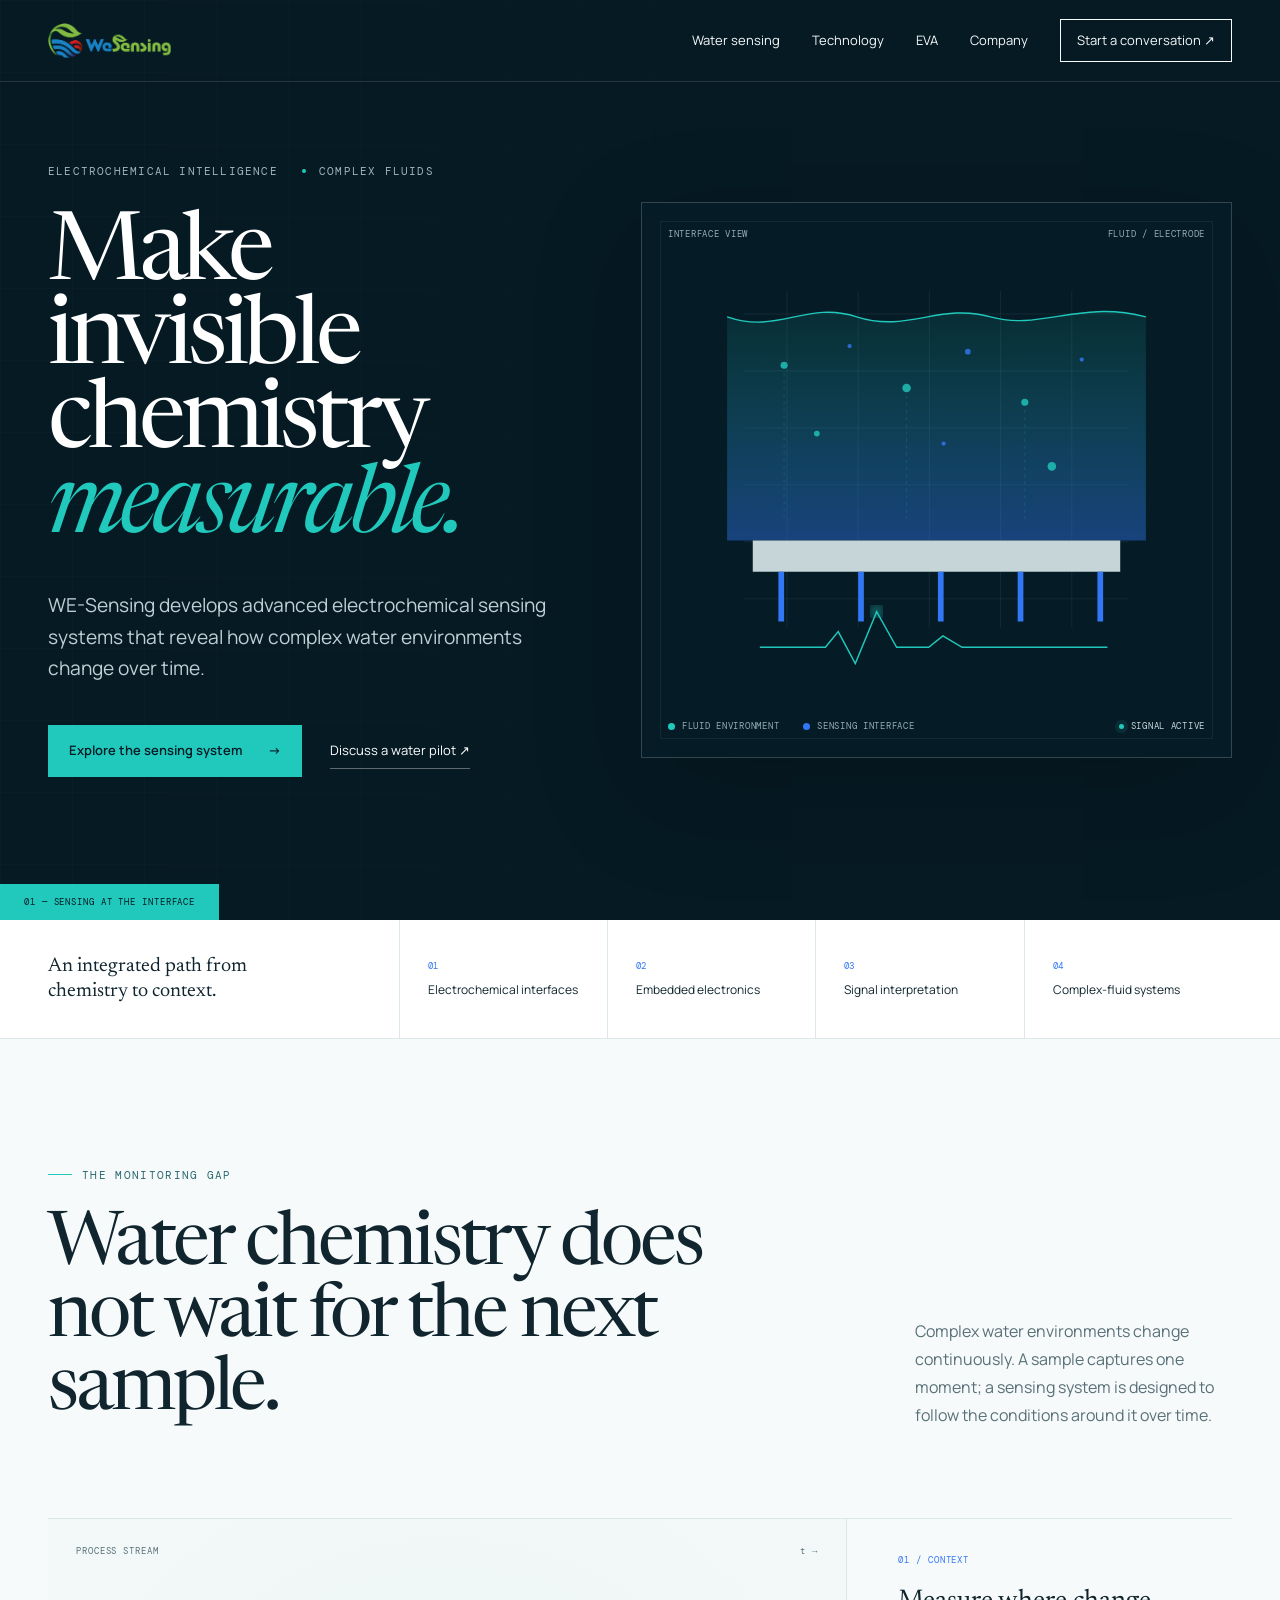
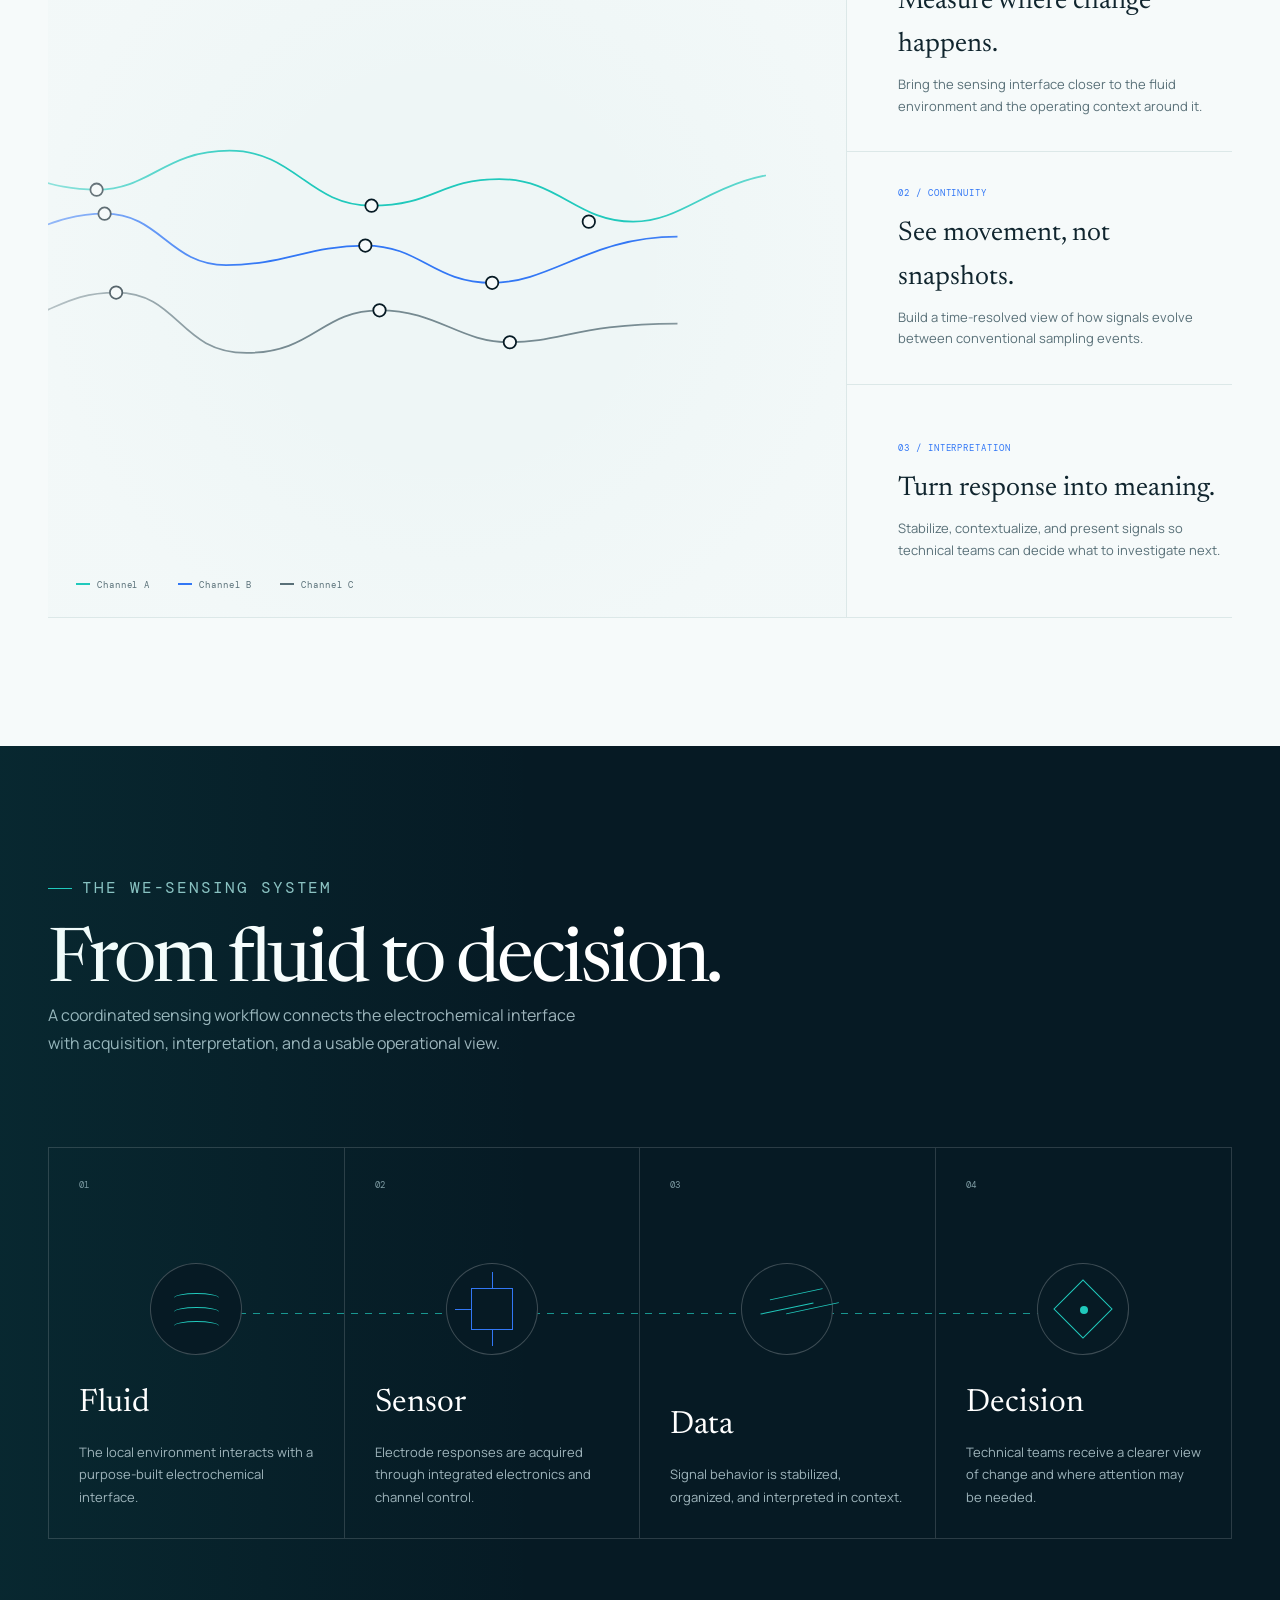
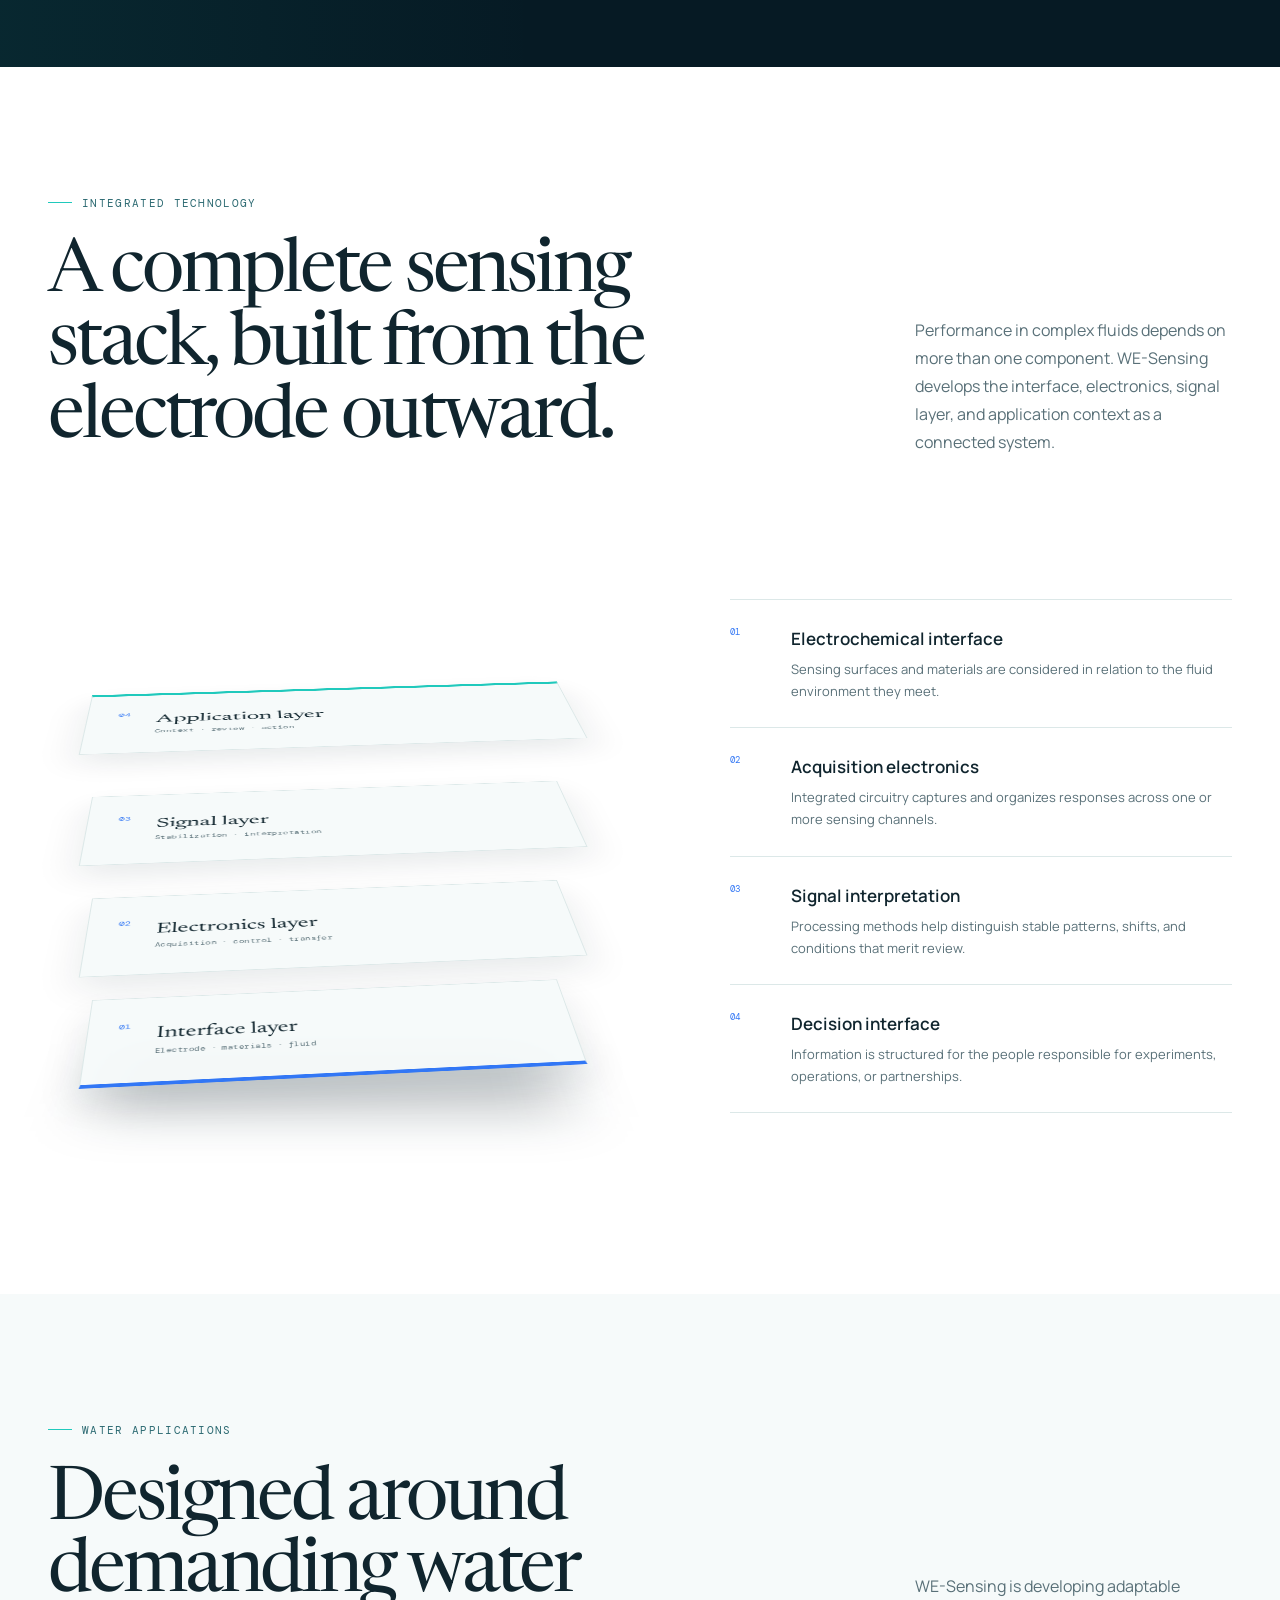
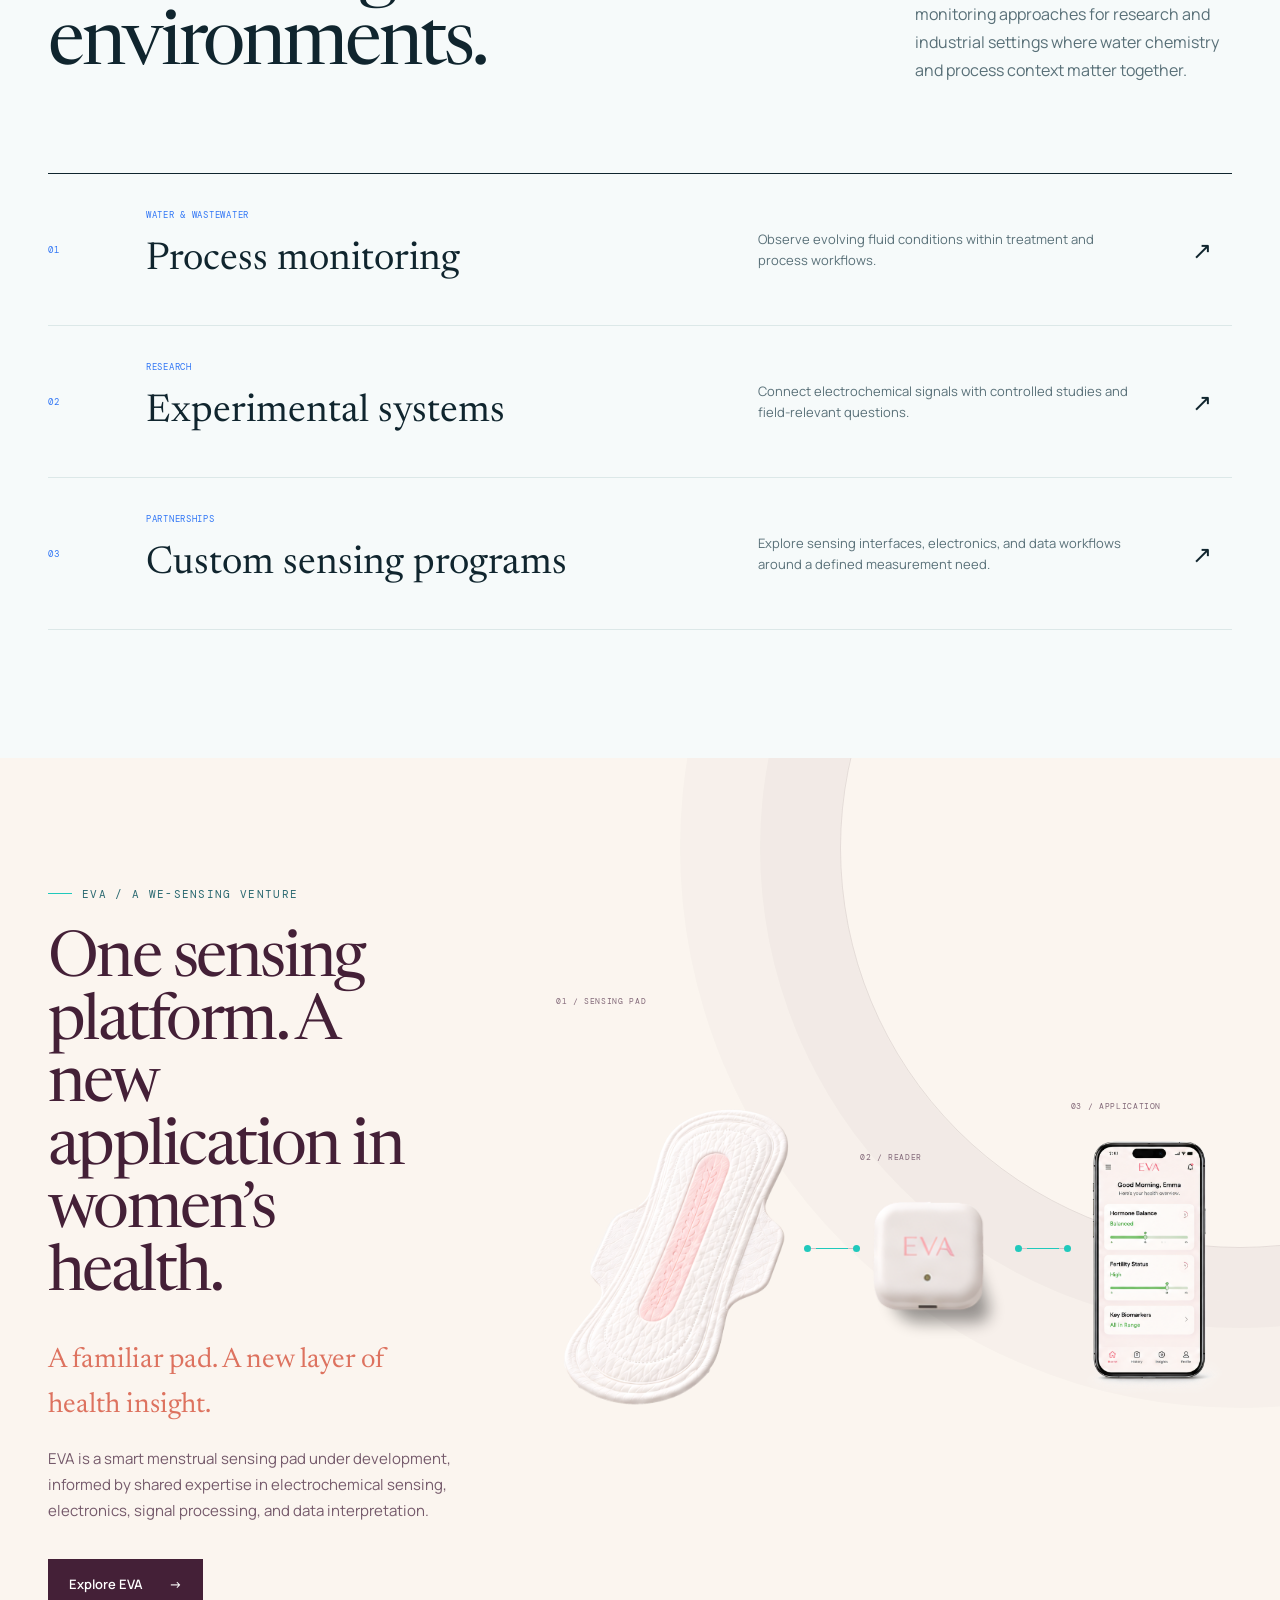
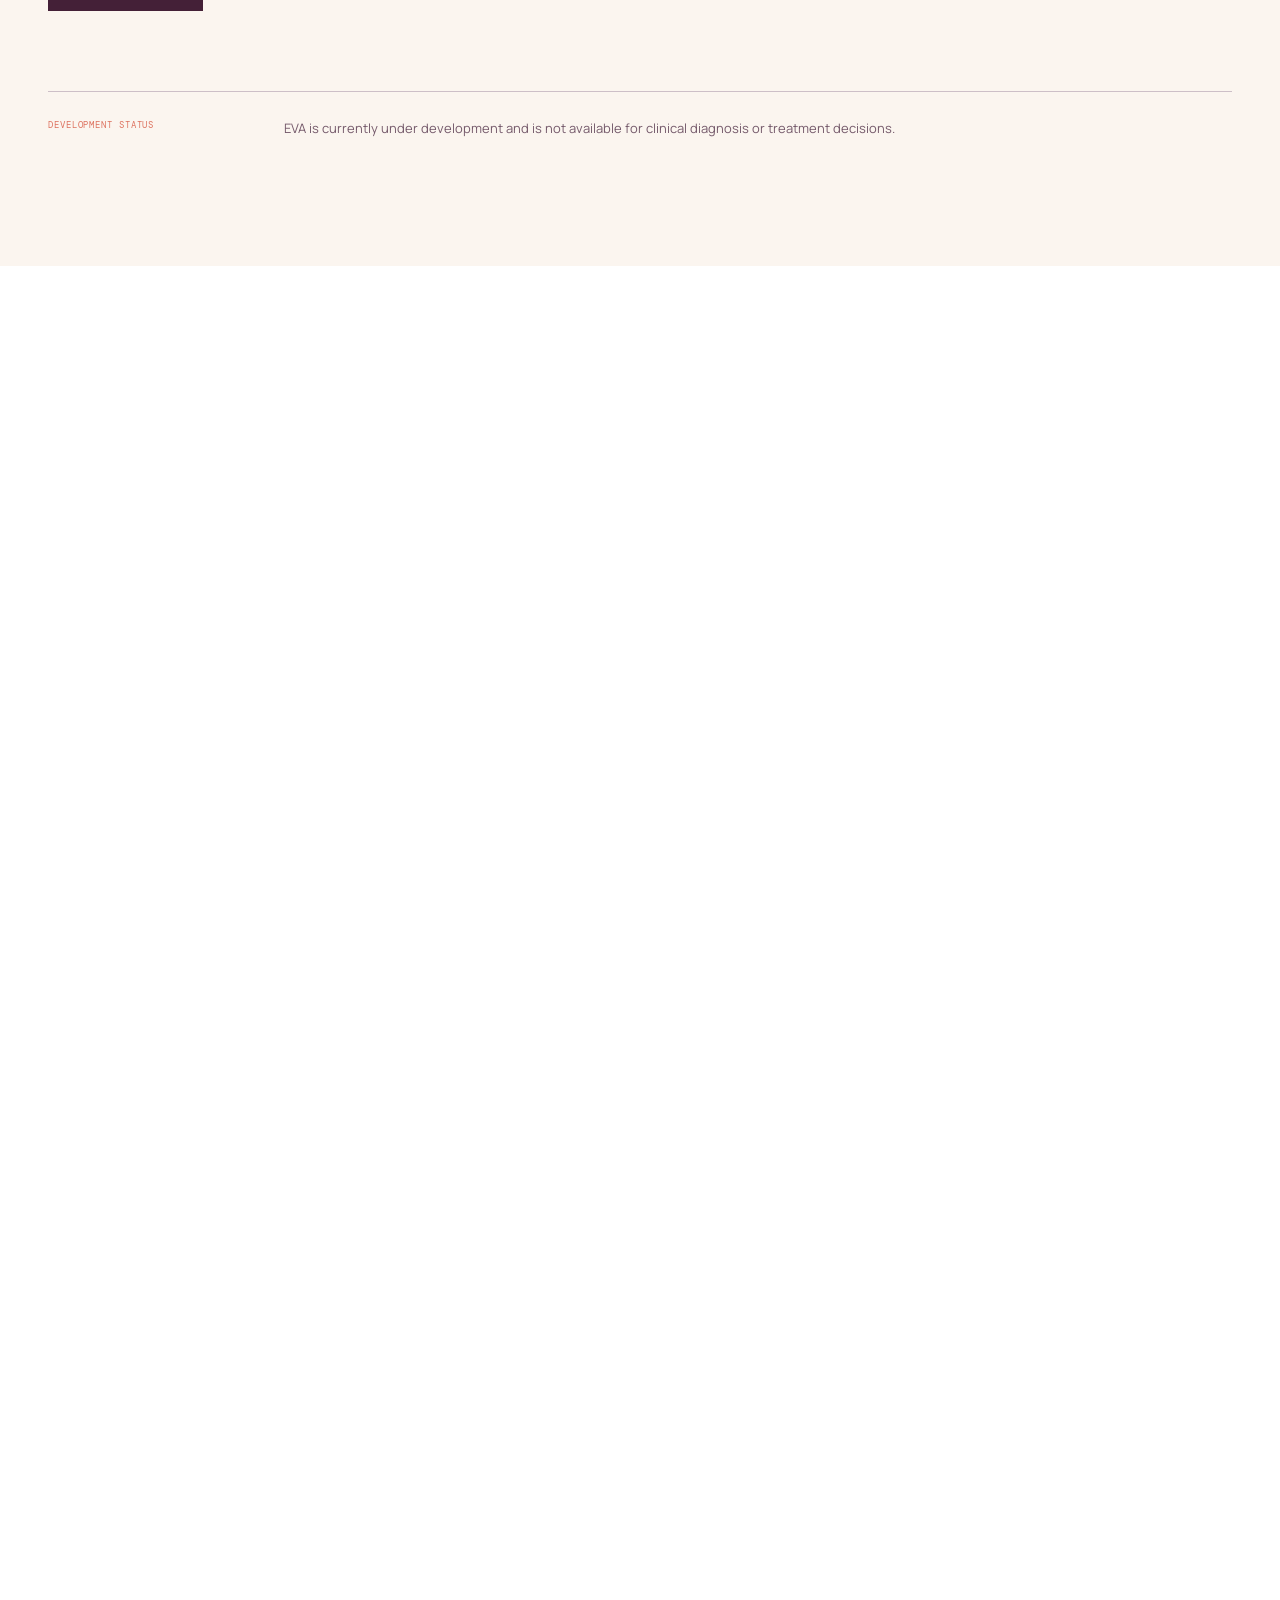
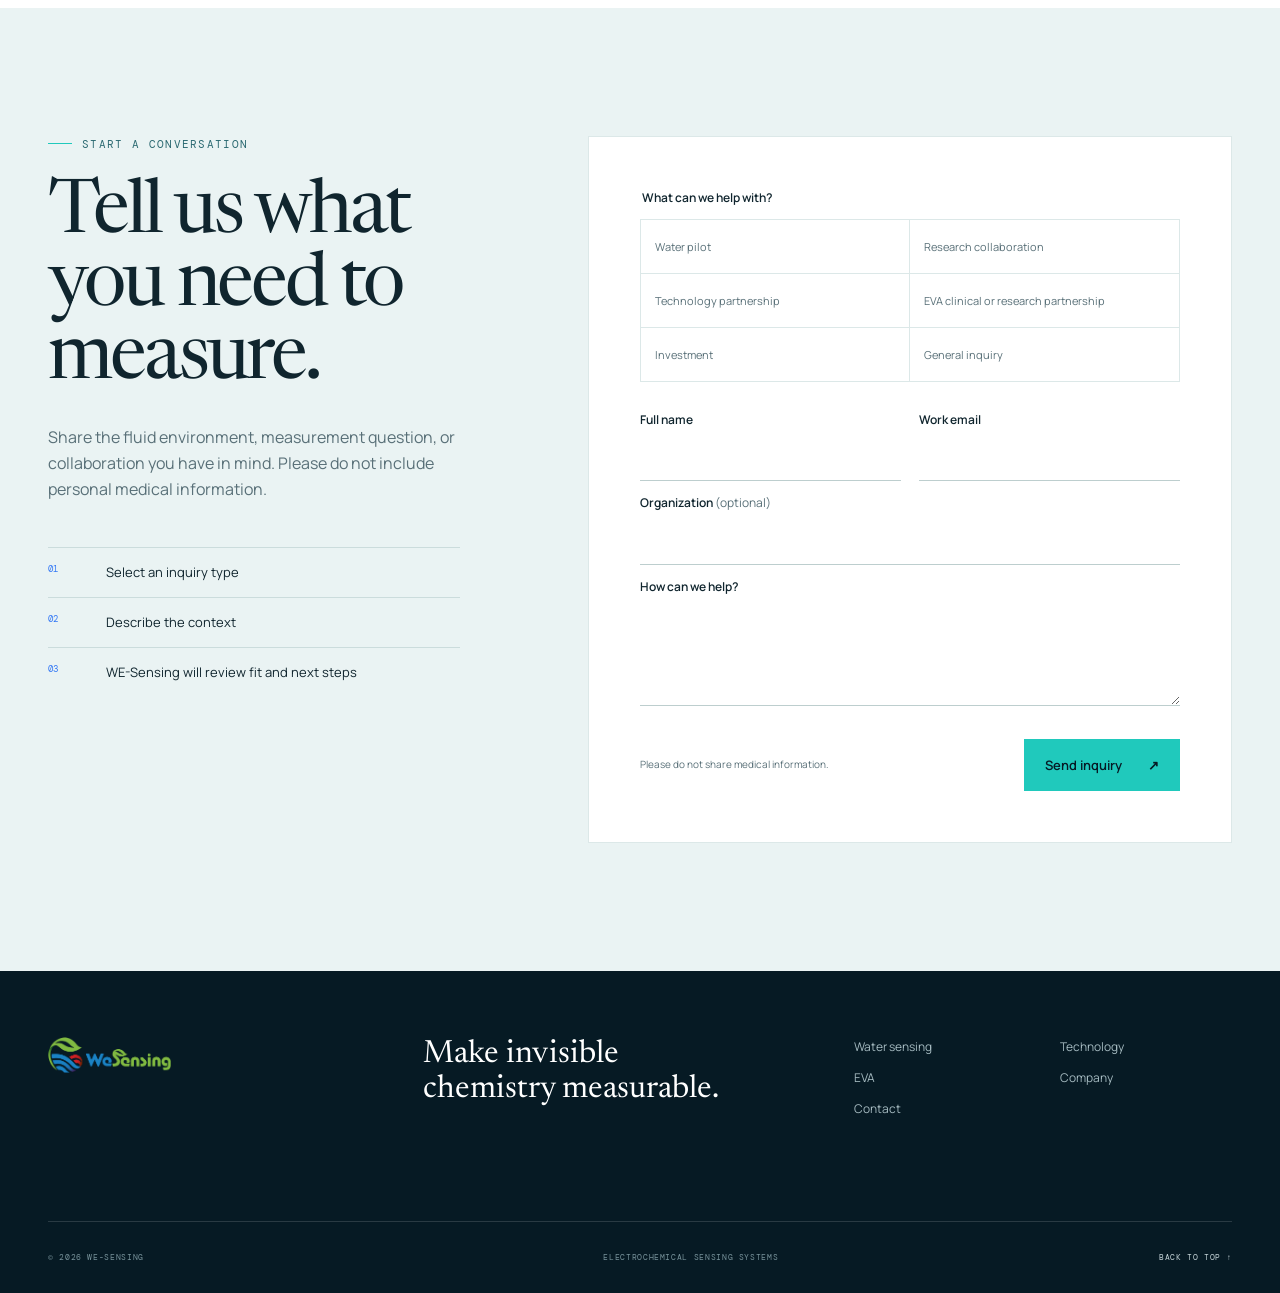
==== index.html @ c9e92849 "The major website." ====
<!doctype html>
<html lang="en" data-site-root=".">
<head>
  <meta charset="utf-8">
  <meta name="viewport" content="width=device-width, initial-scale=1">
  <meta name="description" content="WE-Sensing develops advanced electrochemical sensing systems that reveal how complex water environments change over time.">
  <meta name="theme-color" content="#061A24">
  <meta property="og:title" content="WE-Sensing — Make invisible chemistry measurable">
  <meta property="og:description" content="Advanced electrochemical sensing systems for complex water environments.">
  <meta property="og:type" content="website">
  <meta property="og:url" content="https://we-sensing.com/">
  <meta property="og:image" content="https://we-sensing.com/assets/og/we-sensing-social.jpg">
  <meta property="og:image:width" content="1200">
  <meta property="og:image:height" content="630">
  <meta name="twitter:card" content="summary_large_image">
  <meta name="twitter:image" content="https://we-sensing.com/assets/og/we-sensing-social.jpg">
  <title>WE-Sensing | Electrochemical sensing for complex water</title>
  <link rel="preconnect" href="https://fonts.googleapis.com">
  <link rel="preconnect" href="https://fonts.gstatic.com" crossorigin>
  <link href="https://fonts.googleapis.com/css2?family=DM+Mono:wght@400;500&amp;family=Manrope:wght@400;500;600&amp;family=Newsreader:opsz,wght@6..72,400;6..72,500&amp;display=swap" rel="stylesheet">
  <link rel="icon" href="assets/logos/WE-Sensing.png?v=20260802" type="image/png">
  <link rel="shortcut icon" href="assets/logos/WE-Sensing.png?v=20260802" type="image/png">
  <link rel="stylesheet" href="style.css">
  <link rel="stylesheet" href="assets/page-extensions.css">
  <script src="scripts/team-data.js" defer></script>
  <script src="scripts/team-renderer.js" defer></script>
  <script src="script.js" defer></script>
</head>
<body>
  <a class="skip-link" href="#main-content">Skip to content</a>

  <header class="site-header" id="site-header">
    <div class="nav-shell">
      <a class="brand" href="#top" aria-label="WE-Sensing home">
        <img class="brand-logo" src="assets/logos/WE-Sensing.png" alt="">
      </a>

      <button class="nav-toggle" type="button" aria-expanded="false" aria-controls="primary-navigation">
        <span class="sr-only">Open navigation</span>
        <span></span><span></span>
      </button>

      <nav class="primary-nav" id="primary-navigation" aria-label="Primary navigation">
        <a href="#water">Water sensing</a>
        <a href="#technology">Technology</a>
        <a href="./eva/" data-local-page="eva/index.html">EVA</a>
        <a href="./company/" data-local-page="company/index.html">Company</a>
        <a class="nav-contact" href="#contact">Start a conversation <span aria-hidden="true">↗</span></a>
      </nav>
    </div>
  </header>

  <main id="main-content">
    <section class="hero" id="top" aria-labelledby="hero-title">
      <div class="hero-grid page-width">
        <div class="hero-copy reveal">
          <p class="eyebrow"><span>Electrochemical intelligence</span><span>Complex fluids</span></p>
          <h1 id="hero-title">Make invisible chemistry <em>measurable.</em></h1>
          <p class="hero-intro">WE-Sensing develops advanced electrochemical sensing systems that reveal how complex water environments change over time.</p>
          <div class="hero-actions">
            <a class="button button-primary" href="#workflow">Explore the sensing system <span aria-hidden="true">→</span></a>
            <a class="text-link" href="#contact">Discuss a water pilot <span aria-hidden="true">↗</span></a>
          </div>
        </div>

        <div class="hero-instrument reveal" data-visual="fluid-interface" role="img" aria-label="Abstract diagram of fluid interacting with an electrochemical sensor interface">
          <div class="instrument-meta">
            <span>Interface view</span>
            <span>FLUID / ELECTRODE</span>
          </div>
          <svg class="interface-visual" viewBox="0 0 660 620" aria-hidden="true">
            <defs>
              <linearGradient id="fluidFill" x1="0" x2="0" y1="0" y2="1">
                <stop offset="0" stop-color="#20C9BC" stop-opacity=".1"/>
                <stop offset="1" stop-color="#3277F5" stop-opacity=".42"/>
              </linearGradient>
              <filter id="softGlow"><feGaussianBlur stdDeviation="8"/></filter>
            </defs>
            <g class="grid-lines" opacity=".23">
              <path d="M60 80H600M60 160H600M60 240H600M60 320H600M60 400H600M60 480H600"/>
              <path d="M120 48V520M220 48V520M320 48V520M420 48V520M520 48V520"/>
            </g>
            <path class="fluid" d="M36 84c72 25 111-23 182 0s117-20 188 0 123-24 218 0v314H36Z" fill="url(#fluidFill)"/>
            <path class="fluid-line" d="M36 84c72 25 111-23 182 0s117-20 188 0 123-24 218 0"/>
            <g class="ions">
              <circle cx="116" cy="152" r="5"/><circle cx="208" cy="125" r="3"/><circle cx="288" cy="184" r="6"/>
              <circle cx="374" cy="133" r="4"/><circle cx="454" cy="204" r="5"/><circle cx="534" cy="144" r="3"/>
              <circle cx="162" cy="248" r="4"/><circle cx="340" cy="262" r="3"/><circle cx="492" cy="294" r="6"/>
            </g>
            <g class="electrode">
              <path d="M72 398H588V442H72Z"/>
              <path d="M112 442V512M224 442V512M336 442V512M448 442V512M560 442V512"/>
            </g>
            <path class="signal" d="M82 548h92l18-22 24 45 30-73 28 50h45l20-16 27 16h204"/>
            <circle class="signal-point" cx="246" cy="498" r="7"/>
            <g class="probe-lines">
              <path d="M116 153v215"/><path d="M288 185v183"/><path d="M454 205v163"/>
            </g>
          </svg>
          <div class="instrument-footer">
            <span><i class="dot dot-aqua"></i>Fluid environment</span>
            <span><i class="dot dot-blue"></i>Sensing interface</span>
            <span class="instrument-status"><i></i>Signal active</span>
          </div>
        </div>
      </div>
      <div class="hero-index" aria-hidden="true">01 — SENSING AT THE INTERFACE</div>
    </section>

    <section class="credibility" aria-label="Core capabilities">
      <div class="page-width credibility-grid">
        <p class="credibility-lead">An integrated path from chemistry to context.</p>
        <ul>
          <li><span>01</span>Electrochemical interfaces</li>
          <li><span>02</span>Embedded electronics</li>
          <li><span>03</span>Signal interpretation</li>
          <li><span>04</span>Complex-fluid systems</li>
        </ul>
      </div>
    </section>

    <section class="water-section section-pad" id="water" aria-labelledby="water-title">
      <div class="page-width">
        <div class="section-heading split-heading reveal">
          <div>
            <p class="kicker">The monitoring gap</p>
            <h2 id="water-title">Water chemistry does not wait for the next sample.</h2>
          </div>
          <p>Complex water environments change continuously. A sample captures one moment; a sensing system is designed to follow the conditions around it over time.</p>
        </div>

        <div class="water-narrative reveal">
          <div class="water-field" data-visual="multi-channel-water" role="img" aria-label="Abstract multi-channel water sensing visualization">
            <div class="water-field-labels"><span>PROCESS STREAM</span><span>t →</span></div>
            <svg viewBox="0 0 900 360" aria-hidden="true">
              <g class="water-traces">
                <path d="M0 68c70 0 84 23 145 23s76-44 150-44 89 62 160 62 77-30 144-30 87 48 151 48 93-57 200-57"/>
                <path d="M0 153c58 0 91-35 154-35s73 58 137 58 94-22 157-22 76 42 143 42 111-52 209-52"/>
                <path d="M0 244c94 0 96-37 167-37s71 68 147 68 84-48 150-48 89 36 147 36 78-21 189-21"/>
              </g>
              <g class="channel-markers">
                <circle cx="145" cy="91" r="7"/><circle cx="455" cy="109" r="7"/><circle cx="700" cy="127" r="7"/>
                <circle cx="154" cy="118" r="7"/><circle cx="448" cy="154" r="7"/><circle cx="591" cy="196" r="7"/>
                <circle cx="167" cy="207" r="7"/><circle cx="464" cy="227" r="7"/><circle cx="611" cy="263" r="7"/>
              </g>
            </svg>
            <div class="water-field-legend"><span>Channel A</span><span>Channel B</span><span>Channel C</span></div>
          </div>
          <ol class="water-principles">
            <li><span>01 / CONTEXT</span><h3>Measure where change happens.</h3><p>Bring the sensing interface closer to the fluid environment and the operating context around it.</p></li>
            <li><span>02 / CONTINUITY</span><h3>See movement, not snapshots.</h3><p>Build a time-resolved view of how signals evolve between conventional sampling events.</p></li>
            <li><span>03 / INTERPRETATION</span><h3>Turn response into meaning.</h3><p>Stabilize, contextualize, and present signals so technical teams can decide what to investigate next.</p></li>
          </ol>
        </div>
      </div>
    </section>

    <section class="workflow-section section-pad" id="workflow" aria-labelledby="workflow-title">
      <div class="page-width">
        <div class="section-heading on-dark reveal">
          <p class="kicker">The WE-Sensing system</p>
          <h2 id="workflow-title">From fluid to decision.</h2>
          <p>A coordinated sensing workflow connects the electrochemical interface with acquisition, interpretation, and a usable operational view.</p>
        </div>

        <ol class="workflow-grid reveal">
          <li>
            <span class="workflow-number">01</span>
            <div class="workflow-icon fluid-icon" aria-hidden="true"><i></i><i></i><i></i></div>
            <h3>Fluid</h3><p>The local environment interacts with a purpose-built electrochemical interface.</p>
          </li>
          <li>
            <span class="workflow-number">02</span>
            <div class="workflow-icon sensor-icon" aria-hidden="true"><i></i><i></i><i></i></div>
            <h3>Sensor</h3><p>Electrode responses are acquired through integrated electronics and channel control.</p>
          </li>
          <li>
            <span class="workflow-number">03</span>
            <div class="workflow-icon data-icon" aria-hidden="true"><i></i></div>
            <h3>Data</h3><p>Signal behavior is stabilized, organized, and interpreted in context.</p>
          </li>
          <li>
            <span class="workflow-number">04</span>
            <div class="workflow-icon decision-icon" aria-hidden="true"><i></i><i></i></div>
            <h3>Decision</h3><p>Technical teams receive a clearer view of change and where attention may be needed.</p>
          </li>
        </ol>
      </div>
    </section>

    <section class="technology-section section-pad" id="technology" aria-labelledby="technology-title">
      <div class="page-width">
        <div class="section-heading split-heading reveal">
          <div><p class="kicker">Integrated technology</p><h2 id="technology-title">A complete sensing stack, built from the electrode outward.</h2></div>
          <p>Performance in complex fluids depends on more than one component. WE-Sensing develops the interface, electronics, signal layer, and application context as a connected system.</p>
        </div>

        <div class="stack-layout reveal">
          <div class="stack-visual" data-visual="technology-stack" role="img" aria-label="Layered diagram of the WE-Sensing electrochemical technology stack">
            <div class="stack-layer layer-4"><span>04</span><strong>Application layer</strong><small>Context · review · action</small></div>
            <div class="stack-layer layer-3"><span>03</span><strong>Signal layer</strong><small>Stabilization · interpretation</small></div>
            <div class="stack-layer layer-2"><span>02</span><strong>Electronics layer</strong><small>Acquisition · control · transfer</small></div>
            <div class="stack-layer layer-1"><span>01</span><strong>Interface layer</strong><small>Electrode · materials · fluid</small></div>
          </div>
          <div class="stack-copy">
            <article><span>01</span><div><h3>Electrochemical interface</h3><p>Sensing surfaces and materials are considered in relation to the fluid environment they meet.</p></div></article>
            <article><span>02</span><div><h3>Acquisition electronics</h3><p>Integrated circuitry captures and organizes responses across one or more sensing channels.</p></div></article>
            <article><span>03</span><div><h3>Signal interpretation</h3><p>Processing methods help distinguish stable patterns, shifts, and conditions that merit review.</p></div></article>
            <article><span>04</span><div><h3>Decision interface</h3><p>Information is structured for the people responsible for experiments, operations, or partnerships.</p></div></article>
          </div>
        </div>
      </div>
    </section>

    <section class="applications-section section-pad" aria-labelledby="applications-title">
      <div class="page-width">
        <div class="section-heading split-heading reveal">
          <div><p class="kicker">Water applications</p><h2 id="applications-title">Designed around demanding water environments.</h2></div>
          <p>WE-Sensing is developing adaptable monitoring approaches for research and industrial settings where water chemistry and process context matter together.</p>
        </div>
        <div class="application-list reveal">
          <article><span class="application-index">01</span><div><p class="application-label">Water &amp; wastewater</p><h3>Process monitoring</h3></div><p>Observe evolving fluid conditions within treatment and process workflows.</p><span class="application-arrow" aria-hidden="true">↗</span></article>
          <article><span class="application-index">02</span><div><p class="application-label">Research</p><h3>Experimental systems</h3></div><p>Connect electrochemical signals with controlled studies and field-relevant questions.</p><span class="application-arrow" aria-hidden="true">↗</span></article>
          <article><span class="application-index">03</span><div><p class="application-label">Partnerships</p><h3>Custom sensing programs</h3></div><p>Explore sensing interfaces, electronics, and data workflows around a defined measurement need.</p><span class="application-arrow" aria-hidden="true">↗</span></article>
        </div>
      </div>
    </section>

    <section class="eva-section section-pad" id="eva" aria-labelledby="eva-title">
      <div class="eva-orbit" aria-hidden="true"></div>
      <div class="page-width eva-grid">
        <div class="eva-copy reveal">
          <p class="kicker">EVA / A WE-Sensing venture</p>
          <h2 id="eva-title">One sensing platform. A new application in women’s health.</h2>
          <p class="eva-lead">A familiar pad. A new layer of health insight.</p>
          <p>EVA is a smart menstrual sensing pad under development, informed by shared expertise in electrochemical sensing, electronics, signal processing, and data interpretation.</p>
          <a class="button button-eva" href="./eva/" data-local-page="eva/index.html">Explore EVA <span aria-hidden="true">→</span></a>
        </div>

        <div class="eva-visual reveal" data-visual="eva-architecture" role="img" aria-label="Conceptual EVA workflow showing a smart pad, reusable reader, and application">
          <div class="eva-step eva-pad">
            <span class="eva-step-label">01 / SENSING PAD</span>
            <img class="eva-step__image eva-step__image--pad" src="assets/eva/eva-pad.png" alt="EVA sensing pad">
          </div>
          <div class="eva-connector connector-one" aria-hidden="true"><span></span></div>
          <div class="eva-step eva-reader">
            <span class="eva-step-label">02 / READER</span>
            <img class="eva-step__image eva-step__image--reader" src="assets/eva/eva-logger.png" alt="EVA reusable reader">
          </div>
          <div class="eva-connector connector-two" aria-hidden="true"><span></span></div>
          <div class="eva-step eva-app">
            <span class="eva-step-label">03 / APPLICATION</span>
            <img class="eva-step__image eva-step__image--application" src="assets/eva/application.png" alt="EVA application interface">
          </div>
        </div>
      </div>
      <div class="page-width eva-notice" id="eva-development">
        <span>Development status</span>
        <p>EVA is currently under development and is not available for clinical diagnosis or treatment decisions.</p>
      </div>
    </section>

    <section class="company-section section-pad" id="company" aria-labelledby="company-title">
      <div class="page-width">
        <div class="section-heading split-heading reveal">
          <div><p class="kicker">Company</p><h2 id="company-title">A multidisciplinary team, working from first principles.</h2></div>
          <p>WE-Sensing brings together electrochemical sensing, environmental systems, product development, and commercialization perspectives.</p>
        </div>

        <div class="company-grid reveal">
          <figure class="lab-figure">
            <img src="assets/team/team-at-work.webp" width="1024" height="685" alt="Three WE-Sensing team members examining a sensing component in a laboratory" loading="lazy">
            <figcaption><span>Team at work</span><span>Electrochemical sensing development</span></figcaption>
          </figure>
          <div class="team-preview-wrap">
            <div class="team-preview team-preview--founders" data-team-view="preview" aria-label="WE-Sensing co-founders"></div>
            <div class="team-preview-support">
              <p>WE-Sensing’s co-founders are supported by product contributors, business mentors, and a scientific advisory board.</p>
              <a class="button button-outline" href="./company/" data-local-page="company/index.html">Meet the complete team <span aria-hidden="true">→</span></a>
            </div>
          </div>
        </div>
      </div>
    </section>

    <section class="contact-section section-pad" id="contact" aria-labelledby="contact-title">
      <div class="page-width contact-grid">
        <div class="contact-copy reveal">
          <p class="kicker">Start a conversation</p>
          <h2 id="contact-title">Tell us what you need to measure.</h2>
          <p>Share the fluid environment, measurement question, or collaboration you have in mind. Please do not include personal medical information.</p>
          <div class="contact-route"><span>01</span><p>Select an inquiry type</p></div>
          <div class="contact-route"><span>02</span><p>Describe the context</p></div>
          <div class="contact-route"><span>03</span><p>WE-Sensing will review fit and next steps</p></div>
        </div>

        <form class="inquiry-form reveal" id="inquiry-form" action="https://formsubmit.co/ajax/xingyu@we-sensing.com" method="post" novalidate>
          <fieldset>
            <legend>What can we help with?</legend>
            <div class="category-grid">
              <label><input type="radio" name="inquiry-category" value="Water pilot" required><span>Water pilot</span></label>
              <label><input type="radio" name="inquiry-category" value="Research collaboration"><span>Research collaboration</span></label>
              <label><input type="radio" name="inquiry-category" value="Technology partnership"><span>Technology partnership</span></label>
              <label><input type="radio" name="inquiry-category" value="EVA clinical or research partnership"><span>EVA clinical or research partnership</span></label>
              <label><input type="radio" name="inquiry-category" value="Investment"><span>Investment</span></label>
              <label><input type="radio" name="inquiry-category" value="General inquiry"><span>General inquiry</span></label>
            </div>
          </fieldset>
          <div class="field-row">
            <label>Full name<input type="text" name="name" autocomplete="name" required></label>
            <label>Work email<input type="email" name="email" autocomplete="email" required></label>
          </div>
          <label>Organization <span>(optional)</span><input type="text" name="organization" autocomplete="organization"></label>
          <label>How can we help?<textarea name="message" rows="4" required></textarea></label>
          <div class="form-honeypot" aria-hidden="true"><label>Leave this field empty<input type="text" name="_honey" tabindex="-1" autocomplete="off"></label></div>
          <div class="form-footer">
            <p>Please do not share medical information.</p>
            <button class="button button-primary" type="submit">Send inquiry <span aria-hidden="true">↗</span></button>
          </div>
          <p class="form-status" id="form-status" role="status" aria-live="polite" hidden></p>
        </form>
      </div>
    </section>
  </main>

  <footer class="site-footer">
    <div class="page-width footer-top">
      <a class="brand footer-brand" href="#top" aria-label="WE-Sensing home">
        <img class="brand-logo" src="assets/logos/WE-Sensing.png" alt="">
      </a>
      <p>Make invisible chemistry measurable.</p>
      <nav aria-label="Footer navigation"><a href="#water">Water sensing</a><a href="#technology">Technology</a><a href="./eva/" data-local-page="eva/index.html">EVA</a><a href="./company/" data-local-page="company/index.html">Company</a><a href="#contact">Contact</a></nav>
    </div>
    <div class="page-width footer-bottom"><span>© <span id="current-year">2026</span> WE-Sensing</span><span>Electrochemical sensing systems</span><a href="#top">Back to top ↑</a></div>
  </footer>
</body>
</html>
---- style.css ----
:root {
  --paper: #f6fafa;
  --ink: #10252e;
  --muted: #597078;
  --deep: #061a24;
  --deep-soft: #0a2632;
  --aqua: #20c9bc;
  --blue: #3277f5;
  --line: #dce8e8;
  --white: #fff;
  --eva-ivory: #fbf5ef;
  --eva-aubergine: #442037;
  --eva-coral: #dd725f;
  --page: min(1320px, calc(100vw - 96px));
  --sans: "Manrope", Arial, sans-serif;
  --serif: "Newsreader", Georgia, serif;
  --mono: "DM Mono", monospace;
  --ease: cubic-bezier(.2, .65, .25, 1);
}

*, *::before, *::after { box-sizing: border-box; }
html { scroll-behavior: smooth; scroll-padding-top: 88px; }
body { margin: 0; overflow-x: hidden; background: var(--paper); color: var(--ink); font-family: var(--sans); font-size: 16px; line-height: 1.6; -webkit-font-smoothing: antialiased; }
body.nav-open { overflow: hidden; }
img, svg { display: block; max-width: 100%; }
a { color: inherit; text-decoration: none; }
button, input, textarea { font: inherit; }
button { color: inherit; }
p, h1, h2, h3, ul, ol, figure { margin: 0; }
ul, ol { padding: 0; list-style: none; }

.skip-link { position: fixed; top: 12px; left: 12px; z-index: 10000; padding: 10px 16px; background: var(--white); color: var(--deep); transform: translateY(-150%); transition: transform .2s; }
.skip-link:focus { transform: translateY(0); }
.sr-only { position: absolute; width: 1px; height: 1px; padding: 0; margin: -1px; overflow: hidden; clip: rect(0,0,0,0); white-space: nowrap; border: 0; }
.page-width { width: var(--page); margin-inline: auto; }
.section-pad { padding: clamp(96px, 10vw, 160px) 0; }

:focus-visible { outline: 2px solid var(--blue); outline-offset: 4px; }
::selection { background: var(--aqua); color: var(--deep); }

.site-header { position: fixed; inset: 0 0 auto; z-index: 1000; height: 82px; color: var(--paper); transition: background .35s var(--ease), color .35s var(--ease), border-color .35s var(--ease), transform .35s var(--ease); border-bottom: 1px solid rgba(255,255,255,.12); }
.site-header.is-scrolled, .site-header.is-light { background: rgba(246,250,250,.94); color: var(--ink); border-color: var(--line); backdrop-filter: blur(16px); }
.nav-shell { width: var(--page); height: 100%; margin-inline: auto; display: flex; align-items: center; justify-content: space-between; }
.brand { display: inline-flex; align-items: center; gap: 12px; font-family: var(--mono); font-size: 13px; font-weight: 500; letter-spacing: .08em; }
.brand-mark { width: 36px; height: 36px; fill: none; stroke: currentColor; stroke-width: 1.6; }
.brand-mark path { stroke: var(--aqua); stroke-width: 2.3; }
.brand-logo { width: auto; height: 36px; object-fit: contain; }
.primary-nav { display: flex; align-items: center; gap: clamp(22px, 2.5vw, 42px); font-size: 13px; }
.primary-nav a { position: relative; padding: 9px 0; }
.primary-nav a:not(.nav-contact)::after { content: ""; position: absolute; left: 0; bottom: 2px; width: 100%; height: 1px; background: currentColor; transform: scaleX(0); transform-origin: right; transition: transform .3s var(--ease); }
.primary-nav a:hover::after, .primary-nav a[aria-current="true"]::after { transform: scaleX(1); transform-origin: left; }
.nav-contact { border: 1px solid currentColor; padding: 10px 16px !important; transition: background .2s, color .2s, border-color .2s; }
.nav-contact:hover { background: var(--aqua); border-color: var(--aqua); color: var(--deep); }
.nav-toggle { display: none; width: 44px; height: 44px; border: 0; padding: 0; background: transparent; cursor: pointer; align-items: center; justify-content: center; flex-direction: column; gap: 7px; }
.nav-toggle > span:not(.sr-only) { width: 24px; height: 1px; background: currentColor; transition: transform .25s var(--ease); }

.hero { position: relative; min-height: 920px; height: max(720px, 100svh); padding-top: 82px; overflow: hidden; background: var(--deep); color: var(--white); }
.hero::before { content: ""; position: absolute; inset: 0; opacity: .28; background-image: linear-gradient(rgba(255,255,255,.055) 1px, transparent 1px), linear-gradient(90deg, rgba(255,255,255,.055) 1px, transparent 1px); background-size: 72px 72px; mask-image: linear-gradient(to right, black, transparent 72%); }
.hero-grid { position: relative; height: 100%; display: grid; grid-template-columns: minmax(0, .92fr) minmax(480px, 1.08fr); gap: clamp(48px, 7vw, 112px); align-items: center; padding-bottom: 42px; }
.hero-copy { position: relative; z-index: 2; padding: 60px 0 80px; }
.eyebrow { display: flex; flex-wrap: wrap; gap: 12px 24px; margin-bottom: 34px; font-family: var(--mono); font-size: 11px; letter-spacing: .11em; text-transform: uppercase; color: #9eb5bc; }
.eyebrow span + span::before { content: ""; display: inline-block; width: 4px; height: 4px; margin: 0 13px 2px 0; border-radius: 50%; background: var(--aqua); }
.hero h1 { max-width: 760px; font-family: var(--serif); font-weight: 400; font-size: clamp(66px, 7.4vw, 122px); line-height: .89; letter-spacing: -.052em; }
.hero h1 em { display: block; color: var(--aqua); font-style: italic; }
.hero-intro { max-width: 630px; margin-top: 38px; color: #bfd0d5; font-size: clamp(17px, 1.5vw, 21px); line-height: 1.65; }
.hero-actions { display: flex; align-items: center; gap: 28px; margin-top: 40px; }
.button { min-height: 52px; display: inline-flex; align-items: center; justify-content: center; gap: 26px; padding: 14px 20px; border: 1px solid transparent; border-radius: 0; cursor: pointer; font-size: 13px; font-weight: 600; transition: transform .2s var(--ease), background .2s, color .2s; }
.button:hover { transform: translateY(-2px); }
.button-primary { background: var(--aqua); color: var(--deep); }
.button-primary:hover { background: #5fe1d7; }
.text-link { font-size: 13px; border-bottom: 1px solid rgba(255,255,255,.35); padding: 7px 0; }
.text-link:hover { border-color: var(--aqua); color: var(--aqua); }

.hero-instrument { position: relative; width: 100%; aspect-ratio: 1 / .94; max-height: 690px; border: 1px solid rgba(255,255,255,.18); background: rgba(5,29,40,.62); box-shadow: 0 34px 100px rgba(0,0,0,.22); }
.hero-instrument::after { content: ""; position: absolute; inset: 18px; border: 1px solid rgba(255,255,255,.06); pointer-events: none; }
.instrument-meta, .instrument-footer { position: absolute; z-index: 2; left: 26px; right: 26px; display: flex; justify-content: space-between; align-items: center; font-family: var(--mono); font-size: 9px; letter-spacing: .08em; color: #92aeb6; text-transform: uppercase; }
.instrument-meta { top: 24px; }
.instrument-footer { bottom: 23px; justify-content: flex-start; gap: 24px; }
.instrument-footer > span { display: inline-flex; align-items: center; gap: 7px; }
.instrument-status { margin-left: auto; color: #c6d7db; }
.instrument-status i { width: 5px; height: 5px; border-radius: 50%; background: var(--aqua); box-shadow: 0 0 0 4px rgba(32,201,188,.1); animation: pulse 2s infinite; }
.dot { width: 7px; height: 7px; border-radius: 50%; }
.dot-aqua { background: var(--aqua); }.dot-blue { background: var(--blue); }
.interface-visual { width: 100%; height: 100%; padding: 54px 12px 58px; }
.grid-lines path { fill: none; stroke: #8bb0b7; stroke-width: .6; }
.fluid-line { fill: none; stroke: var(--aqua); stroke-width: 2; }
.fluid { animation: fluid-shift 7s ease-in-out infinite alternate; transform-origin: center; }
.ions circle { fill: var(--aqua); opacity: .8; animation: ion-drift 5s ease-in-out infinite alternate; }
.ions circle:nth-child(2n) { fill: var(--blue); animation-delay: -2s; }
.electrode path:first-child { fill: #c6d6d8; }.electrode path:not(:first-child) { stroke: #3277f5; stroke-width: 8; }
.signal { fill: none; stroke: #20c9bc; stroke-width: 2; }.signal-point { fill: #20c9bc; filter: url(#softGlow); }
.probe-lines path { stroke: #20c9bc; stroke-width: .7; stroke-dasharray: 4 6; opacity: .4; }
.hero-index { position: absolute; left: 0; bottom: 0; padding: 11px 24px; background: var(--aqua); color: var(--deep); font-family: var(--mono); font-size: 9px; letter-spacing: .1em; }
@keyframes ion-drift { to { transform: translateY(20px); opacity: .35; } }
@keyframes fluid-shift { to { transform: translateY(8px) scaleX(1.02); } }
@keyframes pulse { 50% { box-shadow: 0 0 0 8px rgba(32,201,188,0); } }

.credibility { border-bottom: 1px solid var(--line); background: var(--white); }
.credibility-grid { display: grid; grid-template-columns: .8fr 2.2fr; gap: 48px; min-height: 118px; align-items: center; }
.credibility-lead { max-width: 230px; font-family: var(--serif); font-size: 20px; line-height: 1.25; }
.credibility ul { height: 100%; display: grid; grid-template-columns: repeat(4, 1fr); }
.credibility li { display: flex; flex-direction: column; justify-content: center; gap: 6px; padding: 24px 28px; border-left: 1px solid var(--line); font-size: 12px; }
.credibility li span { color: var(--blue); font-family: var(--mono); font-size: 9px; }

.section-heading { max-width: 850px; margin-bottom: clamp(54px, 7vw, 96px); }
.split-heading { max-width: none; display: grid; grid-template-columns: minmax(0, 1.4fr) minmax(300px, .6fr); gap: clamp(64px, 10vw, 150px); align-items: end; }
.kicker { margin-bottom: 26px; color: #2b6971; font-family: var(--mono); font-size: 11px; letter-spacing: .12em; text-transform: uppercase; }
.kicker::before { content: ""; display: inline-block; width: 24px; height: 1px; margin: 0 10px 4px 0; background: var(--aqua); }
.section-heading h2, .contact-copy h2 { max-width: 920px; font-family: var(--serif); font-size: clamp(48px, 5.8vw, 88px); font-weight: 400; line-height: .98; letter-spacing: -.042em; }
.section-heading > p, .split-heading > p { max-width: 530px; color: var(--muted); font-size: 16px; line-height: 1.75; }

.water-section { background: var(--paper); }
.water-narrative { display: grid; grid-template-columns: 1.35fr .65fr; gap: 0; border-top: 1px solid var(--line); border-bottom: 1px solid var(--line); }
.water-field { position: relative; min-height: 580px; overflow: hidden; display: flex; flex-direction: column; justify-content: center; border-right: 1px solid var(--line); background: #eef6f6; }
.water-field::after { content: ""; position: absolute; inset: 0; background: radial-gradient(circle at 50% 50%, transparent 0 35%, rgba(246,250,250,.55) 80%); pointer-events: none; }
.water-field svg { width: 120%; margin-left: -10%; }
.water-field-labels, .water-field-legend { position: absolute; z-index: 2; left: 28px; right: 28px; display: flex; justify-content: space-between; font-family: var(--mono); font-size: 9px; letter-spacing: .1em; color: var(--muted); }
.water-field-labels { top: 25px; }.water-field-legend { bottom: 25px; justify-content: flex-start; gap: 28px; }
.water-field-legend span::before { content: ""; display: inline-block; width: 14px; height: 2px; margin: 0 7px 3px 0; background: var(--aqua); }
.water-field-legend span:nth-child(2)::before { background: var(--blue); }.water-field-legend span:nth-child(3)::before { background: var(--muted); }
.water-traces path { fill: none; stroke-width: 2; stroke: var(--aqua); }
.water-traces path:nth-child(2) { stroke: var(--blue); }.water-traces path:nth-child(3) { stroke: #768a91; }
.channel-markers circle { fill: var(--paper); stroke: var(--deep); stroke-width: 2; }
.water-principles { display: grid; grid-template-rows: repeat(3, 1fr); }
.water-principles li { padding: 34px 0 34px clamp(34px, 4vw, 62px); border-bottom: 1px solid var(--line); display: flex; flex-direction: column; justify-content: center; }
.water-principles li:last-child { border: 0; }
.water-principles span { color: var(--blue); font-family: var(--mono); font-size: 9px; letter-spacing: .1em; }
.water-principles h3 { margin: 12px 0 8px; font-family: var(--serif); font-size: 27px; font-weight: 400; }
.water-principles p { max-width: 400px; color: var(--muted); font-size: 13px; line-height: 1.65; }

.workflow-section { position: relative; overflow: hidden; background: var(--deep); color: var(--white); }
.workflow-section::before { content: ""; position: absolute; inset: 0; background: linear-gradient(90deg, rgba(32,201,188,.08), transparent 42%); }
.on-dark .kicker { color: #8fc2c2; }.on-dark > p { color: #9fb5bc; }
.workflow-grid { position: relative; display: grid; grid-template-columns: repeat(4, 1fr); border: 1px solid rgba(255,255,255,.15); }
.workflow-grid::before { content: ""; position: absolute; top: 165px; left: 12.5%; right: 12.5%; height: 1px; background: repeating-linear-gradient(90deg, rgba(32,201,188,.7) 0 7px, transparent 7px 14px); }
.workflow-grid li { position: relative; min-height: 390px; padding: 30px; border-right: 1px solid rgba(255,255,255,.15); display: flex; flex-direction: column; }
.workflow-grid li:last-child { border: 0; }
.workflow-number { font-family: var(--mono); font-size: 9px; color: #7e9ca4; }
.workflow-grid h3 { margin: auto 0 12px; font-family: var(--serif); font-size: 32px; font-weight: 400; }
.workflow-grid p { color: #9fb5bc; font-size: 13px; line-height: 1.7; }
.workflow-icon { position: absolute; top: 115px; left: 50%; width: 92px; height: 92px; transform: translateX(-50%); border: 1px solid rgba(255,255,255,.22); border-radius: 50%; background: var(--deep); }
.fluid-icon i { position: absolute; left: 23px; width: 45px; height: 10px; border-top: 1px solid var(--aqua); border-radius: 50%; }.fluid-icon i:nth-child(1){top:29px}.fluid-icon i:nth-child(2){top:43px}.fluid-icon i:nth-child(3){top:57px}
.sensor-icon::before { content:""; position:absolute; inset:24px; border:1px solid var(--blue); }.sensor-icon i { position:absolute; width:1px; height:16px; top:8px; left:45px; background:var(--blue); }.sensor-icon i:nth-child(2){top:auto;bottom:8px}.sensor-icon i:nth-child(3){height:1px;width:16px;top:45px;left:8px}
.data-icon i { position:absolute; left:18px; right:18px; top:44px; height:1px; background:var(--aqua); transform:rotate(-12deg); box-shadow: 12px -12px 0 -0.1px var(--aqua), 25px 5px 0 -0.1px var(--aqua); }
.decision-icon i:first-child { position:absolute; inset:24px; border:1px solid var(--aqua); transform:rotate(45deg); }.decision-icon i:last-child { position:absolute; width:8px; height:8px; left:42px; top:42px; background:var(--aqua); border-radius:50%; }

.technology-section { background: var(--white); }
.stack-layout { display: grid; grid-template-columns: 1.06fr .94fr; gap: clamp(60px, 9vw, 140px); align-items: center; }
.stack-visual { position: relative; min-height: 620px; perspective: 1200px; }
.stack-visual::before { content: ""; position: absolute; left: 10%; right: 10%; bottom: 4%; height: 20%; background: rgba(6,26,36,.2); filter: blur(32px); transform: rotateX(65deg); }
.stack-layer { position: absolute; left: 7%; width: 86%; height: 130px; padding: 24px 30px; display: grid; grid-template-columns: 38px 1fr; align-content: center; border: 1px solid var(--line); background: rgba(246,250,250,.94); box-shadow: 0 20px 40px rgba(16,37,46,.09); transform: rotateX(57deg) rotateZ(-4deg); transform-origin: center; }
.stack-layer span { grid-row: span 2; color: var(--blue); font-family: var(--mono); font-size: 10px; }
.stack-layer strong { font-family: var(--serif); font-size: 24px; font-weight: 400; }.stack-layer small { color: var(--muted); font-family: var(--mono); font-size: 9px; letter-spacing: .05em; }
.layer-1 { top: 420px; border-bottom: 5px solid var(--blue); }.layer-2 { top: 315px; }.layer-3 { top: 210px; }.layer-4 { top: 105px; border-top: 5px solid var(--aqua); }
.stack-copy article { display: grid; grid-template-columns: 45px 1fr; gap: 16px; padding: 25px 0; border-bottom: 1px solid var(--line); }
.stack-copy article:first-child { border-top: 1px solid var(--line); }
.stack-copy article > span { color: var(--blue); font-family: var(--mono); font-size: 9px; }
.stack-copy h3 { margin-bottom: 6px; font-size: 17px; font-weight: 600; }.stack-copy p { color: var(--muted); font-size: 13px; line-height: 1.7; }

.applications-section { background: var(--paper); }
.application-list { border-top: 1px solid var(--ink); }
.application-list article { display: grid; grid-template-columns: 70px 1.15fr .8fr 40px; gap: 28px; align-items: center; min-height: 152px; border-bottom: 1px solid var(--line); transition: background .25s, padding .25s var(--ease); }
.application-list article:hover { padding-inline: 18px; background: var(--white); }
.application-index, .application-label { color: var(--blue); font-family: var(--mono); font-size: 9px; letter-spacing: .08em; text-transform: uppercase; }
.application-list h3 { margin-top: 8px; font-family: var(--serif); font-size: clamp(30px, 3vw, 44px); font-weight: 400; }
.application-list article > p { max-width: 370px; color: var(--muted); font-size: 13px; }.application-arrow { font-size: 24px; }

.eva-section { position: relative; overflow: hidden; background: var(--eva-ivory); color: var(--eva-aubergine); }
.eva-orbit { position: absolute; width: 800px; height: 800px; right: -360px; top: -310px; border: 1px solid rgba(68,32,55,.12); border-radius: 50%; box-shadow: 0 0 0 80px rgba(68,32,55,.025), 0 0 0 160px rgba(68,32,55,.02); }
.eva-grid { position: relative; display: grid; grid-template-columns: .75fr 1.25fr; gap: clamp(56px, 8vw, 120px); align-items: center; }
.eva-copy h2 { font-family: var(--serif); font-size: clamp(50px, 5vw, 76px); font-weight: 400; line-height: .98; letter-spacing: -.04em; }
.eva-lead { margin: 32px 0 18px; color: var(--eva-coral); font-family: var(--serif); font-size: 28px; }
.eva-copy > p:not(.kicker):not(.eva-lead) { max-width: 580px; color: #755a6b; font-size: 15px; line-height: 1.75; }
.button-eva { margin-top: 34px; background: var(--eva-aubergine); color: var(--white); }.button-eva:hover { background: #61304f; }
.eva-visual { min-width: 0; display: grid; grid-template-columns: 1.2fr 56px .75fr 56px .78fr; align-items: center; }
.eva-step { position: relative; }
.eva-step-label { display: block; margin-bottom: 15px; color: #836979; font-family: var(--mono); font-size: 8px; letter-spacing: .08em; }
.eva-step__image { display:block; width:100%; object-fit:contain; }
.eva-step__image--pad { height:480px; }
.eva-step__image--reader { height:168px; }
.eva-step__image--application { height:270px; }
.eva-connector { position: relative; height: 1px; background: #cdbfc7; }.eva-connector::before,.eva-connector::after { content:"";position:absolute;top:-3px;width:7px;height:7px;border-radius:50%;background:var(--aqua) }.eva-connector::before{left:0}.eva-connector::after{right:0}.eva-connector span { position:absolute; left:50%; top:0; width:32px; height:1px; transform:translateX(-50%); background:var(--aqua); }
.eva-notice { position: relative; display: grid; grid-template-columns: 200px 1fr; gap: 36px; margin-top: 80px; padding-top: 26px; border-top: 1px solid #cdbfc7; }
.eva-notice span { color: var(--eva-coral); font-family: var(--mono); font-size: 9px; letter-spacing: .1em; text-transform: uppercase; }.eva-notice p { color: #755a6b; font-size: 13px; }

.company-section { background: var(--white); }
.company-grid { display: grid; grid-template-columns: 1.28fr .72fr; gap: 64px; align-items: start; }
.lab-figure { background: var(--deep); }
.lab-figure img { width: 100%; aspect-ratio: 1.35/1; object-fit: cover; filter: saturate(.72) contrast(1.03); }
.lab-figure figcaption { display: flex; justify-content: space-between; padding: 18px 20px; color: #a5b9bf; font-family: var(--mono); font-size: 8px; letter-spacing: .08em; text-transform: uppercase; }
.team-preview { border-top: 1px solid var(--ink); }
.team-preview article { display: grid; grid-template-columns: 62px 1fr; gap: 18px; align-items: center; min-height: 102px; border-bottom: 1px solid var(--line); }
.team-preview img { width: 62px; height: 72px; object-fit: cover; object-position: top; filter: grayscale(1); transition: filter .25s; }.team-preview article:hover img { filter: grayscale(0); }
.team-preview h3 { font-family: var(--serif); font-size: 21px; font-weight: 400; }.team-preview p { color: var(--muted); font-family: var(--mono); font-size: 8px; letter-spacing: .08em; text-transform: uppercase; }.team-preview .mentor-row { min-height: 84px; }.team-preview .mentor-row img { width: 52px; height: 60px; }

.contact-section { background: #eaf3f3; }
.contact-grid { display: grid; grid-template-columns: .78fr 1.22fr; gap: clamp(70px, 10vw, 150px); align-items: start; }
.contact-copy > p:not(.kicker) { max-width: 470px; margin: 28px 0 45px; color: var(--muted); }
.contact-route { display: grid; grid-template-columns: 42px 1fr; gap: 16px; padding: 14px 0; border-top: 1px solid #cbdcdc; }
.contact-route span { color: var(--blue); font-family: var(--mono); font-size: 9px; }.contact-route p { font-size: 13px; }
.inquiry-form { padding: clamp(28px, 4vw, 54px); background: var(--white); border: 1px solid var(--line); }
.inquiry-form fieldset { margin: 0 0 28px; padding: 0; border: 0; }.inquiry-form legend, .inquiry-form > label, .field-row label { display:block; margin-bottom: 12px; font-size: 12px; font-weight: 600; }.inquiry-form label > span { color: var(--muted); font-weight: 400; }
.category-grid { display: grid; grid-template-columns: repeat(2, 1fr); border-top: 1px solid var(--line); border-left: 1px solid var(--line); }
.category-grid label { position: relative; margin: 0; min-height: 54px; border-right: 1px solid var(--line); border-bottom: 1px solid var(--line); cursor: pointer; }
.category-grid input { position: absolute; opacity: 0; }.category-grid span { height: 100%; padding: 13px 14px; display: flex; align-items: center; color: var(--ink); font-size: 11px; line-height: 1.25; transition: background .2s, color .2s; }.category-grid input:checked + span { background: var(--deep); color: var(--white); }.category-grid input:focus-visible + span { outline: 2px solid var(--blue); outline-offset: -3px; }
.field-row { display: grid; grid-template-columns: 1fr 1fr; gap: 18px; }
.inquiry-form input[type="text"], .inquiry-form input[type="email"], .inquiry-form textarea { width: 100%; margin-top: 8px; padding: 12px 0; border: 0; border-bottom: 1px solid #bdcece; border-radius: 0; background: transparent; color: var(--ink); resize: vertical; transition: border-color .2s; }
.inquiry-form input:focus, .inquiry-form textarea:focus { outline: 0; border-color: var(--blue); box-shadow: 0 1px 0 var(--blue); }
.form-footer { display: flex; align-items: center; justify-content: space-between; gap: 30px; margin-top: 28px; }.form-footer p { max-width: 310px; color: var(--muted); font-size: 10px; line-height: 1.5; }
.form-honeypot { position:absolute; width:1px; height:1px; overflow:hidden; clip:rect(0,0,0,0); white-space:nowrap; }.form-status { margin-top:18px; font-size:12px; line-height:1.5; }.form-status.is-success { color:#167269; }.form-status.is-error { color:#a3382c; }.inquiry-form button[disabled] { cursor:wait; opacity:.72; }

.site-footer { background: var(--deep); color: var(--white); }
.footer-top { min-height: 250px; display: grid; grid-template-columns: .85fr 1fr 1fr; gap: 54px; align-items: start; padding-top: 66px; }
.footer-brand { font-size: 12px; }.footer-top > p { max-width: 310px; font-family: var(--serif); font-size: 32px; line-height: 1.1; }
.footer-top nav { display: grid; grid-template-columns: 1fr 1fr; gap: 12px 34px; color: #a5bac0; font-size: 12px; }.footer-top nav a:hover { color: var(--aqua); }
.footer-bottom { min-height: 72px; display: grid; grid-template-columns: 1fr 1fr auto; align-items: center; border-top: 1px solid rgba(255,255,255,.14); color: #78939b; font-family: var(--mono); font-size: 8px; letter-spacing: .08em; text-transform: uppercase; }
.footer-bottom a { color: #c5d4d8; }

.reveal { opacity: 0; transform: translateY(26px); transition: opacity .8s var(--ease), transform .8s var(--ease); }
.reveal.is-visible { opacity: 1; transform: none; }

@media (max-width: 1100px) {
  :root { --page: min(100% - 56px, 1180px); }
  .hero { min-height: 780px; height: auto; }
  .hero-grid { grid-template-columns: 1fr 1fr; gap: 42px; padding-block: 80px; }
  .hero h1 { font-size: clamp(58px, 7vw, 84px); }
  .credibility-grid { grid-template-columns: 1fr; padding-top: 25px; }
  .credibility ul { min-height: 95px; }
  .workflow-grid li { padding: 24px 20px; }
  .eva-grid { grid-template-columns: 1fr; }
  .eva-copy { max-width: 800px; }
  .eva-visual { max-width: 850px; }
}

@media (max-width: 860px) {
  :root { --page: calc(100% - 40px); }
  .site-header { height: 72px; }.nav-shell { width: calc(100% - 32px); }
  .nav-toggle { display: flex; z-index: 3; }
  .nav-toggle[aria-expanded="true"] > span:nth-last-child(2) { transform: translateY(4px) rotate(45deg); }.nav-toggle[aria-expanded="true"] > span:last-child { transform: translateY(-4px) rotate(-45deg); }
  .primary-nav { position: fixed; inset: 0; z-index: 2; padding: 120px 24px 50px; display: flex; flex-direction: column; align-items: stretch; gap: 0; background: var(--deep); color: var(--white); transform: translateX(100%); transition: transform .35s var(--ease); }
  .primary-nav.is-open { transform: none; }.primary-nav a { padding: 18px 4px; border-bottom: 1px solid rgba(255,255,255,.15); font-family: var(--serif); font-size: 28px; }.primary-nav .nav-contact { margin-top: 28px; padding: 16px !important; font-family: var(--sans); font-size: 13px; text-align:center; }
  .hero { padding-top: 72px; }.hero-grid { grid-template-columns: 1fr; padding: 70px 0 100px; }.hero-copy { padding: 0; }.hero-instrument { width: min(100%, 680px); }.hero-index { display: none; }
  .split-heading { grid-template-columns: 1fr; gap: 28px; }.section-heading h2, .contact-copy h2 { font-size: clamp(44px, 9vw, 70px); }
  .water-narrative { grid-template-columns: 1fr; }.water-field { min-height: 440px; border-right: 0; border-bottom: 1px solid var(--line); }.water-principles li { min-height: 180px; padding: 30px 24px; }
  .workflow-grid { grid-template-columns: 1fr 1fr; }.workflow-grid::before { display:none }.workflow-grid li { min-height: 330px; border-bottom:1px solid rgba(255,255,255,.15) }.workflow-grid li:nth-child(2){border-right:0}.workflow-grid li:nth-child(3){border-bottom:0}
  .stack-layout { grid-template-columns: 1fr; }.stack-visual { min-height: 570px; max-width: 680px; width: 100%; margin:auto; }
  .application-list article { grid-template-columns: 50px 1fr 32px; gap: 18px; padding-block: 24px; }.application-list article > p { grid-column: 2; }.application-arrow { grid-column: 3; grid-row: 1 / span 2; }
  .company-grid { grid-template-columns: 1fr; }.team-preview { display: grid; grid-template-columns: 1fr 1fr; }.team-preview article:nth-child(2) { border-top:1px solid var(--ink) }
  .contact-grid { grid-template-columns: 1fr; }.contact-copy { max-width: 680px; }
  .footer-top { grid-template-columns: 1fr 1fr; }.footer-top nav { grid-column: 2; grid-row: 1 / span 2; }.footer-bottom { grid-template-columns: 1fr auto; }.footer-bottom span:nth-child(2) { display:none; }
}

@media (max-width: 600px) {
  :root { --page: calc(100% - 32px); }
  .section-pad { padding: 82px 0; }
  .brand { font-size: 11px; }.brand-mark { width: 31px; height: 31px; }.brand-logo { width:auto; height:31px; }
  .hero-grid { gap: 48px; padding-top: 52px; }.eyebrow { margin-bottom: 24px; }.hero h1 { font-size: clamp(52px, 16vw, 72px); }.hero-intro { margin-top: 28px; font-size: 16px; }.hero-actions { align-items:stretch; flex-direction:column; gap:14px }.hero-actions .button { width:100% }.text-link { align-self:flex-start }
  .hero-instrument { min-height: 410px; aspect-ratio: auto; }.interface-visual { padding-inline: 0; }.instrument-footer { gap:13px; flex-wrap:wrap }.instrument-status { width:100%; margin-left:0 }
  .credibility-grid { width:100%; gap:18px; }.credibility-lead { padding-inline:16px }.credibility ul { grid-template-columns:1fr 1fr }.credibility li { min-height:84px; padding:18px 16px; border-top:1px solid var(--line) }.credibility li:nth-child(odd){border-left:0}
  .section-heading { margin-bottom: 50px; }.section-heading h2, .contact-copy h2 { font-size: clamp(42px, 13vw, 58px); }.kicker { margin-bottom:20px }
  .water-field { min-height:340px }.water-field svg { width:150%; margin-left:-25% }.water-field-legend { gap:14px; flex-wrap:wrap }
  .workflow-grid { grid-template-columns:1fr }.workflow-grid li { min-height:310px; border-right:0; border-bottom:1px solid rgba(255,255,255,.15)!important }.workflow-grid li:last-child{border-bottom:0!important}
  .stack-visual { min-height:470px }.stack-layer { left:0; width:100%; height:110px; padding:17px 18px }.stack-layer strong{font-size:20px}.layer-1{top:340px}.layer-2{top:255px}.layer-3{top:170px}.layer-4{top:85px}
  .application-list article { grid-template-columns:36px 1fr 26px }.application-list h3 { font-size:30px }.application-list article:hover { padding-inline:0 }
  .eva-copy h2 { font-size:clamp(43px, 13vw, 58px) }.eva-lead { font-size:24px }.eva-visual { grid-template-columns:1fr; gap:22px }.eva-step__image--pad { height:390px }.eva-connector { width:1px;height:38px;margin:auto }.eva-connector::before,.eva-connector::after { left:-3px }.eva-connector::before{top:0}.eva-connector::after{top:auto;bottom:0}.eva-connector span{display:none}.eva-reader,.eva-app { width:min(240px,75%); margin:auto }.eva-notice { grid-template-columns:1fr; gap:10px; margin-top:55px }
  .lab-figure figcaption { flex-direction:column;gap:6px }.team-preview { grid-template-columns:1fr }.team-preview article:nth-child(2) { border-top:0 }
  .inquiry-form { padding:24px 18px }.category-grid,.field-row { grid-template-columns:1fr }.category-grid label { min-height:48px }.form-footer { align-items:stretch; flex-direction:column }.form-footer .button { width:100% }
  .footer-top { grid-template-columns:1fr; gap:34px; padding-bottom:45px }.footer-top nav { grid-column:auto;grid-row:auto }.footer-bottom { min-height:82px }
}

@media (prefers-reduced-motion: reduce) {
  html { scroll-behavior: auto; }
  *, *::before, *::after { animation-duration: .01ms !important; animation-iteration-count: 1 !important; transition-duration: .01ms !important; }
  .reveal { opacity: 1; transform: none; }
}
---- assets/page-extensions.css ----
/* Additive page styles for centralized team content and dedicated routes. */

.button-outline {
  border-color: var(--ink);
  background: transparent;
  color: var(--ink);
}

.button-outline:hover {
  background: var(--ink);
  color: var(--white);
}

.button-eva {
  margin-top: 34px;
  background: var(--eva-aubergine);
  color: var(--white);
}

.button-eva:hover {
  background: #61304f;
}

/* Homepage team preview */
.team-preview-wrap {
  min-width: 0;
}

.team-preview.team-preview--founders {
  display: block;
  border-top: 1px solid var(--ink);
}

.team-preview .team-card {
  display: grid;
  grid-template-columns: 62px 1fr;
  gap: 18px;
  min-height: 102px;
  align-items: center;
  border-bottom: 1px solid var(--line);
}

.team-preview .team-card__portrait {
  width: 62px;
  height: 72px;
  overflow: hidden;
  background: #edf3f3;
}

.team-preview .team-card__portrait img {
  width: 100%;
  height: 100%;
  object-fit: cover;
  object-position: top;
  filter: grayscale(1);
  transition: filter .25s;
}

.team-preview .team-card:hover img {
  filter: grayscale(0);
}

.team-preview .team-card h3 {
  margin: 0;
  font-family: var(--serif);
  font-size: 21px;
  font-weight: 400;
}

.team-preview .team-card__role {
  color: var(--muted);
  font-family: var(--mono);
  font-size: 8px;
  letter-spacing: .08em;
  text-transform: uppercase;
}

.team-preview-support {
  padding: 28px 0 0;
}

.team-preview-support p {
  margin-bottom: 22px;
  color: var(--muted);
  font-size: 13px;
  line-height: 1.7;
}

/* Shared inner pages */
.inner-page {
  background: var(--paper);
}

.inner-page .site-header.is-light {
  background: rgba(246, 250, 250, .95);
  color: var(--ink);
  border-color: var(--line);
  backdrop-filter: blur(16px);
}

.inner-page-hero {
  padding: clamp(142px, 13vw, 196px) 0 58px;
  background: var(--paper);
  border-bottom: 1px solid var(--line);
}

.inner-page-hero__grid {
  display: grid;
  grid-template-columns: minmax(0, 1.08fr) minmax(320px, .62fr);
  gap: clamp(48px, 8vw, 112px);
  align-items: end;
}

.inner-page-hero h1 {
  max-width: 900px;
  font-family: var(--serif);
  font-size: clamp(62px, 8vw, 108px);
  font-weight: 400;
  line-height: .88;
  letter-spacing: -.052em;
}

.inner-page-hero__intro {
  max-width: 500px;
  color: var(--muted);
  font-size: 16px;
  line-height: 1.75;
}

.team-page-hero__aside {
  min-width: 0;
}

.team-page-hero .inner-page-hero__grid {
  align-items: center;
}

.team-page-hero__image {
  margin-top: 28px;
  border: 1px solid var(--line);
  background: var(--deep);
}

.team-page-hero__image img {
  width: 100%;
  height: auto;
  aspect-ratio: 3 / 2;
  object-fit: cover;
  filter: saturate(.72) contrast(1.03);
}

.team-page-hero__image figcaption {
  display: flex;
  justify-content: space-between;
  gap: 16px;
  padding: 12px 14px;
  color: #a5b9bf;
  font-family: var(--mono);
  font-size: 7px;
  letter-spacing: .08em;
  text-transform: uppercase;
}

.team-page-index {
  display: grid;
  grid-template-columns: repeat(4, 1fr);
  margin-top: 58px;
  border-top: 1px solid var(--ink);
  border-left: 1px solid var(--line);
}

.team-page-index a {
  min-height: 62px;
  display: flex;
  align-items: center;
  padding: 18px;
  border-right: 1px solid var(--line);
  border-bottom: 1px solid var(--line);
  font-size: 12px;
  transition: background .2s, color .2s;
}

.team-page-index a:hover {
  background: var(--deep);
  color: var(--white);
}

/* Complete team directory */
.team-directory-section {
  background: var(--white);
}

.team-group {
  padding: 72px 0;
  border-top: 1px solid var(--line);
}

.team-group:first-child {
  padding-top: 0;
  border-top: 0;
}

.team-group__heading {
  display: grid;
  grid-template-columns: 64px minmax(0, 1fr);
  gap: 22px;
  margin-bottom: 36px;
}

.team-group__index {
  padding-top: 9px;
  color: var(--blue);
  font-family: var(--mono);
  font-size: 9px;
}

.team-group__heading h2 {
  font-family: var(--serif);
  font-size: clamp(40px, 5vw, 68px);
  font-weight: 400;
  line-height: 1;
  letter-spacing: -.035em;
}

.team-group__heading div > p {
  max-width: 650px;
  margin-top: 12px;
  color: var(--muted);
  font-size: 14px;
}

.team-group__grid {
  display: grid;
  grid-template-columns: repeat(3, 1fr);
  gap: 1px;
  background: var(--line);
  border: 1px solid var(--line);
}

.team-group--operating .team-group__grid,
.team-group--supporting .team-group__grid,
.team-group--advisory .team-group__grid {
  grid-template-columns: repeat(2, minmax(0, 1fr));
}

.team-card {
  min-width: 0;
  background: var(--white);
}

.team-directory .team-card__portrait {
  position: relative;
  width: 100%;
  aspect-ratio: 4 / 3;
  overflow: hidden;
  background: #edf3f3;
}

.team-group--operating .team-card__portrait,
.team-group--supporting .team-card__portrait,
.team-group--advisory .team-card__portrait {
  aspect-ratio: 16 / 9;
}

.team-directory .team-card__portrait img {
  width: 100%;
  height: 100%;
  object-fit: cover;
  object-position: center 18%;
  filter: grayscale(.8);
  transition: filter .3s var(--ease), transform .5s var(--ease);
}

.team-directory .team-card:hover img {
  filter: grayscale(0);
  transform: scale(1.015);
}

.team-card__portrait--placeholder {
  display: grid;
  place-items: center;
  isolation: isolate;
  color: #6d8288;
  background:
    linear-gradient(rgba(255,255,255,.5) 1px, transparent 1px),
    linear-gradient(90deg, rgba(255,255,255,.5) 1px, transparent 1px),
    #e7eeee;
  background-size: 32px 32px;
}

.team-card__portrait--placeholder::after {
  content: "";
  position: absolute;
  inset: 18px;
  border: 1px solid rgba(16,37,46,.12);
}

.team-card__silhouette {
  position: absolute;
  top: 23%;
  left: 50%;
  width: 20%;
  aspect-ratio: 1;
  border-radius: 50%;
  background: rgba(89,112,120,.16);
  transform: translateX(-50%);
}

.team-card__silhouette::after {
  content: "";
  position: absolute;
  left: 50%;
  top: 108%;
  width: 210%;
  height: 145%;
  border-radius: 50% 50% 20% 20%;
  background: rgba(89,112,120,.12);
  transform: translateX(-50%);
}

.team-card__portrait--placeholder strong {
  position: relative;
  z-index: 2;
  margin-top: 45%;
  font-family: var(--mono);
  font-size: clamp(14px, 2vw, 22px);
  font-weight: 500;
  letter-spacing: .14em;
}

.team-card__body {
  min-height: 108px;
  padding: 21px 22px;
}

.team-directory .team-card h3 {
  margin: 0 0 7px;
  font-family: var(--serif);
  font-size: clamp(24px, 2.3vw, 32px);
  font-weight: 400;
  line-height: 1.08;
}

.team-card__role {
  color: var(--muted);
  font-family: var(--mono);
  font-size: 9px;
  letter-spacing: .08em;
  line-height: 1.5;
  text-transform: uppercase;
}

.team-card__biography {
  margin-top: 18px;
  color: var(--muted);
  font-size: 12px;
}

.team-group--primary .team-card {
  border-top: 4px solid var(--aqua);
}

.team-group--advisory {
  position: relative;
  z-index: 0;
  isolation: isolate;
  background: transparent;
  color: var(--white);
}

.team-group--advisory::before {
  content: "";
  position: absolute;
  z-index: -1;
  inset: 0 auto 0 50%;
  width: 100vw;
  background: var(--deep);
  transform: translateX(-50%);
}

.team-group--advisory .team-group__heading div > p,
.team-group--advisory .team-card__role {
  color: #a8bdc3;
}

.team-group--advisory .team-group__grid {
  border-color: rgba(255,255,255,.16);
  background: rgba(255,255,255,.16);
}

.team-group--advisory .team-card {
  background: var(--deep-soft);
  color: var(--white);
}

.team-group--advisory .team-card__portrait--placeholder {
  color: #b8c9cd;
  background-color: #0d2b37;
  background-image: linear-gradient(rgba(255,255,255,.035) 1px, transparent 1px), linear-gradient(90deg, rgba(255,255,255,.035) 1px, transparent 1px);
}

.company-cta {
  background: #eaf3f3;
}

.company-cta__grid {
  display: grid;
  grid-template-columns: 1.15fr .85fr;
  gap: clamp(60px, 10vw, 150px);
  align-items: end;
}

.company-cta h2 {
  font-family: var(--serif);
  font-size: clamp(50px, 6vw, 84px);
  font-weight: 400;
  line-height: 1;
  letter-spacing: -.04em;
}

.company-cta__grid > div:last-child p {
  max-width: 500px;
  margin-bottom: 28px;
  color: var(--muted);
}

/* EVA page */
.eva-page {
  --eva-ivory: #fbf5ef;
  --eva-paper: #fffaf6;
  --eva-aubergine: #442037;
  --eva-aubergine-soft: #63334f;
  --eva-coral: #d97562;
  --eva-line: #ddcfd5;
  background: var(--eva-ivory);
  color: var(--eva-aubergine);
}

.eva-page .site-header.is-light {
  background: rgba(251,245,239,.95);
  border-color: var(--eva-line);
  color: var(--eva-aubergine);
}

.eva-page .kicker {
  color: #795467;
}

.eva-page-hero {
  position: relative;
  min-height: auto;
  padding: clamp(138px, 12vw, 178px) 0 40px;
  overflow: hidden;
  background: var(--eva-ivory);
}

.eva-page-orbit {
  position: absolute;
  width: 900px;
  height: 900px;
  right: -440px;
  top: -380px;
  border: 1px solid rgba(68,32,55,.12);
  border-radius: 50%;
  box-shadow: 0 0 0 90px rgba(68,32,55,.025), 0 0 0 180px rgba(68,32,55,.018);
}

.eva-page-hero__grid {
  position: relative;
  display: grid;
  grid-template-columns: minmax(0, .9fr) minmax(0, 1.1fr);
  gap: clamp(48px, 7vw, 96px);
  align-items: center;
}

.eva-page-hero__copy h1 {
  max-width: 750px;
  font-family: var(--serif);
  font-size: clamp(58px, 6.3vw, 92px);
  font-weight: 400;
  line-height: .91;
  letter-spacing: -.052em;
}

.eva-page-hero__copy > p:not(.kicker) {
  max-width: 620px;
  margin-top: 30px;
  color: #765a6b;
  font-size: 17px;
  line-height: 1.75;
}

.eva-page .hero-actions {
  align-items: center;
}

.eva-text-link {
  padding: 8px 0;
  border-bottom: 1px solid #bdaab3;
  font-size: 13px;
}

.eva-text-link:hover {
  border-color: var(--eva-coral);
  color: var(--eva-coral);
}

.eva-product-stage {
  position: relative;
  min-height: 650px;
  border: 1px solid var(--eva-line);
  background: rgba(255,250,246,.65);
}

.eva-product-stage--render {
  min-height: 0;
  aspect-ratio: 1.62 / 1;
  overflow: hidden;
  background: #e9dfd4;
  box-shadow: 0 28px 70px rgba(68,32,55,.1);
}

.eva-product-stage--render > img {
  width: 100%;
  height: 100%;
  object-fit: cover;
  object-position: center;
}

.eva-product-stage--render::before {
  content: "";
  position: absolute;
  z-index: 2;
  inset: 0;
  background: linear-gradient(180deg, rgba(31,15,25,.18), transparent 24%, transparent 68%, rgba(31,15,25,.28));
  pointer-events: none;
}

.eva-product-stage--render .eva-product-stage__label,
.eva-product-stage--render .eva-product-stage__legend {
  color: #fff;
  text-shadow: 0 1px 12px rgba(31,15,25,.55);
}

.eva-product-stage::after {
  content: "";
  position: absolute;
  inset: 18px;
  border: 1px solid rgba(68,32,55,.06);
  pointer-events: none;
}

.eva-product-stage__label,
.eva-product-stage__legend {
  position: absolute;
  z-index: 4;
  left: 26px;
  right: 26px;
  display: flex;
  justify-content: space-between;
  color: #967b89;
  font-family: var(--mono);
  font-size: 8px;
  letter-spacing: .09em;
}

.eva-product-stage__label { top: 26px; }
.eva-product-stage__legend { bottom: 26px; justify-content: flex-start; gap: 24px; }
.eva-product-stage__legend span { display: inline-flex; align-items: center; gap: 7px; }
.eva-product-stage__legend i { width: 6px; height: 6px; border-radius: 50%; background: var(--eva-coral); }
.eva-product-stage__legend span:nth-child(2) i { background: var(--aqua); }
.eva-product-stage__legend span:nth-child(3) i { background: var(--eva-aubergine); }

.eva-product-pad {
  position: absolute;
  width: 230px;
  height: 430px;
  border: 1px solid #cbbcc3;
  border-radius: 46% 46% 44% 44% / 20% 20% 20% 20%;
  background: #fffdfa;
  box-shadow: 0 28px 50px rgba(68,32,55,.09);
}

.eva-product-pad {
  left: 12%;
  top: 100px;
  transform: rotate(-8deg);
}

.eva-product-pad::before {
  content: "";
  position: absolute;
  top: 36%;
  width: 40%;
  height: 29%;
  border: 1px solid #cbbcc3;
  background: #fffdfa;
}

.eva-product-pad::before { left: -31%; border-right: 0; border-radius: 60% 0 0 60%; }
.eva-product-pad::after { content: ""; position: absolute; right: -31%; top: 36%; width: 40%; height: 29%; border: 1px solid #cbbcc3; border-left: 0; border-radius: 0 60% 60% 0; background: #fffdfa; }
.eva-product-pad__core { position: absolute; inset: 66px 38px; border: 1px dashed var(--eva-coral); border-radius: 48% / 22%; background: #f4e6e2; }
.eva-product-pad__sensor { position: absolute; left: 50%; top: 43%; width: 74px; height: 92px; border: 1px solid var(--aqua); transform: translate(-50%,-50%); }
.eva-product-pad__sensor::before,.eva-product-pad__sensor::after { content:""; position:absolute; background:var(--aqua) }.eva-product-pad__sensor::before { width:1px;height:100%;left:50% }.eva-product-pad__sensor::after { width:100%;height:1px;top:50% }
.eva-product-pad__contact { position:absolute; right:-16px; bottom:74px; width:20px; height:52px; border:1px solid var(--aqua); background:#f3fffd; }

.eva-product-reader {
  position: absolute;
  left: 54%;
  top: 170px;
  width: 165px;
  height: 118px;
  display: flex;
  flex-direction: column;
  align-items: center;
  justify-content: center;
  border: 1px solid #c9b9c1;
  background: #fffdfa;
  box-shadow: 0 20px 32px rgba(68,32,55,.1);
}

.eva-product-reader i { width: 28px; height: 28px; margin-bottom: 8px; border: 1px solid var(--aqua); border-radius: 50%; box-shadow: inset 0 0 0 7px #fffdfa, inset 0 0 0 8px var(--aqua); }
.eva-product-reader strong { font-family: var(--serif); font-size: 22px; font-weight: 400; }
.eva-product-reader span { color: #927382; font-family: var(--mono); font-size: 7px; letter-spacing: .12em; }

.eva-product-phone {
  position: absolute;
  right: 9%;
  bottom: 90px;
  width: 190px;
  height: 310px;
  padding: 34px 22px;
  overflow: hidden;
  border: 5px solid var(--eva-aubergine);
  border-radius: 28px;
  background: #fffdfa;
  box-shadow: 0 22px 35px rgba(68,32,55,.14);
}

.eva-product-phone span { font-family: var(--serif); font-size: 18px; }
.eva-product-phone > i:not(.eva-product-phone__curve) { display:block;height:4px;margin-top:13px;background:#e8dcdf }.eva-product-phone > i:nth-last-child(2){width:78%}.eva-product-phone > i:last-child{width:54%}
.eva-product-phone__curve { display:block;height:85px;margin:28px 0 22px;border-top:2px solid var(--eva-coral);border-radius:50%;transform:rotate(-7deg) }
.eva-product-stage__connection { position:absolute; left:42%;right:14%;top:53%;height:1px;background:var(--eva-line) }.eva-product-stage__connection::before,.eva-product-stage__connection::after {content:"";position:absolute;top:-3px;width:7px;height:7px;border-radius:50%;background:var(--aqua)}.eva-product-stage__connection::before{left:0}.eva-product-stage__connection::after{right:0}

.eva-hero-disclaimer {
  position: relative;
  display: grid;
  grid-template-columns: 190px 1fr;
  gap: 40px;
  margin-top: 44px;
  padding-top: 24px;
  border-top: 1px solid var(--eva-line);
}

.eva-page .section-pad {
  padding: clamp(84px, 8vw, 124px) 0;
}
.eva-hero-disclaimer span { color: var(--eva-coral); font-family:var(--mono);font-size:9px;letter-spacing:.1em;text-transform:uppercase }.eva-hero-disclaimer p { color:#755a6b;font-size:13px }

.eva-local-nav { position:sticky;top:82px;z-index:50;border-block:1px solid var(--eva-line);background:rgba(251,245,239,.95);backdrop-filter:blur(14px) }
.eva-local-nav .page-width { min-height:58px;display:flex;align-items:center;justify-content:space-between;gap:20px }
.eva-local-nav a { position:relative;padding:18px 0;color:#765a6b;font-size:11px }.eva-local-nav a::after {content:"";position:absolute;left:0;right:0;bottom:12px;height:1px;background:var(--eva-coral);transform:scaleX(0);transition:transform .2s}.eva-local-nav a:hover::after,.eva-local-nav a:focus-visible::after{transform:scaleX(1)}

.eva-page .section-heading h2,
.eva-partnerships h2 {
  color: var(--eva-aubergine);
}

.eva-page .section-heading > p,
.eva-page .split-heading > p {
  color: #765a6b;
}

.eva-need { background: var(--eva-paper); }
.eva-timeline { padding: 44px 36px;border:1px solid var(--eva-line);background:var(--eva-ivory) }
.eva-timeline__labels,.eva-timeline__caption {display:grid;grid-template-columns:1fr 2fr 1fr;gap:20px;color:#8c7080;font-family:var(--mono);font-size:8px;letter-spacing:.08em;text-align:center;text-transform:uppercase}
.eva-timeline__track {display:grid;grid-template-columns:22px 1fr 22px;align-items:center;margin:38px 0}.eva-timeline__track::before,.eva-timeline__track::after{content:""}.eva-timeline__track span{position:relative;height:1px;background:var(--eva-line);display:flex;align-items:center;justify-content:space-evenly}.eva-timeline__track span i{width:10px;height:10px;border:2px solid var(--eva-paper);border-radius:50%;background:var(--aqua);box-shadow:0 0 0 1px var(--aqua)}.visit-node{width:22px;height:22px;border:1px solid var(--eva-aubergine);border-radius:50%;background:var(--eva-paper);box-shadow:inset 0 0 0 6px var(--eva-paper),inset 0 0 0 7px var(--eva-aubergine)}
.eva-timeline__caption strong {color:var(--eva-coral);font-weight:500}.eva-timeline__caption span{color:#9a818d}
.eva-context-grid {display:grid;grid-template-columns:repeat(3,1fr);margin-top:48px;border-top:1px solid var(--eva-aubergine);border-left:1px solid var(--eva-line)}.eva-context-grid article {min-height:230px;padding:28px;border-right:1px solid var(--eva-line);border-bottom:1px solid var(--eva-line)}.eva-context-grid article > span {color:var(--eva-coral);font-family:var(--mono);font-size:9px}.eva-context-grid h3{margin:42px 0 10px;font-family:var(--serif);font-size:28px;font-weight:400}.eva-context-grid p{color:#765a6b;font-size:13px;line-height:1.7}

.eva-product-design { background: var(--eva-ivory); }
.eva-component-intro {display:grid;grid-template-columns:repeat(3,1fr);margin-bottom:65px;border-top:1px solid var(--eva-aubergine)}.eva-component-intro article{padding:26px 28px 30px 0;border-bottom:1px solid var(--eva-line)}.eva-component-intro span{color:var(--eva-coral);font-family:var(--mono);font-size:9px}.eva-component-intro h3{margin:18px 0 8px;font-family:var(--serif);font-size:27px;font-weight:400}.eva-component-intro p{max-width:360px;color:#765a6b;font-size:13px;line-height:1.7}
.eva-product-gallery {display:grid;grid-template-columns:repeat(2,1fr);gap:1px;background:var(--eva-line);border:1px solid var(--eva-line)}
.eva-gallery-card {position:relative;min-height:450px;padding:26px;overflow:hidden;background:var(--eva-paper)}.eva-gallery-card__meta{position:relative;z-index:3;display:flex;justify-content:space-between}.eva-gallery-card__meta span{color:var(--eva-coral);font-family:var(--mono);font-size:9px}.eva-gallery-card__meta h3{font-size:12px;font-weight:500}
.eva-gallery-card--exploded {min-height:560px}.eva-gallery-image{position:absolute;inset:68px 24px 24px;display:block;width:calc(100% - 48px);height:calc(100% - 92px);object-fit:contain}.eva-gallery-image--layer{inset:76px 24px 24px;height:calc(100% - 100px)}.eva-gallery-image--application{inset:64px 24px 22px;height:calc(100% - 86px)}

.eva-how {background:var(--eva-aubergine);color:var(--white)}.eva-how .kicker{color:#d6b5c4}.eva-how .section-heading h2{color:var(--white)}.eva-how-grid{display:grid;grid-template-columns:repeat(4,1fr);border:1px solid rgba(255,255,255,.16)}.eva-how-grid li{position:relative;min-height:390px;padding:28px;border-right:1px solid rgba(255,255,255,.16)}.eva-how-grid li:last-child{border:0}.eva-how-grid > li > span{font-family:var(--mono);font-size:9px;color:#d5b7c4}.eva-how-grid h3{margin-top:170px;font-family:var(--serif);font-size:33px;font-weight:400}.eva-how-grid p{margin-top:12px;color:#d6c4cc;font-size:13px;line-height:1.7}.eva-how-icon{position:absolute;top:90px;left:28px;width:82px;height:82px;border:1px solid rgba(255,255,255,.25);border-radius:50%}.eva-how-icon--use i{position:absolute;inset:22px 28px;border:1px solid var(--eva-coral);border-radius:50% / 25%}.eva-how-icon--sense i:first-child{position:absolute;left:20px;right:20px;top:28px;height:1px;background:var(--aqua);box-shadow:0 12px 0 var(--aqua),0 24px 0 var(--aqua)}.eva-how-icon--sense i:last-child{position:absolute;left:40px;top:18px;width:1px;height:45px;background:rgba(255,255,255,.3)}.eva-how-icon--interpret i{position:absolute;left:18px;right:18px;top:41px;height:1px;background:var(--aqua);transform:rotate(-12deg);box-shadow:10px -9px 0 var(--aqua),22px 7px 0 var(--aqua)}.eva-how-icon--understand i{position:absolute;inset:21px;border:1px solid var(--eva-coral);transform:rotate(45deg)}

.eva-technology-page{background:var(--eva-paper)}.eva-tech-layout{display:grid;grid-template-columns:1.05fr .95fr;gap:clamp(60px,8vw,120px);align-items:center}.eva-tech-architecture{min-height:550px;padding:38px;display:flex;align-items:center;justify-content:center;border:1px solid var(--eva-line);background:var(--eva-ivory)}.eva-tech-architecture__image{display:block;width:100%;height:100%;object-fit:contain}
.eva-tech-modules article{display:grid;grid-template-columns:42px 1fr;gap:14px;padding:23px 0;border-bottom:1px solid var(--eva-line)}.eva-tech-modules article:first-child{border-top:1px solid var(--eva-line)}.eva-tech-modules article>span{color:var(--eva-coral);font-family:var(--mono);font-size:9px}.eva-tech-modules h3{margin-bottom:6px;font-size:16px}.eva-tech-modules p{color:#765a6b;font-size:13px;line-height:1.65}.eva-capabilities{display:grid;grid-template-columns:repeat(6,1fr);margin-top:70px;border-top:1px solid var(--eva-line);border-left:1px solid var(--eva-line)}.eva-capabilities span{min-height:74px;display:flex;align-items:center;padding:14px;border-right:1px solid var(--eva-line);border-bottom:1px solid var(--eva-line);font-family:var(--mono);font-size:8px;letter-spacing:.06em}

.eva-development{background:var(--eva-ivory)}.eva-roadmap{display:grid;grid-template-columns:repeat(4,1fr);border-top:1px solid var(--eva-aubergine);border-left:1px solid var(--eva-line)}.eva-roadmap li{min-height:170px;padding:24px;border-right:1px solid var(--eva-line);border-bottom:1px solid var(--eva-line)}.eva-roadmap span{color:var(--eva-coral);font-family:var(--mono);font-size:9px}.eva-roadmap h3{margin-top:55px;font-family:var(--serif);font-size:23px;font-weight:400;line-height:1.1}.eva-development-disclaimer{display:grid;grid-template-columns:170px 1fr;gap:36px;margin-top:55px;padding:24px 0;border-block:1px solid var(--eva-line)}.eva-development-disclaimer span{color:var(--eva-coral);font-family:var(--mono);font-size:9px;letter-spacing:.1em;text-transform:uppercase}.eva-development-disclaimer p{color:#765a6b;font-size:13px}

.eva-partnerships{background:#efe3df}.eva-partnerships__grid{display:grid;grid-template-columns:.9fr 1.1fr;gap:clamp(60px,10vw,150px);align-items:start}.eva-partnerships h2{max-width:700px;font-family:var(--serif);font-size:clamp(52px,6vw,86px);font-weight:400;line-height:.98;letter-spacing:-.04em}.eva-partnerships__grid>div>p:not(.kicker){max-width:600px;margin:28px 0;color:#765a6b}.eva-partnership-list{border-top:1px solid var(--eva-aubergine)}.eva-partnership-list li{display:grid;grid-template-columns:50px 1fr;gap:18px;min-height:82px;align-items:center;border-bottom:1px solid var(--eva-line)}.eva-partnership-list span{color:var(--eva-coral);font-family:var(--mono);font-size:9px}.eva-partnership-list strong{font-family:var(--serif);font-size:22px;font-weight:400}
.eva-footer-disclaimer{background:var(--eva-aubergine);color:var(--white);border-bottom:1px solid rgba(255,255,255,.16)}.eva-footer-disclaimer .page-width{min-height:100px;display:grid;grid-template-columns:210px 1fr;gap:30px;align-items:center}.eva-footer-disclaimer span{color:#e5b5a9;font-family:var(--mono);font-size:9px;letter-spacing:.1em;text-transform:uppercase}.eva-footer-disclaimer p{color:#d7c4cd;font-size:13px}.eva-site-footer{background:#321628}

@media (max-width: 1100px) {
  .eva-page-hero { min-height: auto; }
  .eva-page-hero__grid { grid-template-columns: 1fr; }
  .eva-page-hero__copy { max-width: 860px; }
  .eva-product-stage { max-width: 850px; width: 100%; min-height: 620px; }
  .eva-product-stage--render { min-height: 0; }
  .eva-tech-layout { grid-template-columns: 1fr; }
  .eva-tech-architecture { max-width: 850px; }
  .eva-capabilities { grid-template-columns: repeat(3, 1fr); }
}

@media (max-width: 860px) {
  .inner-page-hero__grid,
  .company-cta__grid,
  .eva-partnerships__grid { grid-template-columns: 1fr; gap: 30px; }
  .team-page-index { grid-template-columns: 1fr 1fr; }
  .team-page-hero__image { max-width: 620px; }
  .team-group__grid,
  .team-group--operating .team-group__grid,
  .team-group--supporting .team-group__grid,
  .team-group--advisory .team-group__grid { grid-template-columns: repeat(2, 1fr); }
  .team-group--advisory { margin-inline: 0; padding-inline: 0; }
  .eva-local-nav { top:72px }.eva-local-nav .page-width{overflow-x:auto;justify-content:flex-start;gap:28px;scrollbar-width:none}.eva-local-nav a{flex:0 0 auto}
  .eva-context-grid,.eva-component-intro { grid-template-columns:1fr }.eva-context-grid article{min-height:180px}.eva-context-grid h3{margin-top:26px}.eva-product-gallery{grid-template-columns:1fr}.eva-how-grid{grid-template-columns:1fr 1fr}.eva-how-grid li:nth-child(2){border-right:0}.eva-how-grid li:nth-child(-n+2){border-bottom:1px solid rgba(255,255,255,.16)}.eva-how-grid li:nth-child(3){border-bottom:0}.eva-tech-architecture{min-height:auto}.eva-roadmap{grid-template-columns:1fr 1fr}.eva-partnership-list{margin-top:30px}
}

@media (max-width: 600px) {
  .team-preview .team-card { grid-template-columns: 58px 1fr; }
  .team-preview .team-card__portrait { width: 58px; height: 68px; }
  .inner-page-hero { padding-top: 135px; }
  .inner-page-hero h1 { font-size: clamp(58px, 18vw, 82px); }
  .team-page-index { grid-template-columns: 1fr; margin-top: 55px; }
  .team-group { padding: 64px 0; }
  .team-group__heading { grid-template-columns: 36px 1fr; }
  .team-group__grid,
  .team-group--operating .team-group__grid,
  .team-group--supporting .team-group__grid,
  .team-group--advisory .team-group__grid { grid-template-columns: 1fr; }
  .team-directory .team-card__portrait { aspect-ratio: 1 / .78; }
  .team-group--advisory { margin-inline: 0; padding-inline: 0; }
  .eva-page-hero { padding-top: 125px; }
  .eva-page-hero__copy h1 { font-size: clamp(54px, 16vw, 72px); }
  .eva-page-hero__copy > p:not(.kicker) { font-size:15px }.eva-page .hero-actions{align-items:stretch;flex-direction:column}.eva-page .hero-actions .button{width:100%}.eva-text-link{align-self:flex-start}
  .eva-product-stage { min-height: 700px; }
  .eva-product-stage--render { min-height: 0; aspect-ratio: 4 / 3; }
  .eva-product-pad { left: 50%; top: 85px; width: 170px; height: 320px; transform: translateX(-50%) rotate(-5deg); }
  .eva-product-reader { left: 10%; top: 440px; width: 140px; height: 100px; }
  .eva-product-phone { right: 9%; bottom: 80px; width: 145px; height: 235px; padding: 28px 15px; border-width: 4px; }
  .eva-product-stage__connection { left:22%;right:22%;top:68% }.eva-product-stage__legend{gap:12px;flex-wrap:wrap}.eva-hero-disclaimer,.eva-development-disclaimer,.eva-footer-disclaimer .page-width{grid-template-columns:1fr;gap:10px;padding-block:22px}
  .eva-local-nav { display:none }
  .eva-timeline{padding:34px 16px}.eva-timeline__labels,.eva-timeline__caption{grid-template-columns:1fr 1.5fr 1fr;font-size:6px}.eva-timeline__track{grid-template-columns:18px 1fr 18px}.eva-timeline__track span i{width:8px;height:8px}
  .eva-gallery-card{min-height:460px;padding:20px}.eva-gallery-card--exploded{min-height:560px}.eva-gallery-image{inset:62px 16px 20px;width:calc(100% - 32px);height:calc(100% - 82px)}.eva-gallery-image--layer{inset:72px 16px 20px;height:calc(100% - 92px)}.eva-gallery-image--application{inset:58px 16px 18px;height:calc(100% - 76px)}
  .eva-how-grid { grid-template-columns:1fr }.eva-how-grid li{min-height:330px;border-right:0;border-bottom:1px solid rgba(255,255,255,.16)!important}.eva-how-grid li:last-child{border-bottom:0!important}.eva-how-grid h3{margin-top:145px}
  .eva-tech-architecture{padding:20px}.eva-capabilities{grid-template-columns:1fr 1fr}.eva-roadmap{grid-template-columns:1fr}.eva-roadmap li{min-height:130px}.eva-roadmap h3{margin-top:35px}.eva-partnerships h2{font-size:clamp(46px,14vw,62px)}
}

@media (prefers-reduced-motion: reduce) {
  .team-directory .team-card__portrait img,
  .eva-local-nav a::after { transition: none; }
}
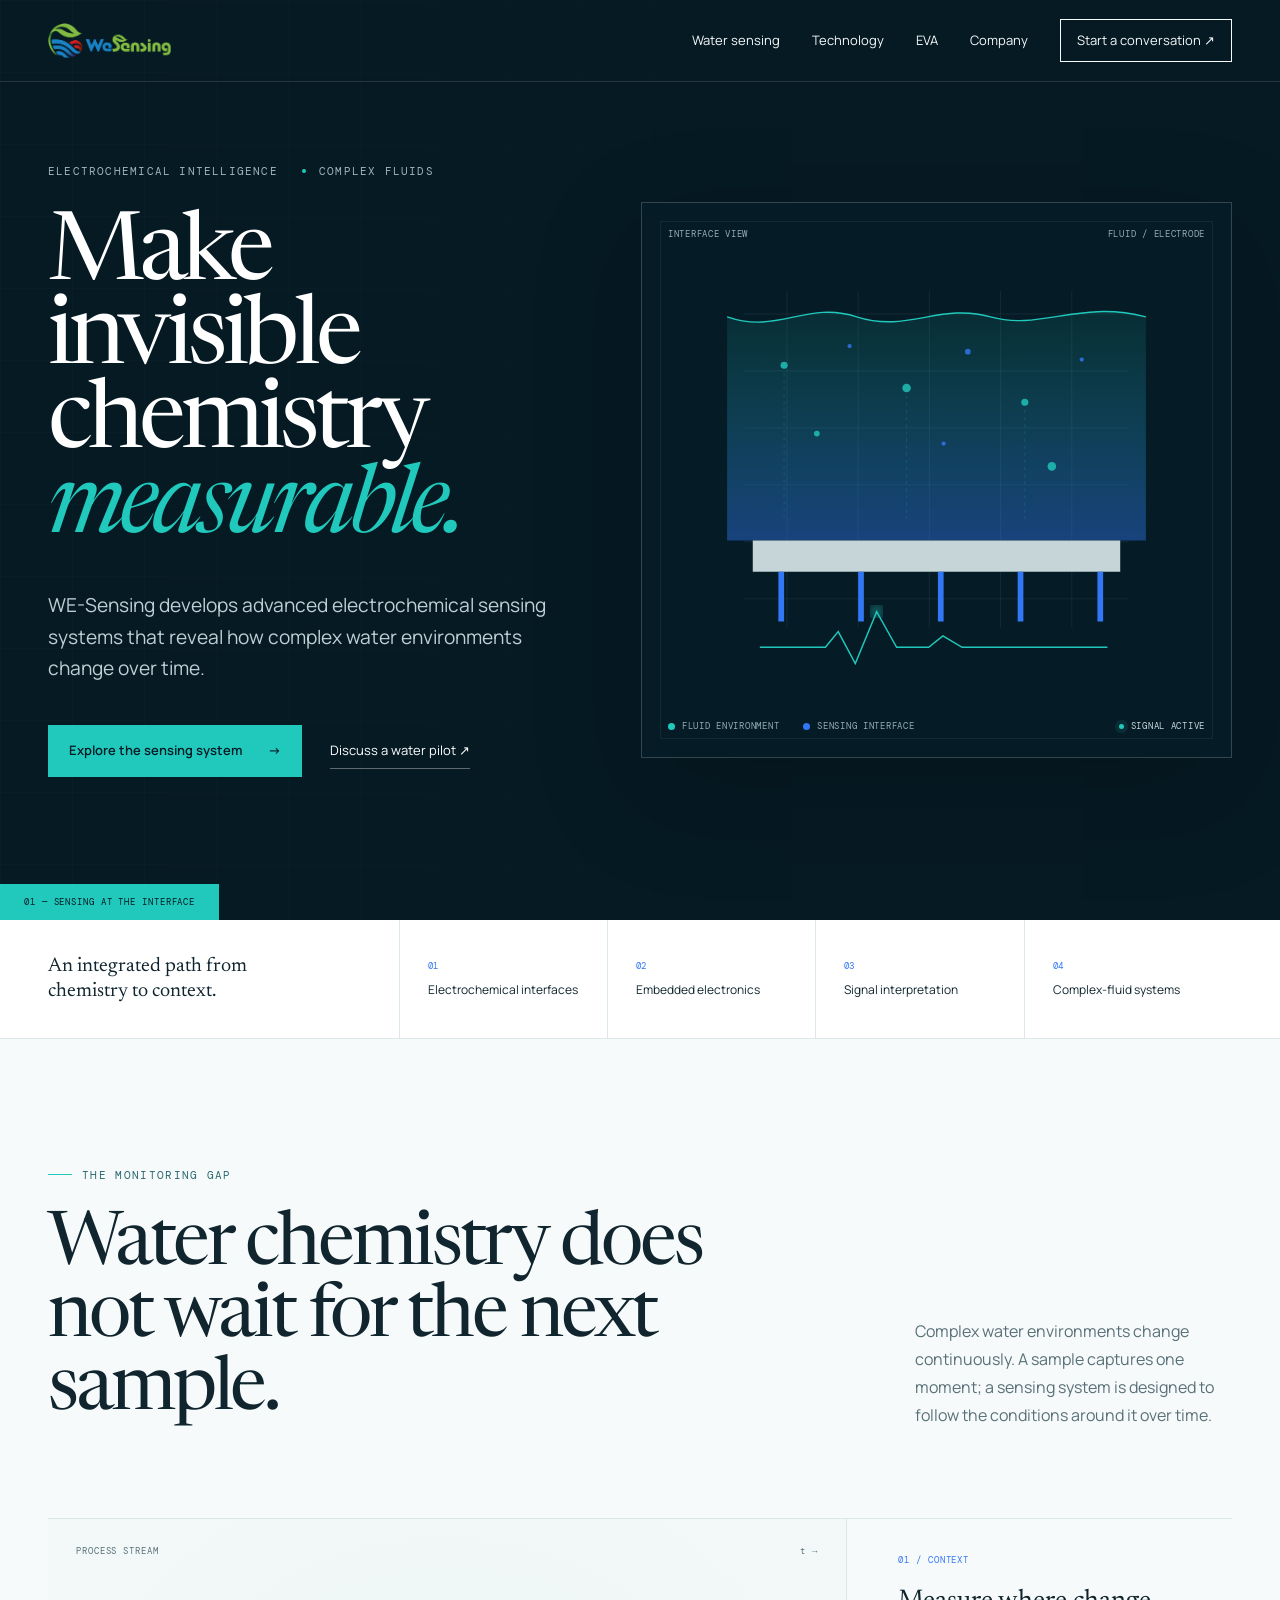
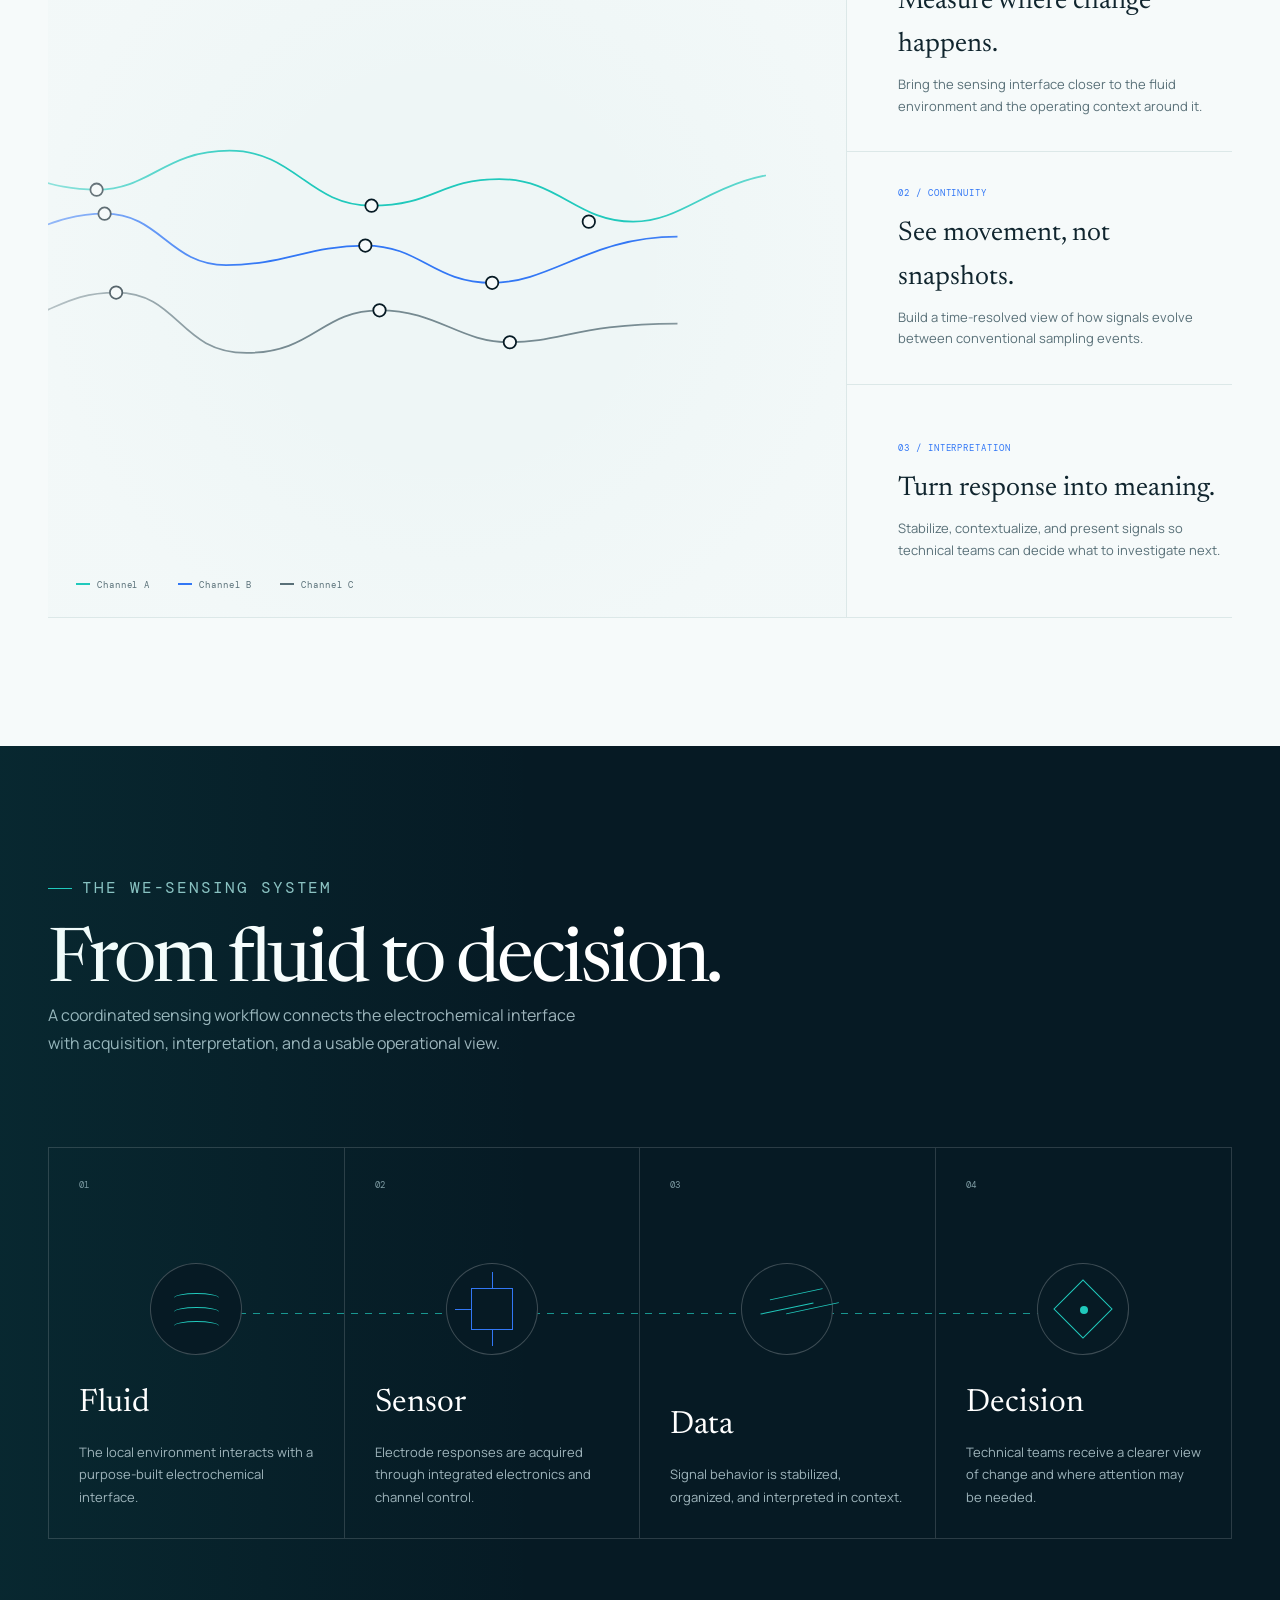
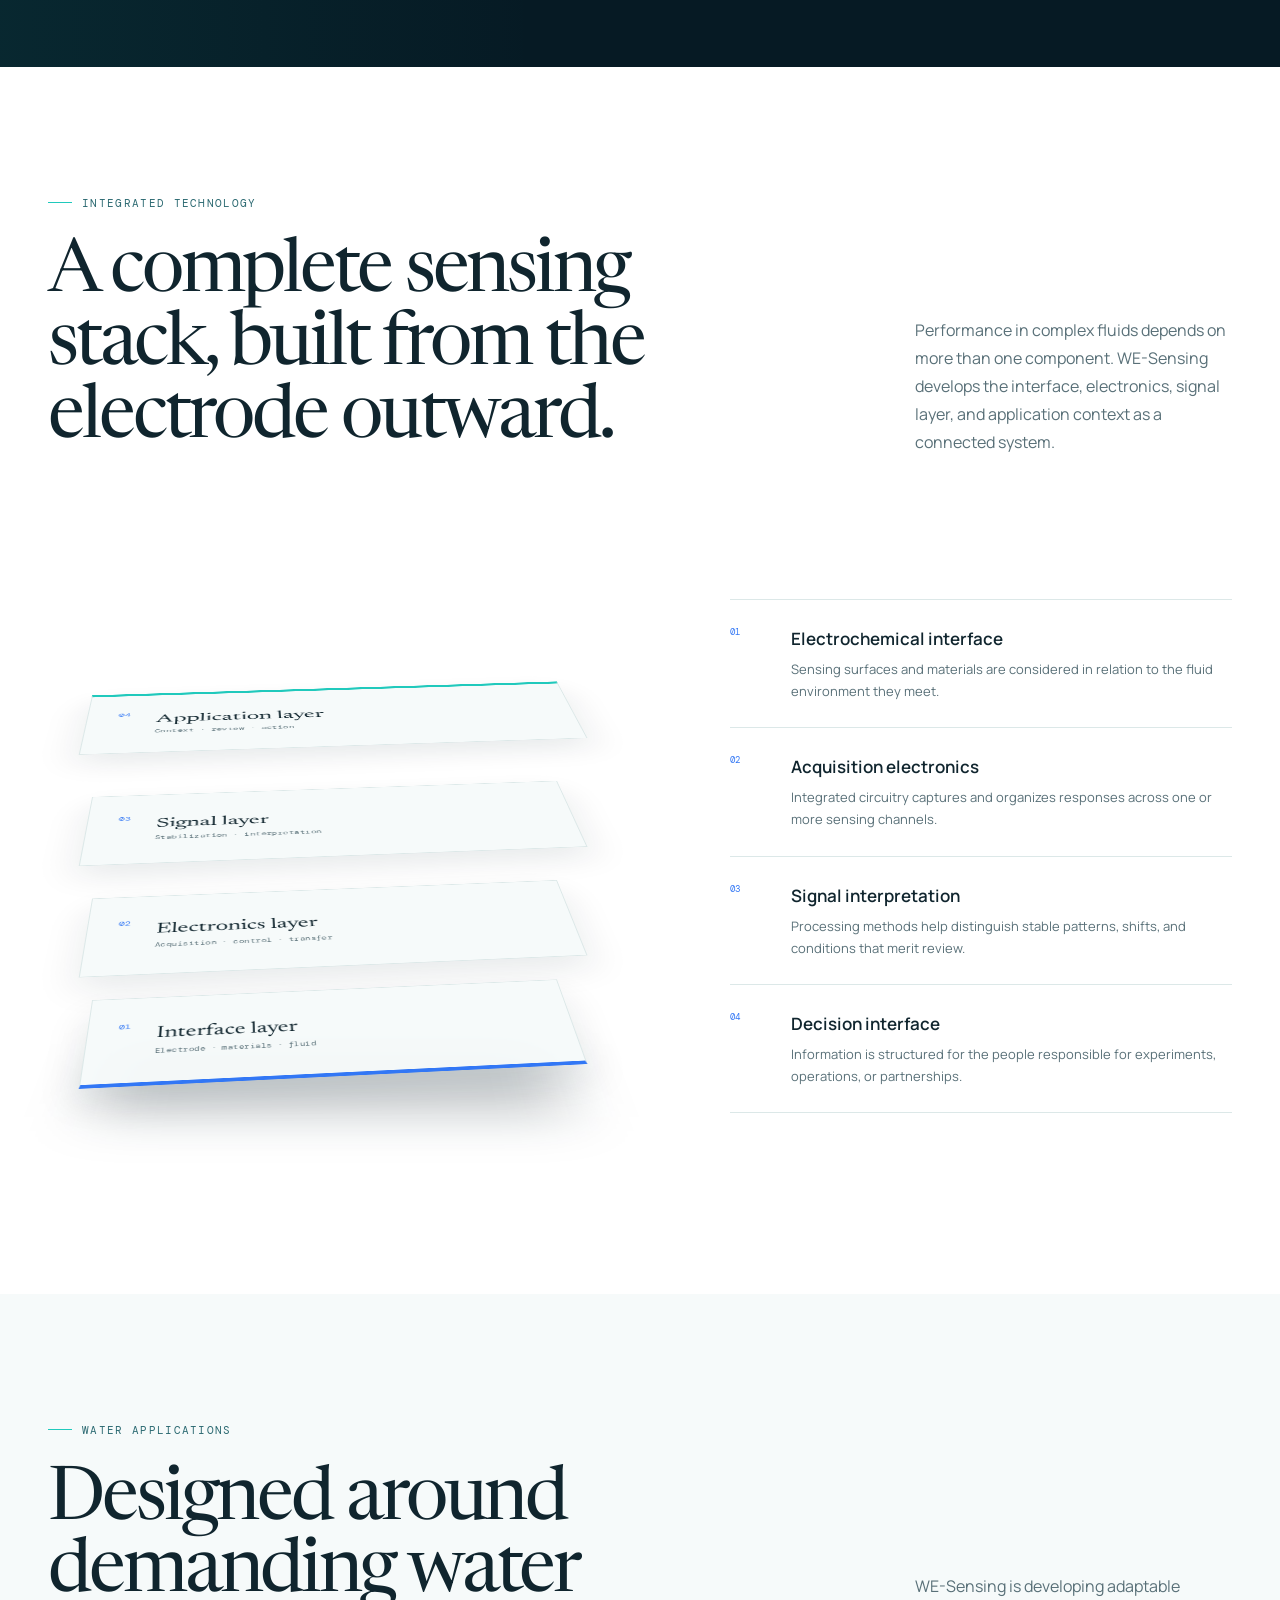
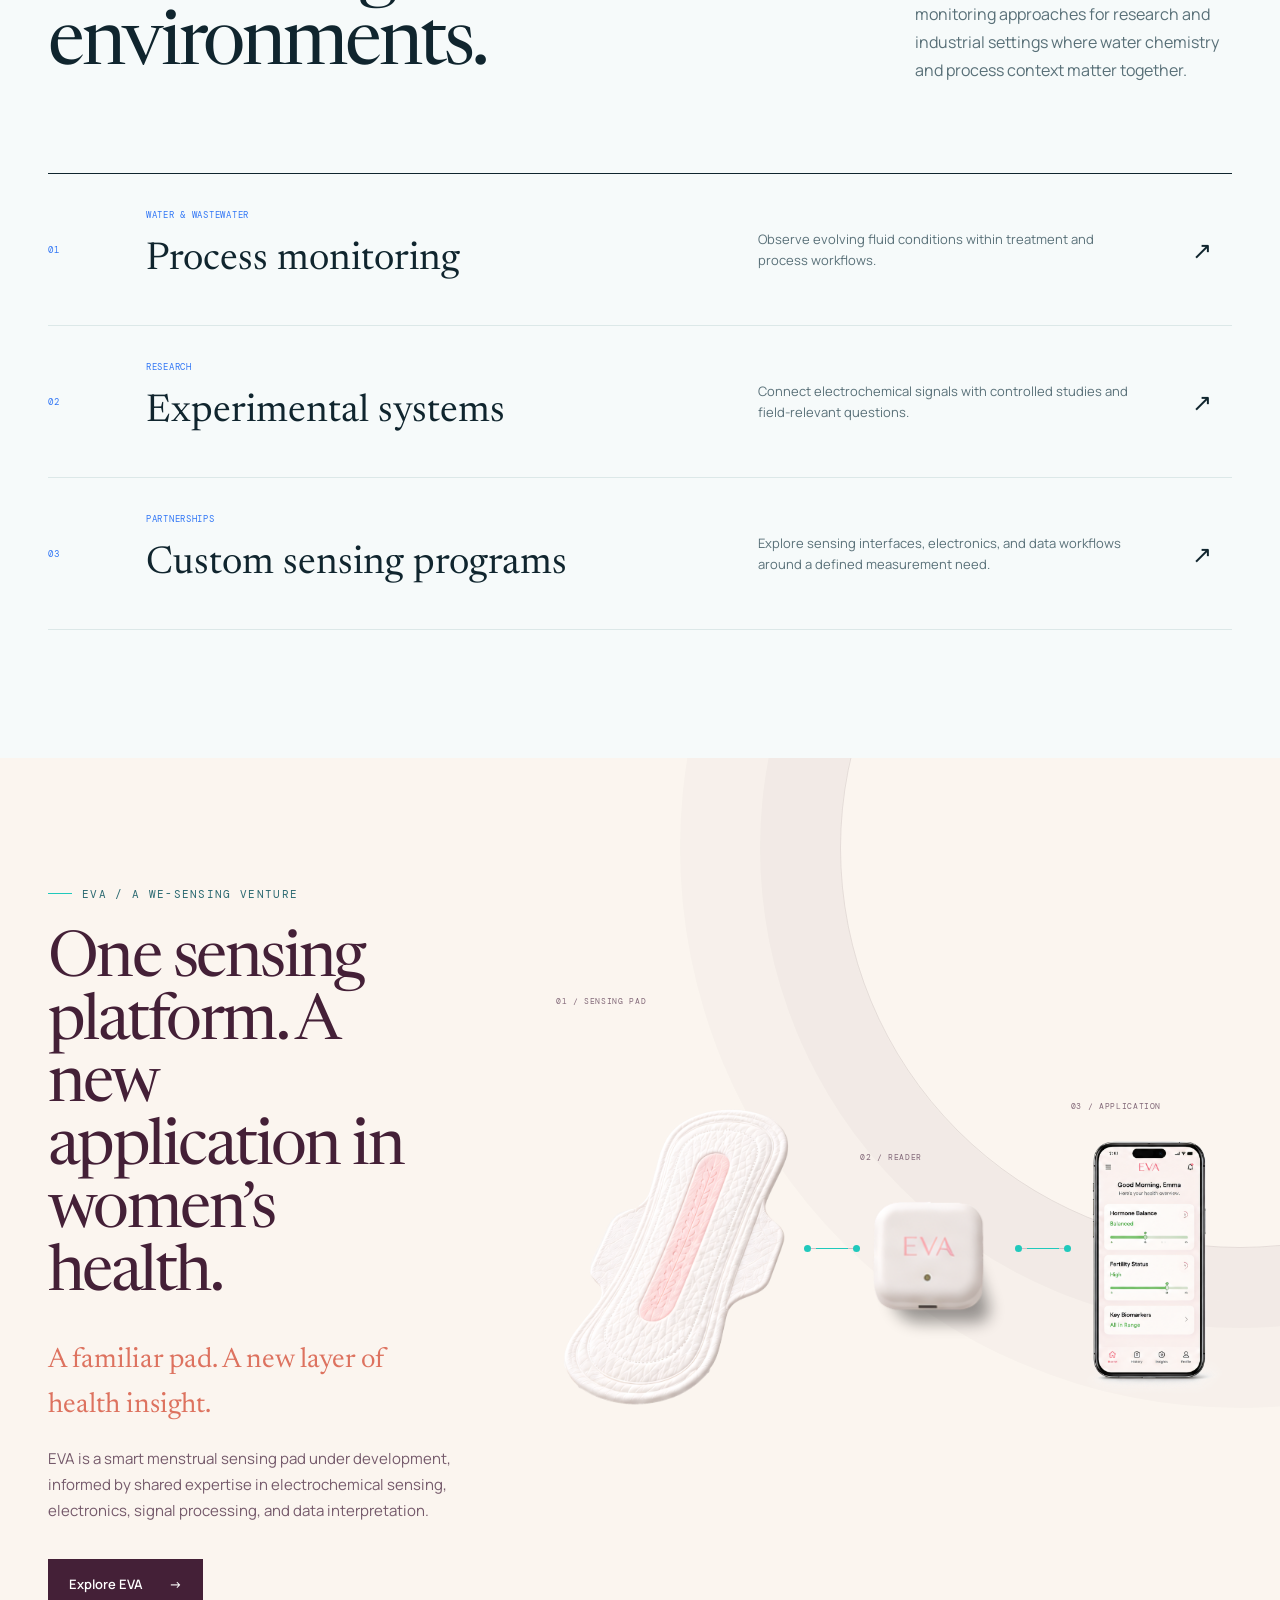
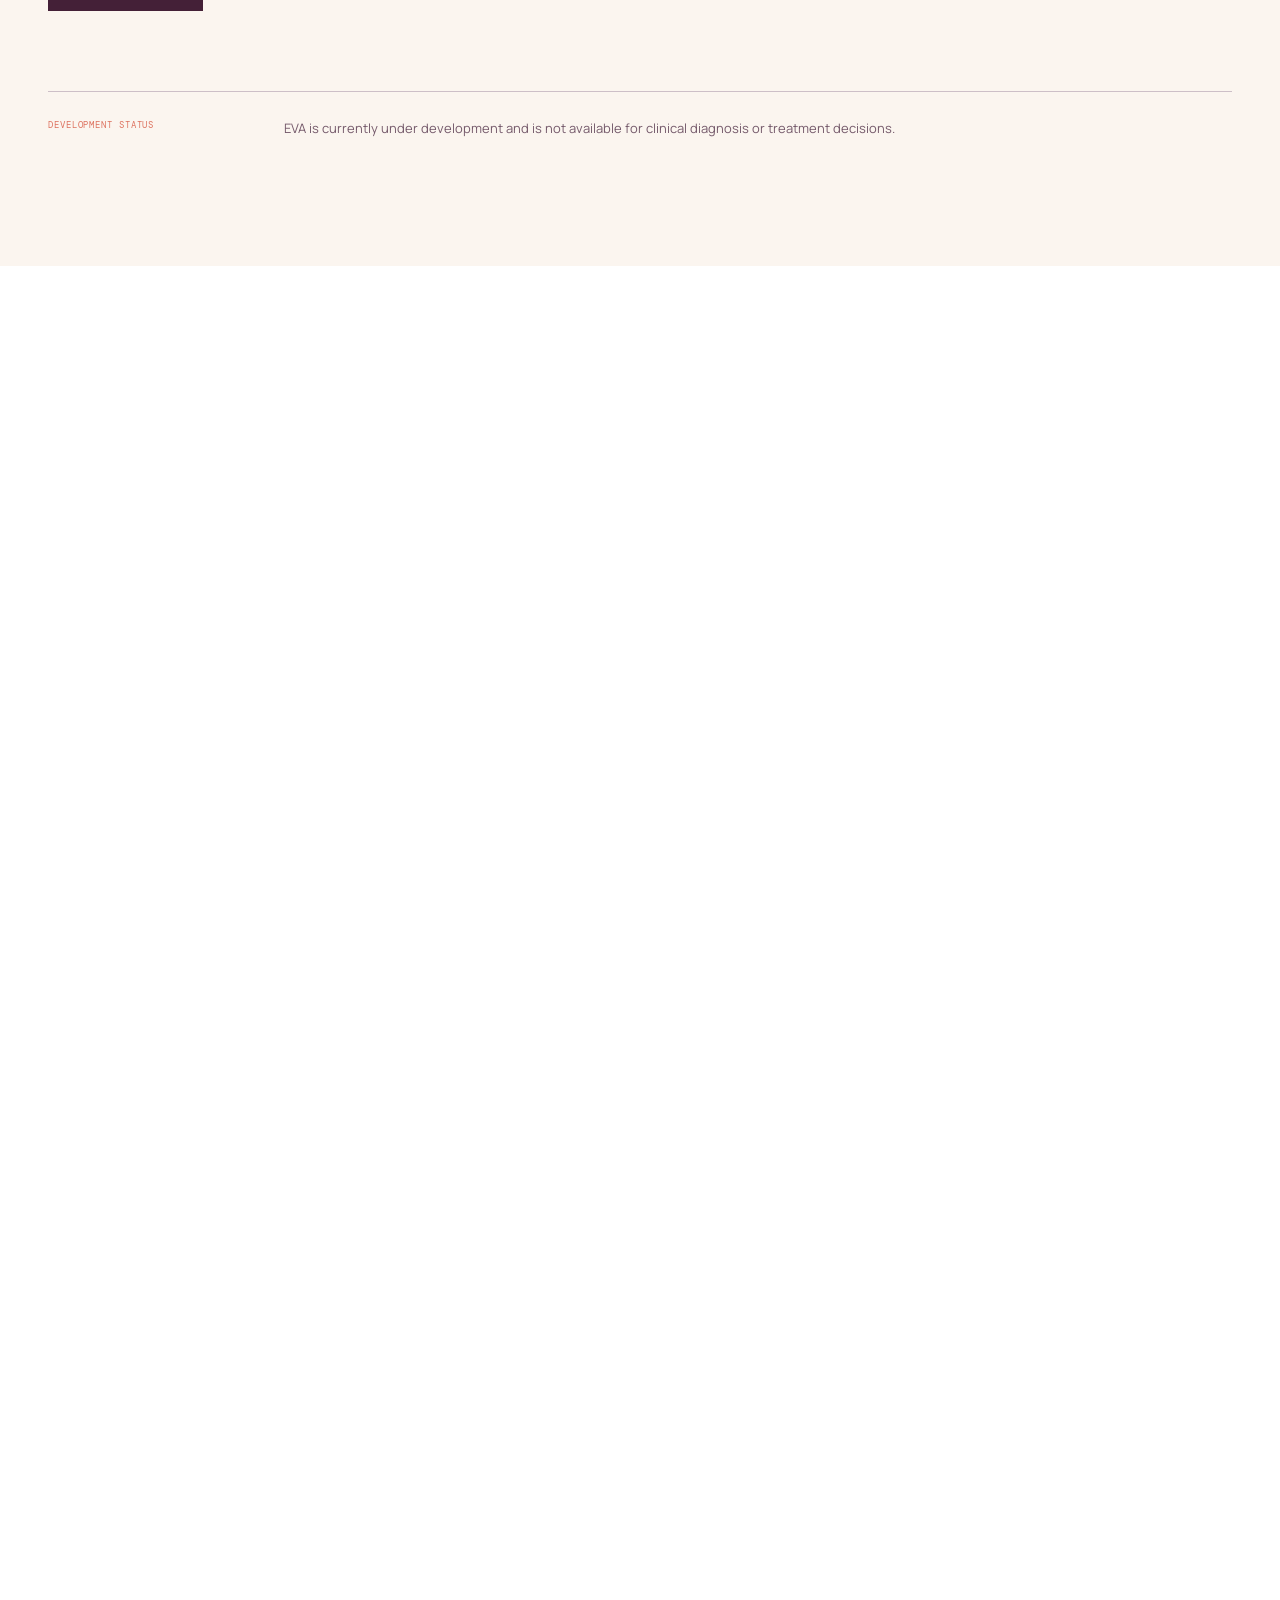
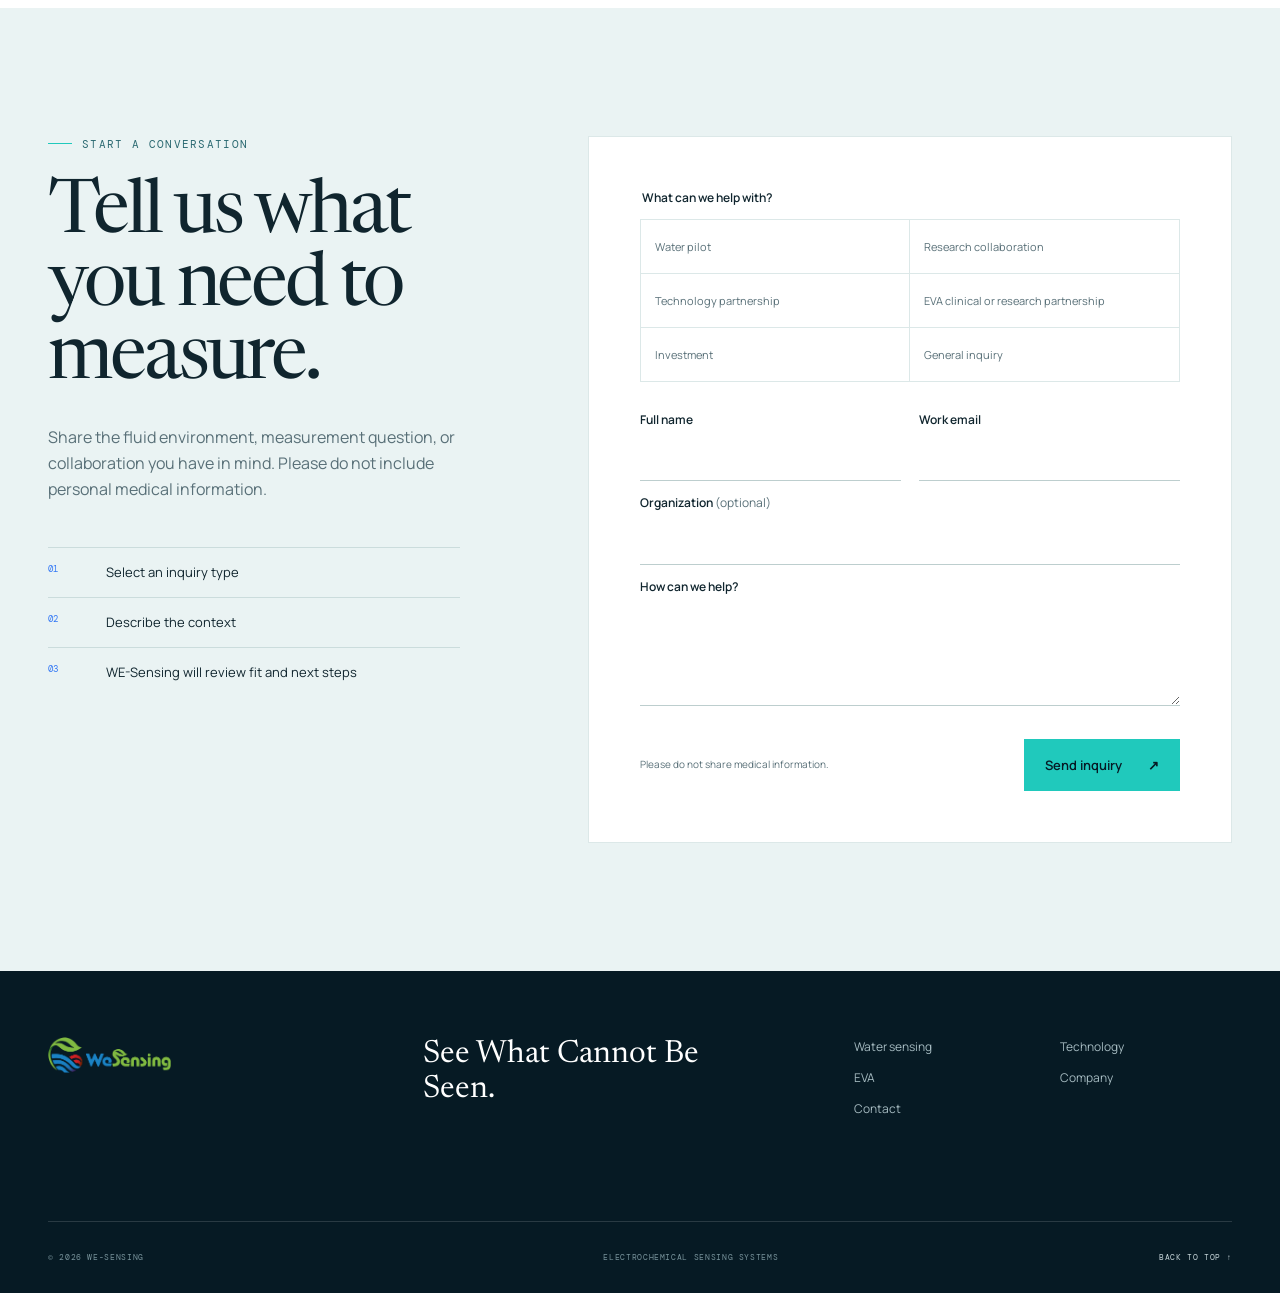
==== commit 03817c20: "Change the slogan to "See What Cannot Be Seen" from "Make Invisible Chemistry Measurable"" ====
--- a/index.html
+++ b/index.html
@@ -5,7 +5,7 @@
   <meta name="viewport" content="width=device-width, initial-scale=1">
   <meta name="description" content="WE-Sensing develops advanced electrochemical sensing systems that reveal how complex water environments change over time.">
   <meta name="theme-color" content="#061A24">
-  <meta property="og:title" content="WE-Sensing — Make invisible chemistry measurable">
+  <meta property="og:title" content="WE-Sensing — See What Cannot Be Seen">
   <meta property="og:description" content="Advanced electrochemical sensing systems for complex water environments.">
   <meta property="og:type" content="website">
   <meta property="og:url" content="https://we-sensing.com/">
@@ -328,7 +328,7 @@
       <a class="brand footer-brand" href="#top" aria-label="WE-Sensing home">
         <img class="brand-logo" src="assets/logos/WE-Sensing.png" alt="">
       </a>
-      <p>Make invisible chemistry measurable.</p>
+      <p>See What Cannot Be Seen.</p>
       <nav aria-label="Footer navigation"><a href="#water">Water sensing</a><a href="#technology">Technology</a><a href="./eva/" data-local-page="eva/index.html">EVA</a><a href="./company/" data-local-page="company/index.html">Company</a><a href="#contact">Contact</a></nav>
     </div>
     <div class="page-width footer-bottom"><span>© <span id="current-year">2026</span> WE-Sensing</span><span>Electrochemical sensing systems</span><a href="#top">Back to top ↑</a></div>
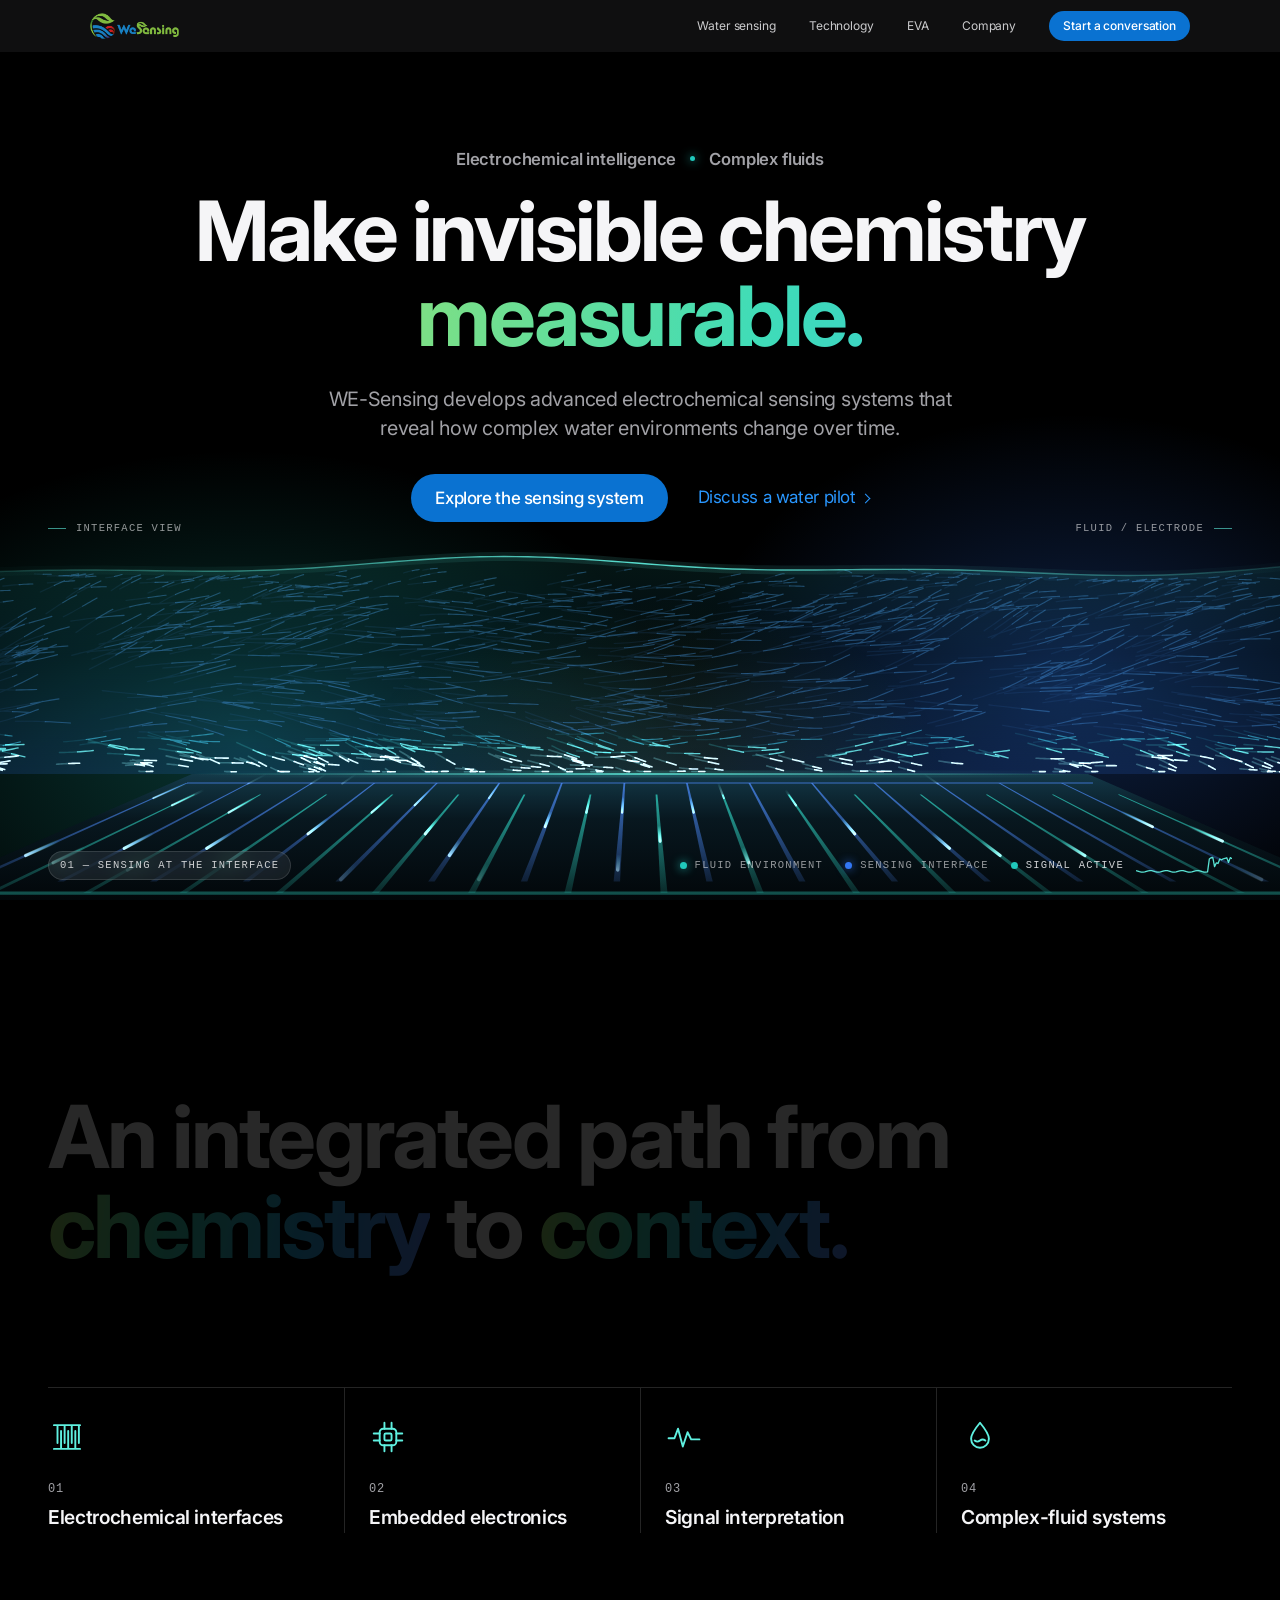
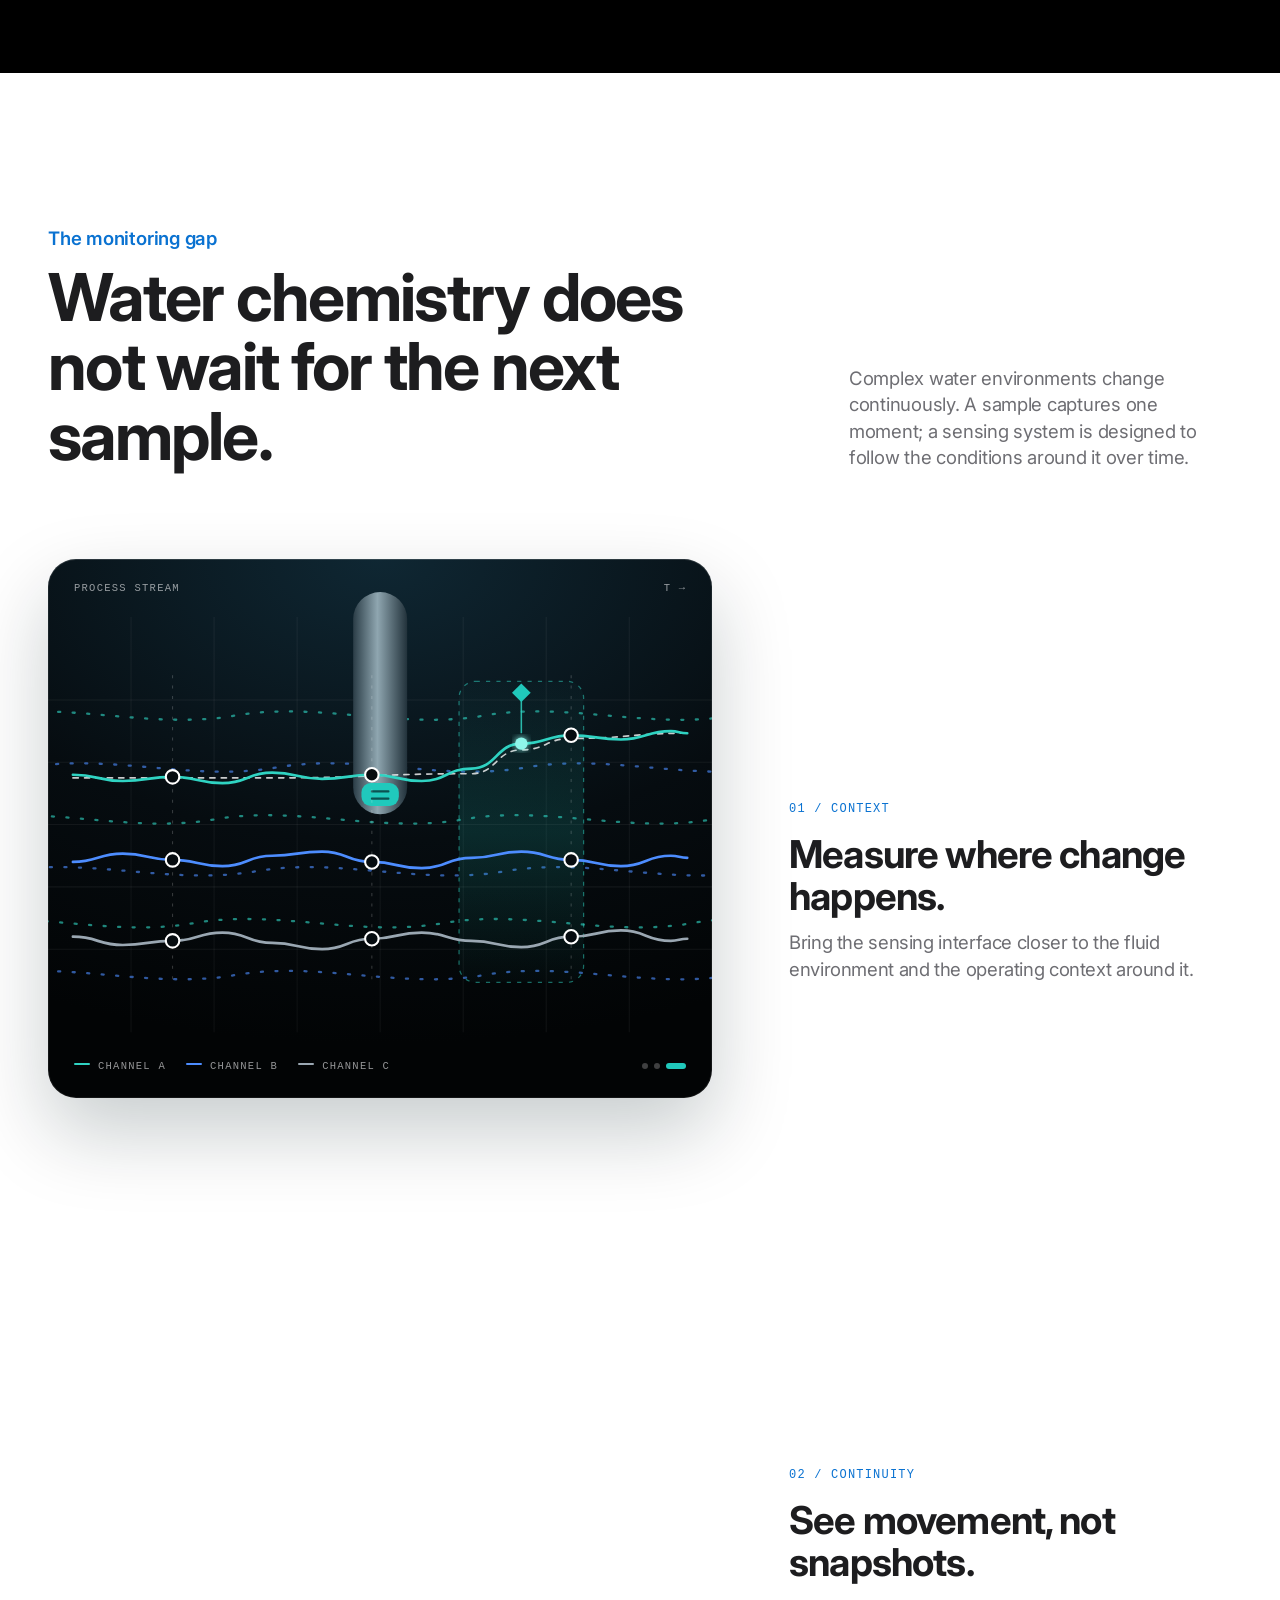
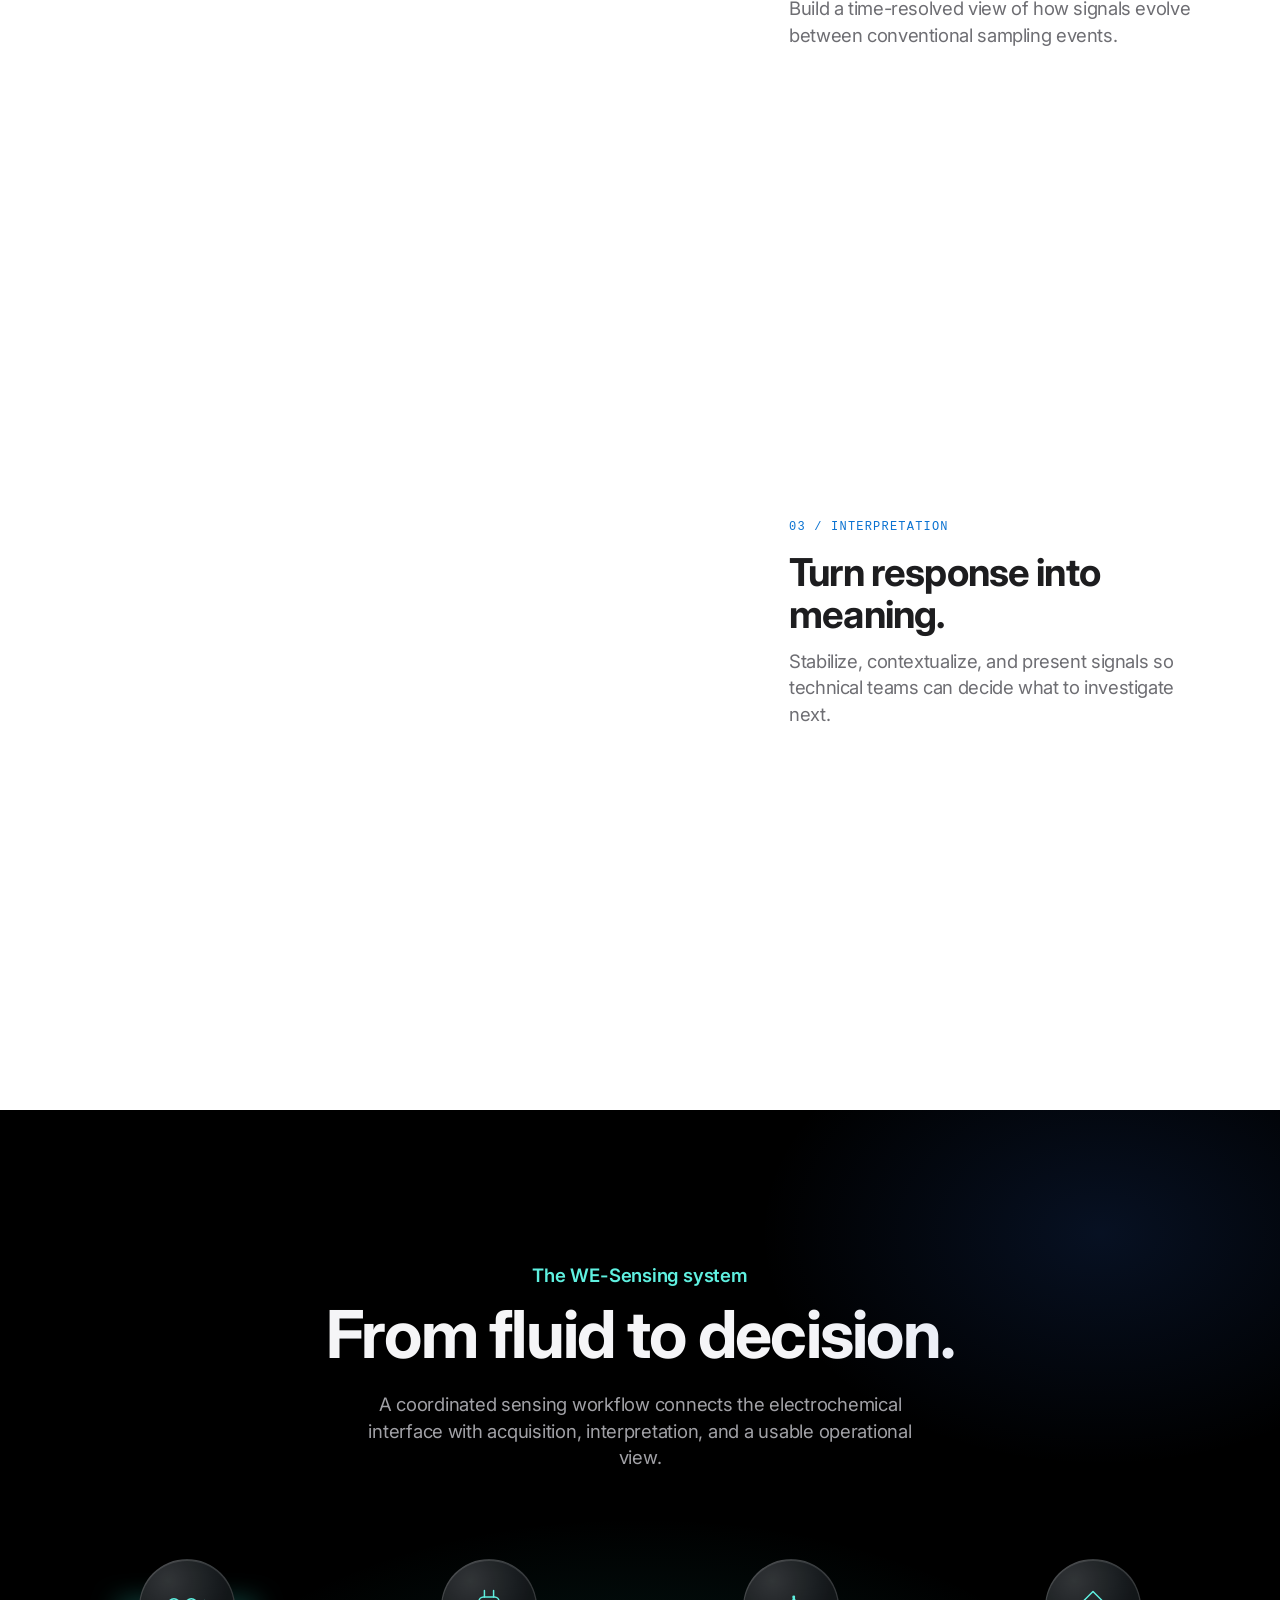
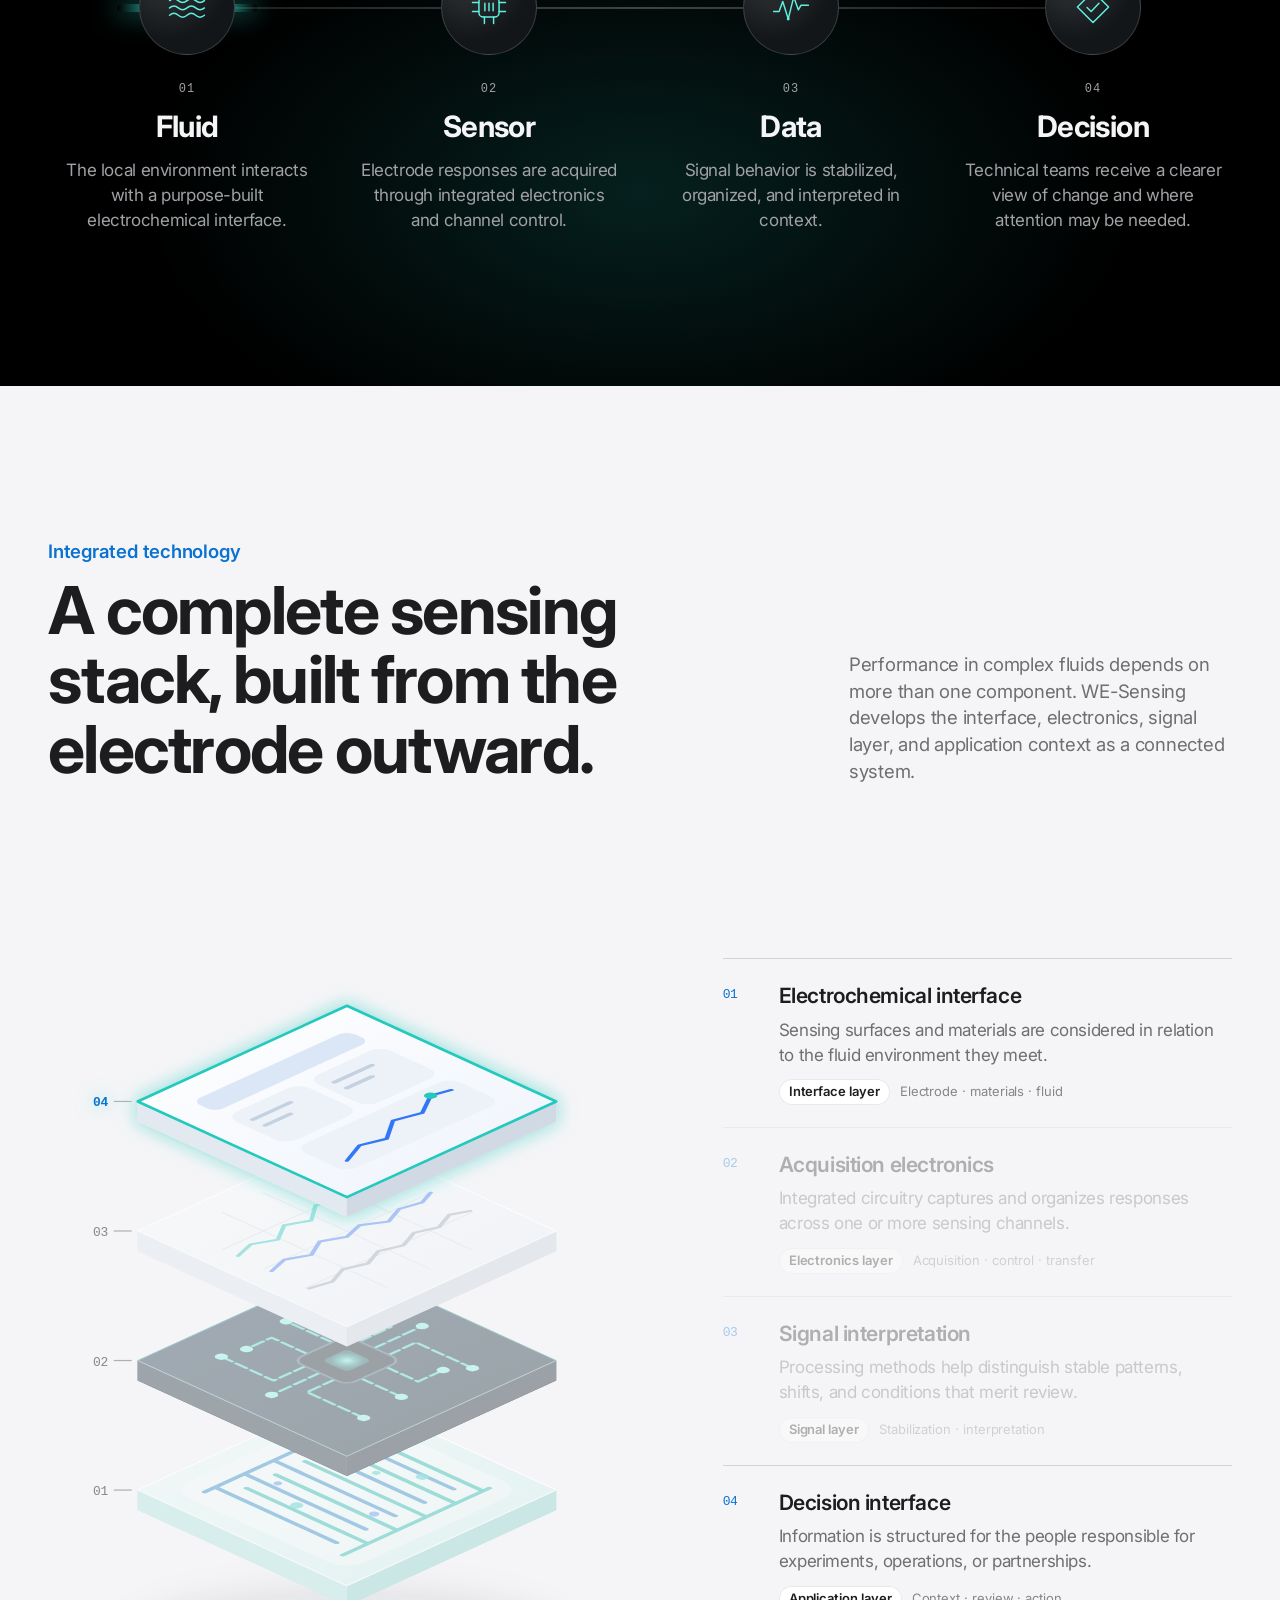
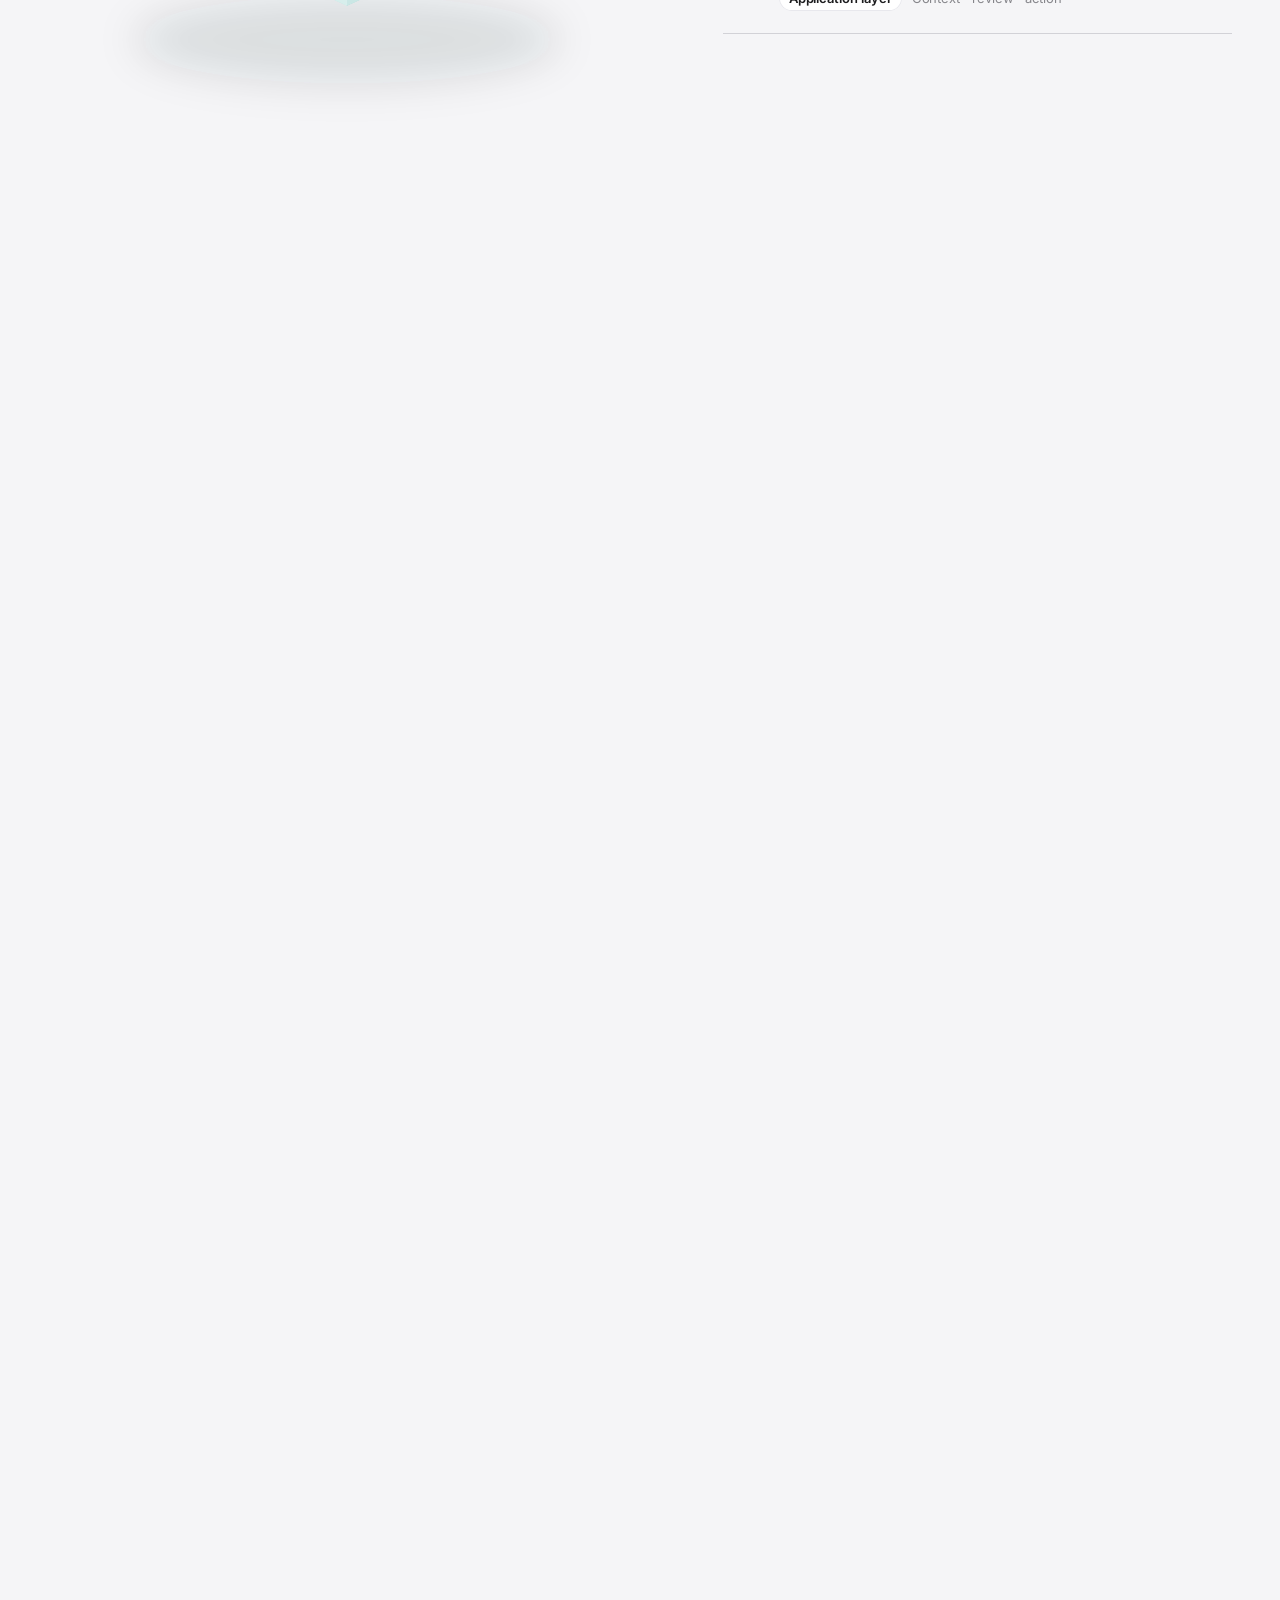
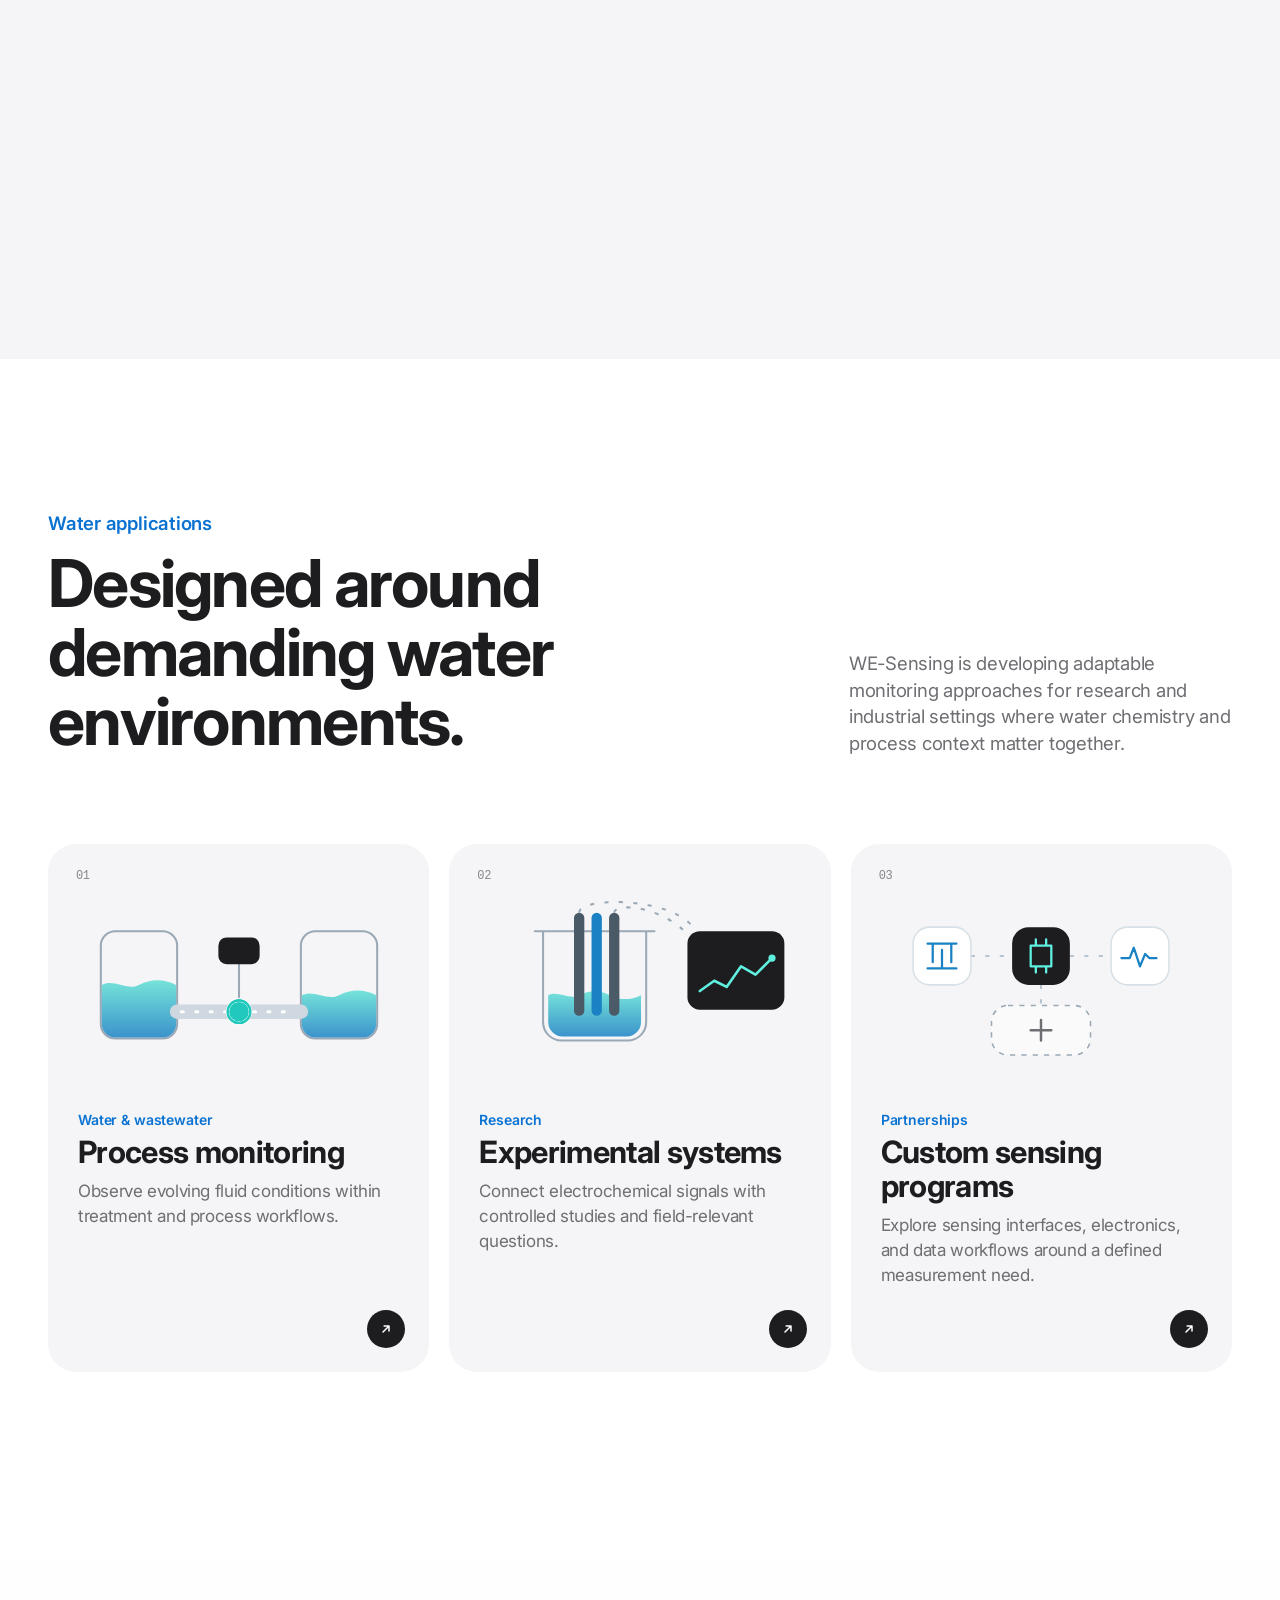
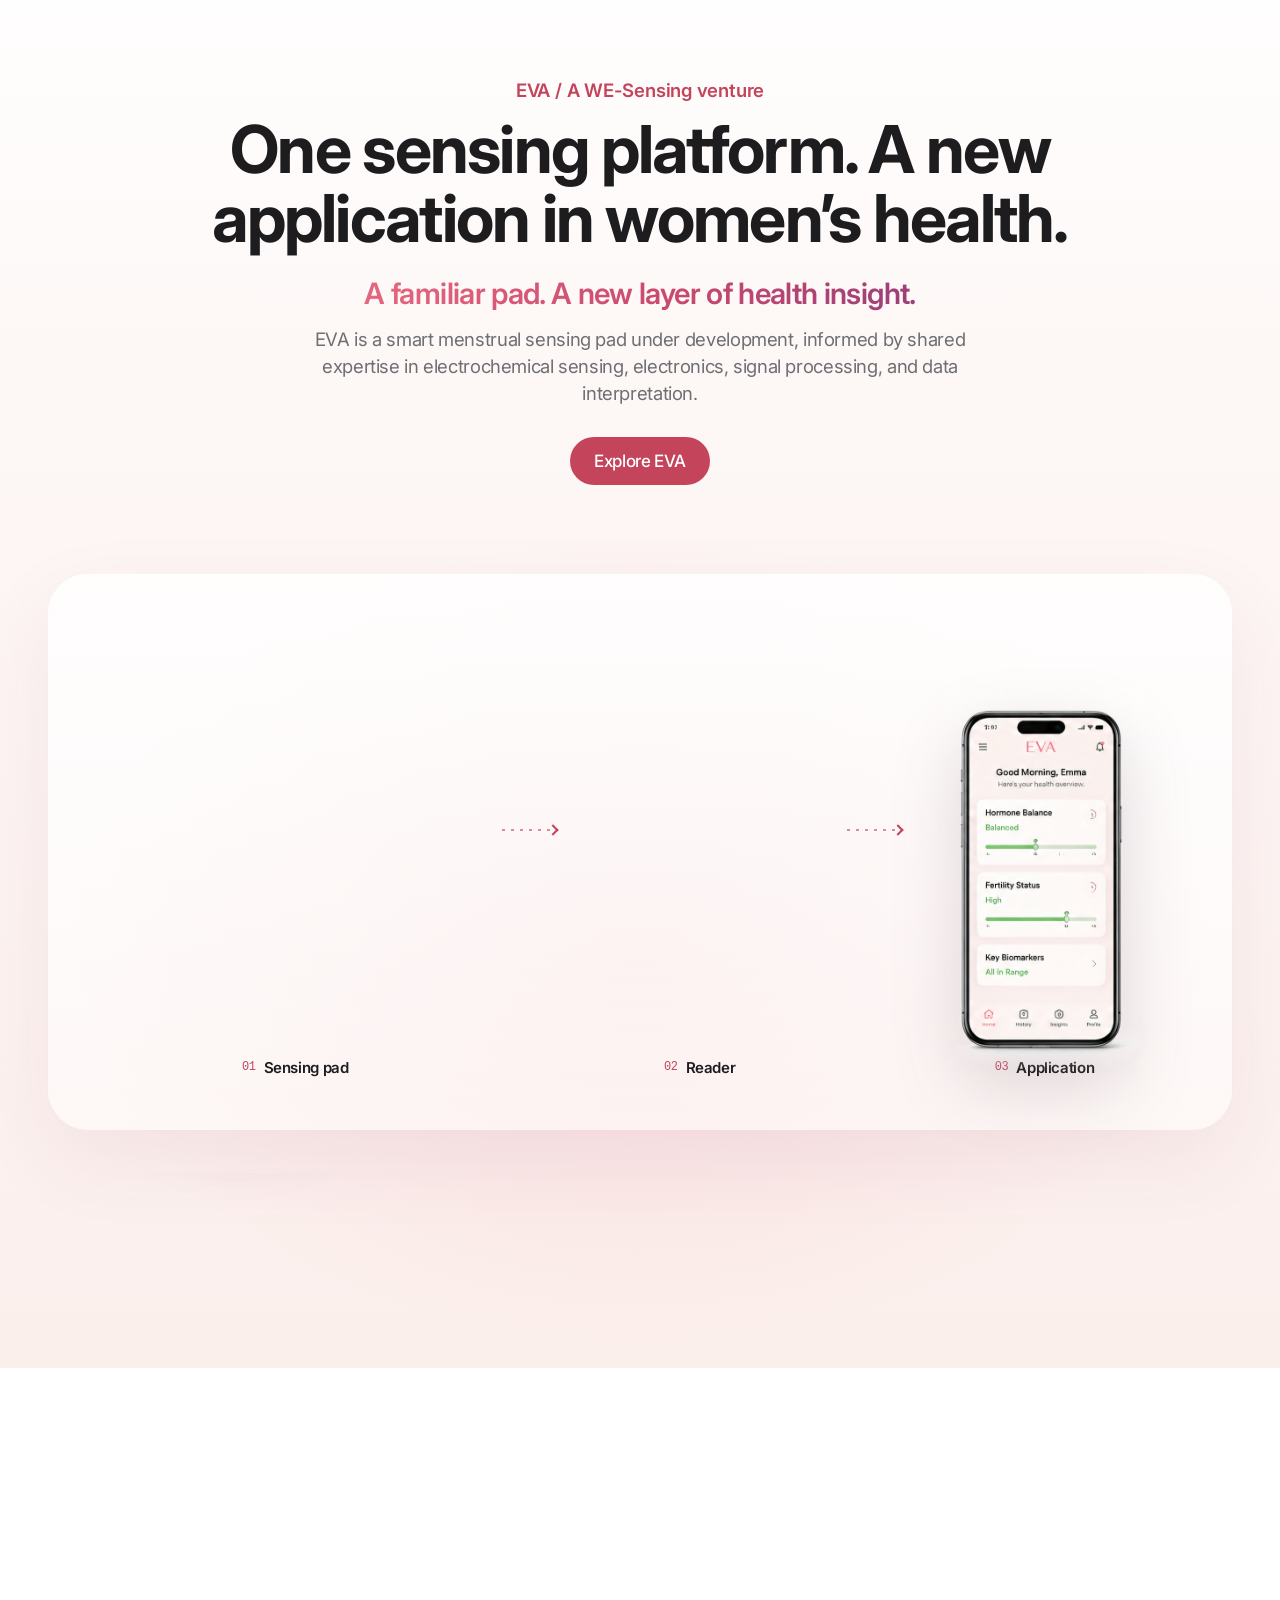
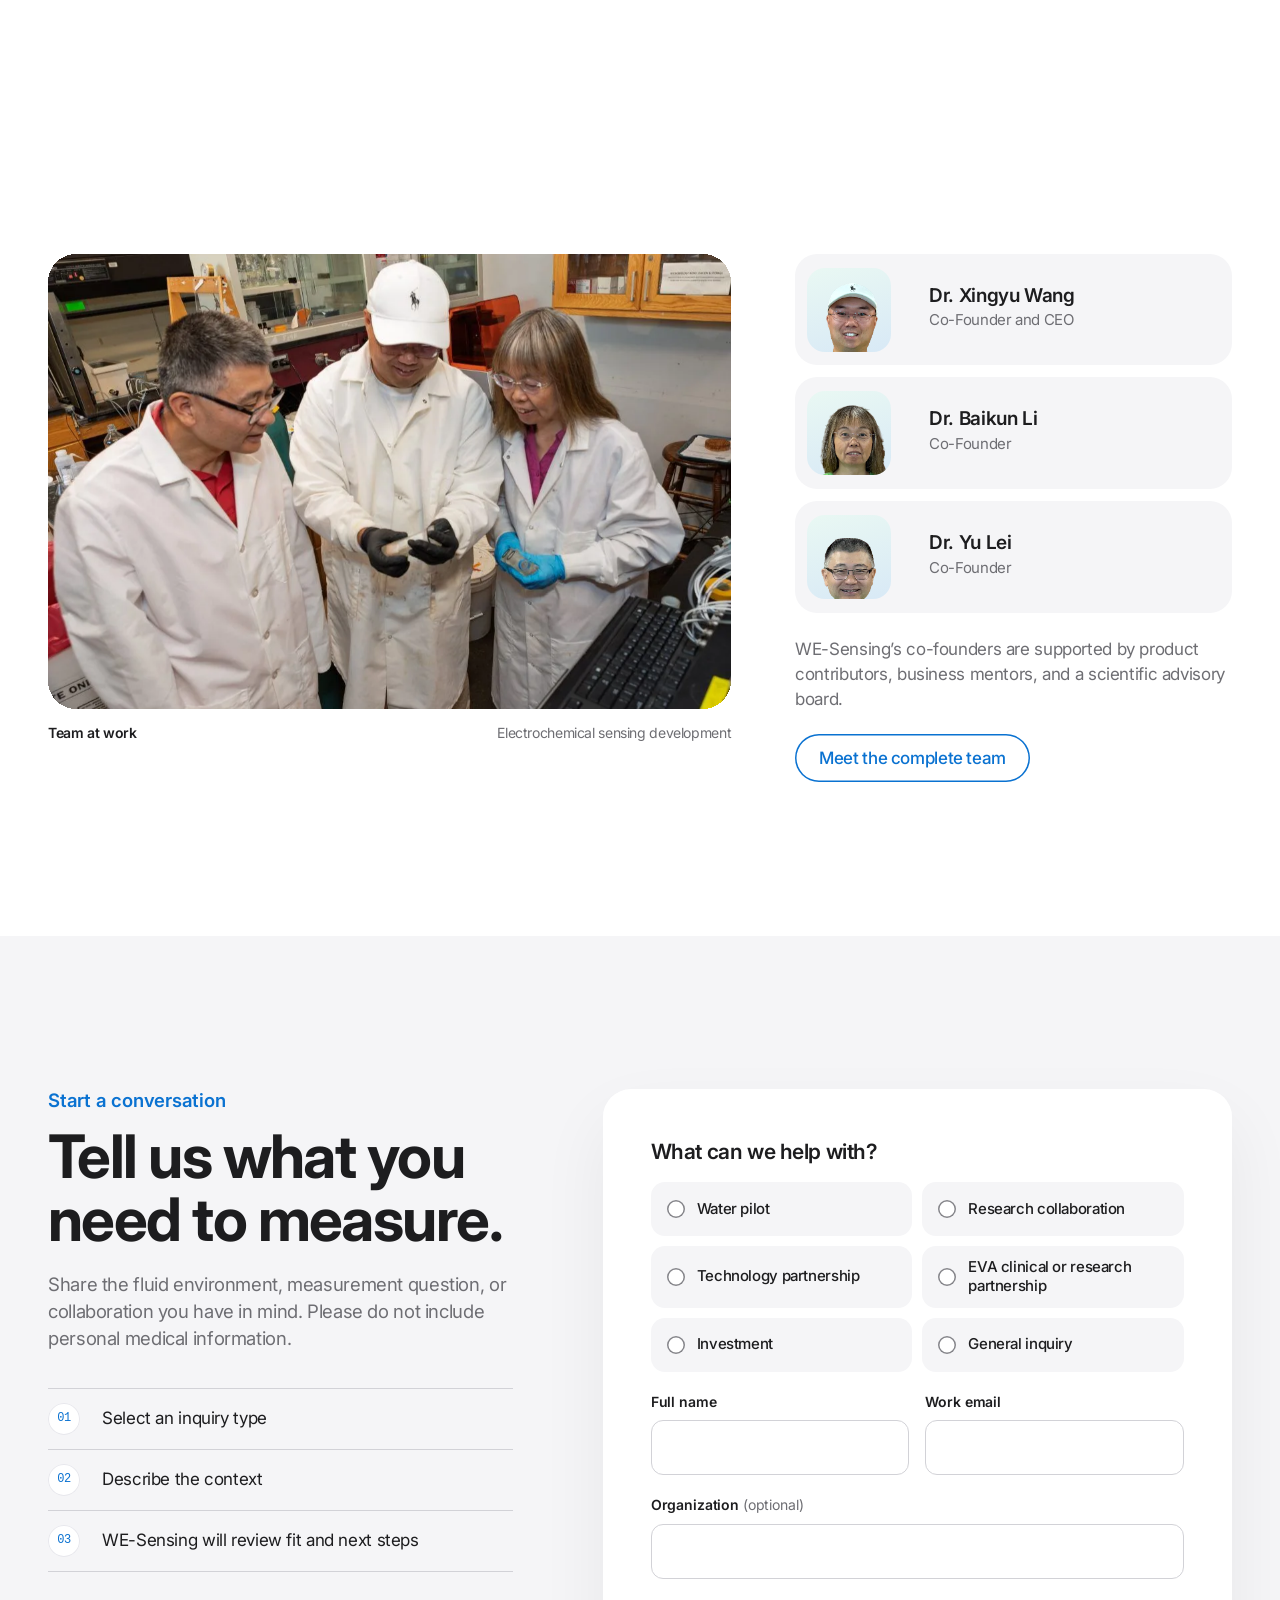
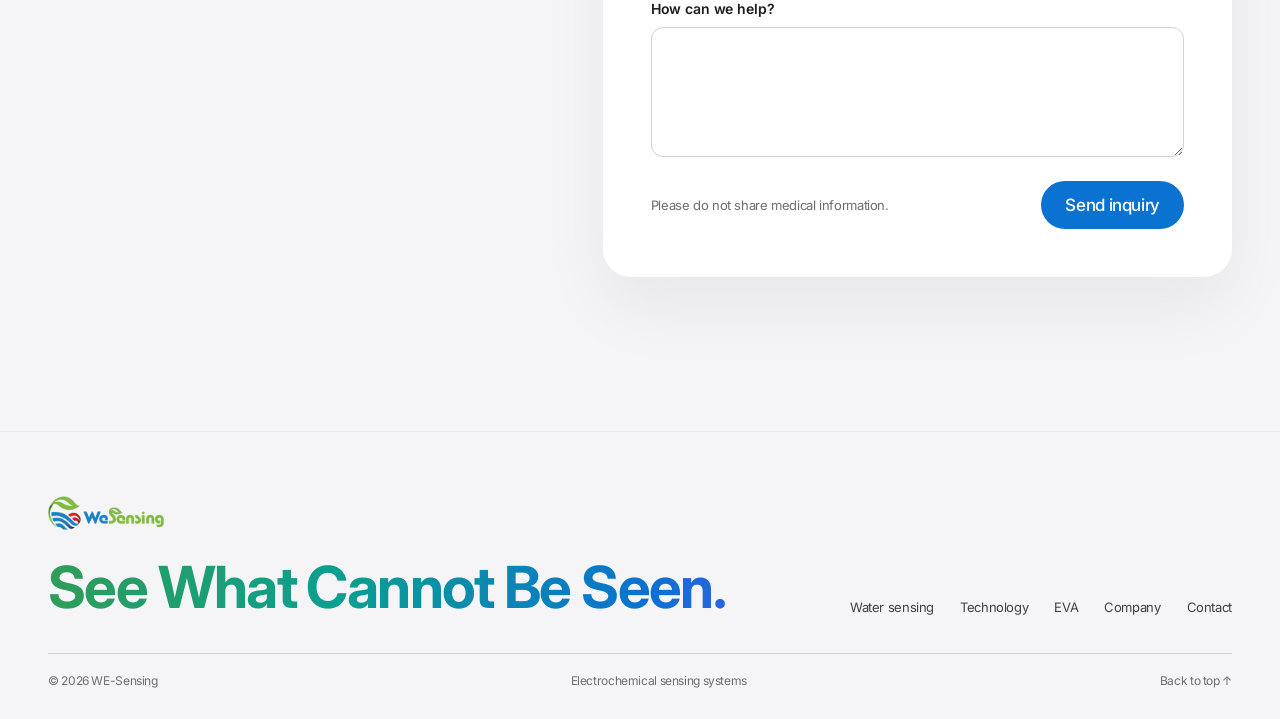
==== commit db58ddaf: "Redesign the website in an Apple-inspired style - New design system: SF Pro/Inter typography, pill b" ====
--- a/index.html
+++ b/index.html
@@ -2,9 +2,9 @@
 <html lang="en" data-site-root=".">
 <head>
   <meta charset="utf-8">
-  <meta name="viewport" content="width=device-width, initial-scale=1">
+  <meta name="viewport" content="width=device-width, initial-scale=1, viewport-fit=cover">
   <meta name="description" content="WE-Sensing develops advanced electrochemical sensing systems that reveal how complex water environments change over time.">
-  <meta name="theme-color" content="#061A24">
+  <meta name="theme-color" content="#000000">
   <meta property="og:title" content="WE-Sensing — See What Cannot Be Seen">
   <meta property="og:description" content="Advanced electrochemical sensing systems for complex water environments.">
   <meta property="og:type" content="website">
@@ -15,24 +15,27 @@
   <meta name="twitter:card" content="summary_large_image">
   <meta name="twitter:image" content="https://we-sensing.com/assets/og/we-sensing-social.jpg">
   <title>WE-Sensing | Electrochemical sensing for complex water</title>
+  <script>document.documentElement.classList.add('js');</script>
   <link rel="preconnect" href="https://fonts.googleapis.com">
   <link rel="preconnect" href="https://fonts.gstatic.com" crossorigin>
-  <link href="https://fonts.googleapis.com/css2?family=DM+Mono:wght@400;500&amp;family=Manrope:wght@400;500;600&amp;family=Newsreader:opsz,wght@6..72,400;6..72,500&amp;display=swap" rel="stylesheet">
-  <link rel="icon" href="assets/logos/WE-Sensing.png?v=20260802" type="image/png">
-  <link rel="shortcut icon" href="assets/logos/WE-Sensing.png?v=20260802" type="image/png">
+  <link href="https://fonts.googleapis.com/css2?family=Inter:wght@400;500;600;700&amp;display=swap" rel="stylesheet">
+  <link rel="icon" href="assets/logos/web/we-sensing-icon-32.png?v=20261001" sizes="32x32" type="image/png">
+  <link rel="icon" href="assets/logos/web/we-sensing-icon-192.png?v=20261001" sizes="192x192" type="image/png">
+  <link rel="apple-touch-icon" href="assets/logos/web/we-sensing-apple-touch.png?v=20261001">
   <link rel="stylesheet" href="style.css">
   <link rel="stylesheet" href="assets/page-extensions.css">
   <script src="scripts/team-data.js" defer></script>
   <script src="scripts/team-renderer.js" defer></script>
   <script src="script.js" defer></script>
+  <script src="scripts/motion.js" defer></script>
 </head>
-<body>
+<body class="home-page">
   <a class="skip-link" href="#main-content">Skip to content</a>
 
-  <header class="site-header" id="site-header">
+  <header class="site-header" id="site-header" data-theme="dark">
     <div class="nav-shell">
       <a class="brand" href="#top" aria-label="WE-Sensing home">
-        <img class="brand-logo" src="assets/logos/WE-Sensing.png" alt="">
+        <img class="brand-logo" src="assets/logos/web/we-sensing.webp" width="640" height="188" alt="">
       </a>
 
       <button class="nav-toggle" type="button" aria-expanded="false" aria-controls="primary-navigation">
@@ -45,253 +48,464 @@
         <a href="#technology">Technology</a>
         <a href="./eva/" data-local-page="eva/index.html">EVA</a>
         <a href="./company/" data-local-page="company/index.html">Company</a>
-        <a class="nav-contact" href="#contact">Start a conversation <span aria-hidden="true">↗</span></a>
+        <a class="nav-contact" href="#contact">Start a conversation</a>
       </nav>
     </div>
   </header>
 
   <main id="main-content">
-    <section class="hero" id="top" aria-labelledby="hero-title">
-      <div class="hero-grid page-width">
-        <div class="hero-copy reveal">
-          <p class="eyebrow"><span>Electrochemical intelligence</span><span>Complex fluids</span></p>
-          <h1 id="hero-title">Make invisible chemistry <em>measurable.</em></h1>
-          <p class="hero-intro">WE-Sensing develops advanced electrochemical sensing systems that reveal how complex water environments change over time.</p>
-          <div class="hero-actions">
-            <a class="button button-primary" href="#workflow">Explore the sensing system <span aria-hidden="true">→</span></a>
-            <a class="text-link" href="#contact">Discuss a water pilot <span aria-hidden="true">↗</span></a>
-          </div>
-        </div>
-
-        <div class="hero-instrument reveal" data-visual="fluid-interface" role="img" aria-label="Abstract diagram of fluid interacting with an electrochemical sensor interface">
-          <div class="instrument-meta">
-            <span>Interface view</span>
-            <span>FLUID / ELECTRODE</span>
-          </div>
-          <svg class="interface-visual" viewBox="0 0 660 620" aria-hidden="true">
-            <defs>
-              <linearGradient id="fluidFill" x1="0" x2="0" y1="0" y2="1">
-                <stop offset="0" stop-color="#20C9BC" stop-opacity=".1"/>
-                <stop offset="1" stop-color="#3277F5" stop-opacity=".42"/>
-              </linearGradient>
-              <filter id="softGlow"><feGaussianBlur stdDeviation="8"/></filter>
-            </defs>
-            <g class="grid-lines" opacity=".23">
-              <path d="M60 80H600M60 160H600M60 240H600M60 320H600M60 400H600M60 480H600"/>
-              <path d="M120 48V520M220 48V520M320 48V520M420 48V520M520 48V520"/>
-            </g>
-            <path class="fluid" d="M36 84c72 25 111-23 182 0s117-20 188 0 123-24 218 0v314H36Z" fill="url(#fluidFill)"/>
-            <path class="fluid-line" d="M36 84c72 25 111-23 182 0s117-20 188 0 123-24 218 0"/>
-            <g class="ions">
-              <circle cx="116" cy="152" r="5"/><circle cx="208" cy="125" r="3"/><circle cx="288" cy="184" r="6"/>
-              <circle cx="374" cy="133" r="4"/><circle cx="454" cy="204" r="5"/><circle cx="534" cy="144" r="3"/>
-              <circle cx="162" cy="248" r="4"/><circle cx="340" cy="262" r="3"/><circle cx="492" cy="294" r="6"/>
-            </g>
-            <g class="electrode">
-              <path d="M72 398H588V442H72Z"/>
-              <path d="M112 442V512M224 442V512M336 442V512M448 442V512M560 442V512"/>
-            </g>
-            <path class="signal" d="M82 548h92l18-22 24 45 30-73 28 50h45l20-16 27 16h204"/>
-            <circle class="signal-point" cx="246" cy="498" r="7"/>
-            <g class="probe-lines">
-              <path d="M116 153v215"/><path d="M288 185v183"/><path d="M454 205v163"/>
-            </g>
-          </svg>
-          <div class="instrument-footer">
+    <!-- Hero: live fluid / electrode interface -->
+    <section class="hero" id="top" aria-labelledby="hero-title" data-nav="dark" data-scene="hero">
+      <div class="hero-stage" aria-hidden="true">
+        <div class="hero-aura"><i></i><i></i><i></i></div>
+        <canvas class="hero-canvas" data-hero-canvas></canvas>
+      </div>
+
+      <div class="hero-copy page-width">
+        <p class="hero-eyebrow"><span>Electrochemical intelligence</span><span>Complex fluids</span></p>
+        <h1 id="hero-title">Make invisible chemistry <em>measurable.</em></h1>
+        <p class="hero-intro">WE-Sensing develops advanced electrochemical sensing systems that reveal how complex water environments change over time.</p>
+        <div class="hero-actions">
+          <a class="btn btn-primary" href="#workflow">Explore the sensing system</a>
+          <a class="link-more link-more--light" href="#contact">Discuss a water pilot</a>
+        </div>
+      </div>
+
+      <div class="hero-hud" data-visual="fluid-interface" role="img" aria-label="Abstract diagram of fluid interacting with an electrochemical sensor interface">
+        <div class="hero-hud__meta page-wide">
+          <span>Interface view</span>
+          <span>Fluid / Electrode</span>
+        </div>
+        <div class="hero-hud__bar page-wide">
+          <span class="hero-index">01 — Sensing at the interface</span>
+          <div class="hero-hud__legend">
             <span><i class="dot dot-aqua"></i>Fluid environment</span>
             <span><i class="dot dot-blue"></i>Sensing interface</span>
-            <span class="instrument-status"><i></i>Signal active</span>
-          </div>
-        </div>
-      </div>
-      <div class="hero-index" aria-hidden="true">01 — SENSING AT THE INTERFACE</div>
-    </section>
-
-    <section class="credibility" aria-label="Core capabilities">
-      <div class="page-width credibility-grid">
-        <p class="credibility-lead">An integrated path from chemistry to context.</p>
-        <ul>
-          <li><span>01</span>Electrochemical interfaces</li>
-          <li><span>02</span>Embedded electronics</li>
-          <li><span>03</span>Signal interpretation</li>
-          <li><span>04</span>Complex-fluid systems</li>
+            <span class="instrument-status"><i></i>Signal active<canvas class="hud-spark" width="96" height="22"></canvas></span>
+          </div>
+        </div>
+      </div>
+    </section>
+
+    <!-- Statement + core capabilities -->
+    <section class="statement" aria-label="Core capabilities" data-nav="dark">
+      <div class="page-width">
+        <p class="statement__lead" data-words>An integrated path from <span class="hl">chemistry</span> to <span class="hl">context.</span></p>
+        <ul class="capability-row" data-stagger>
+          <li>
+            <svg class="capability-icon" viewBox="0 0 32 32" aria-hidden="true"><path d="M5 6h22M5 26h22M8 6v15M14 6v15M20 6v15M26 6v15M11 26V11M17 26V11M23 26V11"/></svg>
+            <span>01</span>Electrochemical interfaces
+          </li>
+          <li>
+            <svg class="capability-icon" viewBox="0 0 32 32" aria-hidden="true"><rect x="9" y="9" width="14" height="14" rx="3"/><rect x="13" y="13" width="6" height="6" rx="1.2"/><path d="M13 4v5M19 4v5M13 23v5M19 23v5M4 13h5M4 19h5M23 13h5M23 19h5"/></svg>
+            <span>02</span>Embedded electronics
+          </li>
+          <li>
+            <svg class="capability-icon" viewBox="0 0 32 32" aria-hidden="true"><path d="M3 17h5l3-8 4 15 4-12 3 6h7"/></svg>
+            <span>03</span>Signal interpretation
+          </li>
+          <li>
+            <svg class="capability-icon" viewBox="0 0 32 32" aria-hidden="true"><path d="M16 4c4.5 5.4 7.5 9.6 7.5 13.5a7.5 7.5 0 0 1-15 0C8.5 13.6 11.5 9.4 16 4z"/><path d="M11.5 19c1.5 1.2 3 1.2 4.5 0s3-1.2 4.5 0"/></svg>
+            <span>04</span>Complex-fluid systems
+          </li>
         </ul>
       </div>
     </section>
 
-    <section class="water-section section-pad" id="water" aria-labelledby="water-title">
-      <div class="page-width">
-        <div class="section-heading split-heading reveal">
+    <!-- The monitoring gap: sticky scroll story -->
+    <section class="water-section section" id="water" aria-labelledby="water-title" data-nav="light">
+      <div class="page-width">
+        <div class="section-head split reveal">
           <div>
-            <p class="kicker">The monitoring gap</p>
+            <p class="eyebrow">The monitoring gap</p>
             <h2 id="water-title">Water chemistry does not wait for the next sample.</h2>
           </div>
-          <p>Complex water environments change continuously. A sample captures one moment; a sensing system is designed to follow the conditions around it over time.</p>
-        </div>
-
-        <div class="water-narrative reveal">
-          <div class="water-field" data-visual="multi-channel-water" role="img" aria-label="Abstract multi-channel water sensing visualization">
-            <div class="water-field-labels"><span>PROCESS STREAM</span><span>t →</span></div>
-            <svg viewBox="0 0 900 360" aria-hidden="true">
-              <g class="water-traces">
-                <path d="M0 68c70 0 84 23 145 23s76-44 150-44 89 62 160 62 77-30 144-30 87 48 151 48 93-57 200-57"/>
-                <path d="M0 153c58 0 91-35 154-35s73 58 137 58 94-22 157-22 76 42 143 42 111-52 209-52"/>
-                <path d="M0 244c94 0 96-37 167-37s71 68 147 68 84-48 150-48 89 36 147 36 78-21 189-21"/>
+          <p class="section-lead">Complex water environments change continuously. A sample captures one moment; a sensing system is designed to follow the conditions around it over time.</p>
+        </div>
+
+        <div class="story" data-story data-active="0">
+          <div class="story__media">
+            <figure class="monitor reveal" data-visual="multi-channel-water" role="img" aria-label="Abstract multi-channel water sensing visualization">
+              <div class="monitor__bar"><span>Process stream</span><span>t →</span></div>
+              <svg class="monitor__svg" viewBox="0 0 640 400" aria-hidden="true">
+                <defs>
+                  <linearGradient id="probeBody" x1="0" x2="1">
+                    <stop offset="0" stop-color="#2b3d47"/>
+                    <stop offset=".45" stop-color="#8fa6b0"/>
+                    <stop offset="1" stop-color="#22323b"/>
+                  </linearGradient>
+                  <linearGradient id="bandFill" x1="0" x2="0" y1="0" y2="1">
+                    <stop offset="0" stop-color="#20c9bc" stop-opacity=".02"/>
+                    <stop offset=".5" stop-color="#20c9bc" stop-opacity=".16"/>
+                    <stop offset="1" stop-color="#20c9bc" stop-opacity=".02"/>
+                  </linearGradient>
+                  <filter id="monitorGlow" x="-20%" y="-20%" width="140%" height="140%"><feGaussianBlur stdDeviation="3.5" result="b"/><feMerge><feMergeNode in="b"/><feMergeNode in="SourceGraphic"/></feMerge></filter>
+                </defs>
+                <g class="m-grid">
+                  <path d="M0 80H640M0 140H640M0 200H640M0 260H640M0 320H640"/>
+                  <path d="M80 0V400M160 0V400M240 0V400M320 0V400M400 0V400M480 0V400M560 0V400"/>
+                </g>
+
+                <!-- State 01: the sensing interface placed in the stream -->
+                <g class="m-stream">
+                  <path d="M-60 95C20 81 100 109 180 95S340 109 420 95S580 109 660 95S820 109 900 95"/>
+                  <path d="M-20 145C60 131 140 159 220 145S380 159 460 145S620 159 700 145"/>
+                  <path d="M-80 195C0 181 80 209 160 195S320 209 400 195S560 209 640 195S800 209 880 195"/>
+                  <path d="M-40 245C40 231 120 259 200 245S360 259 440 245S600 259 680 245"/>
+                  <path d="M-100 295C-20 281 60 309 140 295S300 309 380 295S540 309 620 295S780 309 860 295"/>
+                  <path d="M-60 345C20 331 100 359 180 345S340 359 420 345S580 359 660 345"/>
+                </g>
+                <g class="m-probe">
+                  <rect x="294" y="-24" width="52" height="214" rx="26" fill="url(#probeBody)"/>
+                  <rect x="302" y="160" width="36" height="22" rx="9" class="m-probe__tip"/>
+                  <path d="M312 168h16M312 175h16" class="m-probe__lines"/>
+                  <circle class="m-ripple" cx="320" cy="182" r="22"/>
+                  <circle class="m-ripple" cx="320" cy="182" r="22"/>
+                  <circle class="m-ripple" cx="320" cy="182" r="22"/>
+                </g>
+
+                <!-- State 03: interpretation band -->
+                <g class="m-interpret">
+                  <rect x="396" y="62" width="120" height="290" rx="16" fill="url(#bandFill)" class="m-band"/>
+                  <path class="m-trend" d="M24 155C120 155 120 155 216 155C312 155 312 151 408 151C432 151 432 128 456 128C480 128 480 117 504 117C560 117 560 112 616 112"/>
+                </g>
+
+                <!-- State 02: continuous channels vs discrete samples -->
+                <g class="m-traces">
+                  <path class="m-trace m-trace--a" pathLength="1" d="M24 152C48 152 48 158 72 158C96 158 96 154 120 154C144 154 144 160 168 160C192 160 192 150 216 150C240 150 240 156 264 156C288 156 288 152 312 152C336 152 336 158 360 158C384 158 384 146 408 146C432 146 432 122 456 122C480 122 480 114 504 114C528 114 528 118 552 118C576 118 576 110 600 110C608 110 608 112 616 112"/>
+                  <path class="m-trace m-trace--b" pathLength="1" d="M24 236C48 236 48 228 72 228C96 228 96 234 120 234C144 234 144 240 168 240C192 240 192 230 216 230C240 230 240 226 264 226C288 226 288 236 312 236C336 236 336 242 360 242C384 242 384 232 408 232C432 232 432 226 456 226C480 226 480 234 504 234C528 234 528 240 552 240C576 240 576 230 600 230C608 230 608 232 616 232"/>
+                  <path class="m-trace m-trace--c" pathLength="1" d="M24 308C48 308 48 316 72 316C96 316 96 312 120 312C144 312 144 304 168 304C192 304 192 314 216 314C240 314 240 320 264 320C288 320 288 310 312 310C336 310 336 304 360 304C384 304 384 312 408 312C432 312 432 318 456 318C480 318 480 308 504 308C528 308 528 302 552 302C576 302 576 312 600 312C608 312 608 310 616 310"/>
+                </g>
+                <g class="m-samples">
+                  <path class="m-sample-line" d="M120 56V352M312 56V352M504 56V352"/>
+                  <circle cx="120" cy="154" r="6.5"/><circle cx="312" cy="152" r="6.5"/><circle cx="504" cy="114" r="6.5"/>
+                  <circle cx="120" cy="234" r="6.5"/><circle cx="312" cy="236" r="6.5"/><circle cx="504" cy="234" r="6.5"/>
+                  <circle cx="120" cy="312" r="6.5"/><circle cx="312" cy="310" r="6.5"/><circle cx="504" cy="308" r="6.5"/>
+                </g>
+                <g class="m-event">
+                  <path class="m-event__stem" d="M456 112V78"/>
+                  <path class="m-event__flag" d="M456 64l9 9-9 9-9-9z"/>
+                  <circle class="m-event__ring" cx="456" cy="122" r="9"/>
+                  <circle class="m-event__dot" cx="456" cy="122" r="6" filter="url(#monitorGlow)"/>
+                </g>
+              </svg>
+              <figcaption class="monitor__legend">
+                <span>Channel A</span><span>Channel B</span><span>Channel C</span>
+                <span class="monitor__steps" aria-hidden="true"><i></i><i></i><i></i></span>
+              </figcaption>
+            </figure>
+          </div>
+
+          <ol class="story__steps water-principles">
+            <li class="story-step" data-step="0"><span class="story-step__label">01 / Context</span><h3>Measure where change happens.</h3><p>Bring the sensing interface closer to the fluid environment and the operating context around it.</p></li>
+            <li class="story-step" data-step="1"><span class="story-step__label">02 / Continuity</span><h3>See movement, not snapshots.</h3><p>Build a time-resolved view of how signals evolve between conventional sampling events.</p></li>
+            <li class="story-step" data-step="2"><span class="story-step__label">03 / Interpretation</span><h3>Turn response into meaning.</h3><p>Stabilize, contextualize, and present signals so technical teams can decide what to investigate next.</p></li>
+          </ol>
+        </div>
+      </div>
+    </section>
+
+    <!-- From fluid to decision -->
+    <section class="workflow-section section" id="workflow" aria-labelledby="workflow-title" data-nav="dark">
+      <div class="workflow-glow" aria-hidden="true"></div>
+      <div class="page-width">
+        <div class="section-head center reveal">
+          <p class="eyebrow">The WE-Sensing system</p>
+          <h2 id="workflow-title">From fluid to decision.</h2>
+          <p class="section-lead">A coordinated sensing workflow connects the electrochemical interface with acquisition, interpretation, and a usable operational view.</p>
+        </div>
+
+        <div class="pipeline reveal">
+          <div class="pipeline__track" aria-hidden="true"><span class="pipeline__pulse"></span></div>
+          <ol class="pipeline__steps workflow-grid">
+            <li class="pipeline__step" style="--n:0">
+              <div class="pipeline__node" aria-hidden="true">
+                <svg viewBox="0 0 48 48"><path d="M5 17c3.2-2.8 6.3-2.8 9.5 0s6.3 2.8 9.5 0 6.3-2.8 9.5 0 6.3 2.8 9.5 0M5 25c3.2-2.8 6.3-2.8 9.5 0s6.3 2.8 9.5 0 6.3-2.8 9.5 0 6.3 2.8 9.5 0M5 33c3.2-2.8 6.3-2.8 9.5 0s6.3 2.8 9.5 0 6.3-2.8 9.5 0 6.3 2.8 9.5 0"/></svg>
+              </div>
+              <span class="workflow-number">01</span>
+              <h3>Fluid</h3><p>The local environment interacts with a purpose-built electrochemical interface.</p>
+            </li>
+            <li class="pipeline__step" style="--n:1">
+              <div class="pipeline__node" aria-hidden="true">
+                <svg viewBox="0 0 48 48"><rect x="13" y="13" width="22" height="22" rx="5"/><path d="M19.5 20v8M24 20v8M28.5 20v8M19 6v7M29 6v7M19 35v7M29 35v7M6 19h7M6 29h7M35 19h7M35 29h7"/></svg>
+              </div>
+              <span class="workflow-number">02</span>
+              <h3>Sensor</h3><p>Electrode responses are acquired through integrated electronics and channel control.</p>
+            </li>
+            <li class="pipeline__step" style="--n:2">
+              <div class="pipeline__node" aria-hidden="true">
+                <svg viewBox="0 0 48 48"><path d="M5 29h6l4-11 6 19 6-24 5 14 3-5h8"/><circle cx="21" cy="37" r="1.6"/><circle cx="27" cy="13" r="1.6"/></svg>
+              </div>
+              <span class="workflow-number">03</span>
+              <h3>Data</h3><p>Signal behavior is stabilized, organized, and interpreted in context.</p>
+            </li>
+            <li class="pipeline__step" style="--n:3">
+              <div class="pipeline__node" aria-hidden="true">
+                <svg viewBox="0 0 48 48"><path d="M24 7l17 17-17 17L7 24z"/><path d="M17.5 24.5l4.5 4.5 8.5-9"/></svg>
+              </div>
+              <span class="workflow-number">04</span>
+              <h3>Decision</h3><p>Technical teams receive a clearer view of change and where attention may be needed.</p>
+            </li>
+          </ol>
+        </div>
+      </div>
+    </section>
+
+    <!-- Technology: exploded stack -->
+    <section class="technology-section section" id="technology" aria-labelledby="technology-title" data-nav="light">
+      <div class="page-width">
+        <div class="section-head split reveal">
+          <div><p class="eyebrow">Integrated technology</p><h2 id="technology-title">A complete sensing stack, built from the electrode outward.</h2></div>
+          <p class="section-lead">Performance in complex fluids depends on more than one component. WE-Sensing develops the interface, electronics, signal layer, and application context as a connected system.</p>
+        </div>
+      </div>
+
+      <div class="stack-scene" data-stack-scene data-active="0">
+        <div class="stack-scene__sticky page-width">
+          <div class="stack-visual" data-visual="technology-stack" role="img" aria-label="Layered diagram of the WE-Sensing electrochemical technology stack">
+            <svg class="stack-svg" viewBox="0 0 600 700" aria-hidden="true">
+              <defs>
+                <linearGradient id="ifaceFace" x1="0" y1="0" x2="1" y2="1"><stop offset="0" stop-color="#f1fffc"/><stop offset="1" stop-color="#bfece6"/></linearGradient>
+                <linearGradient id="elecFace" x1="0" y1="0" x2="1" y2="1"><stop offset="0" stop-color="#173449"/><stop offset="1" stop-color="#0b1d2a"/></linearGradient>
+                <linearGradient id="sigFace" x1="0" y1="0" x2="1" y2="1"><stop offset="0" stop-color="#ffffff"/><stop offset="1" stop-color="#e7eff8"/></linearGradient>
+                <linearGradient id="appFace" x1="0" y1="0" x2="1" y2="1"><stop offset="0" stop-color="#ffffff"/><stop offset="1" stop-color="#eef3fb"/></linearGradient>
+                <radialGradient id="dieGlow"><stop offset="0" stop-color="#7ff0e4"/><stop offset="1" stop-color="#20c9bc" stop-opacity=".35"/></radialGradient>
+                <filter id="stackShadow" x="-50%" y="-50%" width="200%" height="200%"><feGaussianBlur stdDeviation="22"/></filter>
+                <filter id="stackGlow" x="-20%" y="-30%" width="140%" height="160%"><feGaussianBlur in="SourceAlpha" stdDeviation="9" result="blur"/><feFlood flood-color="#20c9bc" flood-opacity=".55"/><feComposite in2="blur" operator="in" result="glow"/><feMerge><feMergeNode in="glow"/><feMergeNode in="SourceGraphic"/></feMerge></filter>
+              </defs>
+
+              <path class="stack-axis" d="M300 160V540"/>
+
+              <!-- 01 Interface layer -->
+              <g transform="translate(0 395)">
+                <g class="stack-layer stack-layer--interface" data-layer="1">
+                  <ellipse class="stack-shadow" cx="300" cy="150" rx="215" ry="44" filter="url(#stackShadow)"/>
+                  <polygon class="side side-l" points="90,0 300,96 300,116 90,20"/>
+                  <polygon class="side side-r" points="300,96 510,0 510,20 300,116"/>
+                  <polygon class="face" points="90,0 300,-96 510,0 300,96" fill="url(#ifaceFace)"/>
+                  <g transform="matrix(1.05 -0.48 1.05 0.48 90 0)">
+                    <rect x="16" y="16" width="168" height="168" rx="18" class="iface-well"/>
+                    <path class="comb comb-a" d="M30 34H170M40 34V150M68 34V150M96 34V150M124 34V150M152 34V150"/>
+                    <path class="comb comb-b" d="M30 166H170M54 166V50M82 166V50M110 166V50M138 166V50M164 166V50"/>
+                    <g class="ions"><circle cx="60" cy="92" r="4.5"/><circle cx="118" cy="70" r="3.5"/><circle cx="150" cy="122" r="4.5"/><circle cx="88" cy="138" r="3.5"/><circle cx="132" cy="96" r="3"/><circle cx="74" cy="60" r="3"/></g>
+                  </g>
+                  <path class="veil" d="M90 0L300 -96L510 0L510 20L300 116L90 20Z"/>
+                  <g class="layer-num"><path d="M66 0H84"/><text x="60" y="5">01</text></g>
+                </g>
               </g>
-              <g class="channel-markers">
-                <circle cx="145" cy="91" r="7"/><circle cx="455" cy="109" r="7"/><circle cx="700" cy="127" r="7"/>
-                <circle cx="154" cy="118" r="7"/><circle cx="448" cy="154" r="7"/><circle cx="591" cy="196" r="7"/>
-                <circle cx="167" cy="207" r="7"/><circle cx="464" cy="227" r="7"/><circle cx="611" cy="263" r="7"/>
+
+              <!-- 02 Electronics layer -->
+              <g transform="translate(0 365)">
+                <g class="stack-layer stack-layer--electronics" data-layer="2">
+                  <polygon class="side side-l" points="90,0 300,96 300,116 90,20"/>
+                  <polygon class="side side-r" points="300,96 510,0 510,20 300,116"/>
+                  <polygon class="face" points="90,0 300,-96 510,0 300,96" fill="url(#elecFace)"/>
+                  <g transform="matrix(1.05 -0.48 1.05 0.48 90 0)">
+                    <path class="trace" d="M74 86H44V36M74 100H28M74 114H48V168M126 86H156V36M126 100H172M126 114H152V168M88 74V40H64M112 74V30M88 126V164M112 126V156H136"/>
+                    <g class="pads"><circle cx="44" cy="36" r="4.5"/><circle cx="28" cy="100" r="4.5"/><circle cx="48" cy="168" r="4.5"/><circle cx="156" cy="36" r="4.5"/><circle cx="172" cy="100" r="4.5"/><circle cx="152" cy="168" r="4.5"/><circle cx="64" cy="40" r="4.5"/><circle cx="112" cy="30" r="4.5"/><circle cx="88" cy="164" r="4.5"/><circle cx="136" cy="156" r="4.5"/></g>
+                    <rect x="74" y="74" width="52" height="52" rx="9" class="chip"/>
+                    <rect x="88" y="88" width="24" height="24" rx="5" fill="url(#dieGlow)"/>
+                  </g>
+                  <path class="veil" d="M90 0L300 -96L510 0L510 20L300 116L90 20Z"/>
+                  <g class="layer-num"><path d="M66 0H84"/><text x="60" y="5">02</text></g>
+                </g>
+              </g>
+
+              <!-- 03 Signal layer -->
+              <g transform="translate(0 335)">
+                <g class="stack-layer stack-layer--signal" data-layer="3">
+                  <polygon class="side side-l" points="90,0 300,96 300,116 90,20"/>
+                  <polygon class="side side-r" points="300,96 510,0 510,20 300,116"/>
+                  <polygon class="face" points="90,0 300,-96 510,0 300,96" fill="url(#sigFace)"/>
+                  <g transform="matrix(1.05 -0.48 1.05 0.48 90 0)">
+                    <path class="sig-grid" d="M20 60H180M20 100H180M20 140H180M60 20V180M100 20V180M140 20V180"/>
+                    <path class="wave wave-a" d="M22 74L40 68L58 76L76 64L94 72L112 58L130 66L148 52L166 60L180 54"/>
+                    <path class="wave wave-b" d="M22 106L40 100L58 108L76 98L94 106L112 100L130 110L148 102L166 106L180 100"/>
+                    <path class="wave wave-c" d="M22 142L40 146L58 138L76 144L94 136L112 142L130 134L148 140L166 132L180 138"/>
+                  </g>
+                  <path class="veil" d="M90 0L300 -96L510 0L510 20L300 116L90 20Z"/>
+                  <g class="layer-num"><path d="M66 0H84"/><text x="60" y="5">03</text></g>
+                </g>
+              </g>
+
+              <!-- 04 Application layer -->
+              <g transform="translate(0 305)">
+                <g class="stack-layer stack-layer--application" data-layer="4">
+                  <polygon class="side side-l" points="90,0 300,96 300,116 90,20"/>
+                  <polygon class="side side-r" points="300,96 510,0 510,20 300,116"/>
+                  <polygon class="face" points="90,0 300,-96 510,0 300,96" fill="url(#appFace)"/>
+                  <g transform="matrix(1.05 -0.48 1.05 0.48 90 0)">
+                    <rect x="26" y="26" width="148" height="22" rx="8" class="ui ui-bar"/>
+                    <rect x="26" y="58" width="70" height="58" rx="11" class="ui"/>
+                    <rect x="104" y="58" width="70" height="58" rx="11" class="ui"/>
+                    <rect x="26" y="124" width="148" height="50" rx="11" class="ui"/>
+                    <path class="ui-text" d="M36 74H72M36 86H60M114 74H150M114 86H138"/>
+                    <path class="ui-line" d="M38 162L60 152L80 158L102 142L124 148L146 134L162 138"/>
+                    <circle class="ui-dot" cx="146" cy="134" r="4.5"/>
+                  </g>
+                  <path class="veil" d="M90 0L300 -96L510 0L510 20L300 116L90 20Z"/>
+                  <g class="layer-num"><path d="M66 0H84"/><text x="60" y="5">04</text></g>
+                </g>
               </g>
             </svg>
-            <div class="water-field-legend"><span>Channel A</span><span>Channel B</span><span>Channel C</span></div>
-          </div>
-          <ol class="water-principles">
-            <li><span>01 / CONTEXT</span><h3>Measure where change happens.</h3><p>Bring the sensing interface closer to the fluid environment and the operating context around it.</p></li>
-            <li><span>02 / CONTINUITY</span><h3>See movement, not snapshots.</h3><p>Build a time-resolved view of how signals evolve between conventional sampling events.</p></li>
-            <li><span>03 / INTERPRETATION</span><h3>Turn response into meaning.</h3><p>Stabilize, contextualize, and present signals so technical teams can decide what to investigate next.</p></li>
-          </ol>
-        </div>
-      </div>
-    </section>
-
-    <section class="workflow-section section-pad" id="workflow" aria-labelledby="workflow-title">
-      <div class="page-width">
-        <div class="section-heading on-dark reveal">
-          <p class="kicker">The WE-Sensing system</p>
-          <h2 id="workflow-title">From fluid to decision.</h2>
-          <p>A coordinated sensing workflow connects the electrochemical interface with acquisition, interpretation, and a usable operational view.</p>
-        </div>
-
-        <ol class="workflow-grid reveal">
-          <li>
-            <span class="workflow-number">01</span>
-            <div class="workflow-icon fluid-icon" aria-hidden="true"><i></i><i></i><i></i></div>
-            <h3>Fluid</h3><p>The local environment interacts with a purpose-built electrochemical interface.</p>
-          </li>
-          <li>
-            <span class="workflow-number">02</span>
-            <div class="workflow-icon sensor-icon" aria-hidden="true"><i></i><i></i><i></i></div>
-            <h3>Sensor</h3><p>Electrode responses are acquired through integrated electronics and channel control.</p>
-          </li>
-          <li>
-            <span class="workflow-number">03</span>
-            <div class="workflow-icon data-icon" aria-hidden="true"><i></i></div>
-            <h3>Data</h3><p>Signal behavior is stabilized, organized, and interpreted in context.</p>
-          </li>
-          <li>
-            <span class="workflow-number">04</span>
-            <div class="workflow-icon decision-icon" aria-hidden="true"><i></i><i></i></div>
-            <h3>Decision</h3><p>Technical teams receive a clearer view of change and where attention may be needed.</p>
-          </li>
-        </ol>
-      </div>
-    </section>
-
-    <section class="technology-section section-pad" id="technology" aria-labelledby="technology-title">
-      <div class="page-width">
-        <div class="section-heading split-heading reveal">
-          <div><p class="kicker">Integrated technology</p><h2 id="technology-title">A complete sensing stack, built from the electrode outward.</h2></div>
-          <p>Performance in complex fluids depends on more than one component. WE-Sensing develops the interface, electronics, signal layer, and application context as a connected system.</p>
-        </div>
-
-        <div class="stack-layout reveal">
-          <div class="stack-visual" data-visual="technology-stack" role="img" aria-label="Layered diagram of the WE-Sensing electrochemical technology stack">
-            <div class="stack-layer layer-4"><span>04</span><strong>Application layer</strong><small>Context · review · action</small></div>
-            <div class="stack-layer layer-3"><span>03</span><strong>Signal layer</strong><small>Stabilization · interpretation</small></div>
-            <div class="stack-layer layer-2"><span>02</span><strong>Electronics layer</strong><small>Acquisition · control · transfer</small></div>
-            <div class="stack-layer layer-1"><span>01</span><strong>Interface layer</strong><small>Electrode · materials · fluid</small></div>
-          </div>
+          </div>
+
           <div class="stack-copy">
-            <article><span>01</span><div><h3>Electrochemical interface</h3><p>Sensing surfaces and materials are considered in relation to the fluid environment they meet.</p></div></article>
-            <article><span>02</span><div><h3>Acquisition electronics</h3><p>Integrated circuitry captures and organizes responses across one or more sensing channels.</p></div></article>
-            <article><span>03</span><div><h3>Signal interpretation</h3><p>Processing methods help distinguish stable patterns, shifts, and conditions that merit review.</p></div></article>
-            <article><span>04</span><div><h3>Decision interface</h3><p>Information is structured for the people responsible for experiments, operations, or partnerships.</p></div></article>
-          </div>
-        </div>
-      </div>
-    </section>
-
-    <section class="applications-section section-pad" aria-labelledby="applications-title">
-      <div class="page-width">
-        <div class="section-heading split-heading reveal">
-          <div><p class="kicker">Water applications</p><h2 id="applications-title">Designed around demanding water environments.</h2></div>
-          <p>WE-Sensing is developing adaptable monitoring approaches for research and industrial settings where water chemistry and process context matter together.</p>
-        </div>
-        <div class="application-list reveal">
-          <article><span class="application-index">01</span><div><p class="application-label">Water &amp; wastewater</p><h3>Process monitoring</h3></div><p>Observe evolving fluid conditions within treatment and process workflows.</p><span class="application-arrow" aria-hidden="true">↗</span></article>
-          <article><span class="application-index">02</span><div><p class="application-label">Research</p><h3>Experimental systems</h3></div><p>Connect electrochemical signals with controlled studies and field-relevant questions.</p><span class="application-arrow" aria-hidden="true">↗</span></article>
-          <article><span class="application-index">03</span><div><p class="application-label">Partnerships</p><h3>Custom sensing programs</h3></div><p>Explore sensing interfaces, electronics, and data workflows around a defined measurement need.</p><span class="application-arrow" aria-hidden="true">↗</span></article>
-        </div>
-      </div>
-    </section>
-
-    <section class="eva-section section-pad" id="eva" aria-labelledby="eva-title">
-      <div class="eva-orbit" aria-hidden="true"></div>
-      <div class="page-width eva-grid">
+            <article data-layer="1"><span>01</span><div><h3>Electrochemical interface</h3><p>Sensing surfaces and materials are considered in relation to the fluid environment they meet.</p><p class="stack-tag"><strong>Interface layer</strong> Electrode · materials · fluid</p></div></article>
+            <article data-layer="2"><span>02</span><div><h3>Acquisition electronics</h3><p>Integrated circuitry captures and organizes responses across one or more sensing channels.</p><p class="stack-tag"><strong>Electronics layer</strong> Acquisition · control · transfer</p></div></article>
+            <article data-layer="3"><span>03</span><div><h3>Signal interpretation</h3><p>Processing methods help distinguish stable patterns, shifts, and conditions that merit review.</p><p class="stack-tag"><strong>Signal layer</strong> Stabilization · interpretation</p></div></article>
+            <article data-layer="4"><span>04</span><div><h3>Decision interface</h3><p>Information is structured for the people responsible for experiments, operations, or partnerships.</p><p class="stack-tag"><strong>Application layer</strong> Context · review · action</p></div></article>
+          </div>
+        </div>
+      </div>
+    </section>
+
+    <!-- Water applications -->
+    <section class="applications-section section" aria-labelledby="applications-title" data-nav="light">
+      <div class="page-width">
+        <div class="section-head split reveal">
+          <div><p class="eyebrow">Water applications</p><h2 id="applications-title">Designed around demanding water environments.</h2></div>
+          <p class="section-lead">WE-Sensing is developing adaptable monitoring approaches for research and industrial settings where water chemistry and process context matter together.</p>
+        </div>
+        <div class="application-list" data-stagger>
+          <article class="app-tile" data-spotlight>
+            <div class="app-tile__art" aria-hidden="true">
+              <svg viewBox="0 0 320 180">
+                <defs><linearGradient id="tankWater" x1="0" x2="0" y1="0" y2="1"><stop offset="0" stop-color="#5fe0d4"/><stop offset="1" stop-color="#1a82c4"/></linearGradient></defs>
+                <rect class="art-line" x="26" y="40" width="74" height="104" rx="14"/>
+                <path fill="url(#tankWater)" opacity=".85" d="M27 92c12-6 24 6 36 0s24-6 36 0v38a13 13 0 0 1-13 13H40a13 13 0 0 1-13-13z"/>
+                <rect class="art-line" x="220" y="40" width="74" height="104" rx="14"/>
+                <path fill="url(#tankWater)" opacity=".85" d="M221 102c12-6 24 6 36 0s24-6 36 0v28a13 13 0 0 1-13 13h-46a13 13 0 0 1-13-13z"/>
+                <path class="art-pipe" d="M100 118H220"/>
+                <path class="art-flow" d="M104 118H216"/>
+                <path class="art-line" d="M160 104V70"/>
+                <rect class="art-chip" x="140" y="46" width="40" height="26" rx="8"/>
+                <circle class="art-sensor" cx="160" cy="118" r="11"/>
+                <circle class="art-pulse" cx="160" cy="118" r="11"/>
+                <circle class="art-pulse art-pulse--late" cx="160" cy="118" r="11"/>
+              </svg>
+            </div>
+            <span class="application-index">01</span>
+            <div><p class="application-label">Water &amp; wastewater</p><h3>Process monitoring</h3></div>
+            <p>Observe evolving fluid conditions within treatment and process workflows.</p>
+            <span class="application-arrow" aria-hidden="true"><svg viewBox="0 0 24 24"><path d="M8 16L16 8M9.5 8H16v6.5"/></svg></span>
+          </article>
+          <article class="app-tile" data-spotlight>
+            <div class="app-tile__art" aria-hidden="true">
+              <svg viewBox="0 0 320 180">
+                <path fill="url(#tankWater)" opacity=".85" d="M71 102c10-5 20 5 30 0s20-5 30 0 20 5 30 0v26a14 14 0 0 1-14 14H85a14 14 0 0 1-14-14z"/>
+                <path class="art-line" d="M66 40v88a18 18 0 0 0 18 18h64a18 18 0 0 0 18-18V40M58 40h116"/>
+                <rect class="art-rod" x="96" y="22" width="10" height="100" rx="5"/>
+                <rect class="art-rod art-rod--b" x="113" y="22" width="10" height="100" rx="5"/>
+                <rect class="art-rod" x="130" y="22" width="10" height="100" rx="5"/>
+                <path class="art-wire" d="M101 22C101 6 196 6 214 40M135 22C135 12 186 14 214 52"/>
+                <rect class="art-screen" x="206" y="40" width="94" height="76" rx="12"/>
+                <path class="art-chart" d="M218 98l14-10 12 6 14-20 14 8 16-16"/>
+                <circle class="art-dot" cx="288" cy="66" r="3.5"/>
+              </svg>
+            </div>
+            <span class="application-index">02</span>
+            <div><p class="application-label">Research</p><h3>Experimental systems</h3></div>
+            <p>Connect electrochemical signals with controlled studies and field-relevant questions.</p>
+            <span class="application-arrow" aria-hidden="true"><svg viewBox="0 0 24 24"><path d="M8 16L16 8M9.5 8H16v6.5"/></svg></span>
+          </article>
+          <article class="app-tile" data-spotlight>
+            <div class="app-tile__art" aria-hidden="true">
+              <svg viewBox="0 0 320 180">
+                <path class="art-link" d="M92 64H132M188 64H228M160 92V112"/>
+                <rect class="art-block" x="36" y="36" width="56" height="56" rx="16"/>
+                <path class="art-glyph" d="M50 52h28M50 76h28M55 52v18M64 76V58M73 52v18"/>
+                <rect class="art-block art-block--dark" x="132" y="36" width="56" height="56" rx="16"/>
+                <path class="art-glyph art-glyph--light" d="M150 54h20v20h-20zM155 48v6M165 48v6M155 74v6M165 74v6"/>
+                <rect class="art-block" x="228" y="36" width="56" height="56" rx="16"/>
+                <path class="art-glyph" d="M238 66h8l4-10 6 18 5-12 4 4h7"/>
+                <rect class="art-block art-block--dashed" x="112" y="112" width="96" height="48" rx="16"/>
+                <path class="art-plus" d="M160 126v20M150 136h20"/>
+              </svg>
+            </div>
+            <span class="application-index">03</span>
+            <div><p class="application-label">Partnerships</p><h3>Custom sensing programs</h3></div>
+            <p>Explore sensing interfaces, electronics, and data workflows around a defined measurement need.</p>
+            <span class="application-arrow" aria-hidden="true"><svg viewBox="0 0 24 24"><path d="M8 16L16 8M9.5 8H16v6.5"/></svg></span>
+          </article>
+        </div>
+      </div>
+    </section>
+
+    <!-- EVA preview -->
+    <section class="eva-section section" id="eva" aria-labelledby="eva-title" data-nav="light">
+      <div class="eva-section__glow" aria-hidden="true"></div>
+      <div class="page-width">
         <div class="eva-copy reveal">
-          <p class="kicker">EVA / A WE-Sensing venture</p>
+          <p class="eyebrow eyebrow--eva">EVA / A WE-Sensing venture</p>
           <h2 id="eva-title">One sensing platform. A new application in women’s health.</h2>
           <p class="eva-lead">A familiar pad. A new layer of health insight.</p>
           <p>EVA is a smart menstrual sensing pad under development, informed by shared expertise in electrochemical sensing, electronics, signal processing, and data interpretation.</p>
-          <a class="button button-eva" href="./eva/" data-local-page="eva/index.html">Explore EVA <span aria-hidden="true">→</span></a>
+          <a class="btn btn-eva" href="./eva/" data-local-page="eva/index.html">Explore EVA</a>
         </div>
 
         <div class="eva-visual reveal" data-visual="eva-architecture" role="img" aria-label="Conceptual EVA workflow showing a smart pad, reusable reader, and application">
-          <div class="eva-step eva-pad">
-            <span class="eva-step-label">01 / SENSING PAD</span>
-            <img class="eva-step__image eva-step__image--pad" src="assets/eva/eva-pad.png" alt="EVA sensing pad">
-          </div>
+          <figure class="eva-step eva-pad">
+            <div class="eva-step__stage" data-parallax="-0.06"><img class="eva-step__image eva-step__image--pad" src="assets/eva/web/eva-pad.webp" width="1000" height="1280" alt="EVA sensing pad" loading="lazy" decoding="async"></div>
+            <figcaption class="eva-step-label"><span>01</span> Sensing pad</figcaption>
+          </figure>
           <div class="eva-connector connector-one" aria-hidden="true"><span></span></div>
-          <div class="eva-step eva-reader">
-            <span class="eva-step-label">02 / READER</span>
-            <img class="eva-step__image eva-step__image--reader" src="assets/eva/eva-logger.png" alt="EVA reusable reader">
-          </div>
+          <figure class="eva-step eva-reader">
+            <div class="eva-step__stage" data-parallax="0.04"><img class="eva-step__image eva-step__image--reader" src="assets/eva/web/eva-logger.webp" width="610" height="674" alt="EVA reusable reader" loading="lazy" decoding="async"></div>
+            <figcaption class="eva-step-label"><span>02</span> Reader</figcaption>
+          </figure>
           <div class="eva-connector connector-two" aria-hidden="true"><span></span></div>
-          <div class="eva-step eva-app">
-            <span class="eva-step-label">03 / APPLICATION</span>
-            <img class="eva-step__image eva-step__image--application" src="assets/eva/application.png" alt="EVA application interface">
-          </div>
-        </div>
-      </div>
-      <div class="page-width eva-notice" id="eva-development">
-        <span>Development status</span>
-        <p>EVA is currently under development and is not available for clinical diagnosis or treatment decisions.</p>
-      </div>
-    </section>
-
-    <section class="company-section section-pad" id="company" aria-labelledby="company-title">
-      <div class="page-width">
-        <div class="section-heading split-heading reveal">
-          <div><p class="kicker">Company</p><h2 id="company-title">A multidisciplinary team, working from first principles.</h2></div>
-          <p>WE-Sensing brings together electrochemical sensing, environmental systems, product development, and commercialization perspectives.</p>
-        </div>
-
-        <div class="company-grid reveal">
-          <figure class="lab-figure">
-            <img src="assets/team/team-at-work.webp" width="1024" height="685" alt="Three WE-Sensing team members examining a sensing component in a laboratory" loading="lazy">
+          <figure class="eva-step eva-app">
+            <div class="eva-step__stage" data-parallax="-0.03"><img class="eva-step__image eva-step__image--application" src="assets/eva/web/application.webp" width="913" height="1752" alt="EVA application interface" loading="lazy" decoding="async"></div>
+            <figcaption class="eva-step-label"><span>03</span> Application</figcaption>
+          </figure>
+        </div>
+
+        <div class="eva-notice reveal" id="eva-development">
+          <span>Development status</span>
+          <p>EVA is currently under development and is not available for clinical diagnosis or treatment decisions.</p>
+        </div>
+      </div>
+    </section>
+
+    <!-- Company preview -->
+    <section class="company-section section" id="company" aria-labelledby="company-title" data-nav="light">
+      <div class="page-width">
+        <div class="section-head split reveal">
+          <div><p class="eyebrow">Company</p><h2 id="company-title">A multidisciplinary team, working from first principles.</h2></div>
+          <p class="section-lead">WE-Sensing brings together electrochemical sensing, environmental systems, product development, and commercialization perspectives.</p>
+        </div>
+
+        <div class="company-grid">
+          <figure class="lab-figure reveal" data-zoom>
+            <div class="lab-figure__frame">
+              <img src="assets/team/team-at-work.webp" srcset="assets/team/team-at-work.webp 1024w, assets/team/web/team-at-work-2000.webp 2000w" sizes="(min-width: 1100px) 720px, 100vw" width="1024" height="685" alt="Three WE-Sensing team members examining a sensing component in a laboratory" loading="lazy" decoding="async">
+            </div>
             <figcaption><span>Team at work</span><span>Electrochemical sensing development</span></figcaption>
           </figure>
-          <div class="team-preview-wrap">
+          <div class="team-preview-wrap reveal">
             <div class="team-preview team-preview--founders" data-team-view="preview" aria-label="WE-Sensing co-founders"></div>
             <div class="team-preview-support">
               <p>WE-Sensing’s co-founders are supported by product contributors, business mentors, and a scientific advisory board.</p>
-              <a class="button button-outline" href="./company/" data-local-page="company/index.html">Meet the complete team <span aria-hidden="true">→</span></a>
+              <a class="btn btn-secondary" href="./company/" data-local-page="company/index.html">Meet the complete team</a>
             </div>
           </div>
         </div>
       </div>
     </section>
 
-    <section class="contact-section section-pad" id="contact" aria-labelledby="contact-title">
+    <!-- Contact -->
+    <section class="contact-section section" id="contact" aria-labelledby="contact-title" data-nav="light">
       <div class="page-width contact-grid">
         <div class="contact-copy reveal">
-          <p class="kicker">Start a conversation</p>
+          <p class="eyebrow">Start a conversation</p>
           <h2 id="contact-title">Tell us what you need to measure.</h2>
           <p>Share the fluid environment, measurement question, or collaboration you have in mind. Please do not include personal medical information.</p>
-          <div class="contact-route"><span>01</span><p>Select an inquiry type</p></div>
-          <div class="contact-route"><span>02</span><p>Describe the context</p></div>
-          <div class="contact-route"><span>03</span><p>WE-Sensing will review fit and next steps</p></div>
+          <ol class="contact-routes">
+            <li class="contact-route"><span>01</span><p>Select an inquiry type</p></li>
+            <li class="contact-route"><span>02</span><p>Describe the context</p></li>
+            <li class="contact-route"><span>03</span><p>WE-Sensing will review fit and next steps</p></li>
+          </ol>
         </div>
 
         <form class="inquiry-form reveal" id="inquiry-form" action="https://formsubmit.co/ajax/xingyu@we-sensing.com" method="post" novalidate>
@@ -315,7 +529,7 @@
           <div class="form-honeypot" aria-hidden="true"><label>Leave this field empty<input type="text" name="_honey" tabindex="-1" autocomplete="off"></label></div>
           <div class="form-footer">
             <p>Please do not share medical information.</p>
-            <button class="button button-primary" type="submit">Send inquiry <span aria-hidden="true">↗</span></button>
+            <button class="btn btn-primary" type="submit">Send inquiry</button>
           </div>
           <p class="form-status" id="form-status" role="status" aria-live="polite" hidden></p>
         </form>
@@ -323,12 +537,14 @@
     </section>
   </main>
 
-  <footer class="site-footer">
+  <footer class="site-footer" data-nav="light">
     <div class="page-width footer-top">
-      <a class="brand footer-brand" href="#top" aria-label="WE-Sensing home">
-        <img class="brand-logo" src="assets/logos/WE-Sensing.png" alt="">
-      </a>
-      <p>See What Cannot Be Seen.</p>
+      <div class="footer-brand-block">
+        <a class="brand footer-brand" href="#top" aria-label="WE-Sensing home">
+          <img class="brand-logo" src="assets/logos/web/we-sensing.webp" width="640" height="188" alt="" loading="lazy">
+        </a>
+        <p class="footer-slogan">See What Cannot Be Seen.</p>
+      </div>
       <nav aria-label="Footer navigation"><a href="#water">Water sensing</a><a href="#technology">Technology</a><a href="./eva/" data-local-page="eva/index.html">EVA</a><a href="./company/" data-local-page="company/index.html">Company</a><a href="#contact">Contact</a></nav>
     </div>
     <div class="page-width footer-bottom"><span>© <span id="current-year">2026</span> WE-Sensing</span><span>Electrochemical sensing systems</span><a href="#top">Back to top ↑</a></div>
--- a/style.css
+++ b/style.css
@@ -1,275 +1,942 @@
+/* ==========================================================================
+   WE-Sensing — design system and homepage
+   Apple-inspired: system typography, generous whitespace, translucent
+   navigation, rounded surfaces, and purposeful scroll-driven motion.
+   ========================================================================== */
+
 :root {
-  --paper: #f6fafa;
-  --ink: #10252e;
-  --muted: #597078;
-  --deep: #061a24;
-  --deep-soft: #0a2632;
+  color-scheme: light;
+
+  /* Typography — SF Pro on Apple devices, Inter elsewhere */
+  --font: -apple-system, BlinkMacSystemFont, "SF Pro Display", "SF Pro Text", "Inter", "Helvetica Neue", Helvetica, Arial, sans-serif;
+  --font-mono: ui-monospace, "SF Mono", SFMono-Regular, Menlo, Consolas, monospace;
+  /* Kept for the Squarespace layer and older selectors */
+  --sans: var(--font);
+  --mono: var(--font-mono);
+
+  /* Neutrals */
+  --ink: #1d1d1f;
+  --ink-soft: #424245;
+  --muted: #6e6e73;
+  --muted-2: #86868b;
+  --paper: #ffffff;
+  --white: #ffffff;
+  --mist: #f5f5f7;
+  --line: #d2d2d7;
+  --line-soft: #e8e8ed;
+  --night: #000000;
+  --night-raised: #161617;
+  --on-night: #f5f5f7;
+  --on-night-muted: #a1a1a6;
+  --on-night-line: rgba(255, 255, 255, .14);
+  --deep: #05090c;
+
+  /* Brand — drawn from the WE-Sensing mark (leaf green, water blue) */
+  --blue: #0a72d1;
+  --blue-hover: #0a7fe6;
+  --link: #0066cc;
+  --link-on-dark: #2997ff;
   --aqua: #20c9bc;
-  --blue: #3277f5;
-  --line: #dce8e8;
-  --white: #fff;
-  --eva-ivory: #fbf5ef;
-  --eva-aubergine: #442037;
-  --eva-coral: #dd725f;
-  --page: min(1320px, calc(100vw - 96px));
-  --sans: "Manrope", Arial, sans-serif;
-  --serif: "Newsreader", Georgia, serif;
-  --mono: "DM Mono", monospace;
-  --ease: cubic-bezier(.2, .65, .25, 1);
-}
-
+  --aqua-bright: #5ff0e0;
+  --sky: #1a82c4;
+  --leaf: #81ba41;
+  --electric: #3277f5;
+  --grad-water: linear-gradient(100deg, #a6e163 0%, #3fdcb8 32%, #2fb4ee 66%, #5d8dff 100%);
+  --grad-water-deep: linear-gradient(100deg, #2f9d57 0%, #0b9f8f 38%, #0a72d1 78%, #4b56e8 100%);
+
+  /* EVA — drawn from the EVA mark */
+  --eva-rose: #e97786;
+  --eva-rose-deep: #c4445b;
+  --eva-plum: #2a1222;
+  --grad-eva: linear-gradient(100deg, #e5677f 0%, #c94a6e 55%, #9c3f78 100%);
+
+  /* Layout */
+  --gutter: clamp(20px, 5vw, 48px);
+  --page: min(1200px, calc(100% - 2 * var(--gutter)));
+  --page-wide: min(1440px, calc(100% - 2 * var(--gutter)));
+  --nav-h: 52px;
+  --radius: 28px;
+  --radius-md: 20px;
+  --radius-sm: 12px;
+
+  /* Motion */
+  --ease: cubic-bezier(.28, .11, .32, 1);
+  --ease-out: cubic-bezier(.16, 1, .3, 1);
+}
+
+/* ---------- Base ---------- */
 *, *::before, *::after { box-sizing: border-box; }
-html { scroll-behavior: smooth; scroll-padding-top: 88px; }
-body { margin: 0; overflow-x: hidden; background: var(--paper); color: var(--ink); font-family: var(--sans); font-size: 16px; line-height: 1.6; -webkit-font-smoothing: antialiased; }
+html {
+  scroll-behavior: smooth;
+  scroll-padding-top: calc(var(--nav-h) + 12px);
+  -webkit-text-size-adjust: 100%;
+  text-size-adjust: 100%;
+}
+body {
+  margin: 0;
+  overflow-x: clip;
+  background: var(--paper);
+  color: var(--ink);
+  font-family: var(--font);
+  font-size: 17px;
+  line-height: 1.47059;
+  font-weight: 400;
+  letter-spacing: -.022em;
+  -webkit-font-smoothing: antialiased;
+  -moz-osx-font-smoothing: grayscale;
+  text-rendering: optimizeLegibility;
+}
 body.nav-open { overflow: hidden; }
-img, svg { display: block; max-width: 100%; }
+img, svg, canvas, video { display: block; max-width: 100%; }
 a { color: inherit; text-decoration: none; }
-button, input, textarea { font: inherit; }
-button { color: inherit; }
-p, h1, h2, h3, ul, ol, figure { margin: 0; }
+button, input, textarea, select { font: inherit; letter-spacing: inherit; color: inherit; }
+button { cursor: pointer; }
+p, h1, h2, h3, h4, ul, ol, figure, blockquote { margin: 0; }
 ul, ol { padding: 0; list-style: none; }
-
-.skip-link { position: fixed; top: 12px; left: 12px; z-index: 10000; padding: 10px 16px; background: var(--white); color: var(--deep); transform: translateY(-150%); transition: transform .2s; }
-.skip-link:focus { transform: translateY(0); }
-.sr-only { position: absolute; width: 1px; height: 1px; padding: 0; margin: -1px; overflow: hidden; clip: rect(0,0,0,0); white-space: nowrap; border: 0; }
+::selection { background: rgba(32, 201, 188, .32); }
+:focus-visible { outline: 2px solid var(--blue); outline-offset: 3px; border-radius: 4px; }
+
+.skip-link {
+  position: fixed; top: 10px; left: 10px; z-index: 10000;
+  padding: 10px 18px; border-radius: 980px;
+  background: var(--ink); color: #fff; font-size: 14px;
+  transform: translateY(-160%); transition: transform .25s var(--ease);
+}
+.skip-link:focus { transform: none; }
+.sr-only { position: absolute; width: 1px; height: 1px; padding: 0; margin: -1px; overflow: hidden; clip: rect(0, 0, 0, 0); white-space: nowrap; border: 0; }
+
 .page-width { width: var(--page); margin-inline: auto; }
-.section-pad { padding: clamp(96px, 10vw, 160px) 0; }
-
-:focus-visible { outline: 2px solid var(--blue); outline-offset: 4px; }
-::selection { background: var(--aqua); color: var(--deep); }
-
-.site-header { position: fixed; inset: 0 0 auto; z-index: 1000; height: 82px; color: var(--paper); transition: background .35s var(--ease), color .35s var(--ease), border-color .35s var(--ease), transform .35s var(--ease); border-bottom: 1px solid rgba(255,255,255,.12); }
-.site-header.is-scrolled, .site-header.is-light { background: rgba(246,250,250,.94); color: var(--ink); border-color: var(--line); backdrop-filter: blur(16px); }
-.nav-shell { width: var(--page); height: 100%; margin-inline: auto; display: flex; align-items: center; justify-content: space-between; }
-.brand { display: inline-flex; align-items: center; gap: 12px; font-family: var(--mono); font-size: 13px; font-weight: 500; letter-spacing: .08em; }
-.brand-mark { width: 36px; height: 36px; fill: none; stroke: currentColor; stroke-width: 1.6; }
-.brand-mark path { stroke: var(--aqua); stroke-width: 2.3; }
-.brand-logo { width: auto; height: 36px; object-fit: contain; }
-.primary-nav { display: flex; align-items: center; gap: clamp(22px, 2.5vw, 42px); font-size: 13px; }
-.primary-nav a { position: relative; padding: 9px 0; }
-.primary-nav a:not(.nav-contact)::after { content: ""; position: absolute; left: 0; bottom: 2px; width: 100%; height: 1px; background: currentColor; transform: scaleX(0); transform-origin: right; transition: transform .3s var(--ease); }
-.primary-nav a:hover::after, .primary-nav a[aria-current="true"]::after { transform: scaleX(1); transform-origin: left; }
-.nav-contact { border: 1px solid currentColor; padding: 10px 16px !important; transition: background .2s, color .2s, border-color .2s; }
-.nav-contact:hover { background: var(--aqua); border-color: var(--aqua); color: var(--deep); }
-.nav-toggle { display: none; width: 44px; height: 44px; border: 0; padding: 0; background: transparent; cursor: pointer; align-items: center; justify-content: center; flex-direction: column; gap: 7px; }
-.nav-toggle > span:not(.sr-only) { width: 24px; height: 1px; background: currentColor; transition: transform .25s var(--ease); }
-
-.hero { position: relative; min-height: 920px; height: max(720px, 100svh); padding-top: 82px; overflow: hidden; background: var(--deep); color: var(--white); }
-.hero::before { content: ""; position: absolute; inset: 0; opacity: .28; background-image: linear-gradient(rgba(255,255,255,.055) 1px, transparent 1px), linear-gradient(90deg, rgba(255,255,255,.055) 1px, transparent 1px); background-size: 72px 72px; mask-image: linear-gradient(to right, black, transparent 72%); }
-.hero-grid { position: relative; height: 100%; display: grid; grid-template-columns: minmax(0, .92fr) minmax(480px, 1.08fr); gap: clamp(48px, 7vw, 112px); align-items: center; padding-bottom: 42px; }
-.hero-copy { position: relative; z-index: 2; padding: 60px 0 80px; }
-.eyebrow { display: flex; flex-wrap: wrap; gap: 12px 24px; margin-bottom: 34px; font-family: var(--mono); font-size: 11px; letter-spacing: .11em; text-transform: uppercase; color: #9eb5bc; }
-.eyebrow span + span::before { content: ""; display: inline-block; width: 4px; height: 4px; margin: 0 13px 2px 0; border-radius: 50%; background: var(--aqua); }
-.hero h1 { max-width: 760px; font-family: var(--serif); font-weight: 400; font-size: clamp(66px, 7.4vw, 122px); line-height: .89; letter-spacing: -.052em; }
-.hero h1 em { display: block; color: var(--aqua); font-style: italic; }
-.hero-intro { max-width: 630px; margin-top: 38px; color: #bfd0d5; font-size: clamp(17px, 1.5vw, 21px); line-height: 1.65; }
-.hero-actions { display: flex; align-items: center; gap: 28px; margin-top: 40px; }
-.button { min-height: 52px; display: inline-flex; align-items: center; justify-content: center; gap: 26px; padding: 14px 20px; border: 1px solid transparent; border-radius: 0; cursor: pointer; font-size: 13px; font-weight: 600; transition: transform .2s var(--ease), background .2s, color .2s; }
-.button:hover { transform: translateY(-2px); }
-.button-primary { background: var(--aqua); color: var(--deep); }
-.button-primary:hover { background: #5fe1d7; }
-.text-link { font-size: 13px; border-bottom: 1px solid rgba(255,255,255,.35); padding: 7px 0; }
-.text-link:hover { border-color: var(--aqua); color: var(--aqua); }
-
-.hero-instrument { position: relative; width: 100%; aspect-ratio: 1 / .94; max-height: 690px; border: 1px solid rgba(255,255,255,.18); background: rgba(5,29,40,.62); box-shadow: 0 34px 100px rgba(0,0,0,.22); }
-.hero-instrument::after { content: ""; position: absolute; inset: 18px; border: 1px solid rgba(255,255,255,.06); pointer-events: none; }
-.instrument-meta, .instrument-footer { position: absolute; z-index: 2; left: 26px; right: 26px; display: flex; justify-content: space-between; align-items: center; font-family: var(--mono); font-size: 9px; letter-spacing: .08em; color: #92aeb6; text-transform: uppercase; }
-.instrument-meta { top: 24px; }
-.instrument-footer { bottom: 23px; justify-content: flex-start; gap: 24px; }
-.instrument-footer > span { display: inline-flex; align-items: center; gap: 7px; }
-.instrument-status { margin-left: auto; color: #c6d7db; }
-.instrument-status i { width: 5px; height: 5px; border-radius: 50%; background: var(--aqua); box-shadow: 0 0 0 4px rgba(32,201,188,.1); animation: pulse 2s infinite; }
+.page-wide { width: var(--page-wide); margin-inline: auto; }
+.section { position: relative; padding-block: clamp(96px, 12vw, 168px); }
+
+/* ---------- Type ---------- */
+.eyebrow {
+  margin-bottom: 14px;
+  color: var(--blue);
+  font-size: clamp(17px, 1.45vw, 21px);
+  font-weight: 600;
+  line-height: 1.19;
+  letter-spacing: -.012em;
+}
+.section-head { margin-bottom: clamp(48px, 7vw, 88px); }
+.section-head h2 {
+  max-width: 900px;
+  font-size: clamp(38px, 5.4vw, 66px);
+  font-weight: 700;
+  line-height: 1.05;
+  letter-spacing: -.026em;
+}
+.section-lead {
+  max-width: 560px;
+  color: var(--muted);
+  font-size: clamp(17px, 1.45vw, 21px);
+  line-height: 1.43;
+  letter-spacing: -.014em;
+}
+.section-head.split {
+  display: grid;
+  grid-template-columns: minmax(0, 1.3fr) minmax(260px, .7fr);
+  gap: clamp(28px, 7vw, 120px);
+  align-items: end;
+}
+.section-head.center { max-width: 880px; margin-inline: auto; text-align: center; }
+.section-head.center h2 { margin-inline: auto; }
+.section-head.center .section-lead { margin: 22px auto 0; }
+
+.text-gradient {
+  background: var(--grad-water);
+  -webkit-background-clip: text;
+  background-clip: text;
+  color: transparent;
+}
+
+/* ---------- Buttons & links ---------- */
+.btn {
+  display: inline-flex; align-items: center; justify-content: center; gap: 8px;
+  min-height: 48px; padding: 12px 24px;
+  border: 0; border-radius: 980px;
+  font-size: 17px; font-weight: 500; line-height: 1.18; letter-spacing: -.022em;
+  text-align: center; white-space: nowrap;
+  transition: background-color .3s var(--ease), color .3s var(--ease), box-shadow .3s var(--ease), transform .3s var(--ease);
+}
+.btn:active { transform: scale(.97); }
+.btn-primary { background: var(--blue); color: #fff; }
+.btn-primary:hover { background: var(--blue-hover); }
+.btn-secondary { background: transparent; color: var(--blue); box-shadow: inset 0 0 0 1.5px var(--blue); }
+.btn-secondary:hover { background: var(--blue); color: #fff; }
+.btn-light { background: #fff; color: var(--ink); }
+.btn-light:hover { background: #e8e8ed; }
+.btn-eva { background: var(--eva-rose-deep); color: #fff; }
+.btn-eva:hover { background: #ad3a50; }
+/* Older class names used by the Squarespace layer */
+.button { display: inline-flex; align-items: center; justify-content: center; min-height: 48px; padding: 12px 24px; border-radius: 980px; font-size: 17px; font-weight: 500; }
+.button-primary { background: var(--blue); color: #fff; }
+.button-eva { background: var(--eva-rose-deep); color: #fff; }
+.button-outline { color: var(--blue); box-shadow: inset 0 0 0 1.5px var(--blue); }
+
+.link-more {
+  display: inline-flex; align-items: center; gap: 6px;
+  color: var(--link); font-size: 17px; font-weight: 400;
+}
+.link-more::after {
+  content: ""; width: 7px; height: 7px; margin-top: 1px;
+  border-top: 1.6px solid currentColor; border-right: 1.6px solid currentColor;
+  transform: rotate(45deg); transition: transform .3s var(--ease);
+}
+.link-more:hover { text-decoration: underline; text-underline-offset: 3px; }
+.link-more:hover::after { transform: translateX(3px) rotate(45deg); }
+.link-more--light { color: var(--link-on-dark); }
+
+/* ---------- Global navigation ---------- */
+.site-header {
+  position: fixed; inset: 0 0 auto; z-index: 1000;
+  height: var(--nav-h);
+  color: var(--ink);
+  transition: color .5s var(--ease);
+}
+/* Translucent material lives on a pseudo-element so the mobile menu (fixed) is not trapped. */
+.site-header::before {
+  content: ""; position: absolute; inset: 0; z-index: -1;
+  background: rgba(251, 251, 253, .78);
+  -webkit-backdrop-filter: saturate(180%) blur(20px);
+  backdrop-filter: saturate(180%) blur(20px);
+  transition: background-color .5s var(--ease);
+}
+.site-header::after {
+  content: ""; position: absolute; left: 0; right: 0; bottom: 0; height: 1px;
+  background: rgba(0, 0, 0, .08); opacity: 0; transition: opacity .4s var(--ease);
+}
+.site-header.is-scrolled::after { opacity: 1; }
+.site-header[data-theme="dark"] { color: var(--on-night); }
+.site-header[data-theme="dark"]::before { background: rgba(22, 22, 23, .72); }
+.site-header[data-theme="dark"]::after { background: rgba(255, 255, 255, .1); }
+
+.nav-shell {
+  position: relative;
+  width: min(1100px, calc(100% - 2 * var(--gutter)));
+  height: 100%; margin-inline: auto;
+  display: flex; align-items: center; justify-content: space-between; gap: 24px;
+}
+.brand { display: inline-flex; align-items: center; flex: 0 0 auto; border-radius: 6px; }
+.brand-logo { width: auto; height: 26px; object-fit: contain; }
+.primary-nav { display: flex; align-items: center; gap: clamp(20px, 2.6vw, 38px); font-size: 12px; letter-spacing: -.01em; }
+.primary-nav a { position: relative; padding: 8px 0; opacity: .82; transition: opacity .25s var(--ease); }
+.primary-nav a:hover, .primary-nav a[aria-current] { opacity: 1; }
+.primary-nav a[aria-current]:not(.nav-contact)::after {
+  content: ""; position: absolute; left: 0; right: 0; bottom: 2px; height: 1px;
+  background: currentColor; opacity: .55;
+}
+.primary-nav .nav-contact {
+  padding: 6px 14px; border-radius: 980px;
+  background: var(--blue); color: #fff; opacity: 1; font-weight: 500;
+  transition: background-color .25s var(--ease);
+}
+.primary-nav .nav-contact:hover { background: var(--blue-hover); }
+.nav-toggle {
+  display: none; position: relative; z-index: 3;
+  width: 44px; height: 44px; margin-right: -12px; padding: 0; border: 0; background: transparent;
+  align-items: center; justify-content: center; flex-direction: column; gap: 6px;
+}
+.nav-toggle > span:not(.sr-only) {
+  width: 18px; height: 1.5px; border-radius: 2px; background: currentColor;
+  transition: transform .35s var(--ease);
+}
+.nav-toggle[aria-expanded="true"] > span:nth-last-child(2) { transform: translateY(3.75px) rotate(45deg); }
+.nav-toggle[aria-expanded="true"] > span:last-child { transform: translateY(-3.75px) rotate(-45deg); }
+
+/* ---------- Reveal ---------- */
+.js .reveal {
+  opacity: 0;
+  transform: translate3d(0, 44px, 0);
+  transition: opacity 1s var(--ease-out), transform 1.2s var(--ease-out);
+  transition-delay: calc(var(--i, 0) * 110ms);
+}
+.js .reveal.is-visible { opacity: 1; transform: none; }
+
+/* ==========================================================================
+   Hero — live fluid / electrode interface
+   ========================================================================== */
+.hero {
+  --surface: 63%;
+  --electrode: 86%;
+  position: relative; isolation: isolate;
+  min-height: max(740px, 100vh);
+  min-height: max(740px, 100svh);
+  padding-top: var(--nav-h);
+  overflow: hidden;
+  background: #000;
+  color: var(--on-night);
+}
+.hero-stage { position: absolute; inset: 0; z-index: -1; }
+.hero-canvas { position: absolute; inset: 0; width: 100%; height: 100%; }
+.hero-aura { position: absolute; inset: 0; overflow: hidden; }
+.hero-aura i { position: absolute; border-radius: 50%; will-change: transform; animation: aura-drift 18s ease-in-out infinite alternate; }
+.hero-aura i:nth-child(1) { width: 70vw; height: 46vw; left: -16vw; top: 50%; background: radial-gradient(closest-side, rgba(32, 201, 188, .26), transparent); }
+.hero-aura i:nth-child(2) { width: 60vw; height: 42vw; right: -14vw; top: 46%; background: radial-gradient(closest-side, rgba(50, 119, 245, .28), transparent); animation-duration: 23s; animation-delay: -7s; }
+.hero-aura i:nth-child(3) { width: 46vw; height: 28vw; left: 28vw; top: 66%; background: radial-gradient(closest-side, rgba(129, 186, 65, .14), transparent); animation-duration: 27s; animation-delay: -12s; }
+@keyframes aura-drift { to { transform: translate3d(5vw, -4vh, 0) scale(1.14); } }
+
+.hero-copy {
+  position: relative; z-index: 2;
+  display: flex; flex-direction: column; align-items: center;
+  padding-top: clamp(56px, 10.5vh, 124px);
+  text-align: center;
+  transform: translate3d(0, calc(var(--p, 0) * -110px), 0);
+  opacity: calc(1 - var(--p, 0) * 1.7);
+}
+.hero-copy > * { animation: hero-rise 1.3s var(--ease-out) both; }
+.hero-copy > :nth-child(2) { animation-delay: .1s; }
+.hero-copy > :nth-child(3) { animation-delay: .22s; }
+.hero-copy > :nth-child(4) { animation-delay: .34s; }
+@keyframes hero-rise { from { opacity: 0; transform: translate3d(0, 34px, 0); } to { opacity: 1; transform: none; } }
+
+.hero-eyebrow {
+  display: flex; flex-wrap: wrap; justify-content: center; gap: 4px 14px;
+  margin-bottom: 18px;
+  color: var(--on-night-muted);
+  font-size: clamp(15px, 1.3vw, 19px); font-weight: 600; letter-spacing: -.01em;
+}
+.hero-eyebrow span + span::before {
+  content: ""; display: inline-block; width: 5px; height: 5px; margin: 0 14px 3px 0;
+  border-radius: 50%; background: var(--aqua); box-shadow: 0 0 10px var(--aqua); vertical-align: middle;
+}
+.hero h1 {
+  font-size: clamp(46px, 6.5vw, 96px);
+  font-weight: 700;
+  line-height: 1.02;
+  letter-spacing: -.03em;
+}
+.hero h1 em {
+  display: block; padding-bottom: .08em; font-style: normal;
+  background: var(--grad-water); background-size: 200% 100%;
+  -webkit-background-clip: text; background-clip: text; color: transparent;
+  animation: sheen 9s ease-in-out infinite alternate;
+}
+@keyframes sheen { from { background-position: 0% 50%; } to { background-position: 100% 50%; } }
+.hero-intro {
+  max-width: 640px; margin-top: 20px;
+  color: var(--on-night-muted);
+  font-size: clamp(17px, 1.55vw, 22px); line-height: 1.42; letter-spacing: -.014em;
+}
+.hero-actions { display: flex; flex-wrap: wrap; align-items: center; justify-content: center; gap: 16px 30px; margin-top: 32px; }
+
+.hero-hud {
+  position: absolute; inset: 0; z-index: 1; pointer-events: none;
+  color: rgba(245, 245, 247, .6);
+  font-family: var(--font-mono); font-size: 10.5px; font-weight: 500; letter-spacing: .12em; text-transform: uppercase;
+}
+.hero-hud__meta {
+  position: absolute; left: 0; right: 0; top: calc(var(--surface) - 46px);
+  display: flex; justify-content: space-between;
+}
+.hero-hud__meta span { display: inline-flex; align-items: center; gap: 10px; }
+.hero-hud__meta span::before { content: ""; width: 18px; height: 1px; background: rgba(95, 240, 224, .6); }
+.hero-hud__meta span:last-child { flex-direction: row-reverse; }
+.hero-hud__bar {
+  position: absolute; left: 0; right: 0; bottom: 20px;
+  display: flex; align-items: center; justify-content: space-between; gap: 16px;
+}
+.hero-index {
+  padding: 7px 12px; border-radius: 980px;
+  background: rgba(255, 255, 255, .07); box-shadow: inset 0 0 0 1px rgba(255, 255, 255, .12);
+  color: rgba(245, 245, 247, .82);
+  -webkit-backdrop-filter: blur(12px); backdrop-filter: blur(12px);
+}
+.hero-hud__legend { display: flex; align-items: center; gap: 22px; }
+.hero-hud__legend > span { display: inline-flex; align-items: center; gap: 8px; }
 .dot { width: 7px; height: 7px; border-radius: 50%; }
-.dot-aqua { background: var(--aqua); }.dot-blue { background: var(--blue); }
-.interface-visual { width: 100%; height: 100%; padding: 54px 12px 58px; }
-.grid-lines path { fill: none; stroke: #8bb0b7; stroke-width: .6; }
-.fluid-line { fill: none; stroke: var(--aqua); stroke-width: 2; }
-.fluid { animation: fluid-shift 7s ease-in-out infinite alternate; transform-origin: center; }
-.ions circle { fill: var(--aqua); opacity: .8; animation: ion-drift 5s ease-in-out infinite alternate; }
-.ions circle:nth-child(2n) { fill: var(--blue); animation-delay: -2s; }
-.electrode path:first-child { fill: #c6d6d8; }.electrode path:not(:first-child) { stroke: #3277f5; stroke-width: 8; }
-.signal { fill: none; stroke: #20c9bc; stroke-width: 2; }.signal-point { fill: #20c9bc; filter: url(#softGlow); }
-.probe-lines path { stroke: #20c9bc; stroke-width: .7; stroke-dasharray: 4 6; opacity: .4; }
-.hero-index { position: absolute; left: 0; bottom: 0; padding: 11px 24px; background: var(--aqua); color: var(--deep); font-family: var(--mono); font-size: 9px; letter-spacing: .1em; }
-@keyframes ion-drift { to { transform: translateY(20px); opacity: .35; } }
-@keyframes fluid-shift { to { transform: translateY(8px) scaleX(1.02); } }
-@keyframes pulse { 50% { box-shadow: 0 0 0 8px rgba(32,201,188,0); } }
-
-.credibility { border-bottom: 1px solid var(--line); background: var(--white); }
-.credibility-grid { display: grid; grid-template-columns: .8fr 2.2fr; gap: 48px; min-height: 118px; align-items: center; }
-.credibility-lead { max-width: 230px; font-family: var(--serif); font-size: 20px; line-height: 1.25; }
-.credibility ul { height: 100%; display: grid; grid-template-columns: repeat(4, 1fr); }
-.credibility li { display: flex; flex-direction: column; justify-content: center; gap: 6px; padding: 24px 28px; border-left: 1px solid var(--line); font-size: 12px; }
-.credibility li span { color: var(--blue); font-family: var(--mono); font-size: 9px; }
-
-.section-heading { max-width: 850px; margin-bottom: clamp(54px, 7vw, 96px); }
-.split-heading { max-width: none; display: grid; grid-template-columns: minmax(0, 1.4fr) minmax(300px, .6fr); gap: clamp(64px, 10vw, 150px); align-items: end; }
-.kicker { margin-bottom: 26px; color: #2b6971; font-family: var(--mono); font-size: 11px; letter-spacing: .12em; text-transform: uppercase; }
-.kicker::before { content: ""; display: inline-block; width: 24px; height: 1px; margin: 0 10px 4px 0; background: var(--aqua); }
-.section-heading h2, .contact-copy h2 { max-width: 920px; font-family: var(--serif); font-size: clamp(48px, 5.8vw, 88px); font-weight: 400; line-height: .98; letter-spacing: -.042em; }
-.section-heading > p, .split-heading > p { max-width: 530px; color: var(--muted); font-size: 16px; line-height: 1.75; }
-
+.dot-aqua { background: var(--aqua); box-shadow: 0 0 10px rgba(32, 201, 188, .9); }
+.dot-blue { background: var(--electric); box-shadow: 0 0 10px rgba(50, 119, 245, .9); }
+.instrument-status { color: rgba(245, 245, 247, .85); }
+.instrument-status i { width: 7px; height: 7px; border-radius: 50%; background: var(--aqua); animation: status-pulse 2s infinite; }
+.hud-spark { width: 96px; height: 22px; margin-left: 4px; }
+@keyframes status-pulse { 0% { box-shadow: 0 0 0 0 rgba(32, 201, 188, .6); } 70%, 100% { box-shadow: 0 0 0 9px rgba(32, 201, 188, 0); } }
+
+/* ==========================================================================
+   Statement & core capabilities
+   ========================================================================== */
+.statement {
+  position: relative;
+  padding-block: clamp(110px, 15vw, 210px) clamp(88px, 11vw, 150px);
+  background: #000; color: var(--on-night);
+}
+.statement__lead {
+  max-width: 1080px;
+  font-size: clamp(40px, 6.8vw, 100px);
+  font-weight: 700; line-height: 1.03; letter-spacing: -.03em;
+}
+.statement__lead .word { transition: opacity .2s linear; }
+.statement__lead .hl {
+  background: var(--grad-water);
+  -webkit-background-clip: text; background-clip: text; color: transparent;
+  -webkit-box-decoration-break: clone; box-decoration-break: clone;
+}
+.capability-row {
+  display: grid; grid-template-columns: repeat(4, minmax(0, 1fr));
+  margin-top: clamp(64px, 9vw, 128px);
+  border-top: 1px solid var(--on-night-line);
+}
+.capability-row li {
+  display: flex; flex-direction: column; gap: 8px;
+  padding: 30px 24px 4px 0;
+  font-size: clamp(17px, 1.5vw, 21px); font-weight: 600; letter-spacing: -.018em; line-height: 1.25;
+}
+.capability-row li + li { padding-left: 24px; border-left: 1px solid var(--on-night-line); }
+.capability-row span { color: var(--on-night-muted); font-family: var(--font-mono); font-size: 12px; font-weight: 500; letter-spacing: .06em; }
+.capability-icon {
+  width: 38px; height: 38px; margin-bottom: 18px;
+  fill: none; stroke: var(--aqua-bright); stroke-width: 1.6; stroke-linecap: round; stroke-linejoin: round;
+}
+
+/* ==========================================================================
+   The monitoring gap — sticky scroll story
+   ========================================================================== */
 .water-section { background: var(--paper); }
-.water-narrative { display: grid; grid-template-columns: 1.35fr .65fr; gap: 0; border-top: 1px solid var(--line); border-bottom: 1px solid var(--line); }
-.water-field { position: relative; min-height: 580px; overflow: hidden; display: flex; flex-direction: column; justify-content: center; border-right: 1px solid var(--line); background: #eef6f6; }
-.water-field::after { content: ""; position: absolute; inset: 0; background: radial-gradient(circle at 50% 50%, transparent 0 35%, rgba(246,250,250,.55) 80%); pointer-events: none; }
-.water-field svg { width: 120%; margin-left: -10%; }
-.water-field-labels, .water-field-legend { position: absolute; z-index: 2; left: 28px; right: 28px; display: flex; justify-content: space-between; font-family: var(--mono); font-size: 9px; letter-spacing: .1em; color: var(--muted); }
-.water-field-labels { top: 25px; }.water-field-legend { bottom: 25px; justify-content: flex-start; gap: 28px; }
-.water-field-legend span::before { content: ""; display: inline-block; width: 14px; height: 2px; margin: 0 7px 3px 0; background: var(--aqua); }
-.water-field-legend span:nth-child(2)::before { background: var(--blue); }.water-field-legend span:nth-child(3)::before { background: var(--muted); }
-.water-traces path { fill: none; stroke-width: 2; stroke: var(--aqua); }
-.water-traces path:nth-child(2) { stroke: var(--blue); }.water-traces path:nth-child(3) { stroke: #768a91; }
-.channel-markers circle { fill: var(--paper); stroke: var(--deep); stroke-width: 2; }
-.water-principles { display: grid; grid-template-rows: repeat(3, 1fr); }
-.water-principles li { padding: 34px 0 34px clamp(34px, 4vw, 62px); border-bottom: 1px solid var(--line); display: flex; flex-direction: column; justify-content: center; }
-.water-principles li:last-child { border: 0; }
-.water-principles span { color: var(--blue); font-family: var(--mono); font-size: 9px; letter-spacing: .1em; }
-.water-principles h3 { margin: 12px 0 8px; font-family: var(--serif); font-size: 27px; font-weight: 400; }
-.water-principles p { max-width: 400px; color: var(--muted); font-size: 13px; line-height: 1.65; }
-
-.workflow-section { position: relative; overflow: hidden; background: var(--deep); color: var(--white); }
-.workflow-section::before { content: ""; position: absolute; inset: 0; background: linear-gradient(90deg, rgba(32,201,188,.08), transparent 42%); }
-.on-dark .kicker { color: #8fc2c2; }.on-dark > p { color: #9fb5bc; }
-.workflow-grid { position: relative; display: grid; grid-template-columns: repeat(4, 1fr); border: 1px solid rgba(255,255,255,.15); }
-.workflow-grid::before { content: ""; position: absolute; top: 165px; left: 12.5%; right: 12.5%; height: 1px; background: repeating-linear-gradient(90deg, rgba(32,201,188,.7) 0 7px, transparent 7px 14px); }
-.workflow-grid li { position: relative; min-height: 390px; padding: 30px; border-right: 1px solid rgba(255,255,255,.15); display: flex; flex-direction: column; }
-.workflow-grid li:last-child { border: 0; }
-.workflow-number { font-family: var(--mono); font-size: 9px; color: #7e9ca4; }
-.workflow-grid h3 { margin: auto 0 12px; font-family: var(--serif); font-size: 32px; font-weight: 400; }
-.workflow-grid p { color: #9fb5bc; font-size: 13px; line-height: 1.7; }
-.workflow-icon { position: absolute; top: 115px; left: 50%; width: 92px; height: 92px; transform: translateX(-50%); border: 1px solid rgba(255,255,255,.22); border-radius: 50%; background: var(--deep); }
-.fluid-icon i { position: absolute; left: 23px; width: 45px; height: 10px; border-top: 1px solid var(--aqua); border-radius: 50%; }.fluid-icon i:nth-child(1){top:29px}.fluid-icon i:nth-child(2){top:43px}.fluid-icon i:nth-child(3){top:57px}
-.sensor-icon::before { content:""; position:absolute; inset:24px; border:1px solid var(--blue); }.sensor-icon i { position:absolute; width:1px; height:16px; top:8px; left:45px; background:var(--blue); }.sensor-icon i:nth-child(2){top:auto;bottom:8px}.sensor-icon i:nth-child(3){height:1px;width:16px;top:45px;left:8px}
-.data-icon i { position:absolute; left:18px; right:18px; top:44px; height:1px; background:var(--aqua); transform:rotate(-12deg); box-shadow: 12px -12px 0 -0.1px var(--aqua), 25px 5px 0 -0.1px var(--aqua); }
-.decision-icon i:first-child { position:absolute; inset:24px; border:1px solid var(--aqua); transform:rotate(45deg); }.decision-icon i:last-child { position:absolute; width:8px; height:8px; left:42px; top:42px; background:var(--aqua); border-radius:50%; }
-
-.technology-section { background: var(--white); }
-.stack-layout { display: grid; grid-template-columns: 1.06fr .94fr; gap: clamp(60px, 9vw, 140px); align-items: center; }
-.stack-visual { position: relative; min-height: 620px; perspective: 1200px; }
-.stack-visual::before { content: ""; position: absolute; left: 10%; right: 10%; bottom: 4%; height: 20%; background: rgba(6,26,36,.2); filter: blur(32px); transform: rotateX(65deg); }
-.stack-layer { position: absolute; left: 7%; width: 86%; height: 130px; padding: 24px 30px; display: grid; grid-template-columns: 38px 1fr; align-content: center; border: 1px solid var(--line); background: rgba(246,250,250,.94); box-shadow: 0 20px 40px rgba(16,37,46,.09); transform: rotateX(57deg) rotateZ(-4deg); transform-origin: center; }
-.stack-layer span { grid-row: span 2; color: var(--blue); font-family: var(--mono); font-size: 10px; }
-.stack-layer strong { font-family: var(--serif); font-size: 24px; font-weight: 400; }.stack-layer small { color: var(--muted); font-family: var(--mono); font-size: 9px; letter-spacing: .05em; }
-.layer-1 { top: 420px; border-bottom: 5px solid var(--blue); }.layer-2 { top: 315px; }.layer-3 { top: 210px; }.layer-4 { top: 105px; border-top: 5px solid var(--aqua); }
-.stack-copy article { display: grid; grid-template-columns: 45px 1fr; gap: 16px; padding: 25px 0; border-bottom: 1px solid var(--line); }
-.stack-copy article:first-child { border-top: 1px solid var(--line); }
-.stack-copy article > span { color: var(--blue); font-family: var(--mono); font-size: 9px; }
-.stack-copy h3 { margin-bottom: 6px; font-size: 17px; font-weight: 600; }.stack-copy p { color: var(--muted); font-size: 13px; line-height: 1.7; }
-
+.story { display: grid; grid-template-columns: minmax(0, 1.2fr) minmax(0, .8fr); gap: clamp(40px, 6vw, 96px); }
+.story__media { position: relative; }
+.monitor {
+  position: sticky; top: max(calc(var(--nav-h) + 20px), calc(50vh - 250px));
+  overflow: hidden; isolation: isolate;
+  padding: 58px 0 66px;
+  border-radius: var(--radius);
+  background: radial-gradient(120% 90% at 50% 0%, #0f2733 0%, #060c10 58%, #020405 100%);
+  box-shadow: 0 34px 80px rgba(3, 26, 34, .22), inset 0 1px 0 rgba(255, 255, 255, .08);
+  color: rgba(245, 245, 247, .6);
+}
+.monitor::after {
+  content: ""; position: absolute; inset: 0; z-index: 2; pointer-events: none; border-radius: inherit;
+  box-shadow: inset 0 0 0 1px rgba(255, 255, 255, .07);
+}
+.monitor__svg { width: 100%; height: auto; overflow: visible; }
+.monitor__bar, .monitor__legend {
+  position: absolute; left: 26px; right: 26px; z-index: 3;
+  display: flex; align-items: center;
+  font-family: var(--font-mono); font-size: 10.5px; letter-spacing: .12em; text-transform: uppercase;
+}
+.monitor__bar { top: 22px; justify-content: space-between; }
+.monitor__legend { bottom: 24px; gap: 20px; white-space: nowrap; }
+.monitor__legend > span:not(.monitor__steps)::before {
+  content: ""; display: inline-block; width: 16px; height: 2px; margin: 0 8px 3px 0;
+  border-radius: 2px; background: #2fd3c2; vertical-align: middle;
+}
+.monitor__legend > span:nth-child(2)::before { background: #4d8dff; }
+.monitor__legend > span:nth-child(3)::before { background: #9aa7b2; }
+.monitor__steps { display: flex; gap: 6px; margin-left: auto; }
+.monitor__steps i { width: 6px; height: 6px; border-radius: 3px; background: rgba(255, 255, 255, .24); transition: width .45s var(--ease), background-color .45s var(--ease); }
+.story[data-active="0"] .monitor__steps i:nth-child(1),
+.story[data-active="1"] .monitor__steps i:nth-child(2),
+.story[data-active="2"] .monitor__steps i:nth-child(3) { width: 20px; background: var(--aqua); }
+
+.m-grid path { fill: none; stroke: rgba(255, 255, 255, .055); stroke-width: 1; }
+.m-stream { transition: opacity .8s var(--ease); }
+.m-stream path {
+  fill: none; stroke-width: 2.2; stroke-linecap: round; stroke-dasharray: 2 12;
+  opacity: .62; animation: dash-flow 1.5s linear infinite;
+}
+.m-stream path:nth-child(odd) { stroke: #2fd3c2; }
+.m-stream path:nth-child(even) { stroke: #4d8dff; animation-duration: 1.9s; }
+@keyframes dash-flow { to { stroke-dashoffset: -28; } }
+.m-probe { transition: transform 1s var(--ease-out), opacity .6s var(--ease); }
+.m-probe__tip { fill: var(--aqua); }
+.m-probe__lines { fill: none; stroke: rgba(3, 32, 36, .7); stroke-width: 2; stroke-linecap: round; }
+.m-ripple, .m-event__ring {
+  fill: none; stroke: var(--aqua); stroke-width: 1.5; opacity: 0;
+  transform-box: fill-box; transform-origin: center;
+  animation: ripple 2.4s var(--ease-out) infinite;
+}
+.m-probe .m-ripple:nth-of-type(2) { animation-delay: .8s; }
+.m-probe .m-ripple:nth-of-type(3) { animation-delay: 1.6s; }
+@keyframes ripple { 0% { transform: scale(.6); opacity: .9; } 100% { transform: scale(3.4); opacity: 0; } }
+
+.m-trace {
+  fill: none; stroke-width: 2.6; stroke-linecap: round;
+  stroke-dasharray: 1; stroke-dashoffset: 1;
+  transition: stroke-dashoffset 1.8s var(--ease-out), opacity .6s var(--ease);
+}
+.m-trace--a { stroke: #2fd3c2; }
+.m-trace--b { stroke: #4d8dff; transition-delay: .12s; }
+.m-trace--c { stroke: #9aa7b2; transition-delay: .24s; }
+.m-sample-line { fill: none; stroke: rgba(255, 255, 255, .2); stroke-dasharray: 3 7; opacity: 0; transition: opacity .6s var(--ease); }
+.m-samples circle {
+  fill: #060c10; stroke: #fff; stroke-width: 2;
+  transform-box: fill-box; transform-origin: center; transform: scale(0);
+  transition: transform .55s var(--ease-out), opacity .5s var(--ease);
+}
+.m-samples circle:nth-of-type(3n+2) { transition-delay: .08s; }
+.m-samples circle:nth-of-type(3n) { transition-delay: .16s; }
+.m-interpret, .m-event { opacity: 0; transition: opacity .8s var(--ease); }
+.m-band { stroke: rgba(47, 211, 194, .5); stroke-width: 1.2; stroke-dasharray: 4 6; }
+.m-trend { fill: none; stroke: rgba(255, 255, 255, .78); stroke-width: 1.6; stroke-dasharray: 5 6; stroke-linecap: round; }
+.m-event__stem { fill: none; stroke: rgba(47, 211, 194, .85); stroke-width: 1.5; }
+.m-event__flag { fill: var(--aqua); }
+.m-event__dot { fill: #8ff5ea; }
+
+.story:not([data-active="0"]) .m-stream { opacity: .14; }
+.story:not([data-active="0"]) .m-probe { transform: translateY(-240px); opacity: 0; }
+.story[data-active="1"] .m-trace, .story[data-active="2"] .m-trace { stroke-dashoffset: 0; }
+.story[data-active="1"] .m-sample-line { opacity: 1; }
+.story[data-active="1"] .m-samples circle, .story[data-active="2"] .m-samples circle { transform: scale(1); }
+.story[data-active="2"] .m-samples circle { opacity: .4; }
+.story[data-active="2"] .m-interpret, .story[data-active="2"] .m-event { opacity: 1; }
+.story[data-active="2"] .m-trace--b, .story[data-active="2"] .m-trace--c { opacity: .26; }
+
+.story__steps { display: flex; flex-direction: column; }
+.story-step {
+  min-height: 74vh;
+  display: flex; flex-direction: column; justify-content: center;
+  padding-block: 40px;
+  opacity: .26; transition: opacity .7s var(--ease);
+}
+.story-step.is-active { opacity: 1; }
+.story-step__label { color: var(--blue); font-family: var(--font-mono); font-size: 12px; font-weight: 500; letter-spacing: .1em; text-transform: uppercase; }
+.story-step h3 { margin: 14px 0 12px; font-size: clamp(28px, 3vw, 40px); font-weight: 700; line-height: 1.1; letter-spacing: -.022em; }
+.story-step p { max-width: 430px; color: var(--muted); font-size: clamp(17px, 1.45vw, 21px); line-height: 1.45; }
+
+/* ==========================================================================
+   From fluid to decision — animated pipeline
+   ========================================================================== */
+.workflow-section { overflow: hidden; background: #000; color: var(--on-night); }
+.workflow-glow {
+  position: absolute; inset: 0; pointer-events: none;
+  background:
+    radial-gradient(55% 45% at 50% 78%, rgba(32, 201, 188, .16), transparent 70%),
+    radial-gradient(38% 38% at 86% 14%, rgba(50, 119, 245, .14), transparent 70%);
+}
+.workflow-section .eyebrow { color: var(--aqua-bright); }
+.workflow-section .section-lead { color: var(--on-night-muted); }
+.pipeline { position: relative; }
+.pipeline__track {
+  position: absolute; top: 48px;
+  left: calc((100% - 72px) / 8); right: calc((100% - 72px) / 8);
+  height: 2px; border-radius: 2px;
+  background: linear-gradient(90deg, rgba(255, 255, 255, .1), rgba(255, 255, 255, .24), rgba(255, 255, 255, .1));
+}
+.pipeline__pulse { position: absolute; inset: 0; animation: pulse-x 4.8s linear infinite; }
+.pipeline__pulse::before {
+  content: ""; position: absolute; top: -3px; left: -70px; width: 140px; height: 8px; border-radius: 8px;
+  background: linear-gradient(90deg, transparent, rgba(47, 211, 194, .9) 30%, #fff 50%, rgba(47, 211, 194, .9) 70%, transparent);
+  box-shadow: 0 0 26px rgba(47, 211, 194, .75);
+}
+@keyframes pulse-x {
+  0% { transform: translateX(0); opacity: 0; }
+  4% { opacity: 1; }
+  78% { transform: translateX(100%); opacity: 1; }
+  86%, 100% { transform: translateX(100%); opacity: 0; }
+}
+.pipeline__steps { position: relative; display: grid; grid-template-columns: repeat(4, minmax(0, 1fr)); gap: 24px; }
+.pipeline__step { display: flex; flex-direction: column; align-items: center; padding-inline: 6px; text-align: center; }
+.pipeline__node {
+  position: relative; display: grid; place-items: center;
+  width: 96px; height: 96px; border-radius: 50%;
+  background: radial-gradient(circle at 30% 22%, rgba(255, 255, 255, .16), rgba(255, 255, 255, .03) 62%), #0a0e11;
+  border: 1px solid rgba(255, 255, 255, .16);
+  box-shadow: inset 0 1px 0 rgba(255, 255, 255, .12);
+  animation: node-glow 4.8s linear infinite;
+  animation-delay: calc(var(--n, 0) * 1.248s);
+}
+.pipeline__node svg { width: 44px; height: 44px; fill: none; stroke: var(--aqua-bright); stroke-width: 1.6; stroke-linecap: round; stroke-linejoin: round; }
+.pipeline__node circle { fill: var(--aqua-bright); stroke: none; }
+@keyframes node-glow {
+  0%, 24%, 100% { border-color: rgba(255, 255, 255, .16); box-shadow: inset 0 1px 0 rgba(255, 255, 255, .12), 0 0 0 0 rgba(47, 211, 194, 0); }
+  4% { border-color: rgba(95, 240, 224, .9); box-shadow: inset 0 1px 0 rgba(255, 255, 255, .24), 0 0 46px 6px rgba(47, 211, 194, .42); }
+}
+.workflow-number { margin-top: 26px; color: var(--on-night-muted); font-family: var(--font-mono); font-size: 12px; letter-spacing: .08em; }
+.pipeline__step h3 { margin: 6px 0 10px; font-size: clamp(24px, 2.3vw, 32px); font-weight: 700; letter-spacing: -.022em; }
+.pipeline__step p { max-width: 260px; color: var(--on-night-muted); font-size: 17px; line-height: 1.47; }
+
+/* ==========================================================================
+   Technology — exploded stack
+   ========================================================================== */
+.technology-section { padding-bottom: clamp(40px, 6vw, 80px); background: var(--mist); }
+.stack-scene { position: relative; height: 290vh; }
+.stack-scene__sticky {
+  position: sticky; top: var(--nav-h);
+  height: calc(100vh - var(--nav-h));
+  display: grid; grid-template-columns: minmax(0, 1.08fr) minmax(0, .92fr);
+  gap: clamp(28px, 6vw, 96px); align-items: center;
+}
+.stack-visual { display: flex; align-items: center; justify-content: center; height: 100%; min-height: 0; }
+.stack-svg { width: 100%; height: auto; max-height: calc(100vh - var(--nav-h) - 40px); overflow: visible; }
+.stack-axis { fill: none; stroke: rgba(29, 29, 31, .3); stroke-width: 1.4; stroke-dasharray: 4 7; opacity: var(--e, 0); }
+.stack-svg .stack-layer { transition: opacity .6s var(--ease); }
+.stack-svg .stack-layer[data-layer="1"] { transform: translateY(calc(var(--e, 0) * 150px)); }
+.stack-svg .stack-layer[data-layer="2"] { transform: translateY(calc(var(--e, 0) * 50px)); }
+.stack-svg .stack-layer[data-layer="3"] { transform: translateY(calc(var(--e, 0) * -50px)); }
+.stack-svg .stack-layer[data-layer="4"] { transform: translateY(calc(var(--e, 0) * -150px)); }
+/* Inactive layers fade behind an opaque veil, so lower layers never show through upper ones. */
+.stack-svg .veil { fill: var(--mist); opacity: 0; pointer-events: none; transition: opacity .6s var(--ease); }
+.stack-scene.has-active .stack-svg .stack-layer:not(.is-active) .veil { opacity: .62; }
+.stack-svg .stack-layer.is-active { filter: url(#stackGlow); }
+.stack-svg .face { stroke: rgba(255, 255, 255, .95); stroke-width: 1.2; stroke-linejoin: round; transition: stroke .5s var(--ease), stroke-width .5s var(--ease); }
+.stack-svg .stack-layer.is-active .face { stroke: var(--aqua); stroke-width: 2.6; }
+.stack-shadow { fill: rgba(16, 37, 46, .2); opacity: calc(1 - var(--e, 0) * .45); }
+.layer-num path { fill: none; stroke: rgba(29, 29, 31, .32); stroke-width: 1.2; }
+.layer-num text { fill: var(--muted-2); font-family: var(--font-mono); font-size: 13px; text-anchor: end; transition: fill .4s; }
+.stack-svg .stack-layer.is-active .layer-num text { fill: var(--blue); font-weight: 700; }
+
+.stack-layer--interface .side-l { fill: #a6e2db; }
+.stack-layer--interface .side-r { fill: #85d1c8; }
+.iface-well { fill: rgba(255, 255, 255, .55); }
+.comb { fill: none; stroke-width: 4; stroke-linecap: round; }
+.comb-a { stroke: #1a82c4; }
+.comb-b { stroke: #0fb3a6; }
+.ions circle { fill: #20c9bc; opacity: .85; animation: ion-bob 2.8s ease-in-out infinite alternate; }
+.ions circle:nth-child(2n) { fill: #3277f5; animation-delay: -1.4s; }
+@keyframes ion-bob { to { transform: translate(6px, -6px); opacity: .45; } }
+.stack-layer--electronics .side-l { fill: #0c2130; }
+.stack-layer--electronics .side-r { fill: #081722; }
+.stack-layer--electronics .face { stroke: rgba(127, 240, 228, .4); }
+.trace { fill: none; stroke: #3fd6c8; stroke-width: 2.6; stroke-linecap: round; stroke-linejoin: round; stroke-dasharray: 10 4; animation: trace-flow 2.2s linear infinite; }
+@keyframes trace-flow { to { stroke-dashoffset: -28; } }
+.pads circle { fill: #7ff0e4; }
+.chip { fill: #0a1822; stroke: #3a5d74; stroke-width: 2; }
+.stack-layer--signal .side-l { fill: #dbe4ee; }
+.stack-layer--signal .side-r { fill: #c8d3df; }
+.sig-grid { fill: none; stroke: #d5e0eb; stroke-width: 1.2; }
+.wave { fill: none; stroke-width: 3; stroke-linecap: round; stroke-linejoin: round; }
+.wave-a { stroke: #20c9bc; }
+.wave-b { stroke: #3277f5; }
+.wave-c { stroke: #9aa7b2; }
+.stack-layer--application .side-l { fill: #e3e9f1; }
+.stack-layer--application .side-r { fill: #d0d9e4; }
+.ui { fill: #edf2f8; }
+.ui-bar { fill: #dbe7f6; }
+.ui-text { fill: none; stroke: #c4d1e0; stroke-width: 4; stroke-linecap: round; }
+.ui-line { fill: none; stroke: #3277f5; stroke-width: 3; stroke-linecap: round; stroke-linejoin: round; }
+.ui-dot { fill: #20c9bc; }
+
+.stack-copy { display: flex; flex-direction: column; }
+.stack-copy article {
+  display: grid; grid-template-columns: 44px 1fr; gap: 12px;
+  padding: 22px 0; border-top: 1px solid var(--line);
+  opacity: .55; transition: opacity .6s var(--ease);
+}
+.stack-copy article:last-child { border-bottom: 1px solid var(--line); }
+.stack-scene.has-active .stack-copy article { opacity: .32; }
+.stack-scene.has-active .stack-copy article.is-active { opacity: 1; }
+.stack-copy article > span { padding-top: 4px; color: var(--blue); font-family: var(--font-mono); font-size: 13px; }
+.stack-copy h3 { margin-bottom: 6px; font-size: 21px; font-weight: 600; letter-spacing: -.02em; }
+.stack-copy p { color: var(--muted); font-size: 17px; line-height: 1.47; }
+.stack-copy .stack-tag { display: flex; flex-wrap: wrap; align-items: center; gap: 6px 10px; margin-top: 12px; color: var(--muted-2); font-size: 13px; letter-spacing: -.005em; }
+.stack-tag strong { padding: 3px 10px; border-radius: 980px; background: #fff; color: var(--ink); font-weight: 600; box-shadow: inset 0 0 0 1px var(--line-soft); }
+
+/* ==========================================================================
+   Water applications — tiles
+   ========================================================================== */
 .applications-section { background: var(--paper); }
-.application-list { border-top: 1px solid var(--ink); }
-.application-list article { display: grid; grid-template-columns: 70px 1.15fr .8fr 40px; gap: 28px; align-items: center; min-height: 152px; border-bottom: 1px solid var(--line); transition: background .25s, padding .25s var(--ease); }
-.application-list article:hover { padding-inline: 18px; background: var(--white); }
-.application-index, .application-label { color: var(--blue); font-family: var(--mono); font-size: 9px; letter-spacing: .08em; text-transform: uppercase; }
-.application-list h3 { margin-top: 8px; font-family: var(--serif); font-size: clamp(30px, 3vw, 44px); font-weight: 400; }
-.application-list article > p { max-width: 370px; color: var(--muted); font-size: 13px; }.application-arrow { font-size: 24px; }
-
-.eva-section { position: relative; overflow: hidden; background: var(--eva-ivory); color: var(--eva-aubergine); }
-.eva-orbit { position: absolute; width: 800px; height: 800px; right: -360px; top: -310px; border: 1px solid rgba(68,32,55,.12); border-radius: 50%; box-shadow: 0 0 0 80px rgba(68,32,55,.025), 0 0 0 160px rgba(68,32,55,.02); }
-.eva-grid { position: relative; display: grid; grid-template-columns: .75fr 1.25fr; gap: clamp(56px, 8vw, 120px); align-items: center; }
-.eva-copy h2 { font-family: var(--serif); font-size: clamp(50px, 5vw, 76px); font-weight: 400; line-height: .98; letter-spacing: -.04em; }
-.eva-lead { margin: 32px 0 18px; color: var(--eva-coral); font-family: var(--serif); font-size: 28px; }
-.eva-copy > p:not(.kicker):not(.eva-lead) { max-width: 580px; color: #755a6b; font-size: 15px; line-height: 1.75; }
-.button-eva { margin-top: 34px; background: var(--eva-aubergine); color: var(--white); }.button-eva:hover { background: #61304f; }
-.eva-visual { min-width: 0; display: grid; grid-template-columns: 1.2fr 56px .75fr 56px .78fr; align-items: center; }
-.eva-step { position: relative; }
-.eva-step-label { display: block; margin-bottom: 15px; color: #836979; font-family: var(--mono); font-size: 8px; letter-spacing: .08em; }
-.eva-step__image { display:block; width:100%; object-fit:contain; }
-.eva-step__image--pad { height:480px; }
-.eva-step__image--reader { height:168px; }
-.eva-step__image--application { height:270px; }
-.eva-connector { position: relative; height: 1px; background: #cdbfc7; }.eva-connector::before,.eva-connector::after { content:"";position:absolute;top:-3px;width:7px;height:7px;border-radius:50%;background:var(--aqua) }.eva-connector::before{left:0}.eva-connector::after{right:0}.eva-connector span { position:absolute; left:50%; top:0; width:32px; height:1px; transform:translateX(-50%); background:var(--aqua); }
-.eva-notice { position: relative; display: grid; grid-template-columns: 200px 1fr; gap: 36px; margin-top: 80px; padding-top: 26px; border-top: 1px solid #cdbfc7; }
-.eva-notice span { color: var(--eva-coral); font-family: var(--mono); font-size: 9px; letter-spacing: .1em; text-transform: uppercase; }.eva-notice p { color: #755a6b; font-size: 13px; }
-
-.company-section { background: var(--white); }
-.company-grid { display: grid; grid-template-columns: 1.28fr .72fr; gap: 64px; align-items: start; }
-.lab-figure { background: var(--deep); }
-.lab-figure img { width: 100%; aspect-ratio: 1.35/1; object-fit: cover; filter: saturate(.72) contrast(1.03); }
-.lab-figure figcaption { display: flex; justify-content: space-between; padding: 18px 20px; color: #a5b9bf; font-family: var(--mono); font-size: 8px; letter-spacing: .08em; text-transform: uppercase; }
-.team-preview { border-top: 1px solid var(--ink); }
-.team-preview article { display: grid; grid-template-columns: 62px 1fr; gap: 18px; align-items: center; min-height: 102px; border-bottom: 1px solid var(--line); }
-.team-preview img { width: 62px; height: 72px; object-fit: cover; object-position: top; filter: grayscale(1); transition: filter .25s; }.team-preview article:hover img { filter: grayscale(0); }
-.team-preview h3 { font-family: var(--serif); font-size: 21px; font-weight: 400; }.team-preview p { color: var(--muted); font-family: var(--mono); font-size: 8px; letter-spacing: .08em; text-transform: uppercase; }.team-preview .mentor-row { min-height: 84px; }.team-preview .mentor-row img { width: 52px; height: 60px; }
-
-.contact-section { background: #eaf3f3; }
-.contact-grid { display: grid; grid-template-columns: .78fr 1.22fr; gap: clamp(70px, 10vw, 150px); align-items: start; }
-.contact-copy > p:not(.kicker) { max-width: 470px; margin: 28px 0 45px; color: var(--muted); }
-.contact-route { display: grid; grid-template-columns: 42px 1fr; gap: 16px; padding: 14px 0; border-top: 1px solid #cbdcdc; }
-.contact-route span { color: var(--blue); font-family: var(--mono); font-size: 9px; }.contact-route p { font-size: 13px; }
-.inquiry-form { padding: clamp(28px, 4vw, 54px); background: var(--white); border: 1px solid var(--line); }
-.inquiry-form fieldset { margin: 0 0 28px; padding: 0; border: 0; }.inquiry-form legend, .inquiry-form > label, .field-row label { display:block; margin-bottom: 12px; font-size: 12px; font-weight: 600; }.inquiry-form label > span { color: var(--muted); font-weight: 400; }
-.category-grid { display: grid; grid-template-columns: repeat(2, 1fr); border-top: 1px solid var(--line); border-left: 1px solid var(--line); }
-.category-grid label { position: relative; margin: 0; min-height: 54px; border-right: 1px solid var(--line); border-bottom: 1px solid var(--line); cursor: pointer; }
-.category-grid input { position: absolute; opacity: 0; }.category-grid span { height: 100%; padding: 13px 14px; display: flex; align-items: center; color: var(--ink); font-size: 11px; line-height: 1.25; transition: background .2s, color .2s; }.category-grid input:checked + span { background: var(--deep); color: var(--white); }.category-grid input:focus-visible + span { outline: 2px solid var(--blue); outline-offset: -3px; }
-.field-row { display: grid; grid-template-columns: 1fr 1fr; gap: 18px; }
-.inquiry-form input[type="text"], .inquiry-form input[type="email"], .inquiry-form textarea { width: 100%; margin-top: 8px; padding: 12px 0; border: 0; border-bottom: 1px solid #bdcece; border-radius: 0; background: transparent; color: var(--ink); resize: vertical; transition: border-color .2s; }
-.inquiry-form input:focus, .inquiry-form textarea:focus { outline: 0; border-color: var(--blue); box-shadow: 0 1px 0 var(--blue); }
-.form-footer { display: flex; align-items: center; justify-content: space-between; gap: 30px; margin-top: 28px; }.form-footer p { max-width: 310px; color: var(--muted); font-size: 10px; line-height: 1.5; }
-.form-honeypot { position:absolute; width:1px; height:1px; overflow:hidden; clip:rect(0,0,0,0); white-space:nowrap; }.form-status { margin-top:18px; font-size:12px; line-height:1.5; }.form-status.is-success { color:#167269; }.form-status.is-error { color:#a3382c; }.inquiry-form button[disabled] { cursor:wait; opacity:.72; }
-
-.site-footer { background: var(--deep); color: var(--white); }
-.footer-top { min-height: 250px; display: grid; grid-template-columns: .85fr 1fr 1fr; gap: 54px; align-items: start; padding-top: 66px; }
-.footer-brand { font-size: 12px; }.footer-top > p { max-width: 310px; font-family: var(--serif); font-size: 32px; line-height: 1.1; }
-.footer-top nav { display: grid; grid-template-columns: 1fr 1fr; gap: 12px 34px; color: #a5bac0; font-size: 12px; }.footer-top nav a:hover { color: var(--aqua); }
-.footer-bottom { min-height: 72px; display: grid; grid-template-columns: 1fr 1fr auto; align-items: center; border-top: 1px solid rgba(255,255,255,.14); color: #78939b; font-family: var(--mono); font-size: 8px; letter-spacing: .08em; text-transform: uppercase; }
-.footer-bottom a { color: #c5d4d8; }
-
-.reveal { opacity: 0; transform: translateY(26px); transition: opacity .8s var(--ease), transform .8s var(--ease); }
-.reveal.is-visible { opacity: 1; transform: none; }
-
-@media (max-width: 1100px) {
-  :root { --page: min(100% - 56px, 1180px); }
-  .hero { min-height: 780px; height: auto; }
-  .hero-grid { grid-template-columns: 1fr 1fr; gap: 42px; padding-block: 80px; }
-  .hero h1 { font-size: clamp(58px, 7vw, 84px); }
-  .credibility-grid { grid-template-columns: 1fr; padding-top: 25px; }
-  .credibility ul { min-height: 95px; }
-  .workflow-grid li { padding: 24px 20px; }
-  .eva-grid { grid-template-columns: 1fr; }
-  .eva-copy { max-width: 800px; }
-  .eva-visual { max-width: 850px; }
-}
-
-@media (max-width: 860px) {
-  :root { --page: calc(100% - 40px); }
-  .site-header { height: 72px; }.nav-shell { width: calc(100% - 32px); }
-  .nav-toggle { display: flex; z-index: 3; }
-  .nav-toggle[aria-expanded="true"] > span:nth-last-child(2) { transform: translateY(4px) rotate(45deg); }.nav-toggle[aria-expanded="true"] > span:last-child { transform: translateY(-4px) rotate(-45deg); }
-  .primary-nav { position: fixed; inset: 0; z-index: 2; padding: 120px 24px 50px; display: flex; flex-direction: column; align-items: stretch; gap: 0; background: var(--deep); color: var(--white); transform: translateX(100%); transition: transform .35s var(--ease); }
-  .primary-nav.is-open { transform: none; }.primary-nav a { padding: 18px 4px; border-bottom: 1px solid rgba(255,255,255,.15); font-family: var(--serif); font-size: 28px; }.primary-nav .nav-contact { margin-top: 28px; padding: 16px !important; font-family: var(--sans); font-size: 13px; text-align:center; }
-  .hero { padding-top: 72px; }.hero-grid { grid-template-columns: 1fr; padding: 70px 0 100px; }.hero-copy { padding: 0; }.hero-instrument { width: min(100%, 680px); }.hero-index { display: none; }
-  .split-heading { grid-template-columns: 1fr; gap: 28px; }.section-heading h2, .contact-copy h2 { font-size: clamp(44px, 9vw, 70px); }
-  .water-narrative { grid-template-columns: 1fr; }.water-field { min-height: 440px; border-right: 0; border-bottom: 1px solid var(--line); }.water-principles li { min-height: 180px; padding: 30px 24px; }
-  .workflow-grid { grid-template-columns: 1fr 1fr; }.workflow-grid::before { display:none }.workflow-grid li { min-height: 330px; border-bottom:1px solid rgba(255,255,255,.15) }.workflow-grid li:nth-child(2){border-right:0}.workflow-grid li:nth-child(3){border-bottom:0}
-  .stack-layout { grid-template-columns: 1fr; }.stack-visual { min-height: 570px; max-width: 680px; width: 100%; margin:auto; }
-  .application-list article { grid-template-columns: 50px 1fr 32px; gap: 18px; padding-block: 24px; }.application-list article > p { grid-column: 2; }.application-arrow { grid-column: 3; grid-row: 1 / span 2; }
-  .company-grid { grid-template-columns: 1fr; }.team-preview { display: grid; grid-template-columns: 1fr 1fr; }.team-preview article:nth-child(2) { border-top:1px solid var(--ink) }
-  .contact-grid { grid-template-columns: 1fr; }.contact-copy { max-width: 680px; }
-  .footer-top { grid-template-columns: 1fr 1fr; }.footer-top nav { grid-column: 2; grid-row: 1 / span 2; }.footer-bottom { grid-template-columns: 1fr auto; }.footer-bottom span:nth-child(2) { display:none; }
-}
-
-@media (max-width: 600px) {
-  :root { --page: calc(100% - 32px); }
-  .section-pad { padding: 82px 0; }
-  .brand { font-size: 11px; }.brand-mark { width: 31px; height: 31px; }.brand-logo { width:auto; height:31px; }
-  .hero-grid { gap: 48px; padding-top: 52px; }.eyebrow { margin-bottom: 24px; }.hero h1 { font-size: clamp(52px, 16vw, 72px); }.hero-intro { margin-top: 28px; font-size: 16px; }.hero-actions { align-items:stretch; flex-direction:column; gap:14px }.hero-actions .button { width:100% }.text-link { align-self:flex-start }
-  .hero-instrument { min-height: 410px; aspect-ratio: auto; }.interface-visual { padding-inline: 0; }.instrument-footer { gap:13px; flex-wrap:wrap }.instrument-status { width:100%; margin-left:0 }
-  .credibility-grid { width:100%; gap:18px; }.credibility-lead { padding-inline:16px }.credibility ul { grid-template-columns:1fr 1fr }.credibility li { min-height:84px; padding:18px 16px; border-top:1px solid var(--line) }.credibility li:nth-child(odd){border-left:0}
-  .section-heading { margin-bottom: 50px; }.section-heading h2, .contact-copy h2 { font-size: clamp(42px, 13vw, 58px); }.kicker { margin-bottom:20px }
-  .water-field { min-height:340px }.water-field svg { width:150%; margin-left:-25% }.water-field-legend { gap:14px; flex-wrap:wrap }
-  .workflow-grid { grid-template-columns:1fr }.workflow-grid li { min-height:310px; border-right:0; border-bottom:1px solid rgba(255,255,255,.15)!important }.workflow-grid li:last-child{border-bottom:0!important}
-  .stack-visual { min-height:470px }.stack-layer { left:0; width:100%; height:110px; padding:17px 18px }.stack-layer strong{font-size:20px}.layer-1{top:340px}.layer-2{top:255px}.layer-3{top:170px}.layer-4{top:85px}
-  .application-list article { grid-template-columns:36px 1fr 26px }.application-list h3 { font-size:30px }.application-list article:hover { padding-inline:0 }
-  .eva-copy h2 { font-size:clamp(43px, 13vw, 58px) }.eva-lead { font-size:24px }.eva-visual { grid-template-columns:1fr; gap:22px }.eva-step__image--pad { height:390px }.eva-connector { width:1px;height:38px;margin:auto }.eva-connector::before,.eva-connector::after { left:-3px }.eva-connector::before{top:0}.eva-connector::after{top:auto;bottom:0}.eva-connector span{display:none}.eva-reader,.eva-app { width:min(240px,75%); margin:auto }.eva-notice { grid-template-columns:1fr; gap:10px; margin-top:55px }
-  .lab-figure figcaption { flex-direction:column;gap:6px }.team-preview { grid-template-columns:1fr }.team-preview article:nth-child(2) { border-top:0 }
-  .inquiry-form { padding:24px 18px }.category-grid,.field-row { grid-template-columns:1fr }.category-grid label { min-height:48px }.form-footer { align-items:stretch; flex-direction:column }.form-footer .button { width:100% }
-  .footer-top { grid-template-columns:1fr; gap:34px; padding-bottom:45px }.footer-top nav { grid-column:auto;grid-row:auto }.footer-bottom { min-height:82px }
+.application-list { display: grid; grid-template-columns: repeat(3, minmax(0, 1fr)); gap: 20px; }
+.app-tile {
+  position: relative; isolation: isolate; overflow: hidden;
+  display: flex; flex-direction: column; gap: 10px;
+  min-height: 500px; padding: 30px 30px 84px;
+  border-radius: var(--radius); background: var(--mist);
+  transition: transform .6s var(--ease), box-shadow .6s var(--ease);
+}
+.js .app-tile.reveal { transition: opacity 1s var(--ease-out), transform 1.2s var(--ease-out), box-shadow .6s var(--ease); }
+.app-tile::before {
+  content: ""; position: absolute; inset: 0; z-index: -1; opacity: 0; transition: opacity .4s var(--ease);
+  background: radial-gradient(420px circle at var(--mx, 50%) var(--my, 50%), rgba(32, 201, 188, .16), transparent 62%);
+}
+.app-tile:hover { transform: translateY(-6px); box-shadow: 0 26px 56px rgba(0, 0, 0, .08); }
+.app-tile:hover::before { opacity: 1; }
+.app-tile__art { display: grid; place-items: center; height: 200px; margin: 8px -10px 18px; }
+.app-tile__art svg { width: 100%; max-width: 330px; height: auto; overflow: visible; }
+.application-index { position: absolute; top: 24px; left: 28px; color: var(--muted-2); font-family: var(--font-mono); font-size: 12px; }
+.application-label { color: var(--blue); font-size: 14px; font-weight: 600; letter-spacing: -.01em; }
+.app-tile h3 { margin-top: 4px; font-size: clamp(26px, 2.4vw, 32px); font-weight: 700; line-height: 1.1; letter-spacing: -.022em; }
+.app-tile > p { color: var(--muted); font-size: 17px; line-height: 1.47; }
+.application-arrow {
+  position: absolute; right: 24px; bottom: 24px;
+  display: grid; place-items: center; width: 38px; height: 38px; border-radius: 50%;
+  background: var(--ink); color: #fff;
+  transition: transform .5s var(--ease), background-color .3s var(--ease);
+}
+.application-arrow svg { width: 18px; height: 18px; fill: none; stroke: currentColor; stroke-width: 2; stroke-linecap: round; stroke-linejoin: round; }
+.app-tile:hover .application-arrow { transform: rotate(45deg); background: var(--blue); }
+
+.art-line { fill: none; stroke: #9aa9b5; stroke-width: 2; stroke-linecap: round; stroke-linejoin: round; }
+.art-pipe { stroke: #cfd8e0; stroke-width: 14; stroke-linecap: round; }
+.art-flow { fill: none; stroke: #fff; stroke-width: 3; stroke-linecap: round; stroke-dasharray: 2 12; animation: dash-flow 1.2s linear infinite; }
+.art-chip { fill: var(--ink); }
+.art-sensor { fill: var(--aqua); stroke: #fff; stroke-width: 3; }
+.art-pulse { fill: none; stroke: var(--aqua); stroke-width: 2; transform-box: fill-box; transform-origin: center; animation: ripple 2.6s var(--ease-out) infinite; }
+.art-pulse--late { animation-delay: 1.3s; }
+.art-rod { fill: #4a5a66; }
+.art-rod--b { fill: var(--sky); }
+.art-wire { fill: none; stroke: #9aa9b5; stroke-width: 2; stroke-dasharray: 4 10; animation: dash-flow 1.6s linear infinite; }
+.art-screen { fill: var(--ink); }
+.art-chart { fill: none; stroke: var(--aqua-bright); stroke-width: 2.5; stroke-linecap: round; stroke-linejoin: round; stroke-dasharray: 130; stroke-dashoffset: 130; }
+.app-tile.is-visible .art-chart { animation: draw-line 1.6s .5s var(--ease-out) forwards; }
+@keyframes draw-line { to { stroke-dashoffset: 0; } }
+.art-dot { fill: var(--aqua-bright); }
+.art-link { fill: none; stroke: #b8c4cf; stroke-width: 2; stroke-dasharray: 4 10; animation: dash-flow 1.4s linear infinite; }
+.art-block { fill: #fff; stroke: #d8e0e7; stroke-width: 1.5; }
+.art-block--dark { fill: var(--ink); stroke: none; }
+.art-block--dashed { fill: rgba(255, 255, 255, .55); stroke: #9aa9b5; stroke-dasharray: 5 6; }
+.art-glyph { fill: none; stroke: var(--sky); stroke-width: 2.2; stroke-linecap: round; stroke-linejoin: round; }
+.art-glyph--light { stroke: var(--aqua-bright); }
+.art-plus { stroke: var(--muted); stroke-width: 2.4; stroke-linecap: round; }
+
+/* ==========================================================================
+   EVA preview
+   ========================================================================== */
+.eva-section { overflow: hidden; background: linear-gradient(180deg, #fff 0%, #fdf7f5 34%, #fbefec 100%); }
+.eva-section__glow {
+  position: absolute; left: 50%; top: 42%; width: 90vw; height: 64vw; transform: translateX(-50%);
+  background: radial-gradient(closest-side, rgba(233, 119, 134, .16), transparent); pointer-events: none;
+}
+.eva-copy { position: relative; max-width: 860px; margin-inline: auto; text-align: center; }
+.eyebrow--eva { color: var(--eva-rose-deep); }
+.eva-copy h2 { font-size: clamp(38px, 5.4vw, 66px); font-weight: 700; line-height: 1.05; letter-spacing: -.026em; }
+.eva-lead {
+  display: inline-block; margin: 22px 0 14px;
+  font-size: clamp(22px, 2.3vw, 30px); font-weight: 600; letter-spacing: -.022em; line-height: 1.25;
+  background: var(--grad-eva); -webkit-background-clip: text; background-clip: text; color: transparent;
+}
+.eva-copy > p:not(.eyebrow):not(.eva-lead) { max-width: 690px; margin-inline: auto; color: var(--muted); font-size: clamp(17px, 1.45vw, 21px); line-height: 1.45; }
+.eva-copy .btn-eva { margin-top: 30px; }
+.eva-visual {
+  position: relative;
+  display: grid; grid-template-columns: minmax(0, 1.15fr) 72px minmax(0, .8fr) 72px minmax(0, .8fr); align-items: center;
+  margin-top: clamp(56px, 7vw, 96px); padding: clamp(28px, 4vw, 60px) clamp(20px, 4vw, 56px);
+  border-radius: 40px;
+  background: linear-gradient(180deg, rgba(255, 255, 255, .85), rgba(255, 255, 255, .5));
+  box-shadow: inset 0 1px 0 #fff, 0 30px 80px rgba(156, 63, 120, .08);
+}
+.eva-step { display: flex; flex-direction: column; align-items: center; gap: 22px; min-width: 0; }
+.eva-step__stage { display: flex; align-items: center; justify-content: center; width: 100%; height: clamp(240px, 32vw, 440px); }
+.eva-step__image { width: auto; max-width: 100%; object-fit: contain; filter: drop-shadow(0 26px 30px rgba(120, 40, 70, .13)); }
+.eva-step__image--pad { height: 100%; }
+.eva-step__image--reader { height: 44%; }
+.eva-step__image--application { height: 94%; filter: drop-shadow(0 26px 34px rgba(60, 30, 50, .16)); }
+.eva-step-label { display: flex; align-items: center; gap: 8px; color: var(--ink); font-size: 15px; font-weight: 600; }
+.eva-step-label span { color: var(--eva-rose-deep); font-family: var(--font-mono); font-size: 12px; font-weight: 500; }
+.eva-connector {
+  position: relative; height: 2px; margin: 0 8px 44px;
+  background-image: radial-gradient(circle, rgba(196, 68, 91, .6) 1.3px, transparent 1.7px);
+  background-size: 9px 2px; background-repeat: repeat-x;
+  animation: dots-flow .9s linear infinite;
+}
+.eva-connector span {
+  position: absolute; right: -2px; top: 50%; width: 8px; height: 8px;
+  border-top: 2px solid var(--eva-rose-deep); border-right: 2px solid var(--eva-rose-deep);
+  transform: translateY(-50%) rotate(45deg);
+}
+@keyframes dots-flow { to { background-position: 9px 0; } }
+.eva-notice {
+  display: flex; flex-wrap: wrap; align-items: baseline; justify-content: center; gap: 6px 14px;
+  max-width: 760px; margin: 36px auto 0; text-align: center;
+  color: var(--muted); font-size: 14px; line-height: 1.5;
+}
+.eva-notice span { color: var(--eva-rose-deep); font-weight: 600; }
+
+/* ==========================================================================
+   Company preview
+   ========================================================================== */
+.company-section { background: var(--paper); }
+.company-grid { display: grid; grid-template-columns: minmax(0, 1.22fr) minmax(0, .78fr); gap: clamp(32px, 5vw, 72px); align-items: start; }
+.lab-figure__frame { overflow: hidden; border-radius: var(--radius); background: var(--mist); }
+.lab-figure img { width: 100%; height: auto; aspect-ratio: 3 / 2; object-fit: cover; transform: scale(calc(1.14 - var(--z, 1) * .14)); will-change: transform; }
+.lab-figure figcaption { display: flex; justify-content: space-between; gap: 16px; margin-top: 14px; color: var(--muted); font-size: 14px; }
+.lab-figure figcaption span:first-child { color: var(--ink); font-weight: 600; }
+
+/* ==========================================================================
+   Contact
+   ========================================================================== */
+.contact-section { background: var(--mist); }
+.contact-grid { display: grid; grid-template-columns: minmax(0, .85fr) minmax(0, 1.15fr); gap: clamp(40px, 7vw, 110px); align-items: start; }
+.contact-copy { position: sticky; top: calc(var(--nav-h) + 48px); }
+.contact-copy h2 { font-size: clamp(38px, 5vw, 60px); font-weight: 700; line-height: 1.05; letter-spacing: -.026em; }
+.contact-copy > p:not(.eyebrow) { margin: 20px 0 36px; color: var(--muted); font-size: clamp(17px, 1.45vw, 21px); line-height: 1.45; }
+.contact-route { display: grid; grid-template-columns: 44px 1fr; align-items: center; gap: 10px; padding: 14px 0; border-top: 1px solid var(--line); }
+.contact-route:last-child { border-bottom: 1px solid var(--line); }
+.contact-route span {
+  display: grid; place-items: center; width: 32px; height: 32px; border-radius: 50%;
+  background: #fff; color: var(--blue); font-family: var(--font-mono); font-size: 12px;
+  box-shadow: inset 0 0 0 1px var(--line-soft);
+}
+.contact-route p { font-size: 17px; }
+
+.inquiry-form {
+  position: relative; display: grid; gap: 20px;
+  padding: clamp(24px, 4vw, 48px);
+  border-radius: var(--radius); background: #fff;
+  box-shadow: 0 30px 70px rgba(0, 0, 0, .06);
+}
+.inquiry-form fieldset { min-width: 0; margin: 0; padding: 0; border: 0; }
+.inquiry-form legend { margin-bottom: 14px; padding: 0; font-size: 21px; font-weight: 600; letter-spacing: -.02em; }
+.category-grid { display: grid; grid-template-columns: repeat(2, minmax(0, 1fr)); gap: 10px; }
+.category-grid label { position: relative; display: block; cursor: pointer; }
+.category-grid input { position: absolute; opacity: 0; pointer-events: none; }
+.category-grid span {
+  display: flex; align-items: center; gap: 12px; height: 100%; min-height: 54px;
+  padding: 12px 16px; border-radius: 14px;
+  background: var(--mist); color: var(--ink);
+  font-size: 15px; font-weight: 500; line-height: 1.25;
+  box-shadow: inset 0 0 0 1.5px transparent;
+  transition: background-color .25s var(--ease), box-shadow .25s var(--ease);
+}
+.category-grid span::before {
+  content: ""; flex: 0 0 18px; height: 18px; border-radius: 50%;
+  background: #fff; box-shadow: inset 0 0 0 1.5px var(--muted-2);
+  transition: box-shadow .25s var(--ease);
+}
+.category-grid label:hover span { background: #ececf0; }
+.category-grid input:checked + span { background: rgba(10, 114, 209, .07); box-shadow: inset 0 0 0 1.5px var(--blue); }
+.category-grid input:checked + span::before { box-shadow: inset 0 0 0 5.5px var(--blue); }
+.category-grid input:focus-visible + span { outline: 2px solid var(--blue); outline-offset: 2px; }
+.field-row { display: grid; grid-template-columns: 1fr 1fr; gap: 16px; }
+.field-row label, .inquiry-form > label { display: block; font-size: 14px; font-weight: 600; letter-spacing: -.01em; }
+.inquiry-form > label > span { color: var(--muted); font-weight: 400; }
+.inquiry-form input[type="text"], .inquiry-form input[type="email"], .inquiry-form textarea {
+  display: block; width: 100%; margin-top: 8px; padding: 14px 16px;
+  border: 1px solid var(--line); border-radius: 12px;
+  background: #fff; color: var(--ink);
+  font-size: 17px; font-weight: 400;
+  transition: border-color .2s var(--ease), box-shadow .2s var(--ease);
+}
+.inquiry-form textarea { min-height: 128px; resize: vertical; }
+.inquiry-form input:focus, .inquiry-form textarea:focus { outline: 0; border-color: var(--blue); box-shadow: 0 0 0 4px rgba(10, 114, 209, .16); }
+.form-footer { display: flex; align-items: center; justify-content: space-between; gap: 20px; margin-top: 4px; }
+.form-footer p { max-width: 300px; color: var(--muted); font-size: 13px; line-height: 1.45; }
+.form-honeypot { position: absolute; width: 1px; height: 1px; overflow: hidden; clip: rect(0, 0, 0, 0); white-space: nowrap; }
+.form-status { padding: 12px 16px; border-radius: 12px; font-size: 15px; line-height: 1.45; }
+.form-status.is-success { background: rgba(32, 201, 188, .12); color: #0b6b63; }
+.form-status.is-error { background: rgba(215, 0, 21, .07); color: #b4231c; }
+.inquiry-form button[disabled] { cursor: wait; opacity: .7; }
+
+/* ==========================================================================
+   Footer
+   ========================================================================== */
+.site-footer { border-top: 1px solid var(--line-soft); background: var(--mist); color: var(--muted); font-size: 12px; }
+.footer-top { display: grid; grid-template-columns: minmax(0, 1fr) auto; align-items: end; gap: 40px; padding: 64px 0 36px; }
+.footer-brand .brand-logo { height: 34px; }
+.footer-slogan {
+  margin-top: 22px;
+  font-size: clamp(34px, 4.6vw, 58px); font-weight: 700; line-height: 1.04; letter-spacing: -.028em;
+  background: var(--grad-water-deep); -webkit-background-clip: text; background-clip: text; color: transparent;
+}
+.site-footer nav { display: flex; flex-wrap: wrap; justify-content: flex-end; gap: 10px 26px; color: var(--ink-soft); font-size: 13px; }
+.site-footer nav a:hover { color: var(--ink); text-decoration: underline; text-underline-offset: 3px; }
+.footer-bottom { display: flex; flex-wrap: wrap; justify-content: space-between; gap: 10px 24px; padding: 18px 0 30px; border-top: 1px solid var(--line); }
+.footer-bottom a:hover { color: var(--ink); }
+
+/* ==========================================================================
+   Responsive
+   ========================================================================== */
+@media (max-width: 1068px) {
+  .capability-row { grid-template-columns: repeat(2, minmax(0, 1fr)); }
+  .capability-row li:nth-child(3) { padding-left: 0; border-left: 0; }
+  .capability-row li:nth-child(n+3) { margin-top: 18px; border-top: 1px solid var(--on-night-line); }
+  .application-list { grid-template-columns: 1fr 1fr; }
+  .application-list .app-tile:last-child { grid-column: 1 / -1; }
+  .eva-visual { grid-template-columns: minmax(0, 1.15fr) 44px minmax(0, .8fr) 44px minmax(0, .8fr); }
+  .company-grid { grid-template-columns: 1fr; }
+  .contact-grid { grid-template-columns: 1fr; }
+  .contact-copy { position: static; max-width: 720px; }
+}
+
+@media (max-width: 833px) {
+  :root { --nav-h: 48px; }
+  .nav-toggle { display: flex; }
+  .primary-nav {
+    position: fixed; inset: var(--nav-h) 0 0 0; z-index: 2;
+    display: flex; flex-direction: column; align-items: stretch; gap: 0;
+    padding: 20px calc(var(--gutter) + 8px) 48px;
+    background: rgba(251, 251, 253, .97);
+    -webkit-backdrop-filter: saturate(180%) blur(20px); backdrop-filter: saturate(180%) blur(20px);
+    font-size: 28px; font-weight: 600; letter-spacing: -.02em;
+    opacity: 0; visibility: hidden; pointer-events: none;
+    transition: opacity .35s var(--ease), visibility 0s linear .35s;
+  }
+  .site-header[data-theme="dark"] .primary-nav { background: rgba(0, 0, 0, .96); }
+  .primary-nav.is-open { opacity: 1; visibility: visible; pointer-events: auto; transition: opacity .35s var(--ease); }
+  .primary-nav a { padding: 10px 0; opacity: 0; transform: translateY(-8px); transition: opacity .4s var(--ease), transform .5s var(--ease-out); }
+  .primary-nav.is-open a { opacity: 1; transform: none; }
+  .primary-nav.is-open a:nth-child(2) { transition-delay: .04s; }
+  .primary-nav.is-open a:nth-child(3) { transition-delay: .08s; }
+  .primary-nav.is-open a:nth-child(4) { transition-delay: .12s; }
+  .primary-nav.is-open a:nth-child(5) { transition-delay: .16s; }
+  .primary-nav a[aria-current]:not(.nav-contact)::after { display: none; }
+  .primary-nav .nav-contact { align-self: flex-start; margin-top: 24px; padding: 12px 24px; font-size: 17px; }
+  .brand-logo { height: 24px; }
+
+  .section-head.split { grid-template-columns: 1fr; gap: 20px; }
+  .hero { --surface: 66%; --electrode: 88%; }
+  .hero-hud__legend > span:not(.instrument-status) { display: none; }
+
+  .story { grid-template-columns: 1fr; gap: 24px; }
+  .monitor { position: relative; top: auto; }
+  .story-step { min-height: 0; padding-block: 26px; border-top: 1px solid var(--line-soft); opacity: 1; }
+  .story-step:last-child { border-bottom: 1px solid var(--line-soft); }
+
+  .pipeline__track { top: 36px; bottom: 36px; left: 35px; right: auto; width: 2px; height: auto; background: linear-gradient(180deg, rgba(255, 255, 255, .1), rgba(255, 255, 255, .24), rgba(255, 255, 255, .1)); }
+  .pipeline__pulse { animation-name: pulse-y; }
+  .pipeline__pulse::before { top: -70px; left: -3px; width: 8px; height: 140px; background: linear-gradient(180deg, transparent, rgba(47, 211, 194, .9) 30%, #fff 50%, rgba(47, 211, 194, .9) 70%, transparent); }
+  .pipeline__steps { grid-template-columns: 1fr; gap: 40px; }
+  .pipeline__step { display: grid; grid-template-columns: 72px 1fr; column-gap: 22px; align-items: start; padding: 0; text-align: left; }
+  .pipeline__node { grid-row: 1 / span 3; width: 72px; height: 72px; }
+  .pipeline__node svg { width: 34px; height: 34px; }
+  .workflow-number { margin-top: 4px; }
+  .pipeline__step p { max-width: none; }
+
+  .stack-scene { height: auto; }
+  .stack-scene__sticky { position: relative; top: auto; height: auto; grid-template-columns: 1fr; gap: 12px; }
+  .stack-svg { max-height: 78vh; }
+  .stack-copy article, .stack-scene.has-active .stack-copy article { opacity: 1; }
+
+  .application-list { grid-template-columns: 1fr; }
+  .app-tile { min-height: 0; }
+
+  .eva-visual { grid-template-columns: 1fr; gap: 8px; padding: 36px 20px; }
+  .eva-step__stage { height: 300px; }
+  .eva-connector { width: 2px; height: 44px; margin: 0 auto; background-image: radial-gradient(circle, rgba(196, 68, 91, .6) 1.3px, transparent 1.7px); background-size: 2px 9px; background-repeat: repeat-y; animation-name: dots-flow-y; }
+  .eva-connector span { right: auto; left: 50%; top: auto; bottom: -2px; transform: translateX(-50%) rotate(135deg); }
+
+  .footer-top { grid-template-columns: 1fr; align-items: start; }
+  .site-footer nav { justify-content: flex-start; }
+}
+@keyframes pulse-y {
+  0% { transform: translateY(0); opacity: 0; }
+  4% { opacity: 1; }
+  78% { transform: translateY(100%); opacity: 1; }
+  86%, 100% { transform: translateY(100%); opacity: 0; }
+}
+@keyframes dots-flow-y { to { background-position: 0 9px; } }
+
+@media (max-width: 734px) {
+  .section { padding-block: 88px; }
+  .hero { --surface: 69%; --electrode: 89%; min-height: max(680px, 100svh); }
+  .hero-hud__meta { display: none; }
+  .hero-hud__bar { bottom: 14px; }
+  .hero-index { display: none; }
+  .hero-hud__bar { justify-content: center; }
+  .hero-actions { flex-direction: column; gap: 18px; }
+  .capability-row { grid-template-columns: 1fr; }
+  .capability-row li, .capability-row li + li { padding: 22px 0 6px; border-left: 0; }
+  .capability-row li + li { margin-top: 0; border-top: 1px solid var(--on-night-line); }
+  .capability-icon { margin-bottom: 8px; }
+  .monitor { padding: 48px 0 58px; border-radius: 22px; }
+  .monitor__bar, .monitor__legend { left: 16px; right: 16px; font-size: 9px; letter-spacing: .06em; }
+  .monitor__legend { gap: 10px; bottom: 20px; }
+  .monitor__legend > span:not(.monitor__steps)::before { width: 10px; margin-right: 5px; }
+  .app-tile { padding: 26px 24px 80px; }
+  .field-row, .category-grid { grid-template-columns: 1fr; }
+  .form-footer { flex-direction: column; align-items: stretch; }
+  .form-footer .btn { width: 100%; }
+  .footer-bottom { flex-direction: column; }
 }
 
 @media (prefers-reduced-motion: reduce) {
   html { scroll-behavior: auto; }
-  *, *::before, *::after { animation-duration: .01ms !important; animation-iteration-count: 1 !important; transition-duration: .01ms !important; }
-  .reveal { opacity: 1; transform: none; }
-}
+  *, *::before, *::after {
+    animation-duration: .01ms !important;
+    animation-iteration-count: 1 !important;
+    transition-duration: .01ms !important;
+    transition-delay: 0s !important;
+  }
+  .js .reveal { opacity: 1; transform: none; }
+  .hero-copy { transform: none; opacity: 1; }
+  .pipeline__pulse { display: none; }
+  .m-stream path, .trace, .art-flow, .art-link, .art-wire { stroke-dasharray: none; }
+}
--- a/assets/page-extensions.css
+++ b/assets/page-extensions.css
@@ -1,756 +1,498 @@
-/* Additive page styles for centralized team content and dedicated routes. */
-
-.button-outline {
-  border-color: var(--ink);
-  background: transparent;
-  color: var(--ink);
-}
-
-.button-outline:hover {
-  background: var(--ink);
-  color: var(--white);
-}
-
-.button-eva {
-  margin-top: 34px;
-  background: var(--eva-aubergine);
-  color: var(--white);
-}
-
-.button-eva:hover {
-  background: #61304f;
-}
-
-/* Homepage team preview */
-.team-preview-wrap {
-  min-width: 0;
-}
-
-.team-preview.team-preview--founders {
-  display: block;
-  border-top: 1px solid var(--ink);
-}
-
+/* ==========================================================================
+   Team, Company, and EVA page styles
+   Loaded after style.css on every static page and by the Squarespace shell.
+   ========================================================================== */
+
+/* ---------- Team cards (homepage preview + Company directory) ---------- */
+.team-preview-wrap { min-width: 0; }
+.team-preview { display: grid; gap: 12px; }
 .team-preview .team-card {
-  display: grid;
-  grid-template-columns: 62px 1fr;
-  gap: 18px;
-  min-height: 102px;
-  align-items: center;
-  border-bottom: 1px solid var(--line);
-}
-
+  display: grid; grid-template-columns: 84px minmax(0, 1fr); gap: 18px; align-items: center;
+  padding: 12px; border-radius: 22px; background: var(--mist);
+  transition: background-color .3s var(--ease), transform .5s var(--ease);
+}
+.team-preview .team-card:hover { background: #ececf0; transform: translateX(4px); }
 .team-preview .team-card__portrait {
-  width: 62px;
-  height: 72px;
+  width: 84px; height: 84px; overflow: hidden; padding-top: 6px;
+  border-radius: 18px; background: linear-gradient(165deg, #e9f8f3 0%, #d8e9f6 100%);
+}
+.team-preview .team-card__portrait img {
+  width: 100%; height: 100%; object-fit: cover; object-position: center top;
+  /* Frame head and shoulders in the small avatar */
+  transform: scale(1.9); transform-origin: 50% 0;
+}
+.team-preview .team-card h3 { font-size: 19px; font-weight: 600; line-height: 1.25; letter-spacing: -.02em; }
+.team-preview .team-card__role { margin-top: 2px; color: var(--muted); font-size: 15px; }
+.team-preview-support { padding-top: 24px; }
+.team-preview-support p { margin-bottom: 22px; color: var(--muted); font-size: 17px; line-height: 1.47; }
+
+.team-card { min-width: 0; }
+.team-card__role { color: var(--muted); }
+.team-card__biography { margin-top: 12px; color: var(--muted); font-size: 15px; line-height: 1.47; }
+.team-card__portrait--placeholder {
+  position: relative; display: grid; place-items: center; color: var(--muted-2);
+  background: linear-gradient(165deg, #f4f6f8, #e5e9ee);
+}
+.team-card__silhouette {
+  position: absolute; top: 24%; left: 50%; width: 22%; aspect-ratio: 1; border-radius: 50%;
+  background: rgba(110, 110, 115, .16); transform: translateX(-50%);
+}
+.team-card__silhouette::after {
+  content: ""; position: absolute; left: 50%; top: 108%; width: 210%; height: 150%;
+  border-radius: 50% 50% 18% 18%; background: rgba(110, 110, 115, .12); transform: translateX(-50%);
+}
+.team-card__portrait--placeholder strong { position: relative; z-index: 2; margin-top: 48%; font-size: clamp(16px, 2vw, 22px); font-weight: 600; letter-spacing: .08em; }
+
+/* ---------- Shared inner pages ---------- */
+.inner-page { background: var(--paper); }
+.site-header--static { position: absolute; }
+
+/* ---------- Company page ---------- */
+.inner-page-hero { padding-top: calc(var(--nav-h) + clamp(64px, 9vw, 128px)); background: var(--paper); }
+.team-page-hero__copy { max-width: 920px; text-align: center; }
+.inner-page-hero h1 { font-size: clamp(48px, 7.4vw, 108px); font-weight: 700; line-height: 1.02; letter-spacing: -.03em; }
+.inner-page-hero__intro { max-width: 660px; margin: 22px auto 0; color: var(--muted); font-size: clamp(19px, 1.7vw, 24px); line-height: 1.4; letter-spacing: -.016em; }
+.team-page-hero__image { margin-top: clamp(48px, 6vw, 84px); }
+.team-page-hero__frame {
   overflow: hidden;
-  background: #edf3f3;
-}
-
-.team-preview .team-card__portrait img {
-  width: 100%;
-  height: 100%;
-  object-fit: cover;
-  object-position: top;
-  filter: grayscale(1);
-  transition: filter .25s;
-}
-
-.team-preview .team-card:hover img {
-  filter: grayscale(0);
-}
-
-.team-preview .team-card h3 {
-  margin: 0;
-  font-family: var(--serif);
-  font-size: 21px;
-  font-weight: 400;
-}
-
-.team-preview .team-card__role {
-  color: var(--muted);
-  font-family: var(--mono);
-  font-size: 8px;
-  letter-spacing: .08em;
-  text-transform: uppercase;
-}
-
-.team-preview-support {
-  padding: 28px 0 0;
-}
-
-.team-preview-support p {
-  margin-bottom: 22px;
-  color: var(--muted);
-  font-size: 13px;
-  line-height: 1.7;
-}
-
-/* Shared inner pages */
-.inner-page {
-  background: var(--paper);
-}
-
-.inner-page .site-header.is-light {
-  background: rgba(246, 250, 250, .95);
-  color: var(--ink);
-  border-color: var(--line);
-  backdrop-filter: blur(16px);
-}
-
-.inner-page-hero {
-  padding: clamp(142px, 13vw, 196px) 0 58px;
-  background: var(--paper);
-  border-bottom: 1px solid var(--line);
-}
-
-.inner-page-hero__grid {
-  display: grid;
-  grid-template-columns: minmax(0, 1.08fr) minmax(320px, .62fr);
-  gap: clamp(48px, 8vw, 112px);
-  align-items: end;
-}
-
-.inner-page-hero h1 {
-  max-width: 900px;
-  font-family: var(--serif);
-  font-size: clamp(62px, 8vw, 108px);
-  font-weight: 400;
-  line-height: .88;
-  letter-spacing: -.052em;
-}
-
-.inner-page-hero__intro {
-  max-width: 500px;
-  color: var(--muted);
-  font-size: 16px;
-  line-height: 1.75;
-}
-
-.team-page-hero__aside {
-  min-width: 0;
-}
-
-.team-page-hero .inner-page-hero__grid {
-  align-items: center;
-}
-
-.team-page-hero__image {
-  margin-top: 28px;
-  border: 1px solid var(--line);
-  background: var(--deep);
-}
-
-.team-page-hero__image img {
-  width: 100%;
-  height: auto;
-  aspect-ratio: 3 / 2;
-  object-fit: cover;
-  filter: saturate(.72) contrast(1.03);
-}
-
-.team-page-hero__image figcaption {
-  display: flex;
-  justify-content: space-between;
-  gap: 16px;
-  padding: 12px 14px;
-  color: #a5b9bf;
-  font-family: var(--mono);
-  font-size: 7px;
-  letter-spacing: .08em;
-  text-transform: uppercase;
-}
-
-.team-page-index {
-  display: grid;
-  grid-template-columns: repeat(4, 1fr);
-  margin-top: 58px;
-  border-top: 1px solid var(--ink);
-  border-left: 1px solid var(--line);
-}
-
+  clip-path: inset(0 calc((1 - var(--x, 1)) * 8%) round calc((1 - var(--x, 1)) * 40px));
+}
+.team-page-hero__frame img {
+  width: 100%; height: auto; aspect-ratio: 21 / 9; object-fit: cover; object-position: center 38%;
+  transform: scale(calc(1.08 - var(--x, 1) * .08));
+}
+.team-page-hero__image figcaption { display: flex; justify-content: space-between; gap: 16px; margin-top: 14px; color: var(--muted); font-size: 14px; }
+.team-page-hero__image figcaption span:first-child { color: var(--ink); font-weight: 600; }
+.team-page-index { display: flex; flex-wrap: wrap; justify-content: center; gap: 10px; margin-top: clamp(40px, 5vw, 64px); }
 .team-page-index a {
-  min-height: 62px;
-  display: flex;
-  align-items: center;
-  padding: 18px;
-  border-right: 1px solid var(--line);
-  border-bottom: 1px solid var(--line);
-  font-size: 12px;
-  transition: background .2s, color .2s;
-}
-
-.team-page-index a:hover {
-  background: var(--deep);
-  color: var(--white);
-}
-
-/* Complete team directory */
-.team-directory-section {
-  background: var(--white);
-}
-
+  padding: 10px 18px; border-radius: 980px; background: var(--mist);
+  font-size: 15px; font-weight: 500; transition: background-color .25s var(--ease), color .25s var(--ease);
+}
+.team-page-index a:hover { background: var(--ink); color: #fff; }
+
+.team-directory-section { padding-bottom: 0; background: var(--paper); }
+.team-directory { display: grid; gap: clamp(80px, 10vw, 128px); }
 .team-group {
-  padding: 72px 0;
-  border-top: 1px solid var(--line);
-}
-
-.team-group:first-child {
-  padding-top: 0;
-  border-top: 0;
-}
-
-.team-group__heading {
-  display: grid;
-  grid-template-columns: 64px minmax(0, 1fr);
-  gap: 22px;
-  margin-bottom: 36px;
-}
-
-.team-group__index {
-  padding-top: 9px;
-  color: var(--blue);
-  font-family: var(--mono);
-  font-size: 9px;
-}
-
-.team-group__heading h2 {
-  font-family: var(--serif);
-  font-size: clamp(40px, 5vw, 68px);
-  font-weight: 400;
-  line-height: 1;
-  letter-spacing: -.035em;
-}
-
-.team-group__heading div > p {
-  max-width: 650px;
-  margin-top: 12px;
-  color: var(--muted);
-  font-size: 14px;
-}
-
-.team-group__grid {
-  display: grid;
-  grid-template-columns: repeat(3, 1fr);
-  gap: 1px;
-  background: var(--line);
-  border: 1px solid var(--line);
-}
-
-.team-group--operating .team-group__grid,
-.team-group--supporting .team-group__grid,
-.team-group--advisory .team-group__grid {
-  grid-template-columns: repeat(2, minmax(0, 1fr));
-}
-
-.team-card {
-  min-width: 0;
-  background: var(--white);
-}
-
+  display: grid; grid-template-columns: minmax(0, .36fr) minmax(0, 1fr);
+  gap: clamp(28px, 5vw, 72px); align-items: start;
+  scroll-margin-top: calc(var(--nav-h) + 24px);
+}
+.team-group__heading { position: sticky; top: calc(var(--nav-h) + 36px); display: grid; gap: 10px; }
+.team-group__index { color: var(--blue); font-family: var(--font-mono); font-size: 13px; }
+.team-group__heading h2 { font-size: clamp(30px, 3.4vw, 44px); font-weight: 700; line-height: 1.08; letter-spacing: -.025em; }
+.team-group__heading div > p { margin-top: 10px; color: var(--muted); font-size: 17px; line-height: 1.47; }
+.team-group__grid { display: grid; grid-template-columns: repeat(3, minmax(0, 1fr)); gap: 16px; }
+.team-directory .team-card {
+  overflow: hidden; border-radius: 24px; background: var(--mist);
+  transition: transform .6s var(--ease), box-shadow .6s var(--ease);
+}
+.team-directory .team-card:hover { transform: translateY(-4px); box-shadow: 0 22px 44px rgba(0, 0, 0, .08); }
 .team-directory .team-card__portrait {
-  position: relative;
-  width: 100%;
-  aspect-ratio: 4 / 3;
-  overflow: hidden;
-  background: #edf3f3;
-}
-
-.team-group--operating .team-card__portrait,
-.team-group--supporting .team-card__portrait,
-.team-group--advisory .team-card__portrait {
-  aspect-ratio: 16 / 9;
-}
-
+  position: relative; aspect-ratio: 4 / 5; overflow: hidden; padding-top: 9%;
+  background: linear-gradient(165deg, #f4f7fb 0%, #e2e9f2 100%);
+}
 .team-directory .team-card__portrait img {
-  width: 100%;
-  height: 100%;
-  object-fit: cover;
-  object-position: center 18%;
-  filter: grayscale(.8);
-  transition: filter .3s var(--ease), transform .5s var(--ease);
-}
-
-.team-directory .team-card:hover img {
-  filter: grayscale(0);
-  transform: scale(1.015);
-}
-
-.team-card__portrait--placeholder {
-  display: grid;
-  place-items: center;
-  isolation: isolate;
-  color: #6d8288;
-  background:
-    linear-gradient(rgba(255,255,255,.5) 1px, transparent 1px),
-    linear-gradient(90deg, rgba(255,255,255,.5) 1px, transparent 1px),
-    #e7eeee;
-  background-size: 32px 32px;
-}
-
-.team-card__portrait--placeholder::after {
-  content: "";
-  position: absolute;
-  inset: 18px;
-  border: 1px solid rgba(16,37,46,.12);
-}
-
-.team-card__silhouette {
-  position: absolute;
-  top: 23%;
-  left: 50%;
-  width: 20%;
-  aspect-ratio: 1;
-  border-radius: 50%;
-  background: rgba(89,112,120,.16);
-  transform: translateX(-50%);
-}
-
-.team-card__silhouette::after {
-  content: "";
-  position: absolute;
-  left: 50%;
-  top: 108%;
-  width: 210%;
-  height: 145%;
-  border-radius: 50% 50% 20% 20%;
-  background: rgba(89,112,120,.12);
-  transform: translateX(-50%);
-}
-
-.team-card__portrait--placeholder strong {
-  position: relative;
-  z-index: 2;
-  margin-top: 45%;
-  font-family: var(--mono);
-  font-size: clamp(14px, 2vw, 22px);
-  font-weight: 500;
-  letter-spacing: .14em;
-}
-
-.team-card__body {
-  min-height: 108px;
-  padding: 21px 22px;
-}
-
-.team-directory .team-card h3 {
-  margin: 0 0 7px;
-  font-family: var(--serif);
-  font-size: clamp(24px, 2.3vw, 32px);
-  font-weight: 400;
-  line-height: 1.08;
-}
-
-.team-card__role {
-  color: var(--muted);
-  font-family: var(--mono);
-  font-size: 9px;
-  letter-spacing: .08em;
-  line-height: 1.5;
-  text-transform: uppercase;
-}
-
-.team-card__biography {
-  margin-top: 18px;
-  color: var(--muted);
-  font-size: 12px;
-}
-
-.team-group--primary .team-card {
-  border-top: 4px solid var(--aqua);
-}
-
+  width: 100%; height: 100%; object-fit: cover; object-position: center top;
+  transform-origin: center bottom; transition: transform .9s var(--ease);
+}
+.team-directory .team-card:hover .team-card__portrait img { transform: scale(1.045); }
+.team-card__body { padding: 18px 20px 22px; }
+.team-directory .team-card h3 { font-size: 21px; font-weight: 600; line-height: 1.2; letter-spacing: -.022em; }
+.team-directory .team-card__role { margin-top: 4px; font-size: 15px; line-height: 1.35; }
+.team-group--primary .team-card__portrait { background: linear-gradient(165deg, #eaf8f3 0%, #d6e8f6 100%); }
+.team-group--operating .team-card__portrait { background: linear-gradient(165deg, #f3f5fb 0%, #dfe5f2 100%); }
+.team-group--supporting .team-card__portrait { background: linear-gradient(165deg, #f8f6f3 0%, #e8e2da 100%); }
 .team-group--advisory {
-  position: relative;
-  z-index: 0;
-  isolation: isolate;
-  background: transparent;
-  color: var(--white);
-}
-
+  position: relative; isolation: isolate;
+  padding-block: clamp(72px, 9vw, 120px);
+  color: var(--on-night);
+}
 .team-group--advisory::before {
-  content: "";
-  position: absolute;
-  z-index: -1;
-  inset: 0 auto 0 50%;
-  width: 100vw;
-  background: var(--deep);
-  transform: translateX(-50%);
-}
-
-.team-group--advisory .team-group__heading div > p,
-.team-group--advisory .team-card__role {
-  color: #a8bdc3;
-}
-
-.team-group--advisory .team-group__grid {
-  border-color: rgba(255,255,255,.16);
-  background: rgba(255,255,255,.16);
-}
-
-.team-group--advisory .team-card {
-  background: var(--deep-soft);
-  color: var(--white);
-}
-
-.team-group--advisory .team-card__portrait--placeholder {
-  color: #b8c9cd;
-  background-color: #0d2b37;
-  background-image: linear-gradient(rgba(255,255,255,.035) 1px, transparent 1px), linear-gradient(90deg, rgba(255,255,255,.035) 1px, transparent 1px);
-}
-
-.company-cta {
-  background: #eaf3f3;
-}
-
-.company-cta__grid {
-  display: grid;
-  grid-template-columns: 1.15fr .85fr;
-  gap: clamp(60px, 10vw, 150px);
-  align-items: end;
-}
-
-.company-cta h2 {
-  font-family: var(--serif);
-  font-size: clamp(50px, 6vw, 84px);
-  font-weight: 400;
-  line-height: 1;
-  letter-spacing: -.04em;
-}
-
-.company-cta__grid > div:last-child p {
-  max-width: 500px;
-  margin-bottom: 28px;
-  color: var(--muted);
-}
-
-/* EVA page */
+  content: ""; position: absolute; z-index: -1; top: 0; bottom: 0; left: 50%;
+  width: 100vw; transform: translateX(-50%); background: #000;
+}
+.team-group--advisory .team-group__index { color: var(--aqua-bright); }
+.team-group--advisory .team-group__heading div > p { color: var(--on-night-muted); }
+.team-group--advisory .team-card { background: var(--night-raised); }
+.team-group--advisory .team-card__role { color: var(--on-night-muted); }
+.team-group--advisory .team-card__portrait { background: linear-gradient(165deg, #f6eef3 0%, #e3d5df 100%); }
+
+.company-cta { background: var(--mist); }
+.company-cta__grid { display: grid; grid-template-columns: minmax(0, 1.1fr) minmax(0, .9fr); gap: clamp(28px, 6vw, 96px); align-items: end; }
+.company-cta h2 { font-size: clamp(38px, 5.4vw, 66px); font-weight: 700; line-height: 1.05; letter-spacing: -.026em; }
+.company-cta__grid > div:last-child p { max-width: 460px; margin-bottom: 26px; color: var(--muted); font-size: clamp(17px, 1.45vw, 21px); line-height: 1.45; }
+
+/* ==========================================================================
+   EVA
+   ========================================================================== */
 .eva-page {
-  --eva-ivory: #fbf5ef;
-  --eva-paper: #fffaf6;
-  --eva-aubergine: #442037;
-  --eva-aubergine-soft: #63334f;
-  --eva-coral: #d97562;
-  --eva-line: #ddcfd5;
-  background: var(--eva-ivory);
-  color: var(--eva-aubergine);
-}
-
-.eva-page .site-header.is-light {
-  background: rgba(251,245,239,.95);
-  border-color: var(--eva-line);
-  color: var(--eva-aubergine);
-}
-
-.eva-page .kicker {
-  color: #795467;
-}
-
-.eva-page-hero {
-  position: relative;
-  min-height: auto;
-  padding: clamp(138px, 12vw, 178px) 0 40px;
-  overflow: hidden;
-  background: var(--eva-ivory);
-}
-
-.eva-page-orbit {
-  position: absolute;
-  width: 900px;
-  height: 900px;
-  right: -440px;
-  top: -380px;
-  border: 1px solid rgba(68,32,55,.12);
-  border-radius: 50%;
-  box-shadow: 0 0 0 90px rgba(68,32,55,.025), 0 0 0 180px rgba(68,32,55,.018);
-}
-
-.eva-page-hero__grid {
-  position: relative;
-  display: grid;
-  grid-template-columns: minmax(0, .9fr) minmax(0, 1.1fr);
-  gap: clamp(48px, 7vw, 96px);
-  align-items: center;
-}
-
-.eva-page-hero__copy h1 {
-  max-width: 750px;
-  font-family: var(--serif);
-  font-size: clamp(58px, 6.3vw, 92px);
-  font-weight: 400;
-  line-height: .91;
-  letter-spacing: -.052em;
-}
-
-.eva-page-hero__copy > p:not(.kicker) {
-  max-width: 620px;
-  margin-top: 30px;
-  color: #765a6b;
-  font-size: 17px;
-  line-height: 1.75;
-}
-
-.eva-page .hero-actions {
-  align-items: center;
-}
-
-.eva-text-link {
-  padding: 8px 0;
-  border-bottom: 1px solid #bdaab3;
-  font-size: 13px;
-}
-
-.eva-text-link:hover {
-  border-color: var(--eva-coral);
-  color: var(--eva-coral);
-}
-
-.eva-product-stage {
-  position: relative;
-  min-height: 650px;
-  border: 1px solid var(--eva-line);
-  background: rgba(255,250,246,.65);
-}
-
-.eva-product-stage--render {
-  min-height: 0;
-  aspect-ratio: 1.62 / 1;
-  overflow: hidden;
-  background: #e9dfd4;
-  box-shadow: 0 28px 70px rgba(68,32,55,.1);
-}
-
-.eva-product-stage--render > img {
-  width: 100%;
-  height: 100%;
-  object-fit: cover;
-  object-position: center;
-}
-
-.eva-product-stage--render::before {
-  content: "";
-  position: absolute;
-  z-index: 2;
-  inset: 0;
-  background: linear-gradient(180deg, rgba(31,15,25,.18), transparent 24%, transparent 68%, rgba(31,15,25,.28));
-  pointer-events: none;
-}
-
-.eva-product-stage--render .eva-product-stage__label,
-.eva-product-stage--render .eva-product-stage__legend {
-  color: #fff;
-  text-shadow: 0 1px 12px rgba(31,15,25,.55);
-}
-
-.eva-product-stage::after {
-  content: "";
-  position: absolute;
-  inset: 18px;
-  border: 1px solid rgba(68,32,55,.06);
-  pointer-events: none;
-}
-
-.eva-product-stage__label,
-.eva-product-stage__legend {
-  position: absolute;
-  z-index: 4;
-  left: 26px;
-  right: 26px;
-  display: flex;
-  justify-content: space-between;
-  color: #967b89;
-  font-family: var(--mono);
-  font-size: 8px;
-  letter-spacing: .09em;
-}
-
-.eva-product-stage__label { top: 26px; }
-.eva-product-stage__legend { bottom: 26px; justify-content: flex-start; gap: 24px; }
-.eva-product-stage__legend span { display: inline-flex; align-items: center; gap: 7px; }
-.eva-product-stage__legend i { width: 6px; height: 6px; border-radius: 50%; background: var(--eva-coral); }
-.eva-product-stage__legend span:nth-child(2) i { background: var(--aqua); }
-.eva-product-stage__legend span:nth-child(3) i { background: var(--eva-aubergine); }
-
-.eva-product-pad {
-  position: absolute;
-  width: 230px;
-  height: 430px;
-  border: 1px solid #cbbcc3;
-  border-radius: 46% 46% 44% 44% / 20% 20% 20% 20%;
-  background: #fffdfa;
-  box-shadow: 0 28px 50px rgba(68,32,55,.09);
-}
-
-.eva-product-pad {
-  left: 12%;
-  top: 100px;
-  transform: rotate(-8deg);
-}
-
-.eva-product-pad::before {
-  content: "";
-  position: absolute;
-  top: 36%;
-  width: 40%;
-  height: 29%;
-  border: 1px solid #cbbcc3;
-  background: #fffdfa;
-}
-
-.eva-product-pad::before { left: -31%; border-right: 0; border-radius: 60% 0 0 60%; }
-.eva-product-pad::after { content: ""; position: absolute; right: -31%; top: 36%; width: 40%; height: 29%; border: 1px solid #cbbcc3; border-left: 0; border-radius: 0 60% 60% 0; background: #fffdfa; }
-.eva-product-pad__core { position: absolute; inset: 66px 38px; border: 1px dashed var(--eva-coral); border-radius: 48% / 22%; background: #f4e6e2; }
-.eva-product-pad__sensor { position: absolute; left: 50%; top: 43%; width: 74px; height: 92px; border: 1px solid var(--aqua); transform: translate(-50%,-50%); }
-.eva-product-pad__sensor::before,.eva-product-pad__sensor::after { content:""; position:absolute; background:var(--aqua) }.eva-product-pad__sensor::before { width:1px;height:100%;left:50% }.eva-product-pad__sensor::after { width:100%;height:1px;top:50% }
-.eva-product-pad__contact { position:absolute; right:-16px; bottom:74px; width:20px; height:52px; border:1px solid var(--aqua); background:#f3fffd; }
-
-.eva-product-reader {
-  position: absolute;
-  left: 54%;
-  top: 170px;
-  width: 165px;
-  height: 118px;
-  display: flex;
-  flex-direction: column;
-  align-items: center;
-  justify-content: center;
-  border: 1px solid #c9b9c1;
-  background: #fffdfa;
-  box-shadow: 0 20px 32px rgba(68,32,55,.1);
-}
-
-.eva-product-reader i { width: 28px; height: 28px; margin-bottom: 8px; border: 1px solid var(--aqua); border-radius: 50%; box-shadow: inset 0 0 0 7px #fffdfa, inset 0 0 0 8px var(--aqua); }
-.eva-product-reader strong { font-family: var(--serif); font-size: 22px; font-weight: 400; }
-.eva-product-reader span { color: #927382; font-family: var(--mono); font-size: 7px; letter-spacing: .12em; }
-
-.eva-product-phone {
-  position: absolute;
-  right: 9%;
-  bottom: 90px;
-  width: 190px;
-  height: 310px;
-  padding: 34px 22px;
-  overflow: hidden;
-  border: 5px solid var(--eva-aubergine);
-  border-radius: 28px;
-  background: #fffdfa;
-  box-shadow: 0 22px 35px rgba(68,32,55,.14);
-}
-
-.eva-product-phone span { font-family: var(--serif); font-size: 18px; }
-.eva-product-phone > i:not(.eva-product-phone__curve) { display:block;height:4px;margin-top:13px;background:#e8dcdf }.eva-product-phone > i:nth-last-child(2){width:78%}.eva-product-phone > i:last-child{width:54%}
-.eva-product-phone__curve { display:block;height:85px;margin:28px 0 22px;border-top:2px solid var(--eva-coral);border-radius:50%;transform:rotate(-7deg) }
-.eva-product-stage__connection { position:absolute; left:42%;right:14%;top:53%;height:1px;background:var(--eva-line) }.eva-product-stage__connection::before,.eva-product-stage__connection::after {content:"";position:absolute;top:-3px;width:7px;height:7px;border-radius:50%;background:var(--aqua)}.eva-product-stage__connection::before{left:0}.eva-product-stage__connection::after{right:0}
-
+  --eva-bg: #fffaf8;
+  --eva-mist: #f9f0ee;
+  --eva-muted: #7a6970;
+  --eva-line: #efdfe2;
+  --eva-teal: #348ba7;
+  background: var(--eva-bg);
+}
+.eva-page .eyebrow { color: var(--eva-rose-deep); }
+.eva-page .section-lead { color: var(--eva-muted); }
+.eva-page .site-header::before { background: rgba(255, 250, 248, .8); }
+.brand-logo--eva { height: 32px; }
+.link-more--eva { color: var(--eva-rose-deep); }
+.eva-gradient-text {
+  display: block; padding-bottom: .07em;
+  background: var(--grad-eva); -webkit-background-clip: text; background-clip: text; color: transparent;
+}
+
+/* Local navigation — sticks once the global bar scrolls away */
+.eva-local-nav { position: sticky; top: 0; z-index: 900; height: 52px; margin-top: var(--nav-h); }
+/* In Squarespace the global header is in normal flow, so no offset is needed. */
+.eva-squarespace-page .eva-local-nav { margin-top: 0; }
+.eva-local-nav::before {
+  content: ""; position: absolute; inset: 0; z-index: -1;
+  background: rgba(255, 250, 248, .8);
+  -webkit-backdrop-filter: saturate(180%) blur(20px); backdrop-filter: saturate(180%) blur(20px);
+  box-shadow: 0 1px 0 rgba(0, 0, 0, .07);
+}
+.eva-local-nav__inner { position: relative; display: flex; align-items: center; gap: 22px; height: 100%; }
+.eva-local-nav__title { margin-right: auto; font-size: 21px; font-weight: 600; letter-spacing: -.02em; }
+.eva-local-nav__links { display: flex; align-items: center; gap: clamp(14px, 2vw, 24px); font-size: 12px; }
+.eva-local-nav__links a { color: var(--ink-soft); opacity: .8; transition: opacity .2s var(--ease), color .2s var(--ease); }
+.eva-local-nav__links a:hover, .eva-local-nav__links a[aria-current] { color: var(--ink); opacity: 1; }
+.eva-local-nav__links a[aria-current] { font-weight: 600; }
+.eva-local-nav__cta {
+  flex: 0 0 auto; padding: 5px 13px; border-radius: 980px;
+  background: var(--eva-rose-deep); color: #fff; font-size: 12px; font-weight: 500;
+  transition: background-color .25s var(--ease);
+}
+.eva-local-nav__cta:hover { background: #ad3a50; }
+/* Over dark sections the ribbon switches to dark glass, like the global bar. */
+.eva-local-nav[data-theme="dark"] { color: var(--on-night); }
+.eva-local-nav[data-theme="dark"]::before { background: rgba(22, 22, 23, .74); box-shadow: 0 1px 0 rgba(255, 255, 255, .08); }
+.eva-local-nav[data-theme="dark"] .eva-local-nav__links a { color: var(--on-night); opacity: .72; }
+.eva-local-nav[data-theme="dark"] .eva-local-nav__links a:hover,
+.eva-local-nav[data-theme="dark"] .eva-local-nav__links a[aria-current] { color: #fff; opacity: 1; }
+.eva-local-nav::before, .eva-local-nav__links a { transition: background-color .5s var(--ease), color .4s var(--ease), opacity .2s var(--ease); }
+.eva-local-nav__toggle {
+  display: none; width: 36px; height: 36px; margin-left: -10px; padding: 0; border: 0; background: transparent;
+  align-items: center; justify-content: center;
+}
+.eva-local-nav__toggle::before {
+  content: ""; width: 8px; height: 8px; margin-top: -4px;
+  border-right: 1.6px solid currentColor; border-bottom: 1.6px solid currentColor;
+  transform: rotate(45deg); transition: transform .3s var(--ease), margin .3s var(--ease);
+}
+.eva-local-nav__toggle[aria-expanded="true"]::before { margin-top: 4px; transform: rotate(-135deg); }
+
+/* Hero */
+.eva-page-hero { position: relative; overflow: hidden; padding-top: clamp(64px, 8vw, 112px); background: var(--eva-bg); }
+.eva-page-hero__glow { position: absolute; inset: 0; pointer-events: none; }
+.eva-page-hero__glow i { position: absolute; border-radius: 50%; animation: aura-drift 20s ease-in-out infinite alternate; }
+.eva-page-hero__glow i:nth-child(1) { width: 70vw; height: 50vw; left: -20vw; top: -20vw; background: radial-gradient(closest-side, rgba(233, 119, 134, .16), transparent); }
+.eva-page-hero__glow i:nth-child(2) { width: 60vw; height: 44vw; right: -18vw; top: 4vw; background: radial-gradient(closest-side, rgba(52, 139, 167, .1), transparent); animation-delay: -9s; }
+.eva-page-hero__copy { position: relative; max-width: 1120px; text-align: center; }
+.eva-page-hero__copy h1 { font-size: clamp(44px, 5.8vw, 84px); font-weight: 700; line-height: 1.04; letter-spacing: -.03em; }
+.eva-page-hero__copy > * { animation: hero-rise 1.3s var(--ease-out) both; }
+.eva-page-hero__copy > :nth-child(2) { animation-delay: .1s; }
+.eva-page-hero__copy > :nth-child(3) { animation-delay: .22s; }
+.eva-page-hero__copy > :nth-child(4) { animation-delay: .34s; }
+.eva-page-hero__intro { max-width: 690px; margin: 22px auto 0; color: var(--eva-muted); font-size: clamp(17px, 1.6vw, 22px); line-height: 1.42; }
+.eva-page .hero-actions { justify-content: center; }
+.eva-product-stage { position: relative; margin-top: clamp(48px, 6vw, 84px); }
+.eva-product-stage__frame {
+  position: relative; overflow: hidden; background: #e9dfd4;
+  clip-path: inset(0 calc((1 - var(--x, 1)) * 9%) round calc((1 - var(--x, 1)) * 44px));
+}
+.eva-product-stage__frame img {
+  width: 100%; height: auto; aspect-ratio: 1823 / 863; object-fit: cover;
+  transform: scale(calc(1.1 - var(--x, 1) * .1));
+}
+.eva-product-stage__frame::after {
+  content: ""; position: absolute; inset: 0; pointer-events: none;
+  background: linear-gradient(180deg, rgba(31, 15, 25, .26), transparent 22%, transparent 70%, rgba(31, 15, 25, .34));
+}
+.eva-product-stage__label, .eva-product-stage__legend {
+  position: absolute; z-index: 2;
+  left: calc((1 - var(--x, 1)) * 9% + clamp(18px, 3vw, 36px));
+  right: calc((1 - var(--x, 1)) * 9% + clamp(18px, 3vw, 36px));
+  display: flex; color: #fff;
+  font-family: var(--font-mono); font-size: 10.5px; letter-spacing: .12em; text-transform: uppercase;
+  text-shadow: 0 1px 12px rgba(31, 15, 25, .5);
+}
+.eva-product-stage__label { top: clamp(16px, 2.4vw, 30px); justify-content: space-between; }
+.eva-product-stage__legend { bottom: clamp(16px, 2.4vw, 30px); flex-wrap: wrap; gap: 8px 22px; }
+.eva-product-stage__legend span { display: inline-flex; align-items: center; gap: 8px; }
+.eva-product-stage__legend i { width: 7px; height: 7px; border-radius: 50%; background: var(--eva-rose); box-shadow: 0 0 10px rgba(233, 119, 134, .9); }
+.eva-product-stage__legend span:nth-child(2) i { background: #5fd0e0; box-shadow: 0 0 10px rgba(95, 208, 224, .9); }
+.eva-product-stage__legend span:nth-child(3) i { background: #f5d6df; box-shadow: none; }
 .eva-hero-disclaimer {
-  position: relative;
-  display: grid;
-  grid-template-columns: 190px 1fr;
-  gap: 40px;
-  margin-top: 44px;
-  padding-top: 24px;
-  border-top: 1px solid var(--eva-line);
-}
-
-.eva-page .section-pad {
-  padding: clamp(84px, 8vw, 124px) 0;
-}
-.eva-hero-disclaimer span { color: var(--eva-coral); font-family:var(--mono);font-size:9px;letter-spacing:.1em;text-transform:uppercase }.eva-hero-disclaimer p { color:#755a6b;font-size:13px }
-
-.eva-local-nav { position:sticky;top:82px;z-index:50;border-block:1px solid var(--eva-line);background:rgba(251,245,239,.95);backdrop-filter:blur(14px) }
-.eva-local-nav .page-width { min-height:58px;display:flex;align-items:center;justify-content:space-between;gap:20px }
-.eva-local-nav a { position:relative;padding:18px 0;color:#765a6b;font-size:11px }.eva-local-nav a::after {content:"";position:absolute;left:0;right:0;bottom:12px;height:1px;background:var(--eva-coral);transform:scaleX(0);transition:transform .2s}.eva-local-nav a:hover::after,.eva-local-nav a:focus-visible::after{transform:scaleX(1)}
-
-.eva-page .section-heading h2,
-.eva-partnerships h2 {
-  color: var(--eva-aubergine);
-}
-
-.eva-page .section-heading > p,
-.eva-page .split-heading > p {
-  color: #765a6b;
-}
-
-.eva-need { background: var(--eva-paper); }
-.eva-timeline { padding: 44px 36px;border:1px solid var(--eva-line);background:var(--eva-ivory) }
-.eva-timeline__labels,.eva-timeline__caption {display:grid;grid-template-columns:1fr 2fr 1fr;gap:20px;color:#8c7080;font-family:var(--mono);font-size:8px;letter-spacing:.08em;text-align:center;text-transform:uppercase}
-.eva-timeline__track {display:grid;grid-template-columns:22px 1fr 22px;align-items:center;margin:38px 0}.eva-timeline__track::before,.eva-timeline__track::after{content:""}.eva-timeline__track span{position:relative;height:1px;background:var(--eva-line);display:flex;align-items:center;justify-content:space-evenly}.eva-timeline__track span i{width:10px;height:10px;border:2px solid var(--eva-paper);border-radius:50%;background:var(--aqua);box-shadow:0 0 0 1px var(--aqua)}.visit-node{width:22px;height:22px;border:1px solid var(--eva-aubergine);border-radius:50%;background:var(--eva-paper);box-shadow:inset 0 0 0 6px var(--eva-paper),inset 0 0 0 7px var(--eva-aubergine)}
-.eva-timeline__caption strong {color:var(--eva-coral);font-weight:500}.eva-timeline__caption span{color:#9a818d}
-.eva-context-grid {display:grid;grid-template-columns:repeat(3,1fr);margin-top:48px;border-top:1px solid var(--eva-aubergine);border-left:1px solid var(--eva-line)}.eva-context-grid article {min-height:230px;padding:28px;border-right:1px solid var(--eva-line);border-bottom:1px solid var(--eva-line)}.eva-context-grid article > span {color:var(--eva-coral);font-family:var(--mono);font-size:9px}.eva-context-grid h3{margin:42px 0 10px;font-family:var(--serif);font-size:28px;font-weight:400}.eva-context-grid p{color:#765a6b;font-size:13px;line-height:1.7}
-
-.eva-product-design { background: var(--eva-ivory); }
-.eva-component-intro {display:grid;grid-template-columns:repeat(3,1fr);margin-bottom:65px;border-top:1px solid var(--eva-aubergine)}.eva-component-intro article{padding:26px 28px 30px 0;border-bottom:1px solid var(--eva-line)}.eva-component-intro span{color:var(--eva-coral);font-family:var(--mono);font-size:9px}.eva-component-intro h3{margin:18px 0 8px;font-family:var(--serif);font-size:27px;font-weight:400}.eva-component-intro p{max-width:360px;color:#765a6b;font-size:13px;line-height:1.7}
-.eva-product-gallery {display:grid;grid-template-columns:repeat(2,1fr);gap:1px;background:var(--eva-line);border:1px solid var(--eva-line)}
-.eva-gallery-card {position:relative;min-height:450px;padding:26px;overflow:hidden;background:var(--eva-paper)}.eva-gallery-card__meta{position:relative;z-index:3;display:flex;justify-content:space-between}.eva-gallery-card__meta span{color:var(--eva-coral);font-family:var(--mono);font-size:9px}.eva-gallery-card__meta h3{font-size:12px;font-weight:500}
-.eva-gallery-card--exploded {min-height:560px}.eva-gallery-image{position:absolute;inset:68px 24px 24px;display:block;width:calc(100% - 48px);height:calc(100% - 92px);object-fit:contain}.eva-gallery-image--layer{inset:76px 24px 24px;height:calc(100% - 100px)}.eva-gallery-image--application{inset:64px 24px 22px;height:calc(100% - 86px)}
-
-.eva-how {background:var(--eva-aubergine);color:var(--white)}.eva-how .kicker{color:#d6b5c4}.eva-how .section-heading h2{color:var(--white)}.eva-how-grid{display:grid;grid-template-columns:repeat(4,1fr);border:1px solid rgba(255,255,255,.16)}.eva-how-grid li{position:relative;min-height:390px;padding:28px;border-right:1px solid rgba(255,255,255,.16)}.eva-how-grid li:last-child{border:0}.eva-how-grid > li > span{font-family:var(--mono);font-size:9px;color:#d5b7c4}.eva-how-grid h3{margin-top:170px;font-family:var(--serif);font-size:33px;font-weight:400}.eva-how-grid p{margin-top:12px;color:#d6c4cc;font-size:13px;line-height:1.7}.eva-how-icon{position:absolute;top:90px;left:28px;width:82px;height:82px;border:1px solid rgba(255,255,255,.25);border-radius:50%}.eva-how-icon--use i{position:absolute;inset:22px 28px;border:1px solid var(--eva-coral);border-radius:50% / 25%}.eva-how-icon--sense i:first-child{position:absolute;left:20px;right:20px;top:28px;height:1px;background:var(--aqua);box-shadow:0 12px 0 var(--aqua),0 24px 0 var(--aqua)}.eva-how-icon--sense i:last-child{position:absolute;left:40px;top:18px;width:1px;height:45px;background:rgba(255,255,255,.3)}.eva-how-icon--interpret i{position:absolute;left:18px;right:18px;top:41px;height:1px;background:var(--aqua);transform:rotate(-12deg);box-shadow:10px -9px 0 var(--aqua),22px 7px 0 var(--aqua)}.eva-how-icon--understand i{position:absolute;inset:21px;border:1px solid var(--eva-coral);transform:rotate(45deg)}
-
-.eva-technology-page{background:var(--eva-paper)}.eva-tech-layout{display:grid;grid-template-columns:1.05fr .95fr;gap:clamp(60px,8vw,120px);align-items:center}.eva-tech-architecture{min-height:550px;padding:38px;display:flex;align-items:center;justify-content:center;border:1px solid var(--eva-line);background:var(--eva-ivory)}.eva-tech-architecture__image{display:block;width:100%;height:100%;object-fit:contain}
-.eva-tech-modules article{display:grid;grid-template-columns:42px 1fr;gap:14px;padding:23px 0;border-bottom:1px solid var(--eva-line)}.eva-tech-modules article:first-child{border-top:1px solid var(--eva-line)}.eva-tech-modules article>span{color:var(--eva-coral);font-family:var(--mono);font-size:9px}.eva-tech-modules h3{margin-bottom:6px;font-size:16px}.eva-tech-modules p{color:#765a6b;font-size:13px;line-height:1.65}.eva-capabilities{display:grid;grid-template-columns:repeat(6,1fr);margin-top:70px;border-top:1px solid var(--eva-line);border-left:1px solid var(--eva-line)}.eva-capabilities span{min-height:74px;display:flex;align-items:center;padding:14px;border-right:1px solid var(--eva-line);border-bottom:1px solid var(--eva-line);font-family:var(--mono);font-size:8px;letter-spacing:.06em}
-
-.eva-development{background:var(--eva-ivory)}.eva-roadmap{display:grid;grid-template-columns:repeat(4,1fr);border-top:1px solid var(--eva-aubergine);border-left:1px solid var(--eva-line)}.eva-roadmap li{min-height:170px;padding:24px;border-right:1px solid var(--eva-line);border-bottom:1px solid var(--eva-line)}.eva-roadmap span{color:var(--eva-coral);font-family:var(--mono);font-size:9px}.eva-roadmap h3{margin-top:55px;font-family:var(--serif);font-size:23px;font-weight:400;line-height:1.1}.eva-development-disclaimer{display:grid;grid-template-columns:170px 1fr;gap:36px;margin-top:55px;padding:24px 0;border-block:1px solid var(--eva-line)}.eva-development-disclaimer span{color:var(--eva-coral);font-family:var(--mono);font-size:9px;letter-spacing:.1em;text-transform:uppercase}.eva-development-disclaimer p{color:#765a6b;font-size:13px}
-
-.eva-partnerships{background:#efe3df}.eva-partnerships__grid{display:grid;grid-template-columns:.9fr 1.1fr;gap:clamp(60px,10vw,150px);align-items:start}.eva-partnerships h2{max-width:700px;font-family:var(--serif);font-size:clamp(52px,6vw,86px);font-weight:400;line-height:.98;letter-spacing:-.04em}.eva-partnerships__grid>div>p:not(.kicker){max-width:600px;margin:28px 0;color:#765a6b}.eva-partnership-list{border-top:1px solid var(--eva-aubergine)}.eva-partnership-list li{display:grid;grid-template-columns:50px 1fr;gap:18px;min-height:82px;align-items:center;border-bottom:1px solid var(--eva-line)}.eva-partnership-list span{color:var(--eva-coral);font-family:var(--mono);font-size:9px}.eva-partnership-list strong{font-family:var(--serif);font-size:22px;font-weight:400}
-.eva-footer-disclaimer{background:var(--eva-aubergine);color:var(--white);border-bottom:1px solid rgba(255,255,255,.16)}.eva-footer-disclaimer .page-width{min-height:100px;display:grid;grid-template-columns:210px 1fr;gap:30px;align-items:center}.eva-footer-disclaimer span{color:#e5b5a9;font-family:var(--mono);font-size:9px;letter-spacing:.1em;text-transform:uppercase}.eva-footer-disclaimer p{color:#d7c4cd;font-size:13px}.eva-site-footer{background:#321628}
-
-@media (max-width: 1100px) {
-  .eva-page-hero { min-height: auto; }
-  .eva-page-hero__grid { grid-template-columns: 1fr; }
-  .eva-page-hero__copy { max-width: 860px; }
-  .eva-product-stage { max-width: 850px; width: 100%; min-height: 620px; }
-  .eva-product-stage--render { min-height: 0; }
-  .eva-tech-layout { grid-template-columns: 1fr; }
-  .eva-tech-architecture { max-width: 850px; }
-  .eva-capabilities { grid-template-columns: repeat(3, 1fr); }
-}
-
-@media (max-width: 860px) {
-  .inner-page-hero__grid,
-  .company-cta__grid,
-  .eva-partnerships__grid { grid-template-columns: 1fr; gap: 30px; }
-  .team-page-index { grid-template-columns: 1fr 1fr; }
-  .team-page-hero__image { max-width: 620px; }
-  .team-group__grid,
-  .team-group--operating .team-group__grid,
-  .team-group--supporting .team-group__grid,
-  .team-group--advisory .team-group__grid { grid-template-columns: repeat(2, 1fr); }
-  .team-group--advisory { margin-inline: 0; padding-inline: 0; }
-  .eva-local-nav { top:72px }.eva-local-nav .page-width{overflow-x:auto;justify-content:flex-start;gap:28px;scrollbar-width:none}.eva-local-nav a{flex:0 0 auto}
-  .eva-context-grid,.eva-component-intro { grid-template-columns:1fr }.eva-context-grid article{min-height:180px}.eva-context-grid h3{margin-top:26px}.eva-product-gallery{grid-template-columns:1fr}.eva-how-grid{grid-template-columns:1fr 1fr}.eva-how-grid li:nth-child(2){border-right:0}.eva-how-grid li:nth-child(-n+2){border-bottom:1px solid rgba(255,255,255,.16)}.eva-how-grid li:nth-child(3){border-bottom:0}.eva-tech-architecture{min-height:auto}.eva-roadmap{grid-template-columns:1fr 1fr}.eva-partnership-list{margin-top:30px}
-}
-
-@media (max-width: 600px) {
-  .team-preview .team-card { grid-template-columns: 58px 1fr; }
-  .team-preview .team-card__portrait { width: 58px; height: 68px; }
-  .inner-page-hero { padding-top: 135px; }
-  .inner-page-hero h1 { font-size: clamp(58px, 18vw, 82px); }
-  .team-page-index { grid-template-columns: 1fr; margin-top: 55px; }
-  .team-group { padding: 64px 0; }
-  .team-group__heading { grid-template-columns: 36px 1fr; }
-  .team-group__grid,
-  .team-group--operating .team-group__grid,
-  .team-group--supporting .team-group__grid,
-  .team-group--advisory .team-group__grid { grid-template-columns: 1fr; }
-  .team-directory .team-card__portrait { aspect-ratio: 1 / .78; }
-  .team-group--advisory { margin-inline: 0; padding-inline: 0; }
-  .eva-page-hero { padding-top: 125px; }
-  .eva-page-hero__copy h1 { font-size: clamp(54px, 16vw, 72px); }
-  .eva-page-hero__copy > p:not(.kicker) { font-size:15px }.eva-page .hero-actions{align-items:stretch;flex-direction:column}.eva-page .hero-actions .button{width:100%}.eva-text-link{align-self:flex-start}
-  .eva-product-stage { min-height: 700px; }
-  .eva-product-stage--render { min-height: 0; aspect-ratio: 4 / 3; }
-  .eva-product-pad { left: 50%; top: 85px; width: 170px; height: 320px; transform: translateX(-50%) rotate(-5deg); }
-  .eva-product-reader { left: 10%; top: 440px; width: 140px; height: 100px; }
-  .eva-product-phone { right: 9%; bottom: 80px; width: 145px; height: 235px; padding: 28px 15px; border-width: 4px; }
-  .eva-product-stage__connection { left:22%;right:22%;top:68% }.eva-product-stage__legend{gap:12px;flex-wrap:wrap}.eva-hero-disclaimer,.eva-development-disclaimer,.eva-footer-disclaimer .page-width{grid-template-columns:1fr;gap:10px;padding-block:22px}
-  .eva-local-nav { display:none }
-  .eva-timeline{padding:34px 16px}.eva-timeline__labels,.eva-timeline__caption{grid-template-columns:1fr 1.5fr 1fr;font-size:6px}.eva-timeline__track{grid-template-columns:18px 1fr 18px}.eva-timeline__track span i{width:8px;height:8px}
-  .eva-gallery-card{min-height:460px;padding:20px}.eva-gallery-card--exploded{min-height:560px}.eva-gallery-image{inset:62px 16px 20px;width:calc(100% - 32px);height:calc(100% - 82px)}.eva-gallery-image--layer{inset:72px 16px 20px;height:calc(100% - 92px)}.eva-gallery-image--application{inset:58px 16px 18px;height:calc(100% - 76px)}
-  .eva-how-grid { grid-template-columns:1fr }.eva-how-grid li{min-height:330px;border-right:0;border-bottom:1px solid rgba(255,255,255,.16)!important}.eva-how-grid li:last-child{border-bottom:0!important}.eva-how-grid h3{margin-top:145px}
-  .eva-tech-architecture{padding:20px}.eva-capabilities{grid-template-columns:1fr 1fr}.eva-roadmap{grid-template-columns:1fr}.eva-roadmap li{min-height:130px}.eva-roadmap h3{margin-top:35px}.eva-partnerships h2{font-size:clamp(46px,14vw,62px)}
+  display: flex; flex-wrap: wrap; align-items: baseline; justify-content: center; gap: 4px 12px;
+  width: fit-content; max-width: var(--page); margin: 28px auto 0; padding: 12px 22px;
+  border-radius: 22px; background: #fff; box-shadow: inset 0 0 0 1px var(--eva-line);
+  text-align: center; font-size: 14px; line-height: 1.45;
+}
+.eva-hero-disclaimer span { color: var(--eva-rose-deep); font-weight: 600; }
+.eva-hero-disclaimer p { color: var(--eva-muted); }
+
+/* The need */
+.eva-need { background: #fff; }
+.eva-timeline { padding: clamp(24px, 4vw, 52px); border-radius: var(--radius); background: var(--eva-bg); box-shadow: inset 0 0 0 1px var(--eva-line); }
+.eva-timeline__labels, .eva-timeline__caption { display: grid; grid-template-columns: 1fr 2fr 1fr; gap: 16px; text-align: center; font-size: 14px; line-height: 1.35; }
+.eva-timeline__labels { color: var(--ink); font-weight: 600; }
+.eva-timeline__labels span:nth-child(2) { color: var(--eva-muted); font-weight: 500; }
+.eva-timeline__caption span { color: var(--eva-muted); }
+.eva-timeline__caption strong { color: var(--eva-rose-deep); font-weight: 600; }
+.eva-timeline__chart { position: relative; height: clamp(150px, 18vw, 230px); margin: 20px 0; }
+.eva-timeline__svg { position: absolute; inset: 0; width: 100%; height: 100%; overflow: visible; }
+.eva-timeline__base { fill: none; stroke: #e6d3d8; stroke-width: 2; vector-effect: non-scaling-stroke; }
+.eva-timeline__curve { fill: none; stroke-width: 3; stroke-linecap: round; vector-effect: non-scaling-stroke; }
+.js .eva-timeline__svg { clip-path: inset(0 100% 0 0); transition: clip-path 1.8s var(--ease-out) .25s; }
+.js .eva-timeline.is-visible .eva-timeline__svg { clip-path: inset(0 0 0 0); }
+.visit-node {
+  position: absolute; left: var(--x); top: 80%; width: 26px; height: 26px; border-radius: 50%;
+  background: #fff; transform: translate(-50%, -50%);
+  box-shadow: inset 0 0 0 2px var(--ink), 0 0 0 7px rgba(29, 29, 31, .06);
+}
+.visit-node::after { content: ""; position: absolute; inset: 8px; border-radius: 50%; background: var(--ink); }
+.eva-timeline__points i {
+  position: absolute; left: var(--x); top: var(--y); width: 13px; height: 13px; border-radius: 50%;
+  background: #fff; transform: translate(-50%, -50%) scale(var(--s, 1));
+  box-shadow: inset 0 0 0 3px var(--eva-rose-deep), 0 0 0 7px rgba(233, 119, 134, .16);
+}
+.js .eva-timeline__points i { --s: 0; transition: transform .6s var(--ease-out); transition-delay: calc(.5s + var(--i, 0) * .14s); }
+.js .eva-timeline.is-visible .eva-timeline__points i { --s: 1; }
+
+.eva-context-grid { display: grid; grid-template-columns: repeat(3, minmax(0, 1fr)); gap: 16px; margin-top: 16px; }
+.eva-tile { padding: clamp(24px, 3vw, 34px); border-radius: var(--radius); background: var(--eva-mist); }
+.eva-tile--accent { background: linear-gradient(160deg, #fde9ec 0%, #f6d2dc 100%); }
+.eva-icon { width: 46px; height: 46px; margin-bottom: 28px; fill: none; stroke: var(--eva-rose-deep); stroke-width: 1.7; stroke-linecap: round; stroke-linejoin: round; }
+.eva-icon circle { fill: var(--eva-rose-deep); stroke: none; }
+.eva-tile > span { color: var(--eva-muted); font-family: var(--font-mono); font-size: 12px; }
+.eva-tile h3 { margin: 6px 0 8px; font-size: clamp(22px, 2vw, 26px); font-weight: 700; line-height: 1.15; letter-spacing: -.02em; }
+.eva-tile p { color: var(--eva-muted); font-size: 17px; line-height: 1.47; }
+
+/* Product design */
+.eva-product-design { padding-bottom: clamp(72px, 9vw, 128px); background: var(--eva-bg); }
+.eva-component-intro { display: grid; grid-template-columns: repeat(3, minmax(0, 1fr)); gap: 16px; margin-bottom: clamp(48px, 6vw, 72px); }
+.eva-component-intro article { padding: clamp(24px, 3vw, 32px); border-radius: var(--radius); background: #fff; box-shadow: inset 0 0 0 1px var(--eva-line); }
+.eva-component-icon {
+  display: grid; place-items: center; width: 56px; height: 56px; margin-bottom: 24px;
+  border-radius: 16px; background: linear-gradient(160deg, #fdebef, #f6d5dd); color: var(--eva-rose-deep);
+}
+.eva-component-icon svg { width: 32px; height: 32px; fill: none; stroke: currentColor; stroke-width: 1.8; stroke-linecap: round; stroke-linejoin: round; }
+.eva-component-icon circle { fill: currentColor; stroke: none; }
+.eva-component-intro span { color: var(--eva-muted); font-family: var(--font-mono); font-size: 12px; }
+.eva-component-intro h3 { margin: 6px 0 8px; font-size: clamp(22px, 2vw, 26px); font-weight: 700; line-height: 1.15; letter-spacing: -.02em; }
+.eva-component-intro p { color: var(--eva-muted); font-size: 17px; line-height: 1.47; }
+
+.eva-gallery__viewport {
+  overflow-x: auto; overscroll-behavior-x: contain;
+  scroll-snap-type: x mandatory;
+  scroll-padding-inline: max(var(--gutter), calc((100% - 1200px) / 2));
+  scrollbar-width: none;
+}
+.eva-gallery__viewport::-webkit-scrollbar { display: none; }
+.eva-gallery__viewport:focus-visible { outline-offset: -4px; }
+.eva-gallery__track {
+  display: flex; gap: 20px; width: max-content;
+  padding: 6px max(var(--gutter), calc((100% - 1200px) / 2)) 26px;
+}
+.eva-gallery-card {
+  position: relative; flex: 0 0 auto; overflow: hidden;
+  width: min(80vw, 440px); height: clamp(440px, 50vw, 580px);
+  border-radius: var(--radius);
+  background: radial-gradient(120% 85% at 50% 0%, #ffffff 0%, #f8ede9 100%);
+  box-shadow: inset 0 0 0 1px var(--eva-line);
+  scroll-snap-align: start;
+}
+.eva-gallery-card--wide { width: min(88vw, 760px); }
+.eva-gallery-card__meta { position: absolute; z-index: 2; top: 24px; left: 28px; right: 28px; display: flex; align-items: baseline; gap: 10px; }
+.eva-gallery-card__meta span { color: var(--eva-rose-deep); font-family: var(--font-mono); font-size: 12px; }
+.eva-gallery-card__meta h3 { font-size: 21px; font-weight: 600; letter-spacing: -.02em; }
+.eva-gallery-image {
+  position: absolute; top: 78px; left: 28px; width: calc(100% - 56px); height: calc(100% - 106px);
+  object-fit: contain; transition: transform .9s var(--ease);
+}
+.eva-gallery-card:hover .eva-gallery-image { transform: scale(1.03); }
+.eva-gallery-card--app { background: radial-gradient(120% 85% at 50% 0%, #ffffff 0%, #fbf3f1 100%); }
+.eva-gallery__controls { display: flex; align-items: center; justify-content: space-between; gap: 16px; }
+.carousel-dots { display: flex; align-items: center; gap: 2px; padding: 4px 10px; border-radius: 980px; background: rgba(29, 29, 31, .06); }
+.carousel-dot { position: relative; width: 20px; height: 26px; padding: 0; border: 0; background: transparent; transition: width .45s var(--ease); }
+.carousel-dot::before {
+  content: ""; position: absolute; left: 6px; right: 6px; top: 50%; height: 8px; margin-top: -4px; border-radius: 8px;
+  background: rgba(29, 29, 31, .28); transition: background-color .3s var(--ease);
+}
+.carousel-dot[aria-current="true"] { width: 40px; }
+.carousel-dot[aria-current="true"]::before { background: var(--ink); }
+.carousel-buttons { display: flex; gap: 12px; }
+.carousel-btn {
+  display: grid; place-items: center; width: 44px; height: 44px; padding: 0; border: 0; border-radius: 50%;
+  background: rgba(29, 29, 31, .07); color: var(--ink);
+  transition: background-color .25s var(--ease), opacity .25s var(--ease);
+}
+.carousel-btn:hover { background: rgba(29, 29, 31, .13); }
+.carousel-btn:disabled { opacity: .35; cursor: default; }
+.carousel-btn svg { width: 18px; height: 18px; fill: none; stroke: currentColor; stroke-width: 2.2; stroke-linecap: round; stroke-linejoin: round; }
+
+/* How it works — dark stage, rose signal */
+.eva-how { overflow: hidden; background: radial-gradient(90% 70% at 50% 100%, #3d1631 0%, #170a12 55%, #0b0508 100%); color: var(--on-night); }
+.eva-how .eyebrow { color: #f5a8b6; }
+.eva-how .section-head h2 { color: #fff; }
+.pipeline--eva .pipeline__pulse::before {
+  background: linear-gradient(90deg, transparent, rgba(233, 119, 134, .9) 30%, #fff 50%, rgba(233, 119, 134, .9) 70%, transparent);
+  box-shadow: 0 0 26px rgba(233, 119, 134, .75);
+}
+.pipeline--eva .pipeline__node { background: radial-gradient(circle at 30% 22%, rgba(255, 255, 255, .16), rgba(255, 255, 255, .03) 62%), #160b11; animation-name: node-glow-eva; }
+.pipeline--eva .pipeline__node svg { stroke: #f7b6c2; }
+.pipeline--eva .pipeline__node circle { fill: #f7b6c2; }
+.eva-how .pipeline__step p, .eva-how .workflow-number { color: #cbb7bf; }
+@keyframes node-glow-eva {
+  0%, 24%, 100% { border-color: rgba(255, 255, 255, .16); box-shadow: inset 0 1px 0 rgba(255, 255, 255, .12), 0 0 0 0 rgba(233, 119, 134, 0); }
+  4% { border-color: rgba(247, 182, 194, .9); box-shadow: inset 0 1px 0 rgba(255, 255, 255, .24), 0 0 46px 6px rgba(233, 119, 134, .42); }
+}
+
+/* Technology */
+.eva-technology-page { background: #fff; }
+.eva-tech-architecture {
+  padding: clamp(14px, 3vw, 40px); border-radius: var(--radius); background: #fff;
+  box-shadow: inset 0 0 0 1px var(--eva-line), 0 30px 80px rgba(156, 63, 120, .07);
+}
+.eva-tech-architecture__image { width: 100%; height: auto; }
+.eva-tech-modules { display: grid; grid-template-columns: repeat(4, minmax(0, 1fr)); gap: 16px; margin-top: 16px; }
+.eva-tech-modules article { padding: 26px; border-radius: 24px; background: var(--eva-bg); box-shadow: inset 0 0 0 1px var(--eva-line); }
+.eva-tech-modules article > span { color: var(--eva-rose-deep); font-family: var(--font-mono); font-size: 12px; }
+.eva-tech-modules h3 { margin: 18px 0 8px; font-size: 19px; font-weight: 600; line-height: 1.25; letter-spacing: -.02em; }
+.eva-tech-modules p { color: var(--eva-muted); font-size: 15px; line-height: 1.47; }
+.eva-capabilities { display: flex; flex-wrap: wrap; justify-content: center; gap: 10px; margin-top: clamp(40px, 5vw, 64px); }
+.eva-capabilities li { padding: 10px 18px; border-radius: 980px; background: var(--eva-bg); box-shadow: inset 0 0 0 1px var(--eva-line); font-size: 15px; font-weight: 500; }
+
+/* Development roadmap */
+.eva-development { background: var(--eva-bg); }
+.eva-roadmap { --line: 1; position: relative; display: grid; grid-template-columns: repeat(8, minmax(0, 1fr)); gap: 14px; padding-top: 38px; }
+.eva-roadmap::before {
+  content: ""; position: absolute; top: 9px; left: 10px; right: 0; height: 2px; border-radius: 2px;
+  background: linear-gradient(90deg, var(--eva-rose), #9c3f78);
+  transform: scaleX(var(--line)); transform-origin: left; transition: transform 1.8s var(--ease-out);
+}
+.js .eva-roadmap { --line: 0; }
+.js .eva-roadmap.is-visible { --line: 1; }
+.eva-roadmap li { --s: 1; position: relative; }
+.eva-roadmap li::before {
+  content: ""; position: absolute; top: -38px; left: 0; width: 20px; height: 20px; border-radius: 50%;
+  background: #fff; box-shadow: inset 0 0 0 2px var(--eva-rose-deep), 0 0 0 6px var(--eva-bg);
+  transform: scale(var(--s)); transition: transform .5s var(--ease-out); transition-delay: calc(.3s + var(--i, 0) * .14s);
+}
+.js .eva-roadmap li { --s: 0; }
+.js .eva-roadmap.is-visible li { --s: 1; }
+.eva-roadmap span { color: var(--eva-rose-deep); font-family: var(--font-mono); font-size: 12px; }
+.eva-roadmap h3 { margin-top: 8px; font-size: 17px; font-weight: 600; line-height: 1.28; letter-spacing: -.016em; }
+.eva-development-disclaimer {
+  display: flex; flex-wrap: wrap; align-items: baseline; gap: 6px 16px;
+  margin-top: clamp(44px, 5vw, 68px); padding: 20px 26px; border-radius: 20px;
+  background: #fff; box-shadow: inset 0 0 0 1px var(--eva-line); font-size: 15px; line-height: 1.45;
+}
+.eva-development-disclaimer span { color: var(--eva-rose-deep); font-weight: 600; }
+.eva-development-disclaimer p { color: var(--eva-muted); }
+
+/* Partnerships */
+.eva-partnerships { background: linear-gradient(180deg, #fff 0%, #fbedf0 100%); }
+.eva-partnerships__grid { display: grid; grid-template-columns: minmax(0, .95fr) minmax(0, 1.05fr); gap: clamp(40px, 7vw, 110px); align-items: center; }
+.eva-partnerships h2 { font-size: clamp(38px, 5vw, 62px); font-weight: 700; line-height: 1.05; letter-spacing: -.026em; }
+.eva-partnerships__grid > div > p:not(.eyebrow) { max-width: 520px; margin: 20px 0 30px; color: var(--eva-muted); font-size: clamp(17px, 1.45vw, 21px); line-height: 1.45; }
+.eva-partnership-list { display: grid; grid-template-columns: 1fr 1fr; gap: 12px; }
+.eva-partnership-list li {
+  display: flex; flex-direction: column; gap: 18px; min-height: 124px; padding: 22px;
+  border-radius: 22px; background: rgba(255, 255, 255, .78); box-shadow: inset 0 0 0 1px var(--eva-line);
+  transition: transform .5s var(--ease), box-shadow .5s var(--ease);
+}
+.eva-partnership-list li:hover { transform: translateY(-3px); box-shadow: inset 0 0 0 1px var(--eva-line), 0 18px 40px rgba(156, 63, 120, .1); }
+.eva-partnership-list span { color: var(--eva-rose-deep); font-family: var(--font-mono); font-size: 12px; }
+.eva-partnership-list strong { margin-top: auto; font-size: 19px; font-weight: 600; line-height: 1.25; letter-spacing: -.02em; }
+
+/* Required disclaimer, set as a footnote above the footer */
+.eva-footer-disclaimer { border-top: 1px solid var(--line-soft); background: var(--mist); }
+.eva-footer-disclaimer .page-width {
+  display: flex; flex-wrap: wrap; align-items: baseline; gap: 4px 12px;
+  padding: 26px 0 0; font-size: 13px; line-height: 1.5;
+}
+.eva-footer-disclaimer span { color: var(--eva-rose-deep); font-weight: 600; }
+.eva-footer-disclaimer p { color: var(--muted); }
+.eva-site-footer { border-top: 0; }
+
+/* ---------- Responsive ---------- */
+@media (max-width: 1068px) {
+  .team-group { grid-template-columns: 1fr; gap: 28px; }
+  .team-group__heading { position: static; max-width: 640px; }
+  .eva-tech-modules { grid-template-columns: repeat(2, minmax(0, 1fr)); }
+  .eva-roadmap { grid-template-columns: 1fr; gap: 0; padding: 0 0 0 40px; }
+  .eva-roadmap::before { top: 18px; bottom: 18px; left: 9px; right: auto; width: 2px; height: auto; background: linear-gradient(180deg, var(--eva-rose), #9c3f78); transform: scaleY(var(--line)); transform-origin: top; }
+  .eva-roadmap li { display: flex; align-items: baseline; gap: 16px; padding: 16px 0; border-bottom: 1px solid var(--eva-line); }
+  .eva-roadmap li::before { top: 17px; left: -40px; }
+  .eva-roadmap h3 { margin-top: 0; font-size: 19px; }
+  .eva-partnerships__grid { grid-template-columns: 1fr; }
+}
+
+@media (max-width: 833px) {
+  .team-group__grid { grid-template-columns: repeat(2, minmax(0, 1fr)); }
+  .company-cta__grid { grid-template-columns: 1fr; gap: 20px; }
+  .team-page-hero__frame img { aspect-ratio: 4 / 3; }
+
+  .eva-local-nav { height: 48px; }
+  .eva-local-nav__inner { gap: 12px; }
+  .eva-local-nav__title { margin-right: 0; font-size: 19px; }
+  .eva-local-nav__toggle { display: flex; margin-right: auto; }
+  .eva-local-nav__links {
+    position: absolute; top: 100%; left: calc(-1 * var(--gutter)); right: calc(-1 * var(--gutter));
+    flex-direction: column; align-items: stretch; gap: 0;
+    padding: 8px var(--gutter) 20px;
+    background: rgba(255, 250, 248, .97);
+    -webkit-backdrop-filter: saturate(180%) blur(20px); backdrop-filter: saturate(180%) blur(20px);
+    box-shadow: 0 18px 30px rgba(0, 0, 0, .08);
+    font-size: 17px;
+    opacity: 0; visibility: hidden; transform: translateY(-6px);
+    transition: opacity .3s var(--ease), transform .4s var(--ease-out), visibility 0s linear .3s;
+  }
+  .eva-local-nav__links.is-open { opacity: 1; visibility: visible; transform: none; transition: opacity .3s var(--ease), transform .4s var(--ease-out); }
+  .eva-local-nav__links a { padding: 12px 0; border-bottom: 1px solid var(--eva-line); }
+  .eva-local-nav__links a:last-child { border-bottom: 0; }
+
+  .eva-context-grid, .eva-component-intro { grid-template-columns: 1fr; }
+  .eva-timeline__labels, .eva-timeline__caption { font-size: 12px; gap: 8px; }
+  .eva-partnership-list { grid-template-columns: 1fr 1fr; }
+  .eva-how .pipeline__track { background: linear-gradient(180deg, rgba(255, 255, 255, .1), rgba(255, 255, 255, .24), rgba(255, 255, 255, .1)); }
+  .pipeline--eva .pipeline__pulse::before { background: linear-gradient(180deg, transparent, rgba(233, 119, 134, .9) 30%, #fff 50%, rgba(233, 119, 134, .9) 70%, transparent); }
+}
+
+@media (max-width: 734px) {
+  .team-group__grid { gap: 12px; }
+  .team-card__body { padding: 14px 14px 18px; }
+  .team-directory .team-card h3 { font-size: 18px; }
+  .team-directory .team-card__role { font-size: 14px; }
+  .team-preview .team-card { grid-template-columns: 72px minmax(0, 1fr); }
+  .team-preview .team-card__portrait { width: 72px; height: 72px; }
+  .team-page-hero__image figcaption { flex-direction: column; gap: 4px; }
+
+  .eva-local-nav__cta { padding: 5px 11px; }
+  .eva-hero-disclaimer { width: auto; margin-inline: var(--gutter); }
+  .eva-product-stage__frame img { aspect-ratio: 4 / 3; }
+  .eva-product-stage__label { font-size: 9.5px; }
+  .eva-product-stage__legend { font-size: 9.5px; gap: 6px 14px; }
+  .eva-timeline { padding: 22px 14px; }
+  .eva-timeline__labels, .eva-timeline__caption { grid-template-columns: 1fr 1.4fr 1fr; font-size: 11px; }
+  .visit-node { width: 20px; height: 20px; }
+  .visit-node::after { inset: 6px; }
+  .eva-timeline__points i { width: 10px; height: 10px; box-shadow: inset 0 0 0 2.5px var(--eva-rose-deep), 0 0 0 5px rgba(233, 119, 134, .16); }
+  .eva-gallery-card { height: 420px; }
+  .eva-tech-modules { grid-template-columns: 1fr; }
+  .eva-partnership-list { grid-template-columns: 1fr; }
+  .eva-partnership-list li { min-height: 0; flex-direction: row; align-items: baseline; gap: 14px; }
+  .eva-partnership-list strong { margin-top: 0; }
+}
+
+@media (max-width: 480px) {
+  .team-group__grid { grid-template-columns: 1fr 1fr; }
 }
 
 @media (prefers-reduced-motion: reduce) {
   .team-directory .team-card__portrait img,
-  .eva-local-nav a::after { transition: none; }
-}
+  .eva-gallery-image { transition: none; }
+}
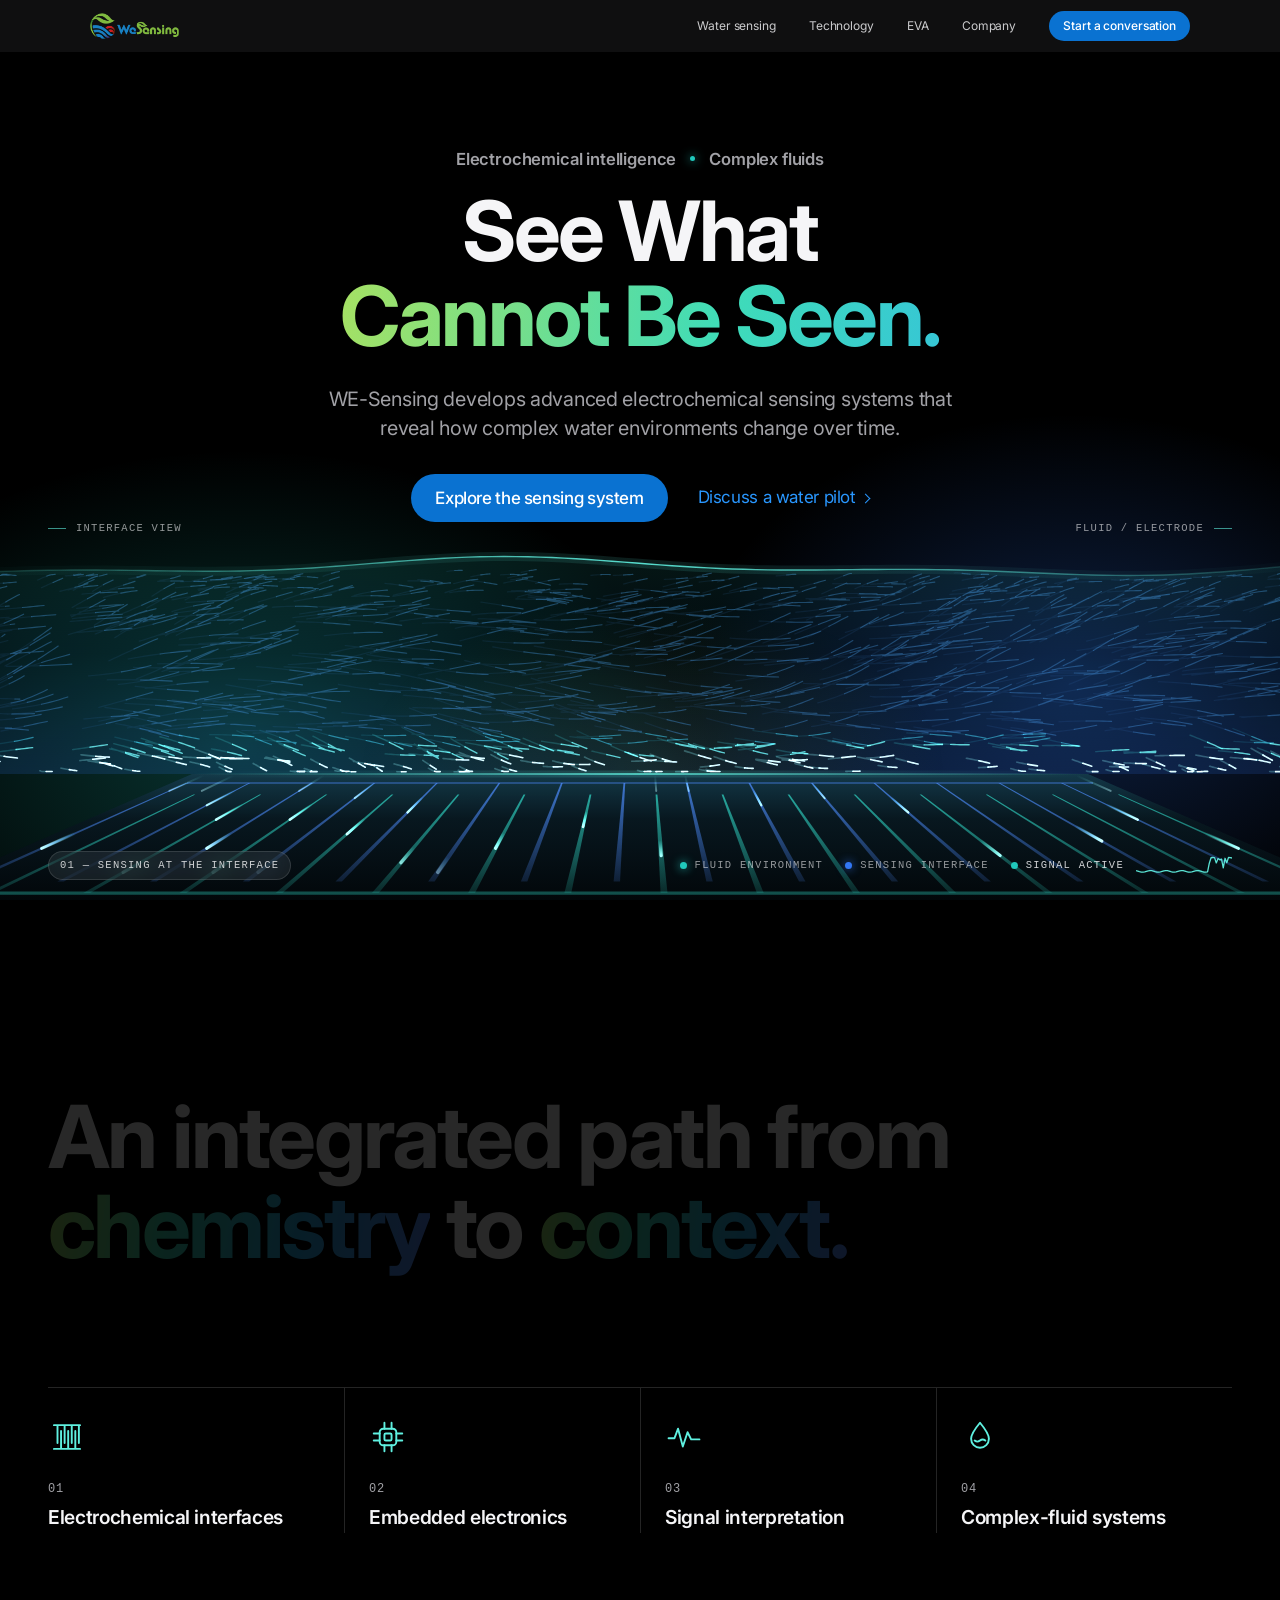
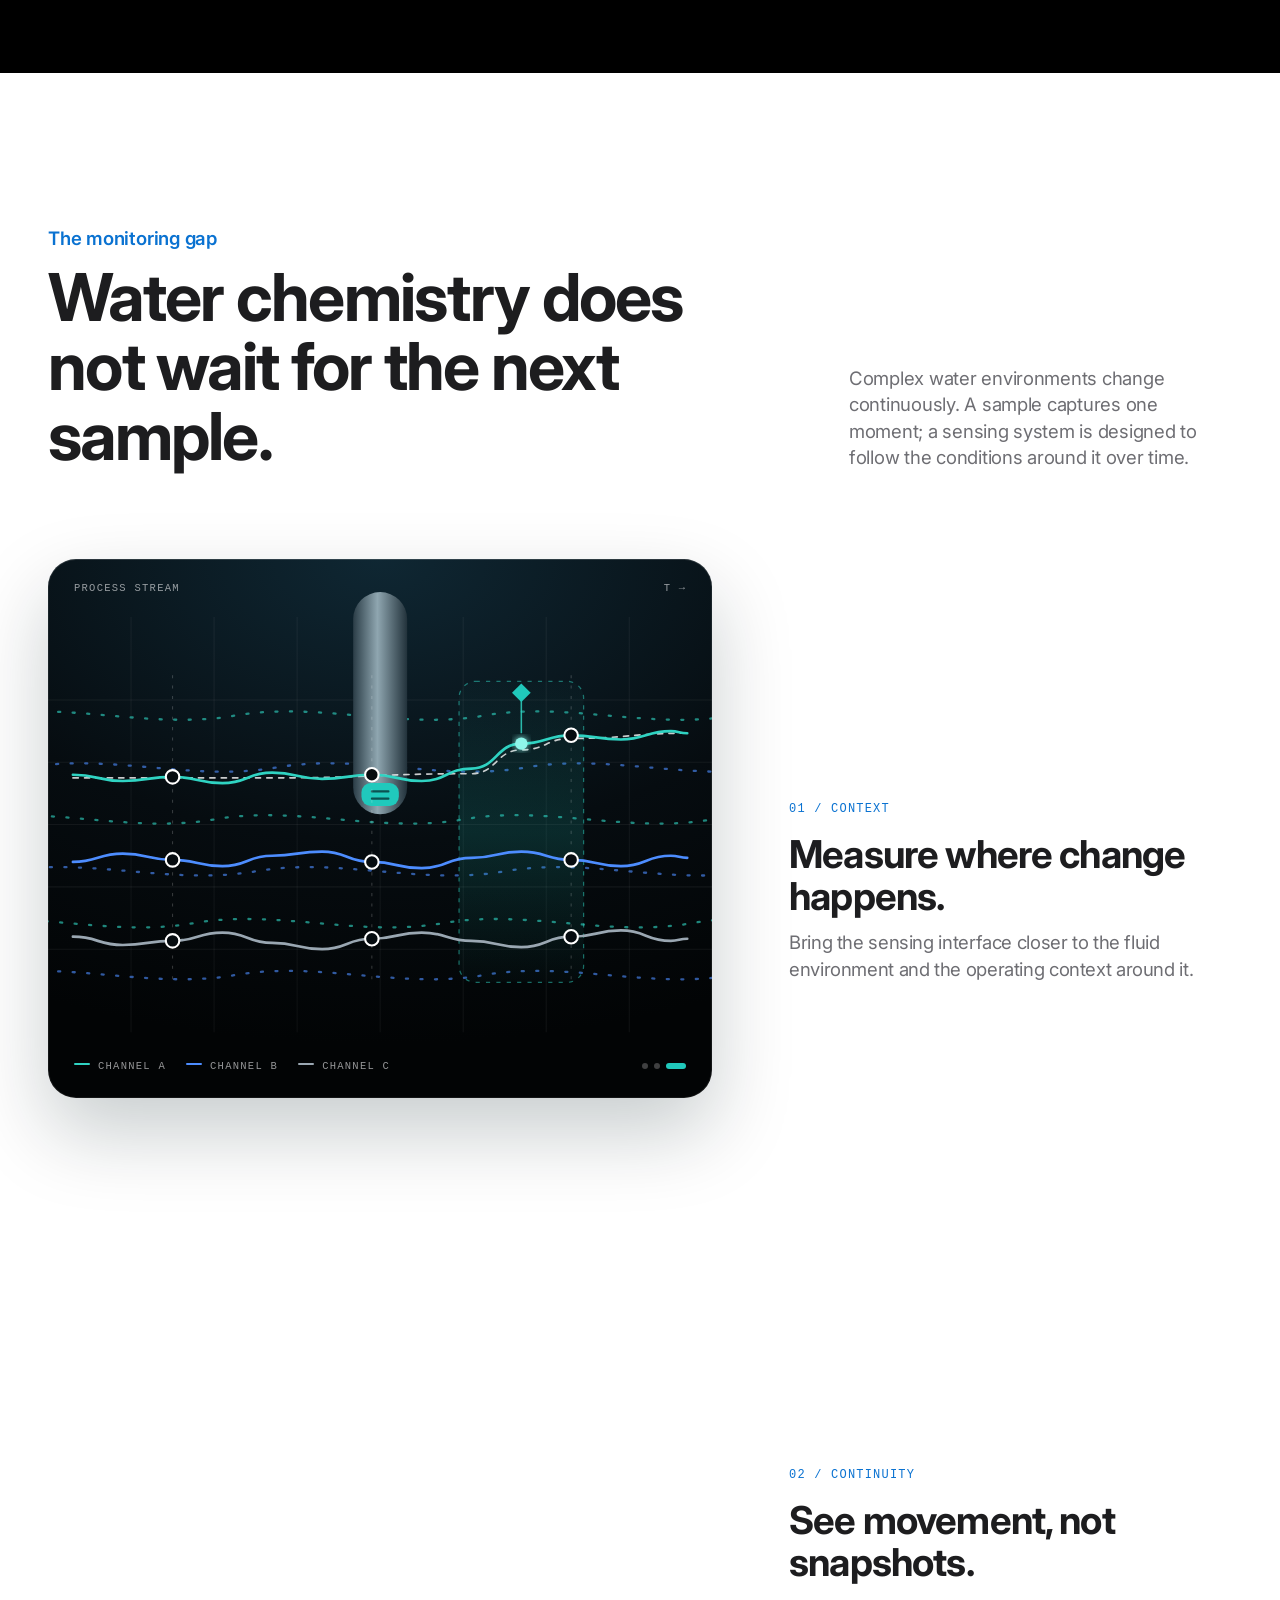
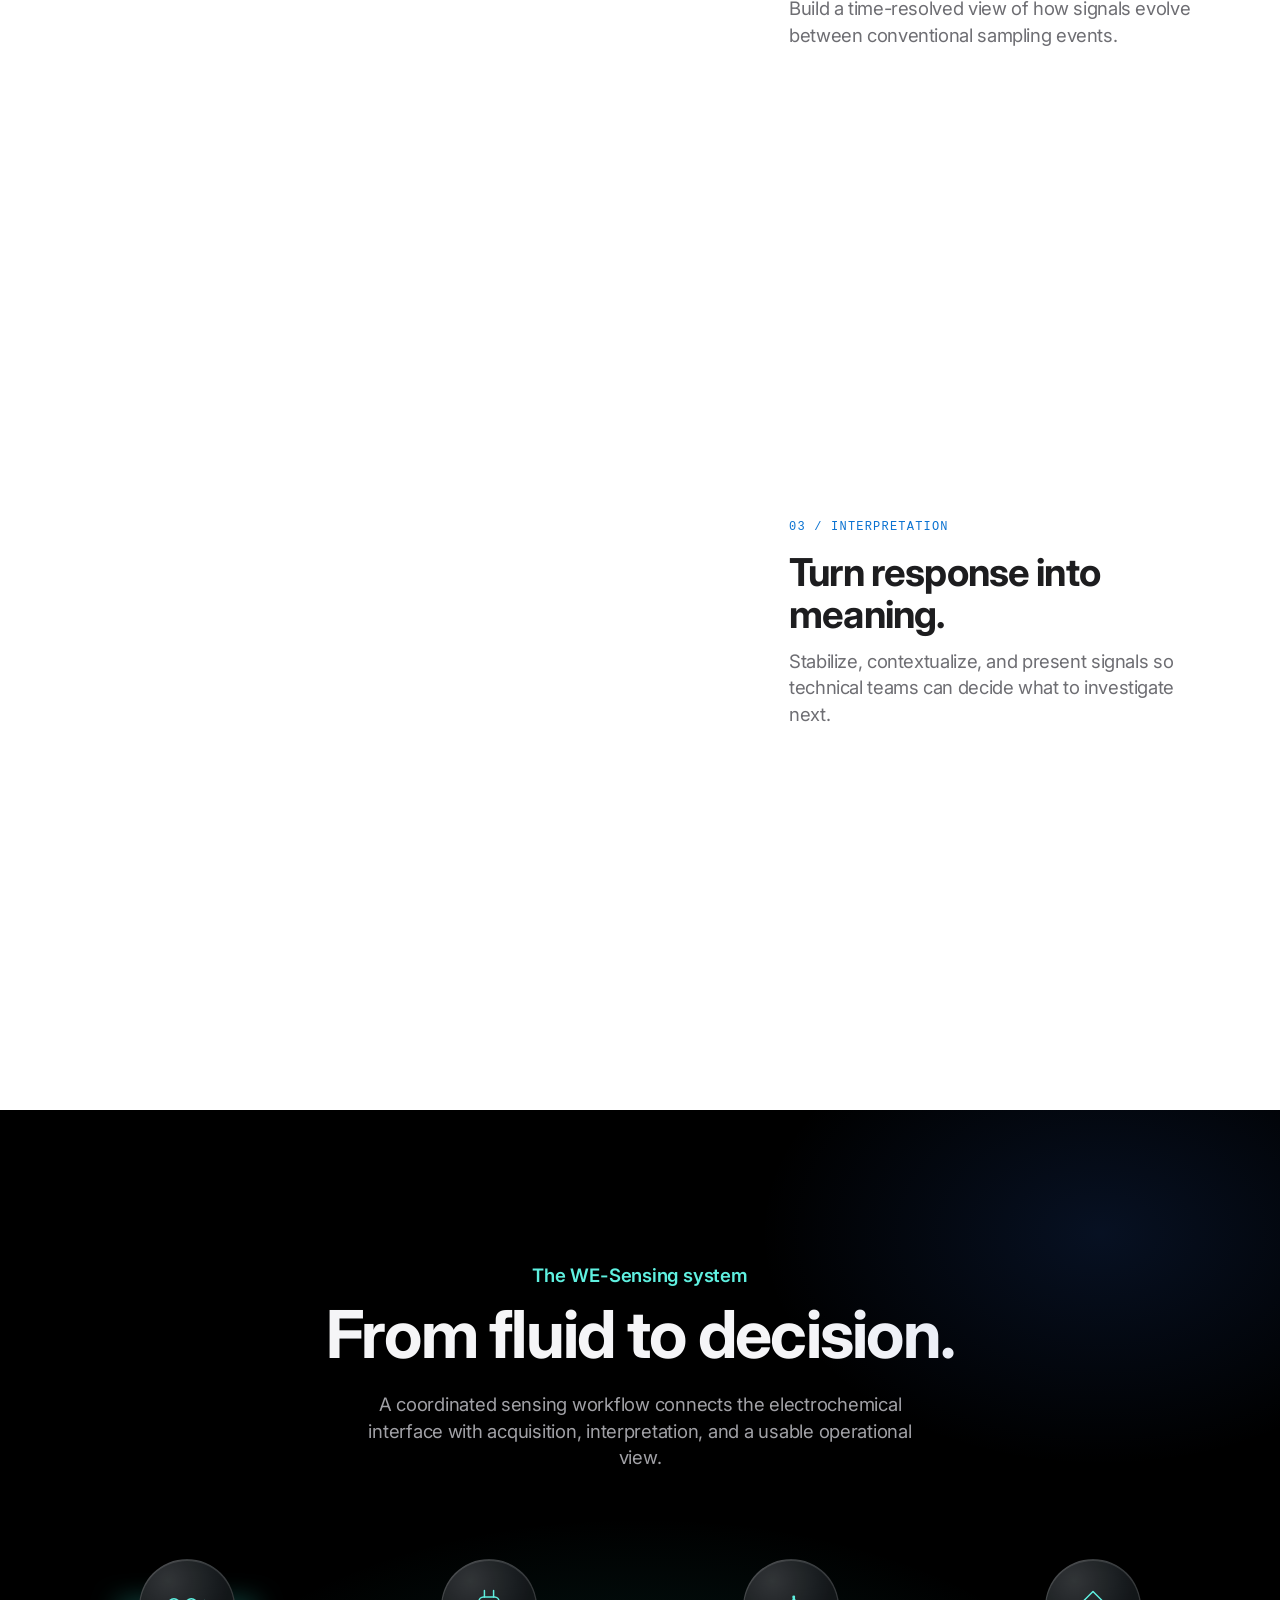
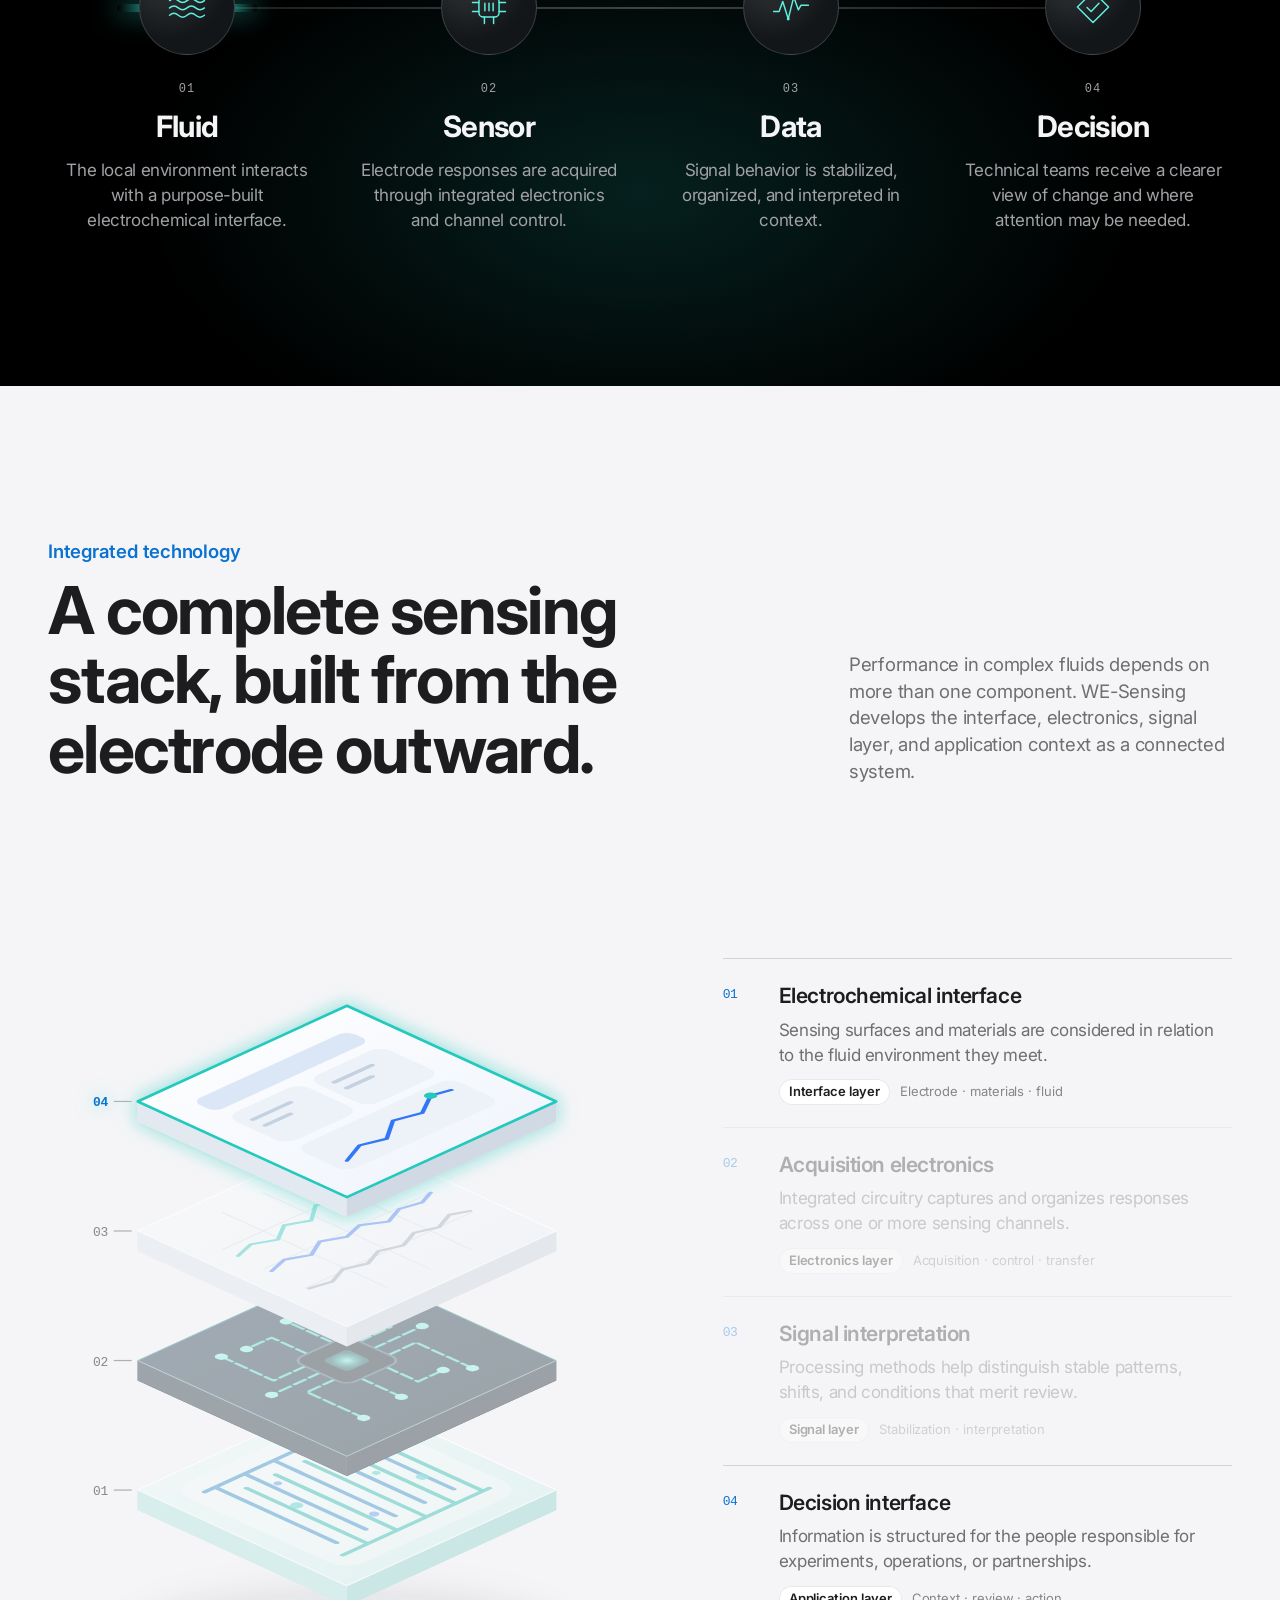
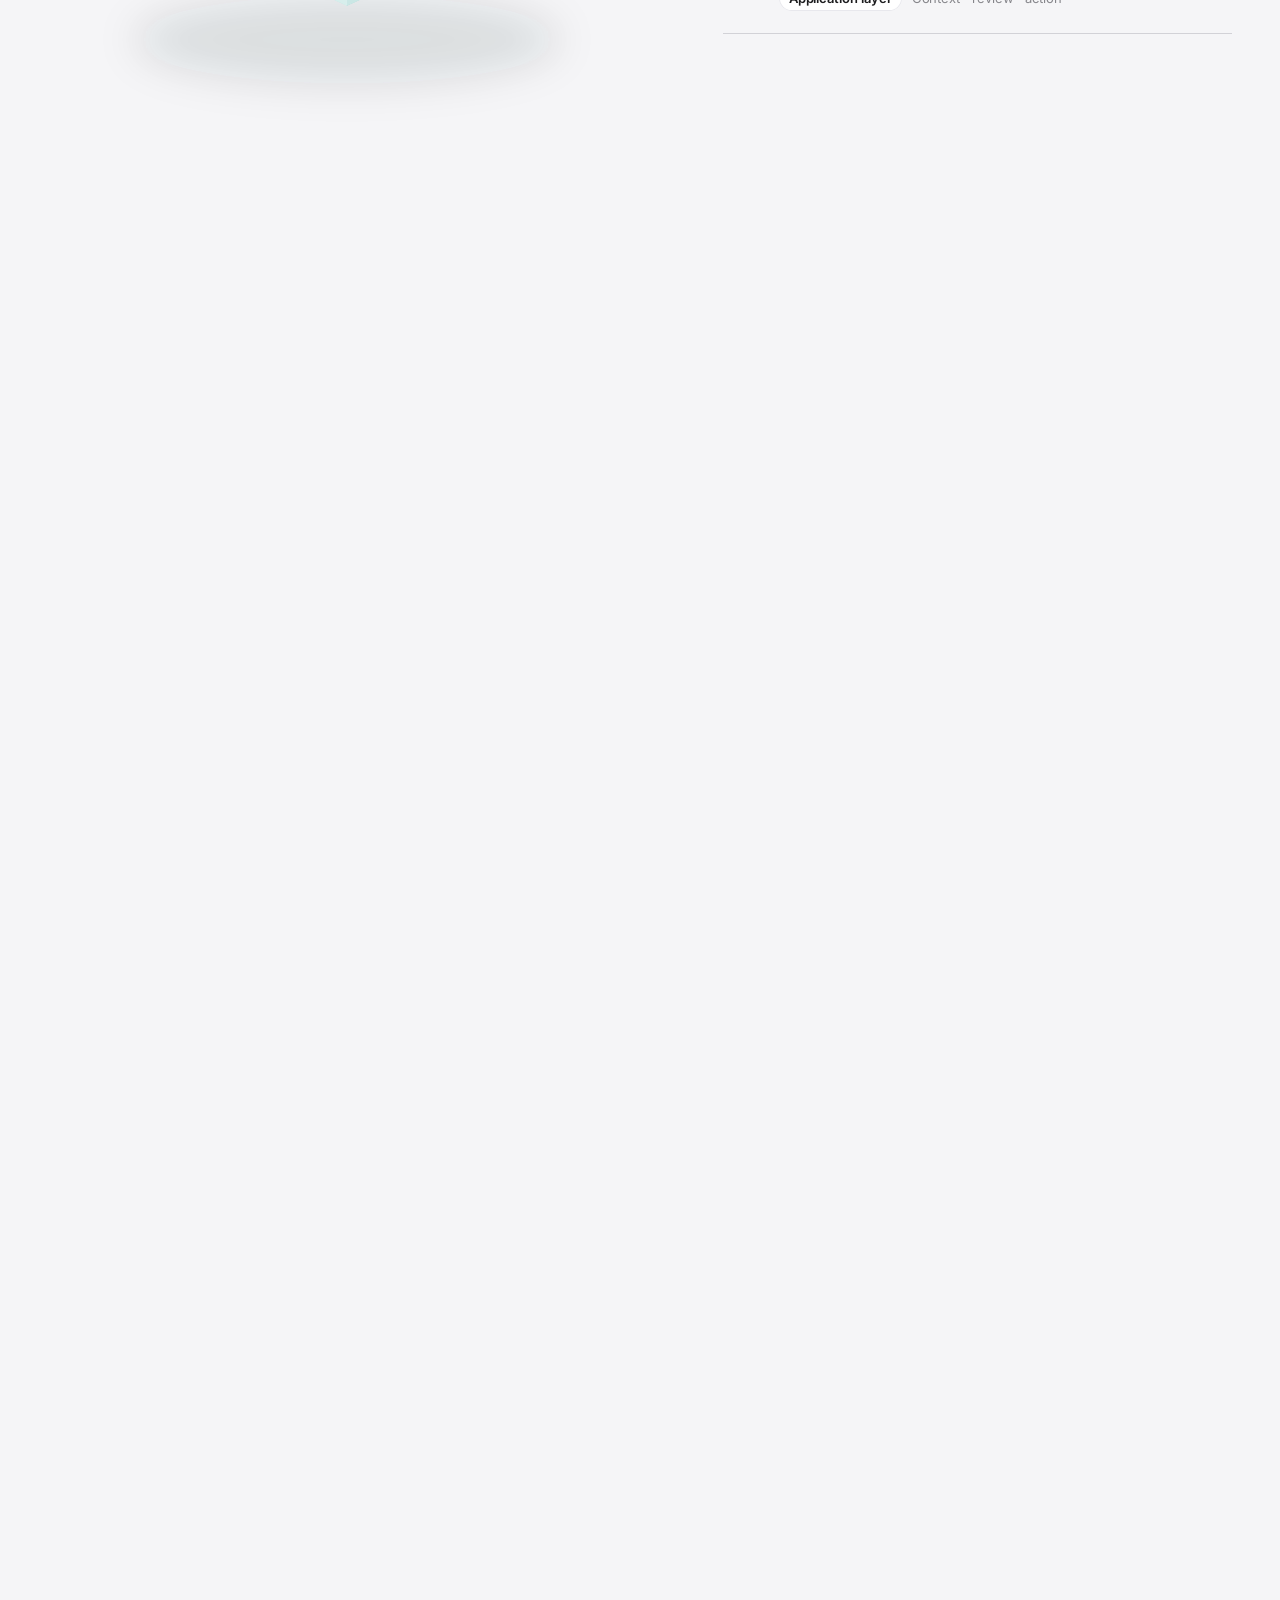
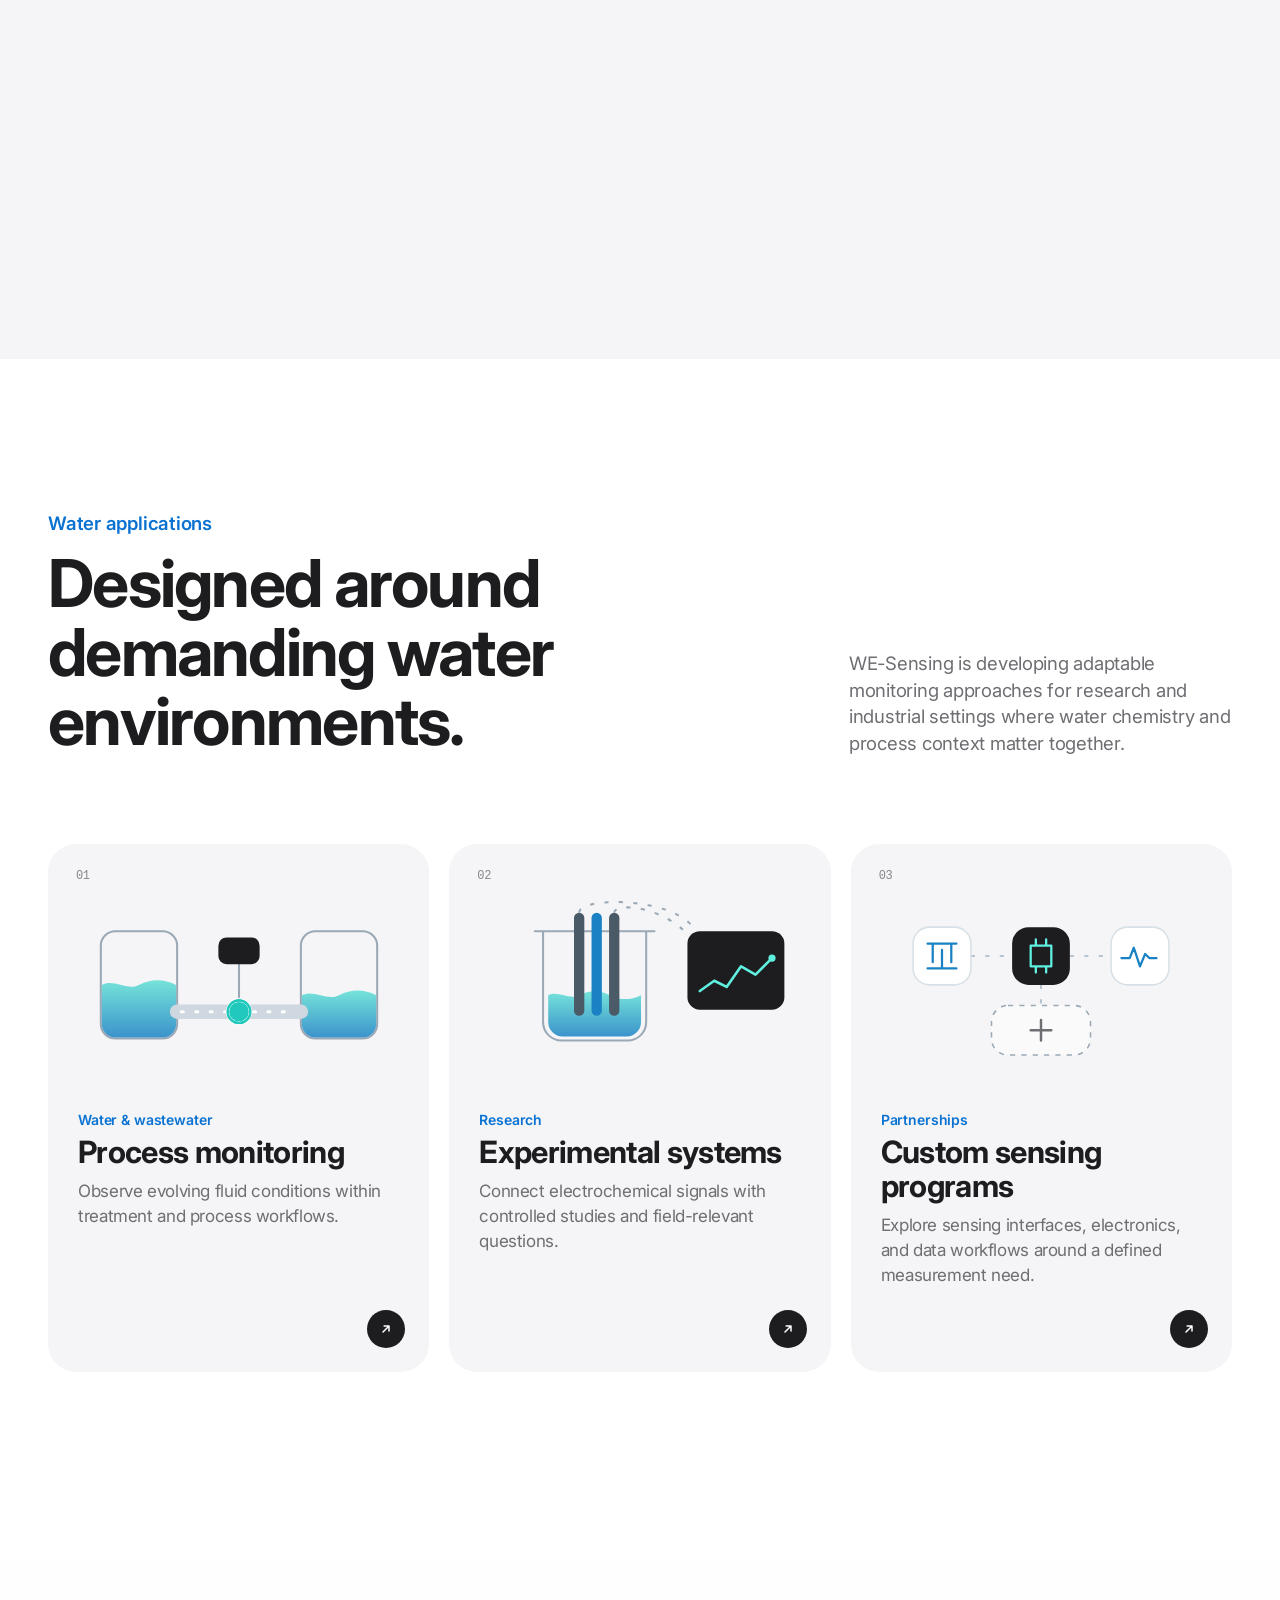
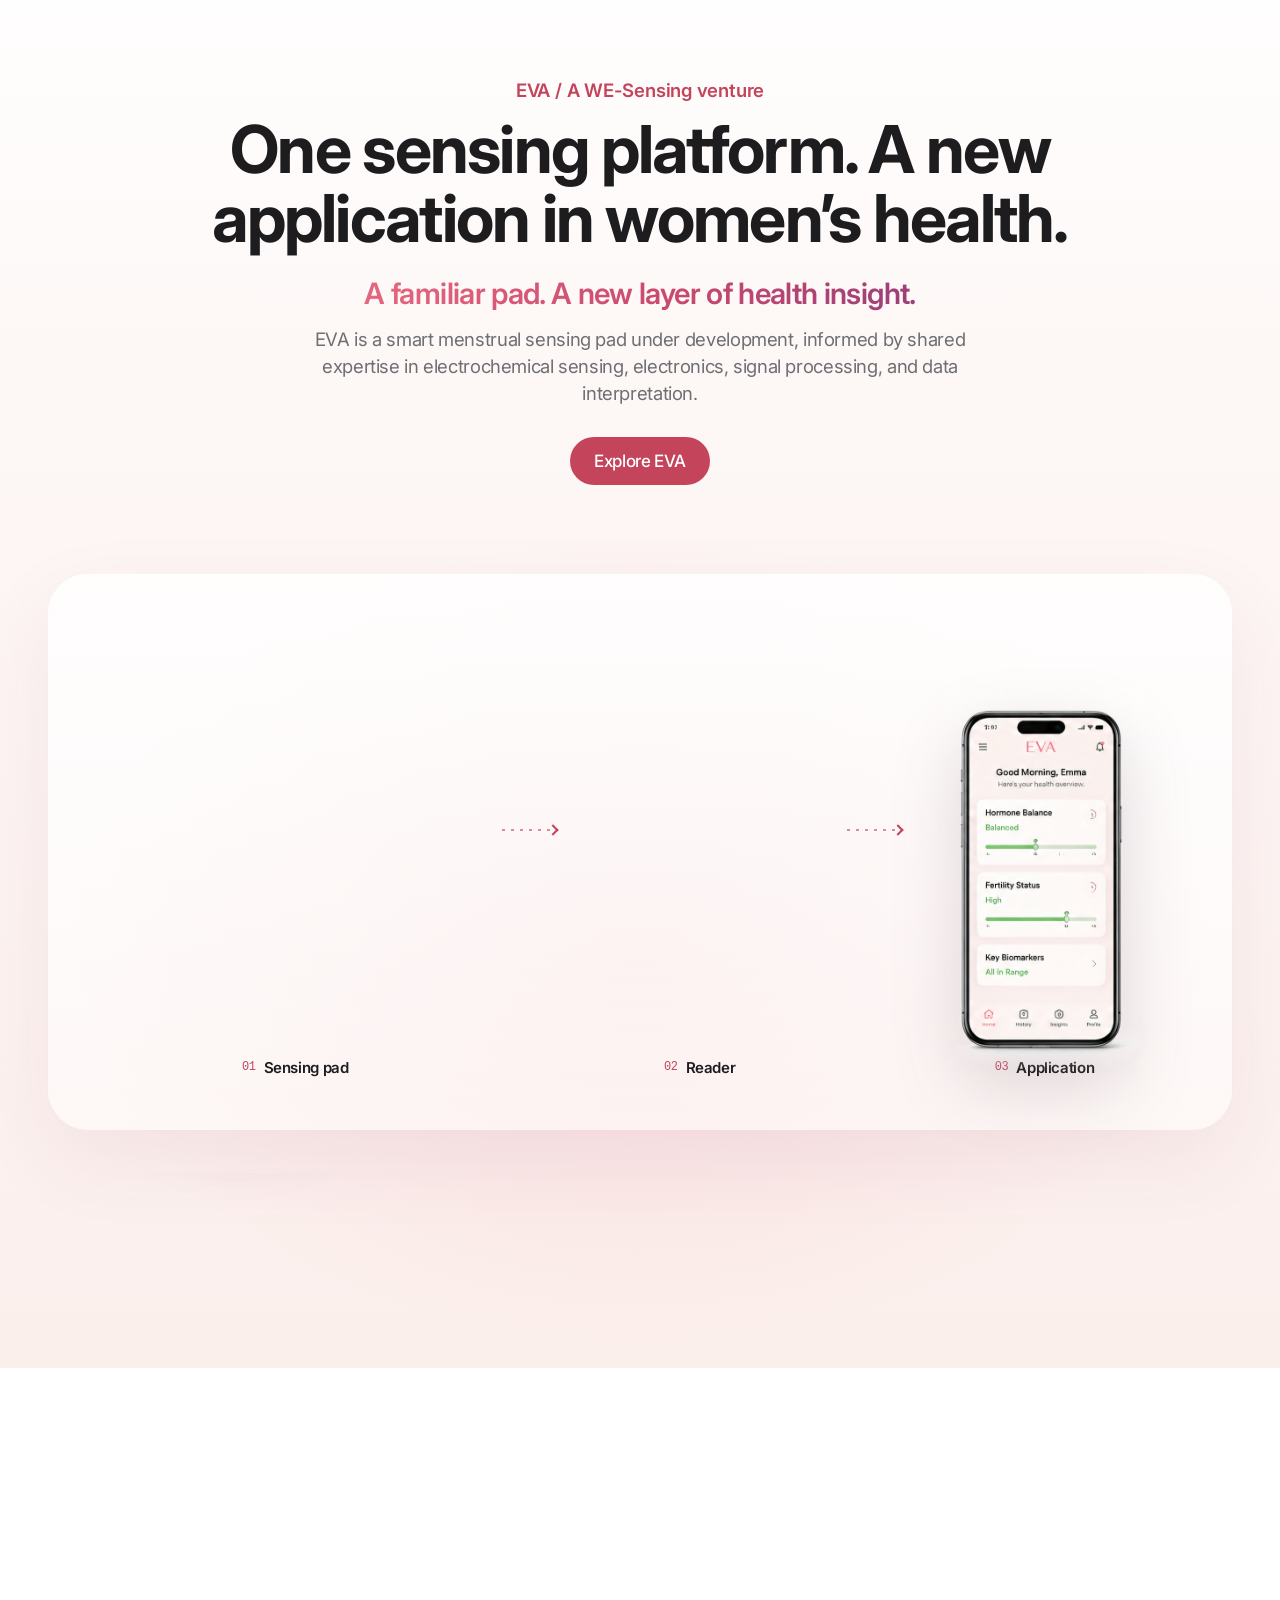
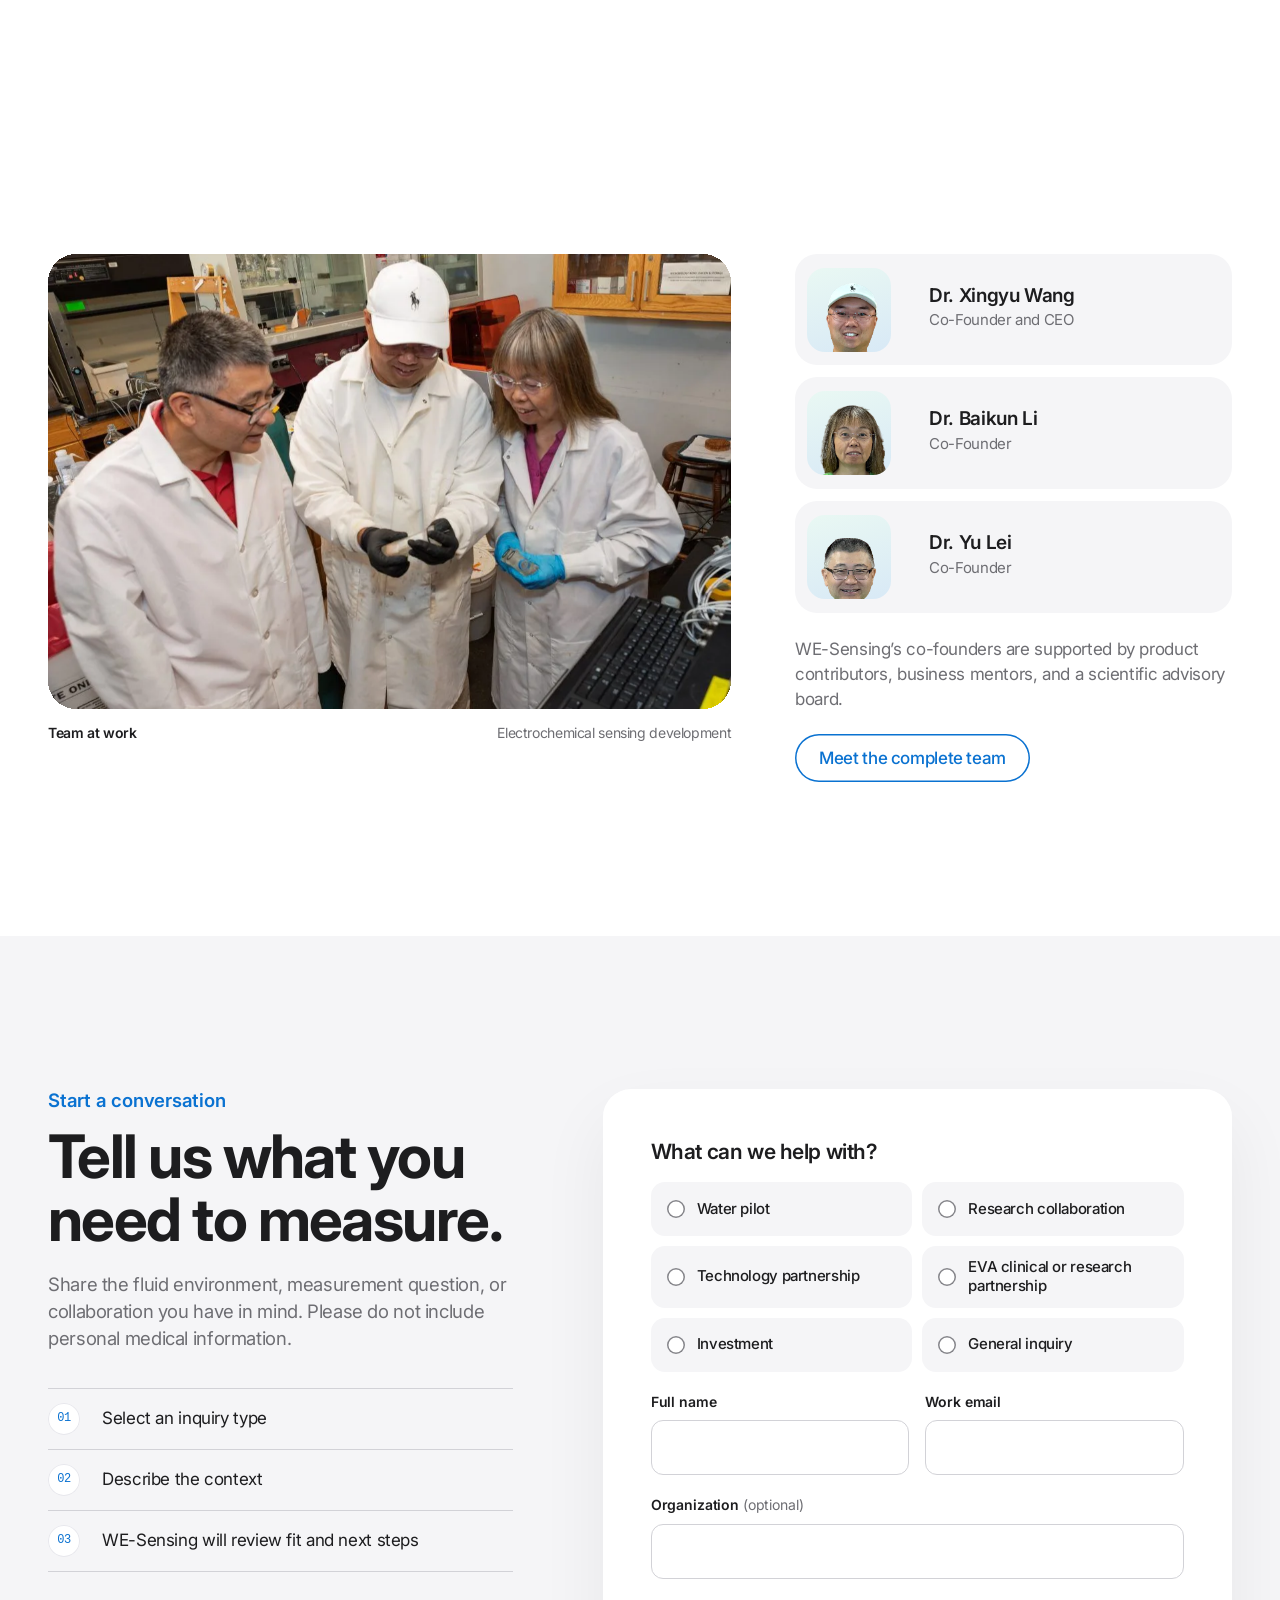
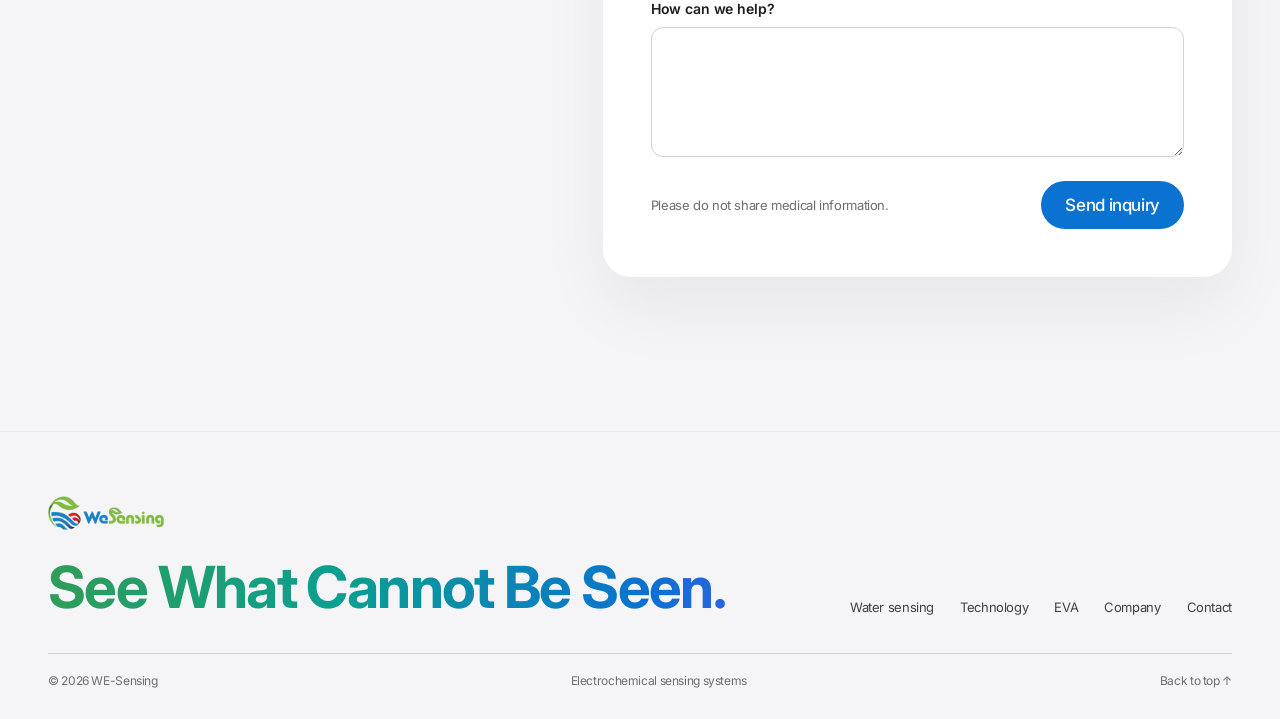
==== commit 13b5a85c: "Lead with the new slogan and refresh EVA and team imagery - Hero headline is now "See What Cannot Be" ====
--- a/index.html
+++ b/index.html
@@ -9,11 +9,12 @@
   <meta property="og:description" content="Advanced electrochemical sensing systems for complex water environments.">
   <meta property="og:type" content="website">
   <meta property="og:url" content="https://we-sensing.com/">
-  <meta property="og:image" content="https://we-sensing.com/assets/og/we-sensing-social.jpg">
+  <meta property="og:image" content="https://we-sensing.com/assets/og/we-sensing-social.jpg?v=20261001">
+  <meta property="og:image:alt" content="WE-Sensing — See What Cannot Be Seen">
   <meta property="og:image:width" content="1200">
   <meta property="og:image:height" content="630">
   <meta name="twitter:card" content="summary_large_image">
-  <meta name="twitter:image" content="https://we-sensing.com/assets/og/we-sensing-social.jpg">
+  <meta name="twitter:image" content="https://we-sensing.com/assets/og/we-sensing-social.jpg?v=20261001">
   <title>WE-Sensing | Electrochemical sensing for complex water</title>
   <script>document.documentElement.classList.add('js');</script>
   <link rel="preconnect" href="https://fonts.googleapis.com">
@@ -63,7 +64,7 @@
 
       <div class="hero-copy page-width">
         <p class="hero-eyebrow"><span>Electrochemical intelligence</span><span>Complex fluids</span></p>
-        <h1 id="hero-title">Make invisible chemistry <em>measurable.</em></h1>
+        <h1 id="hero-title">See What <em>Cannot Be Seen.</em></h1>
         <p class="hero-intro">WE-Sensing develops advanced electrochemical sensing systems that reveal how complex water environments change over time.</p>
         <div class="hero-actions">
           <a class="btn btn-primary" href="#workflow">Explore the sensing system</a>
--- a/assets/page-extensions.css
+++ b/assets/page-extensions.css
@@ -96,6 +96,13 @@
   transform-origin: center bottom; transition: transform .9s var(--ease);
 }
 .team-directory .team-card:hover .team-card__portrait img { transform: scale(1.045); }
+/* Tightly cropped photos (portraitScale in team-data.js) are shown whole, bottom-anchored, and scaled
+   so faces match the other portraits; their image edges are feathered in the WebP itself. */
+.team-directory .team-card__portrait--fitted img {
+  object-fit: contain; object-position: center bottom;
+  transform: scale(var(--portrait-scale, 1)); transform-origin: 50% 100%;
+}
+.team-directory .team-card:hover .team-card__portrait--fitted img { transform: scale(calc(var(--portrait-scale, 1) * 1.045)); }
 .team-card__body { padding: 18px 20px 22px; }
 .team-directory .team-card h3 { font-size: 21px; font-weight: 600; line-height: 1.2; letter-spacing: -.022em; }
 .team-directory .team-card__role { margin-top: 4px; font-size: 15px; line-height: 1.35; }
@@ -222,8 +229,8 @@
 .eva-product-stage__legend { bottom: clamp(16px, 2.4vw, 30px); flex-wrap: wrap; gap: 8px 22px; }
 .eva-product-stage__legend span { display: inline-flex; align-items: center; gap: 8px; }
 .eva-product-stage__legend i { width: 7px; height: 7px; border-radius: 50%; background: var(--eva-rose); box-shadow: 0 0 10px rgba(233, 119, 134, .9); }
-.eva-product-stage__legend span:nth-child(2) i { background: #5fd0e0; box-shadow: 0 0 10px rgba(95, 208, 224, .9); }
-.eva-product-stage__legend span:nth-child(3) i { background: #f5d6df; box-shadow: none; }
+.eva-product-stage__legend span:nth-child(2) i { background: #f7b6c2; box-shadow: 0 0 10px rgba(247, 182, 194, .9); }
+.eva-product-stage__legend span:nth-child(3) i { background: #fff; box-shadow: none; }
 .eva-hero-disclaimer {
   display: flex; flex-wrap: wrap; align-items: baseline; justify-content: center; gap: 4px 12px;
   width: fit-content; max-width: var(--page); margin: 28px auto 0; padding: 12px 22px;
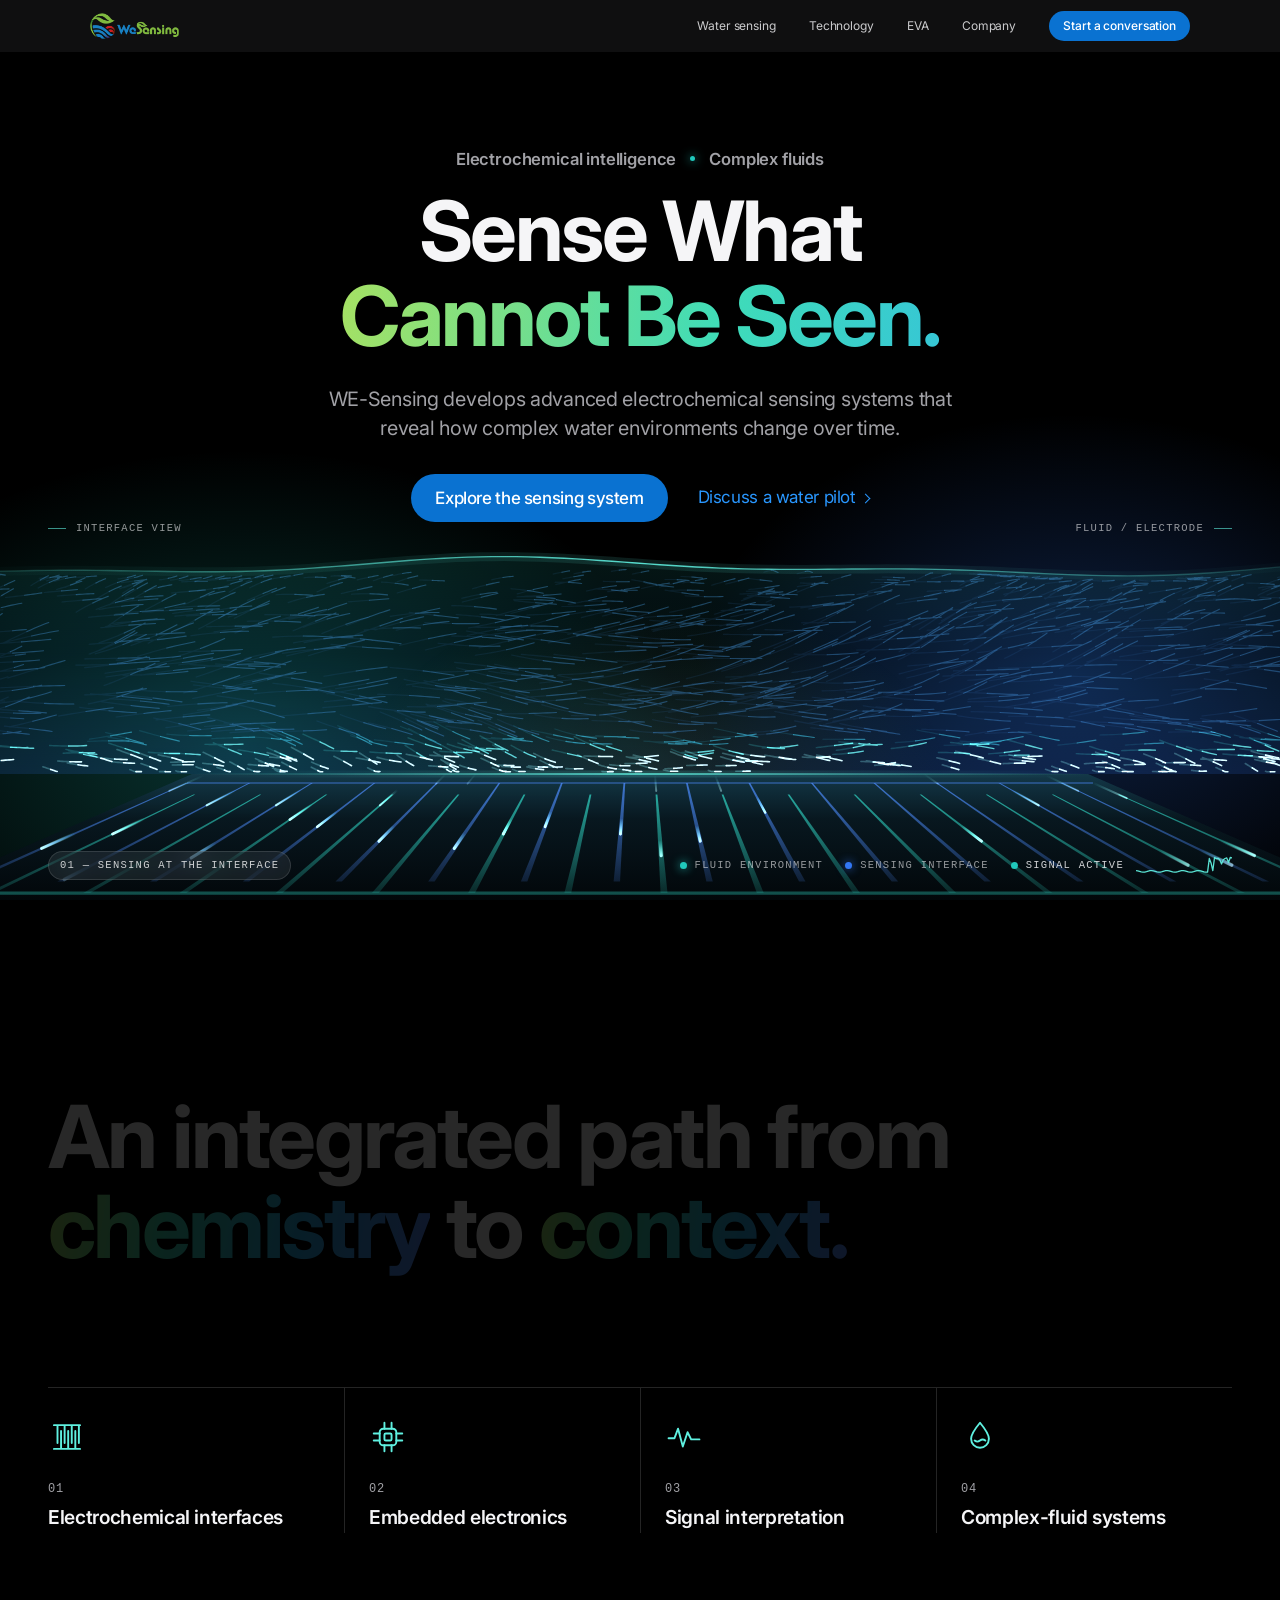
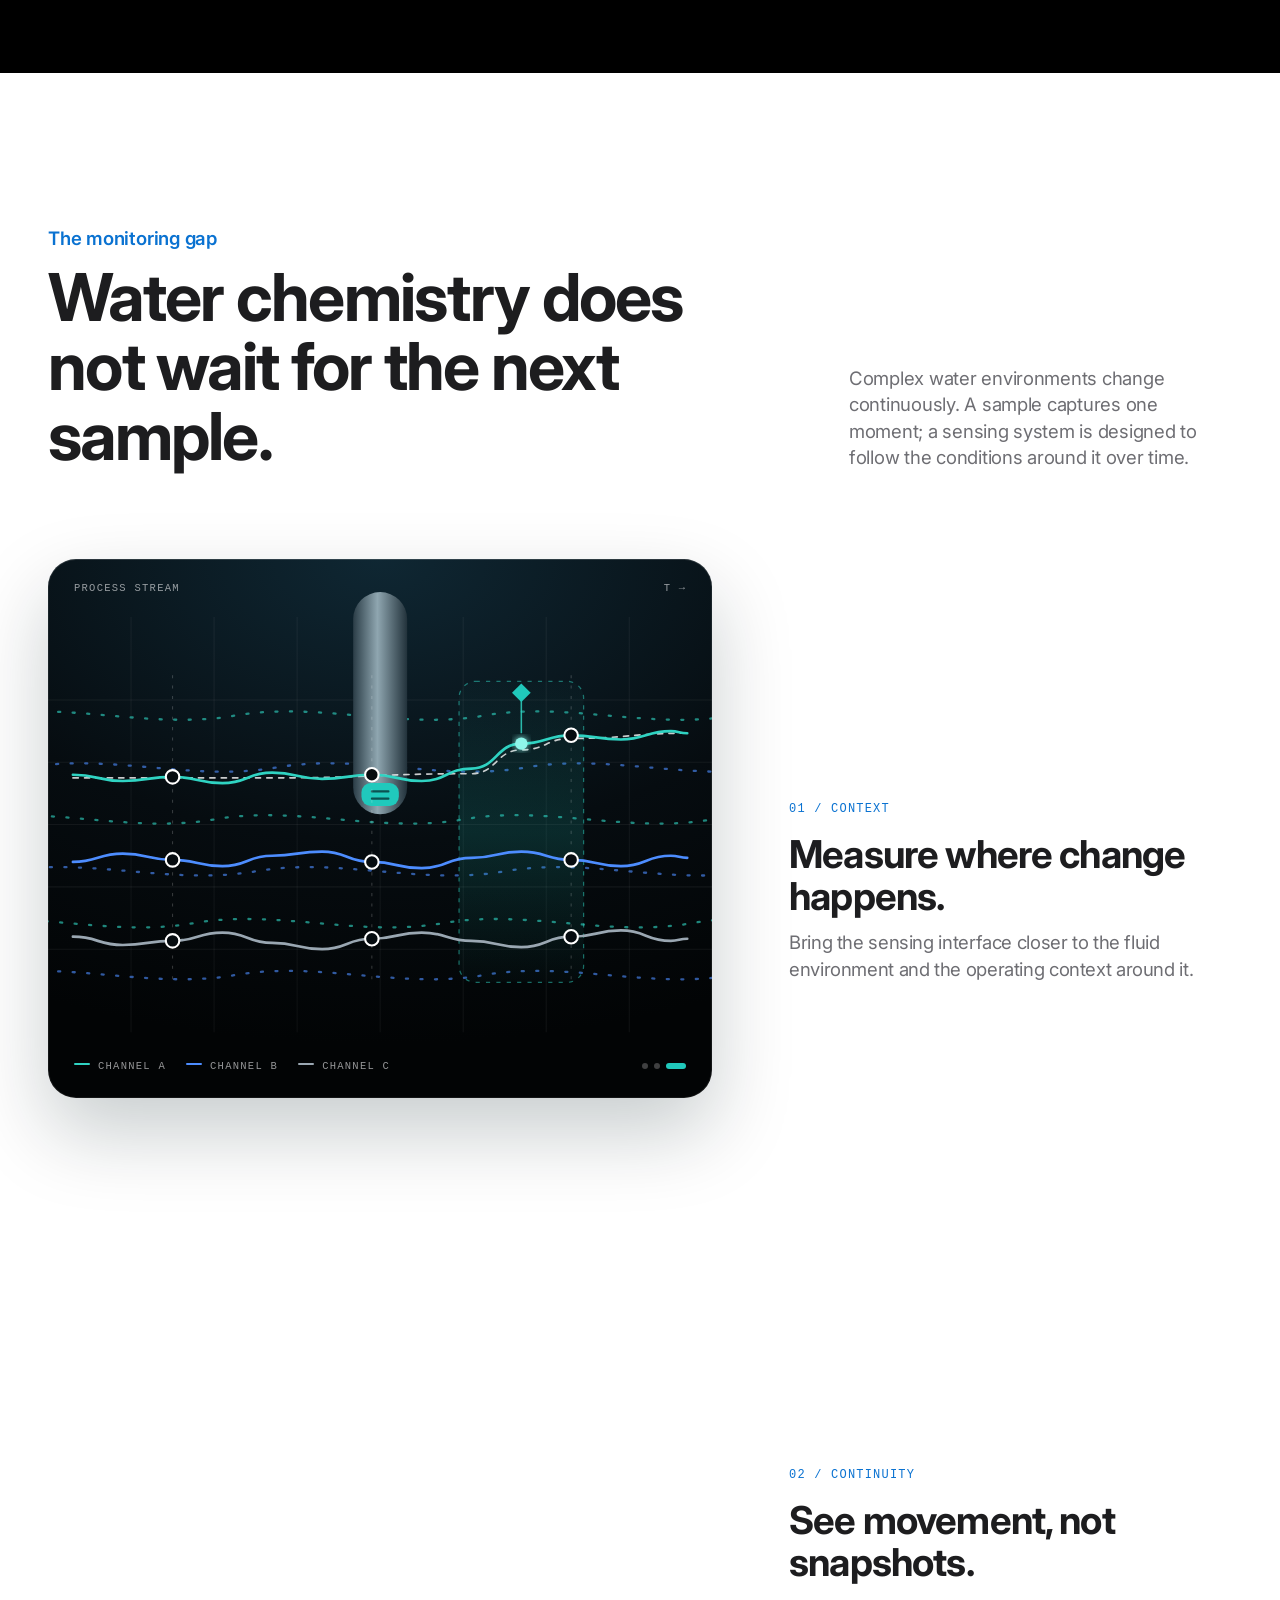
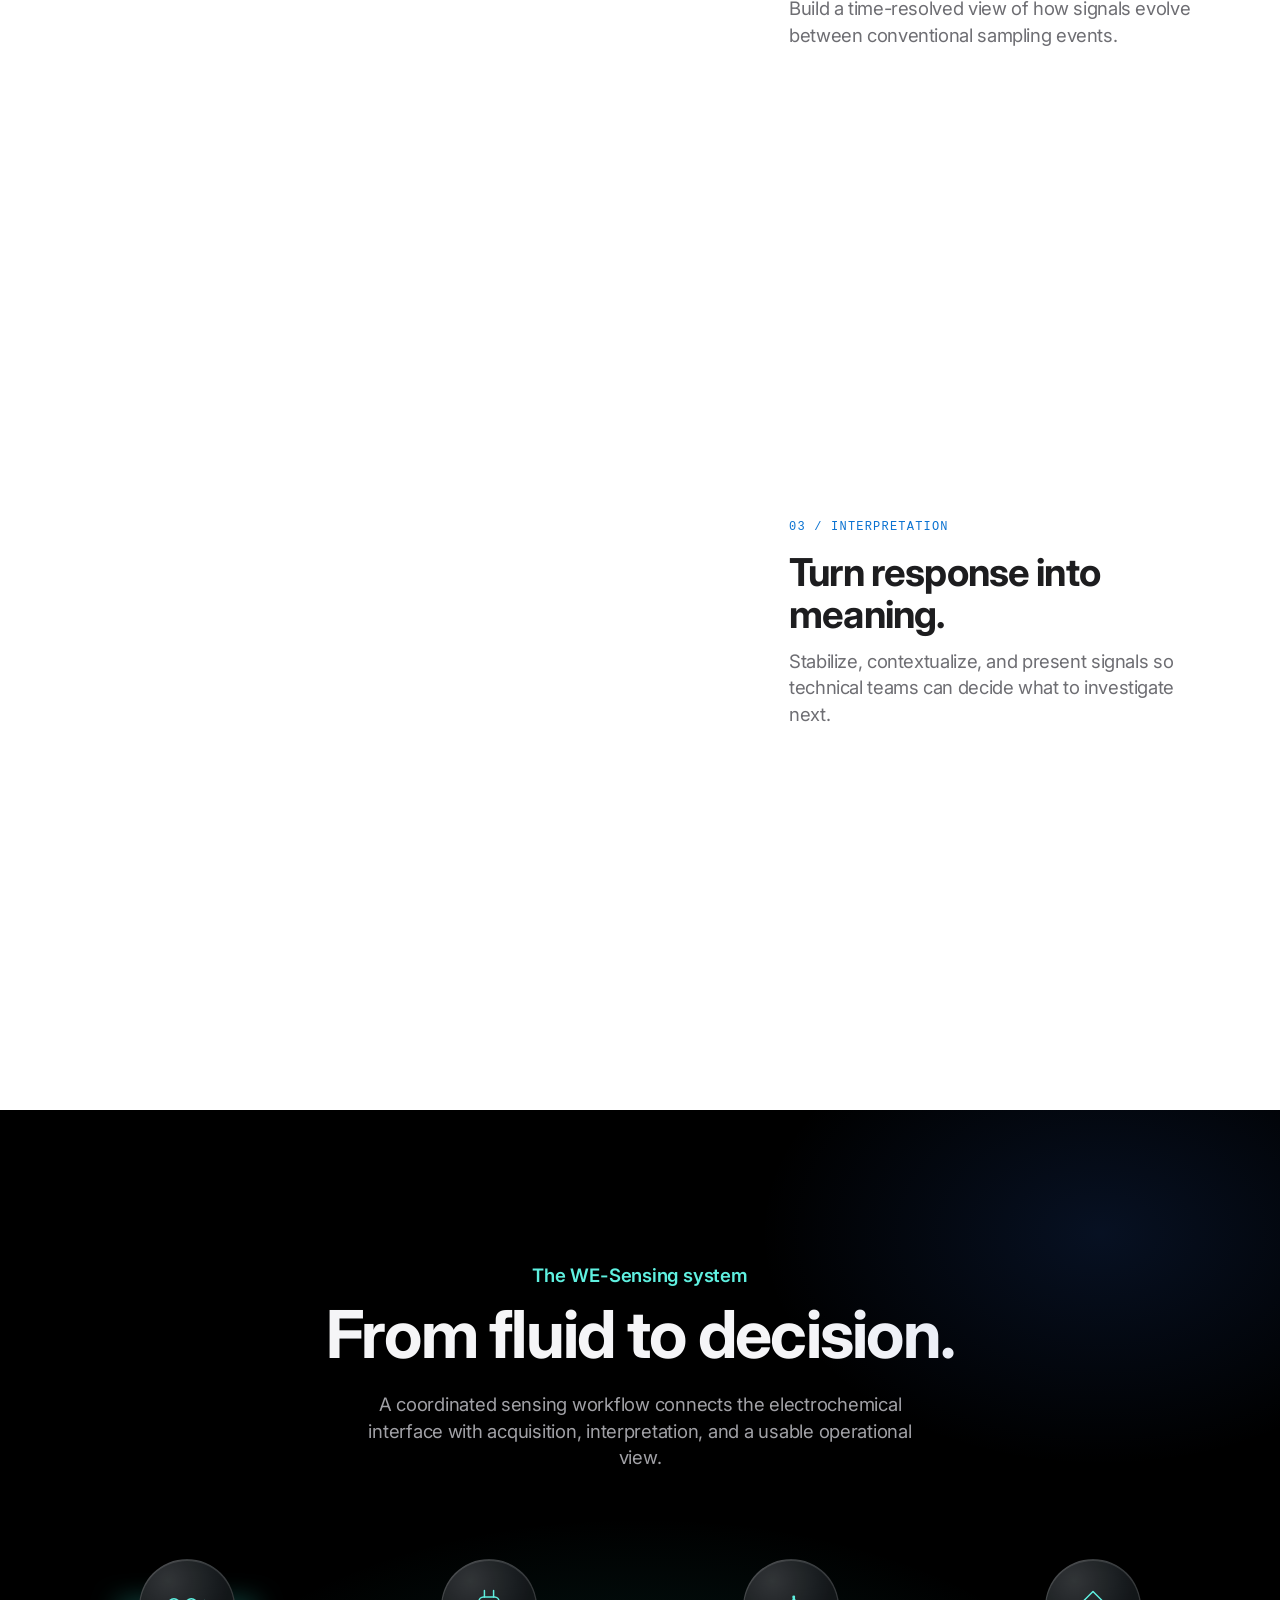
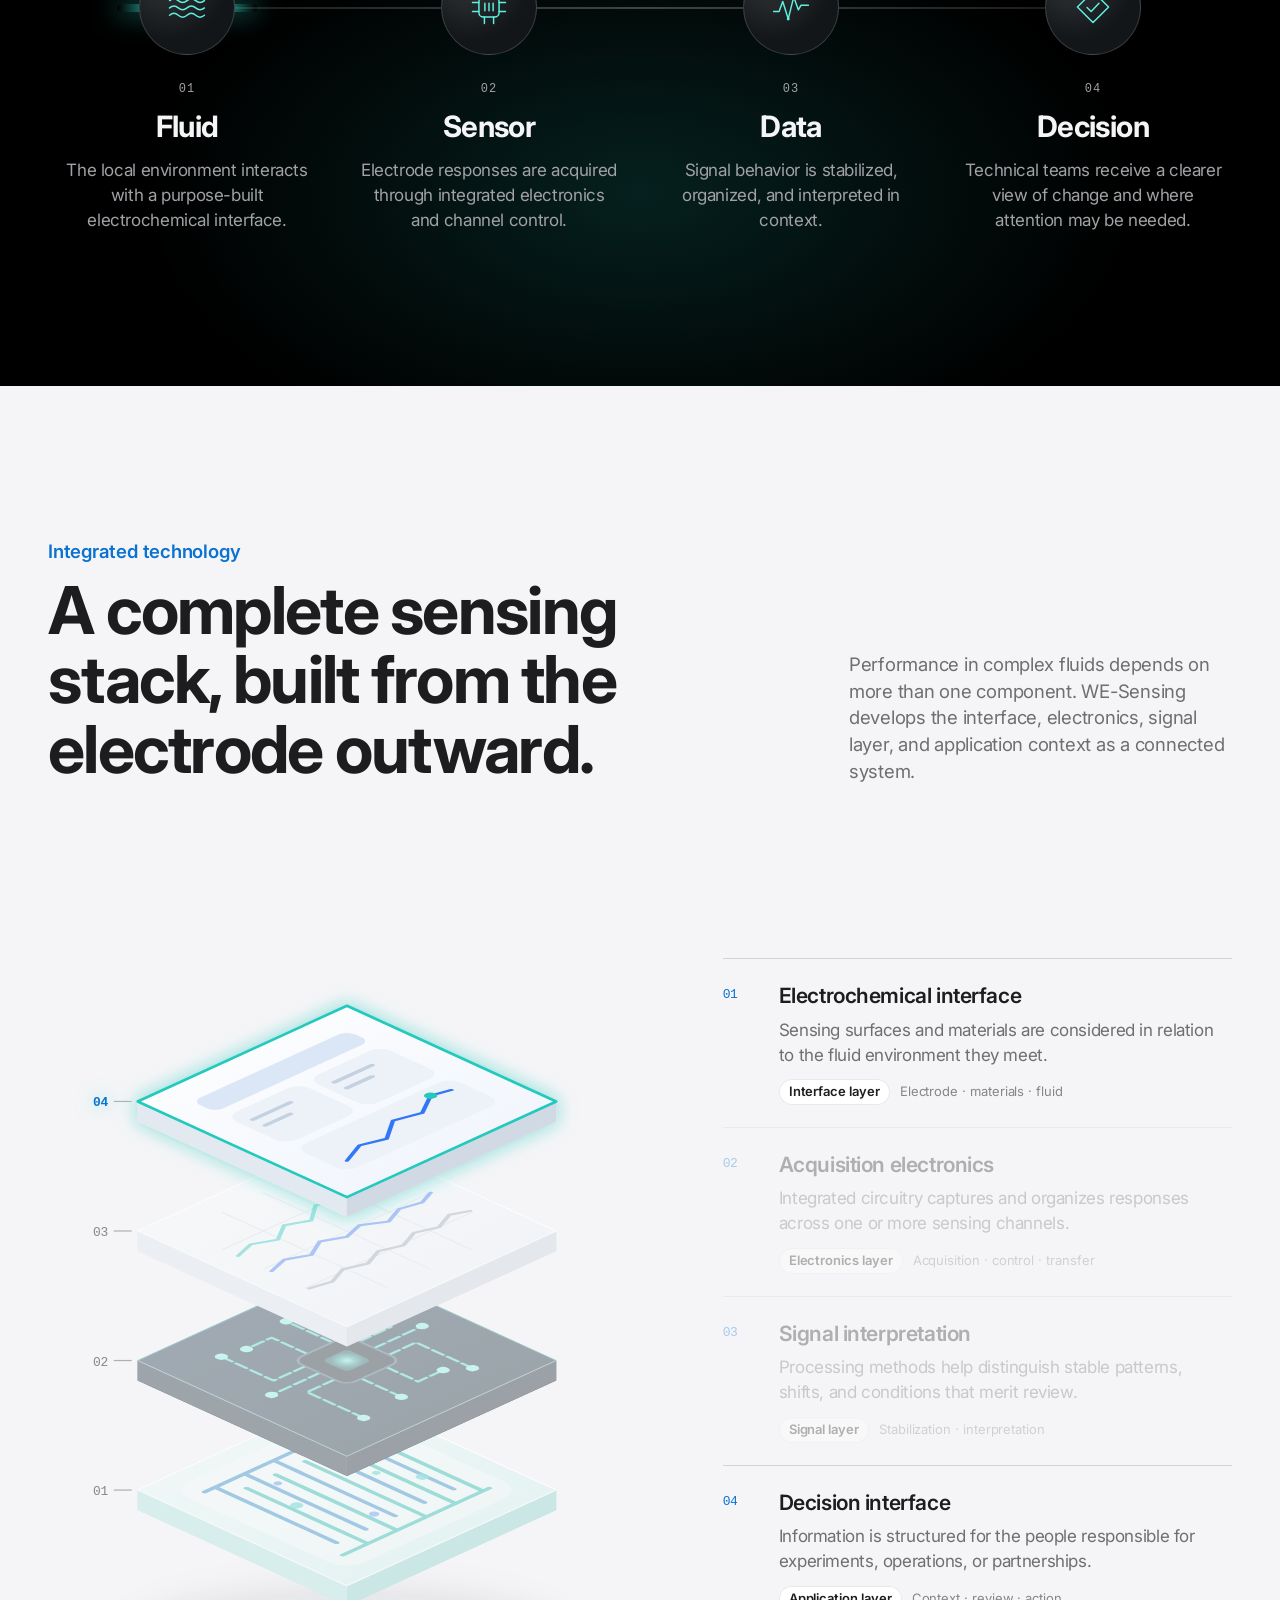
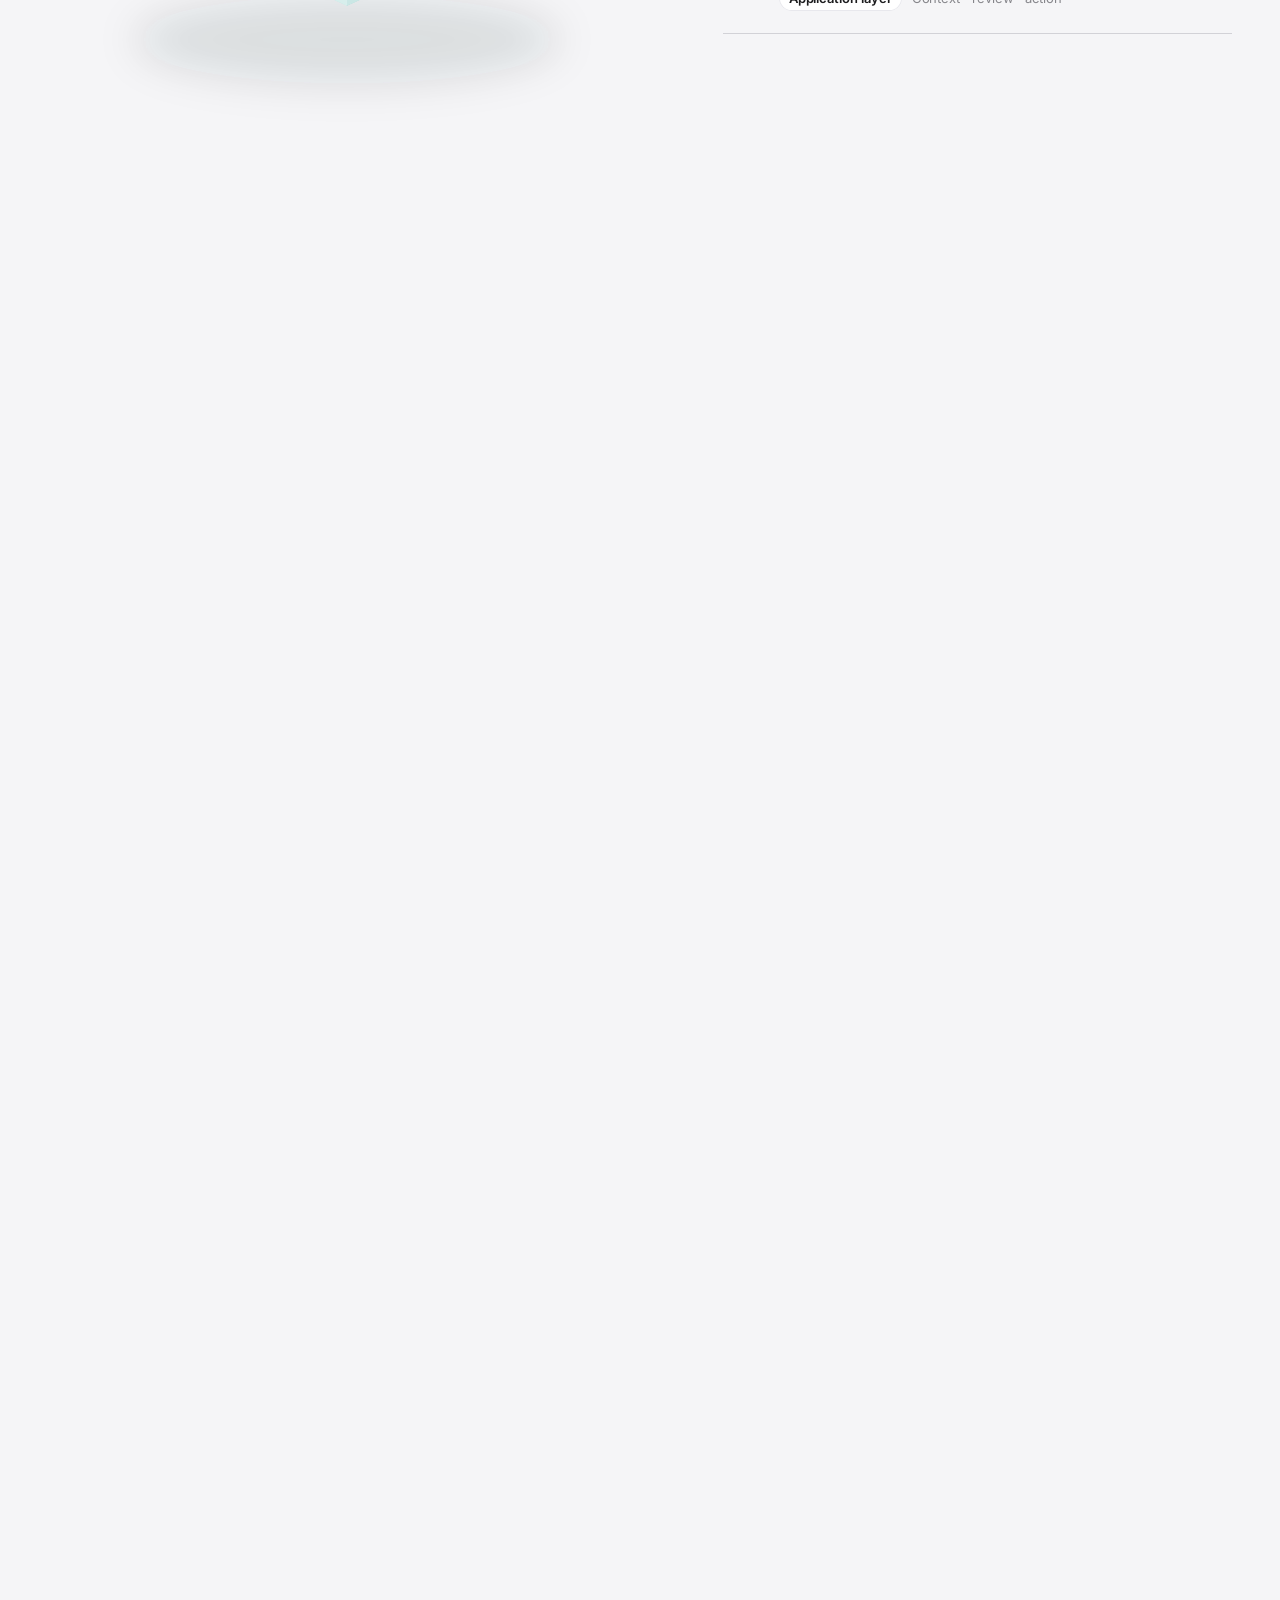
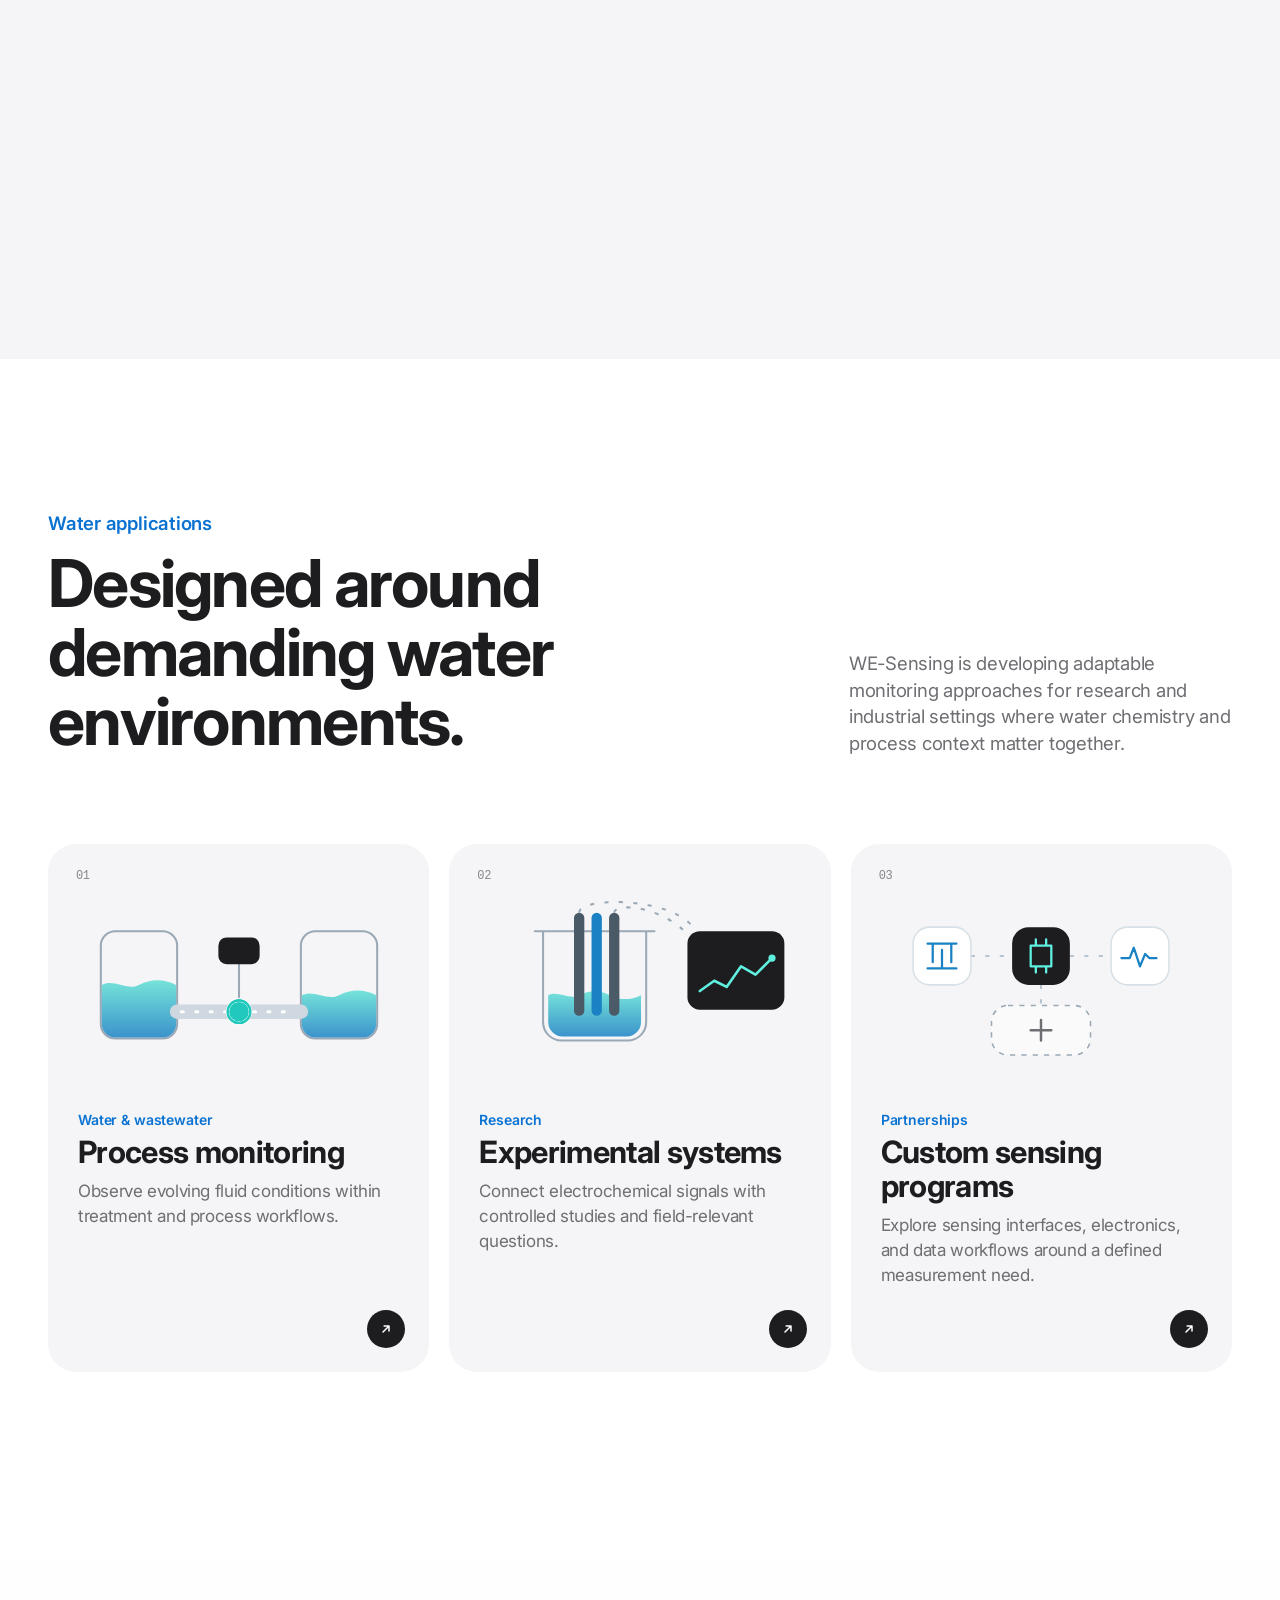
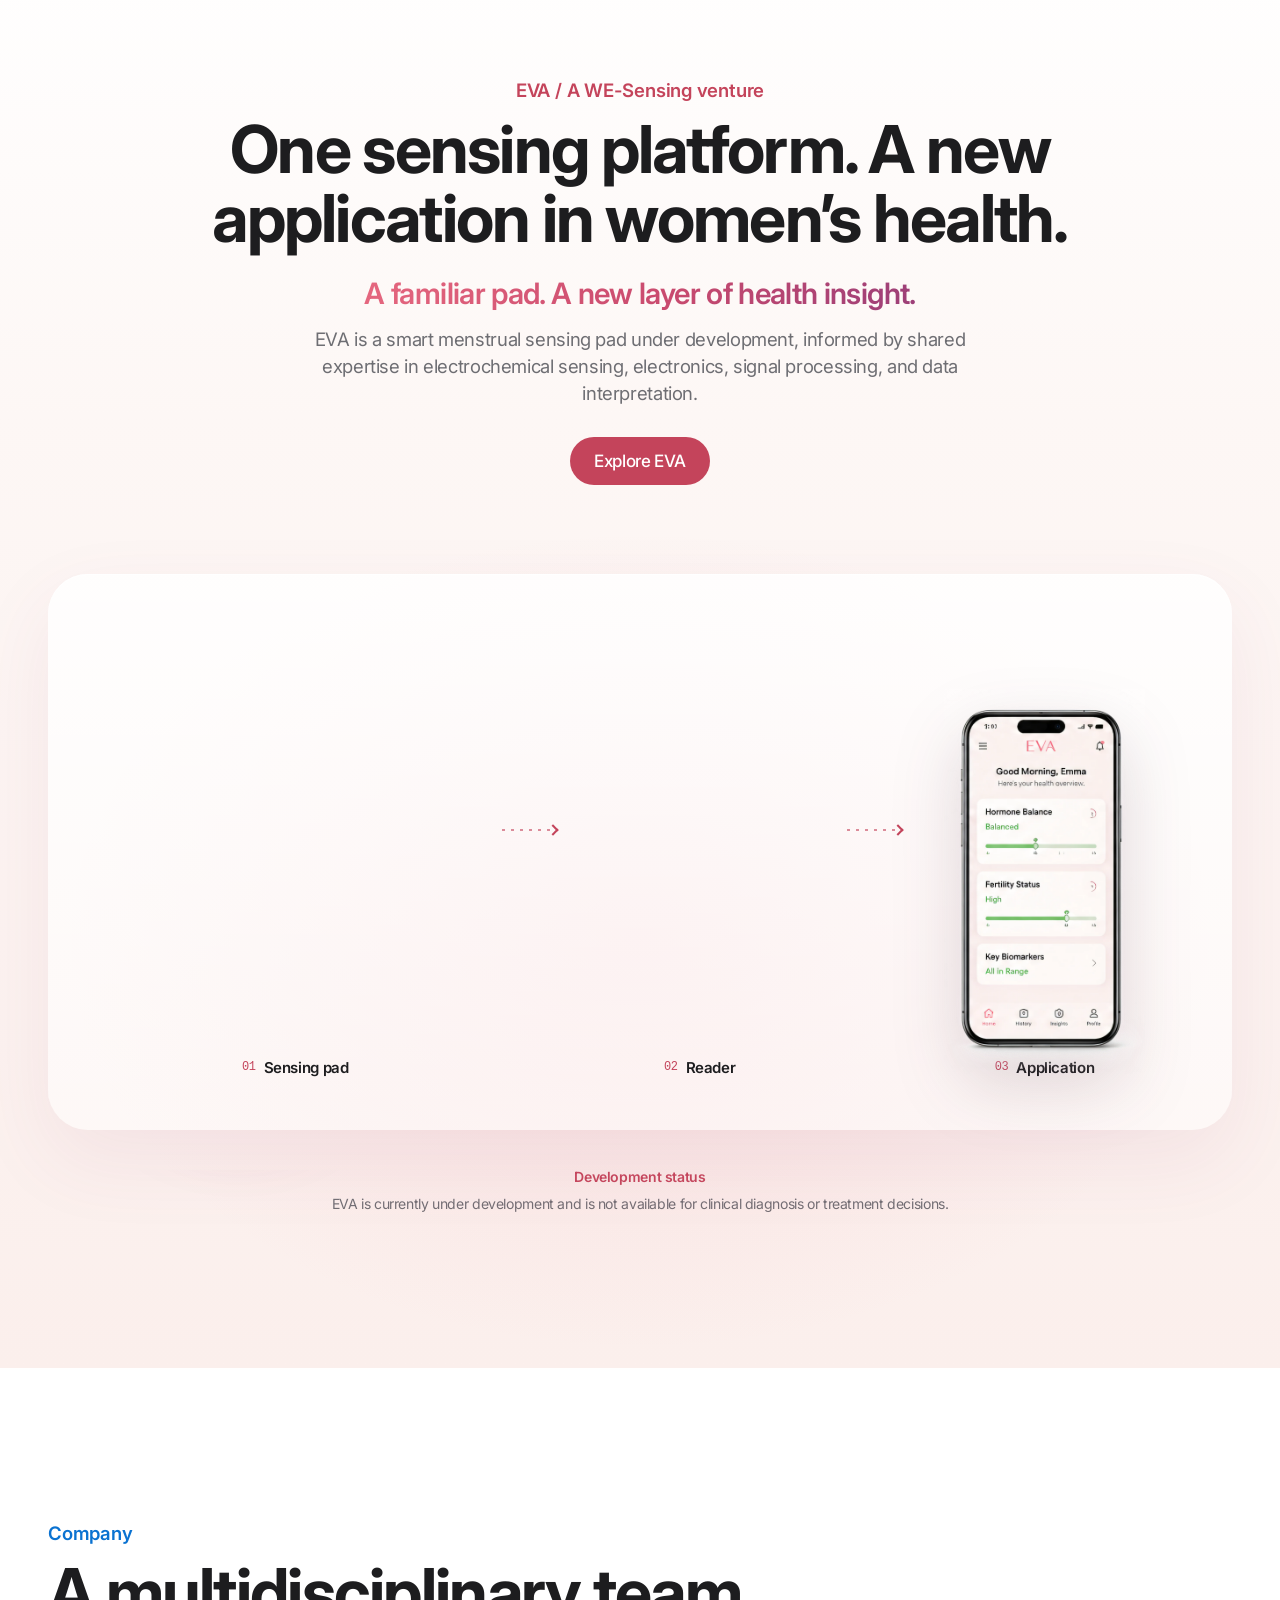
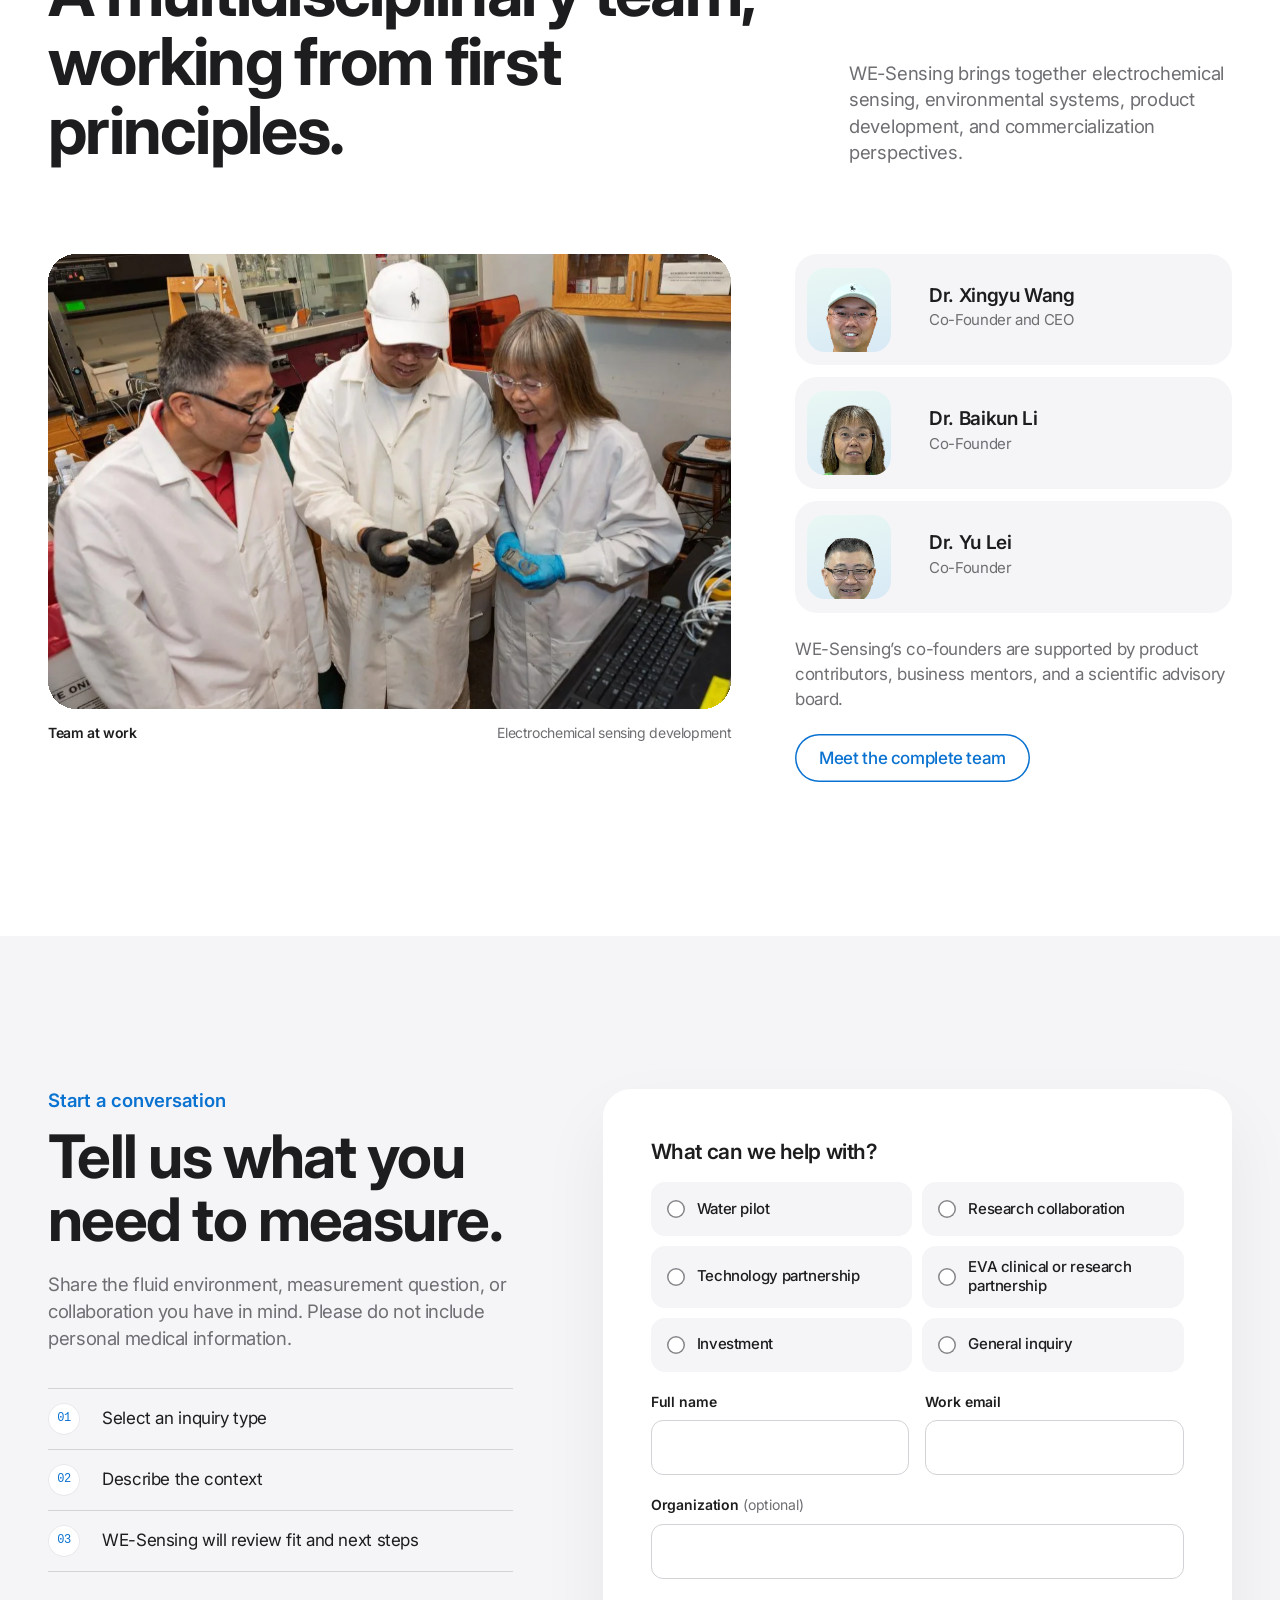
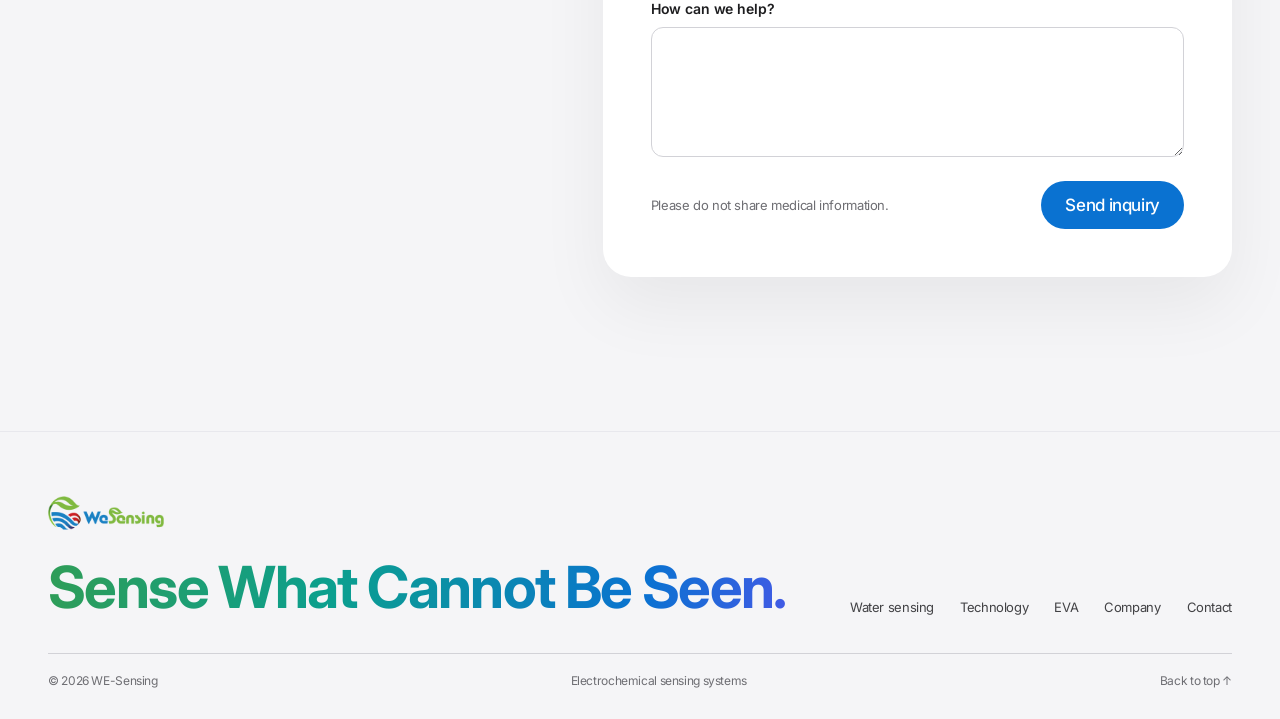
==== commit d75bfc73: "Change the slogan to "Sense What Cannot Be Seen." Update the hero headline, footers, Squarespace she" ====
--- a/index.html
+++ b/index.html
@@ -5,16 +5,16 @@
   <meta name="viewport" content="width=device-width, initial-scale=1, viewport-fit=cover">
   <meta name="description" content="WE-Sensing develops advanced electrochemical sensing systems that reveal how complex water environments change over time.">
   <meta name="theme-color" content="#000000">
-  <meta property="og:title" content="WE-Sensing — See What Cannot Be Seen">
+  <meta property="og:title" content="WE-Sensing — Sense What Cannot Be Seen">
   <meta property="og:description" content="Advanced electrochemical sensing systems for complex water environments.">
   <meta property="og:type" content="website">
   <meta property="og:url" content="https://we-sensing.com/">
-  <meta property="og:image" content="https://we-sensing.com/assets/og/we-sensing-social.jpg?v=20261001">
-  <meta property="og:image:alt" content="WE-Sensing — See What Cannot Be Seen">
+  <meta property="og:image" content="https://we-sensing.com/assets/og/we-sensing-social.jpg?v=20261001b">
+  <meta property="og:image:alt" content="WE-Sensing — Sense What Cannot Be Seen">
   <meta property="og:image:width" content="1200">
   <meta property="og:image:height" content="630">
   <meta name="twitter:card" content="summary_large_image">
-  <meta name="twitter:image" content="https://we-sensing.com/assets/og/we-sensing-social.jpg?v=20261001">
+  <meta name="twitter:image" content="https://we-sensing.com/assets/og/we-sensing-social.jpg?v=20261001b">
   <title>WE-Sensing | Electrochemical sensing for complex water</title>
   <script>document.documentElement.classList.add('js');</script>
   <link rel="preconnect" href="https://fonts.googleapis.com">
@@ -64,7 +64,7 @@
 
       <div class="hero-copy page-width">
         <p class="hero-eyebrow"><span>Electrochemical intelligence</span><span>Complex fluids</span></p>
-        <h1 id="hero-title">See What <em>Cannot Be Seen.</em></h1>
+        <h1 id="hero-title">Sense What <em>Cannot Be Seen.</em></h1>
         <p class="hero-intro">WE-Sensing develops advanced electrochemical sensing systems that reveal how complex water environments change over time.</p>
         <div class="hero-actions">
           <a class="btn btn-primary" href="#workflow">Explore the sensing system</a>
@@ -544,7 +544,7 @@
         <a class="brand footer-brand" href="#top" aria-label="WE-Sensing home">
           <img class="brand-logo" src="assets/logos/web/we-sensing.webp" width="640" height="188" alt="" loading="lazy">
         </a>
-        <p class="footer-slogan">See What Cannot Be Seen.</p>
+        <p class="footer-slogan">Sense What Cannot Be Seen.</p>
       </div>
       <nav aria-label="Footer navigation"><a href="#water">Water sensing</a><a href="#technology">Technology</a><a href="./eva/" data-local-page="eva/index.html">EVA</a><a href="./company/" data-local-page="company/index.html">Company</a><a href="#contact">Contact</a></nav>
     </div>
